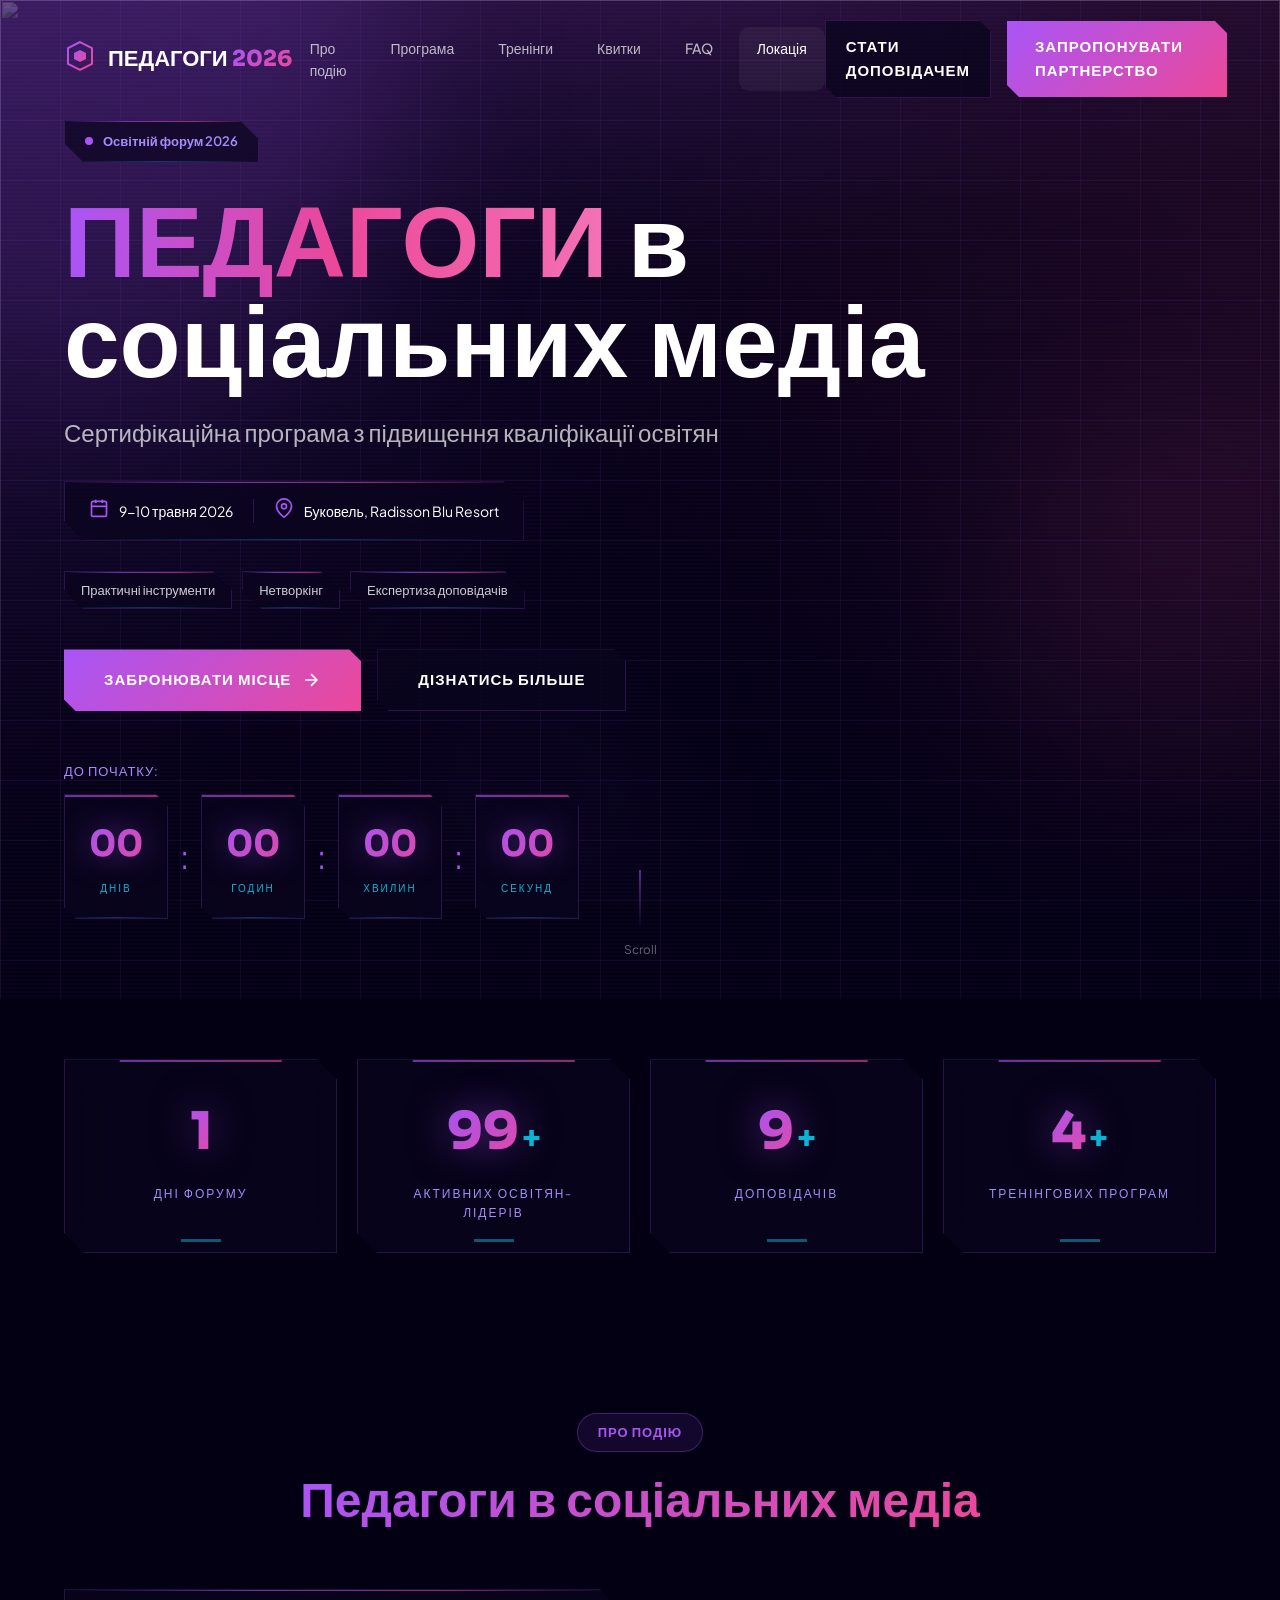
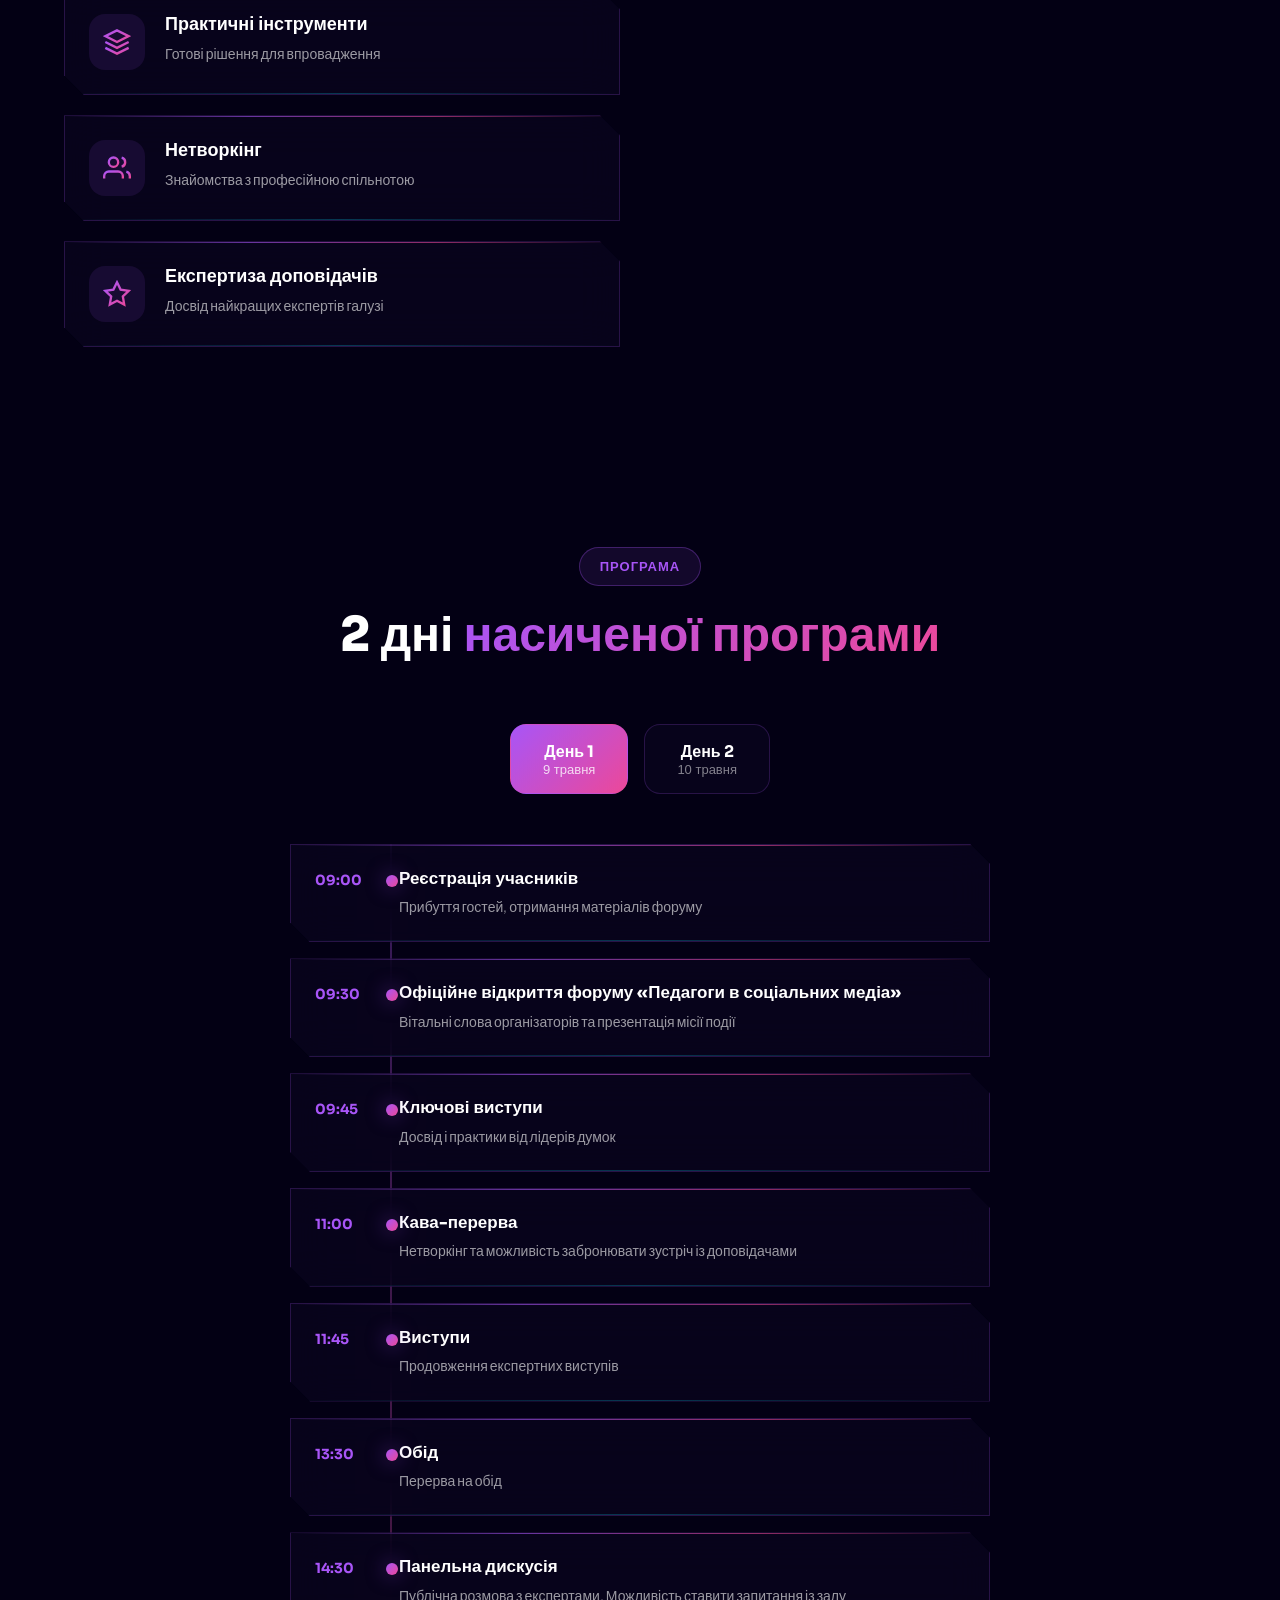
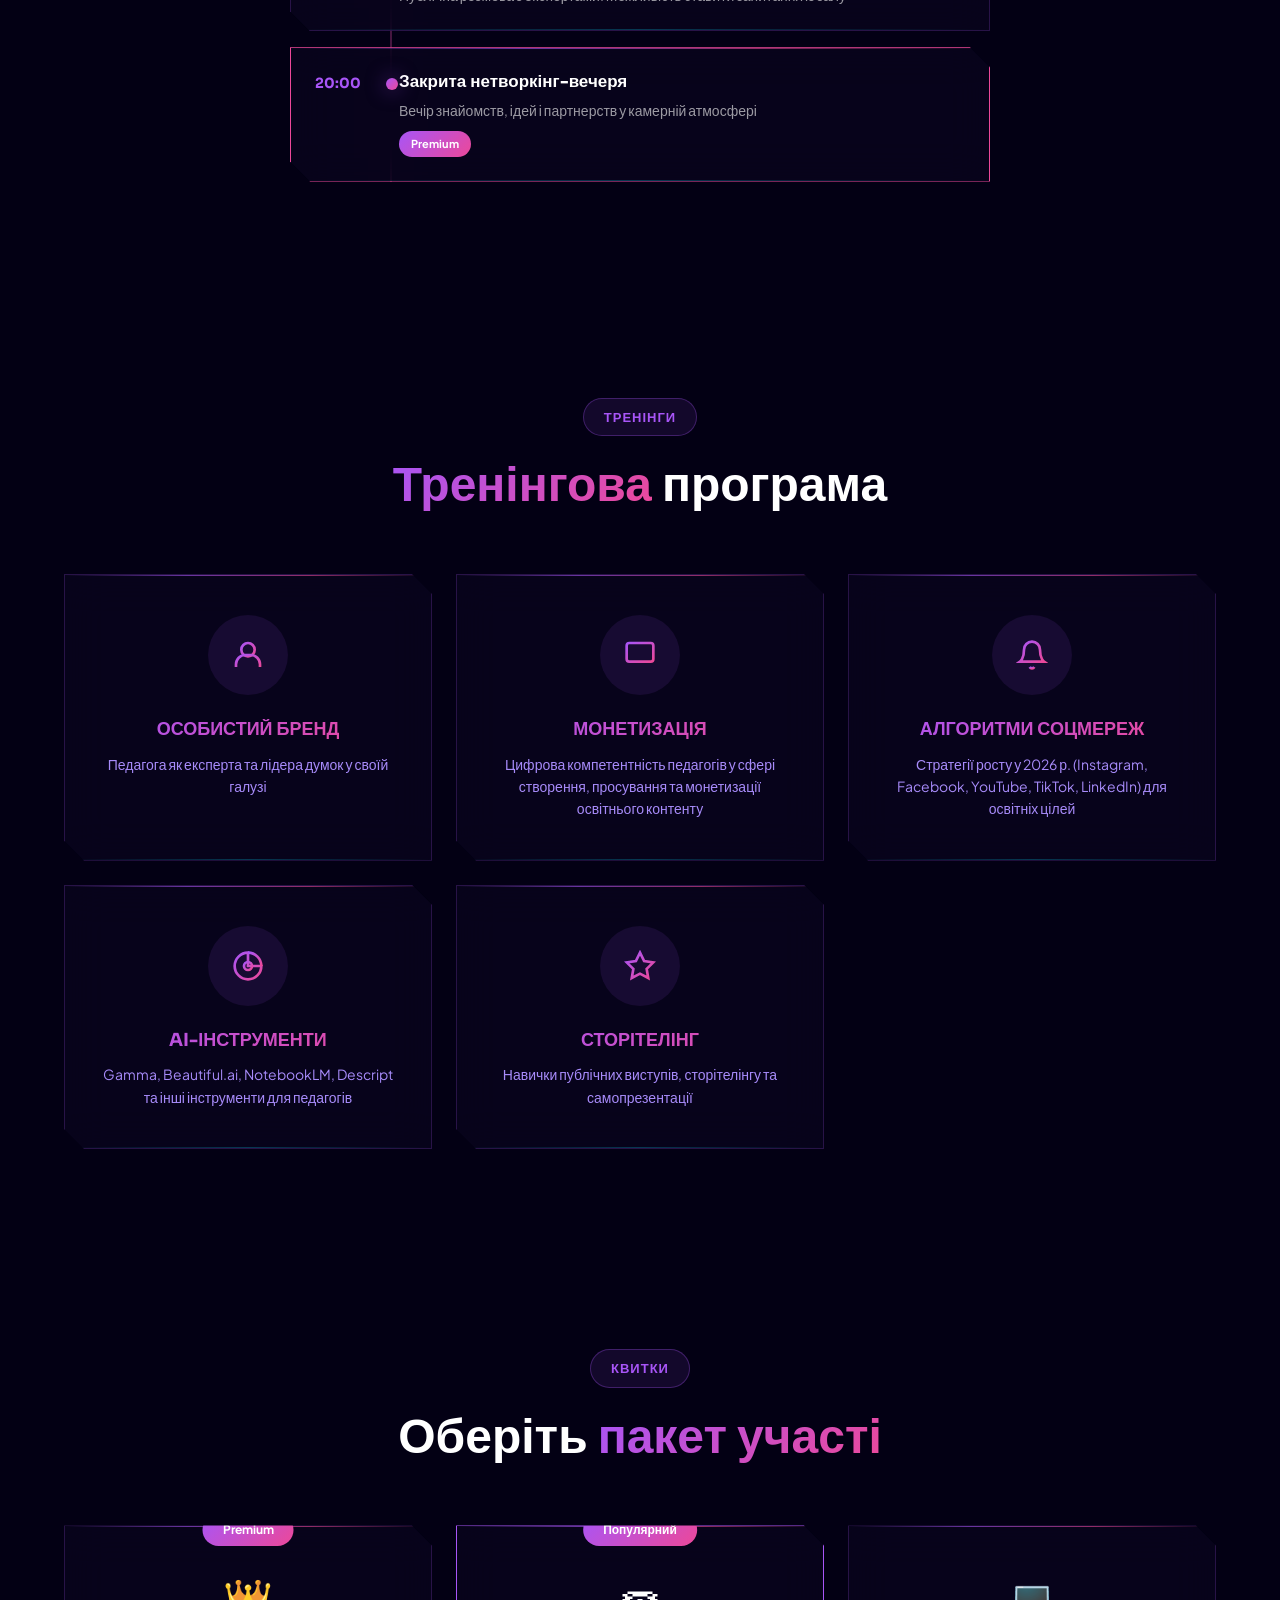
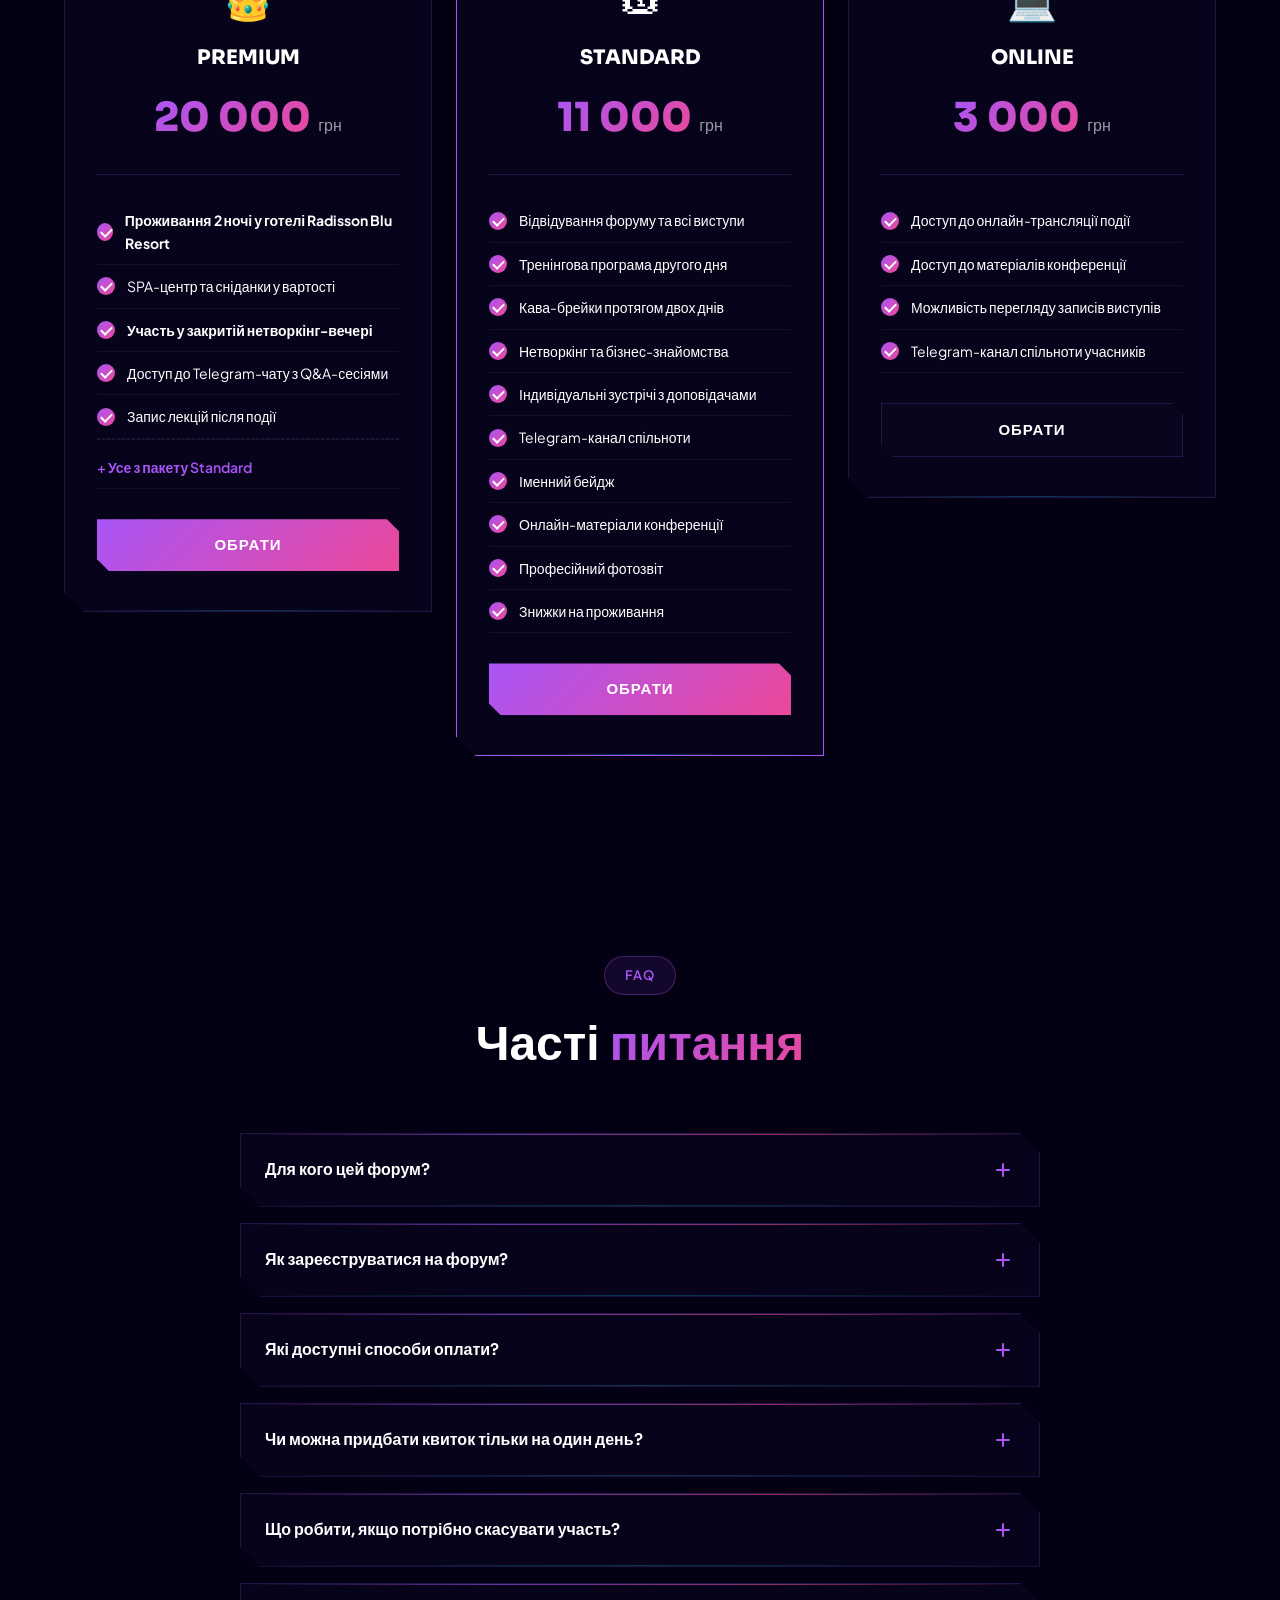
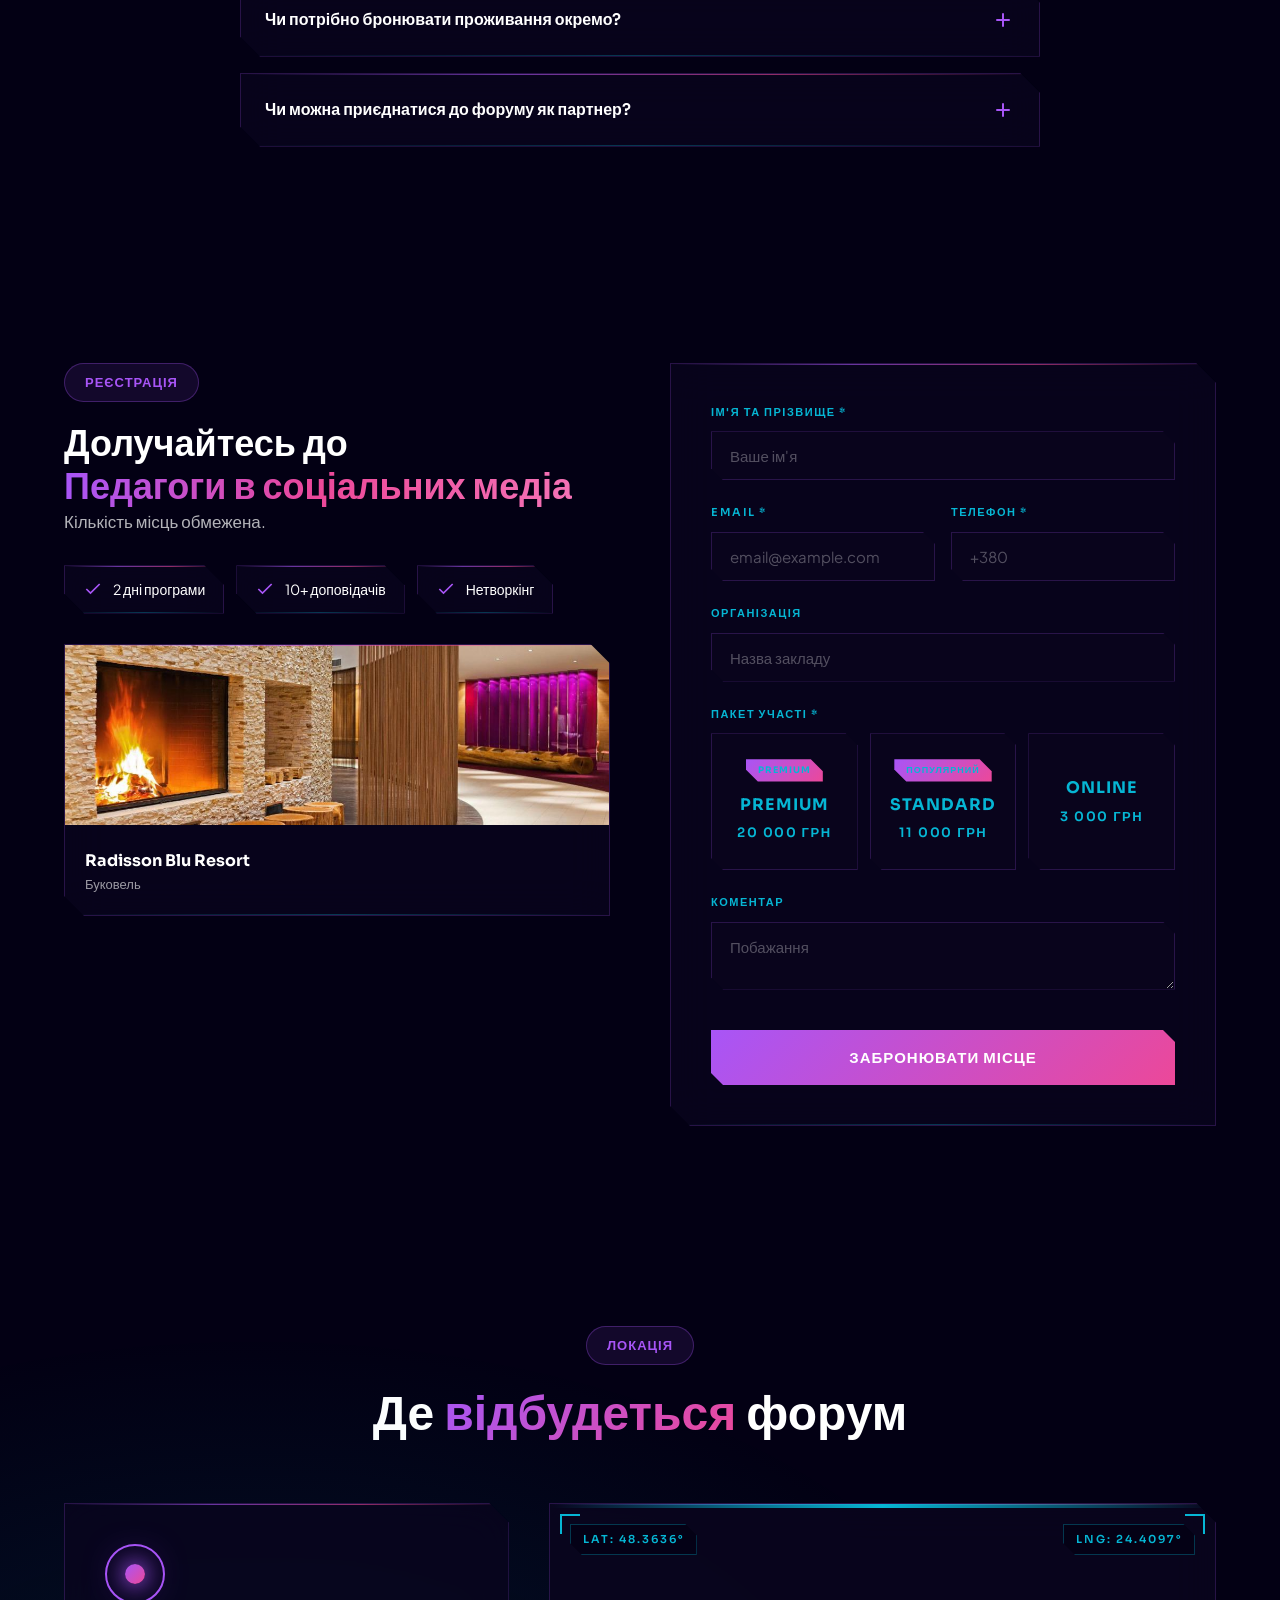
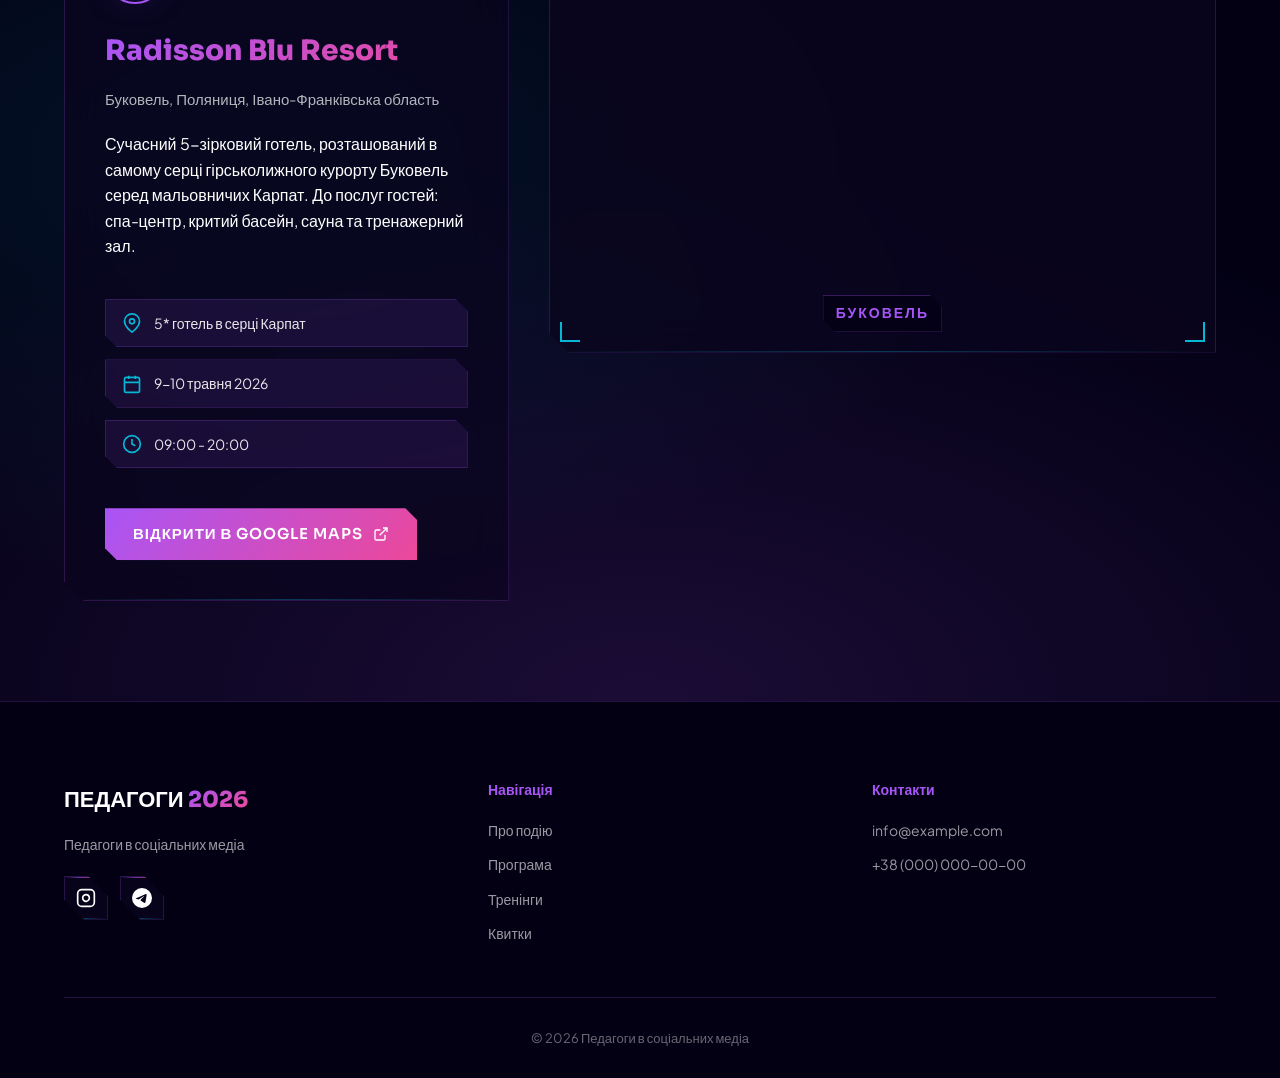
==== index.html @ 2697a66f "Замінено зображення готелю на локальне фото Co-Authored-By: Claude Opus 4.5 <noreply@anthropic.com>" ====
<!DOCTYPE html>
<html lang="uk">
<head>
    <meta charset="UTF-8">
    <meta name="viewport" content="width=device-width, initial-scale=1.0">
    <title>Педагоги в соціальних медіа | Освітній форум 2026</title>
    <meta name="description" content="Сертифікаційна програма з підвищення кваліфікації освітян. Буковель, Radisson Blu Resort. 9-10 травня 2026.">
    <link rel="preconnect" href="https://fonts.googleapis.com">
    <link rel="preconnect" href="https://fonts.gstatic.com" crossorigin>
    <link href="https://fonts.googleapis.com/css2?family=Plus+Jakarta+Sans:wght@400;500;600;700;800&family=Sora:wght@400;500;600;700;800&display=swap" rel="stylesheet">
    <link rel="stylesheet" href="styles.css">
</head>
<body>
    <!-- Animated Background -->
    <div class="bg-animation">
        <div class="bg-gradient"></div>
        <div class="bg-orbs">
            <div class="orb orb--1"></div>
            <div class="orb orb--2"></div>
            <div class="orb orb--3"></div>
        </div>
    </div>

    <!-- Header -->
    <header class="header" id="header">
        <div class="container">
            <a href="#" class="logo">
                <span class="logo__icon">
                    <svg width="32" height="32" viewBox="0 0 32 32" fill="none">
                        <path d="M16 2L4 8v16l12 6 12-6V8L16 2z" stroke="url(#logoGrad)" stroke-width="2" fill="none"/>
                        <path d="M16 10l-6 3v6l6 3 6-3v-6l-6-3z" fill="url(#logoGrad)"/>
                        <defs>
                            <linearGradient id="logoGrad" x1="0%" y1="0%" x2="100%" y2="100%">
                                <stop offset="0%" stop-color="#A855F7"/>
                                <stop offset="100%" stop-color="#EC4899"/>
                            </linearGradient>
                        </defs>
                    </svg>
                </span>
                <span class="logo__text">ПЕДАГОГИ<span>2026</span></span>
            </a>
            <nav class="nav" id="nav">
                <a href="#about" class="nav__link">Про подію</a>
                <a href="#program" class="nav__link">Програма</a>
                <a href="#training" class="nav__link">Тренінги</a>
                <a href="#tickets" class="nav__link">Квитки</a>
                <a href="#faq" class="nav__link">FAQ</a>
                <a href="#location" class="nav__link">Локація</a>
            </nav>
            <div class="header__actions">
                <a href="#speaker-form" class="btn btn--glass">
                    <span>Стати доповідачем</span>
                </a>
                <a href="#partner-form" class="btn btn--primary btn--glow">
                    <span>Запропонувати партнерство</span>
                </a>
                <button class="burger" id="burger" aria-label="Меню">
                    <span></span>
                    <span></span>
                    <span></span>
                </button>
            </div>
        </div>
    </header>

    <!-- Hero Section -->
    <section class="hero">
        <div class="hero__bg">
            <img src="https://images.unsplash.com/photo-1540575467063-178a50c2df87?w=1920&h=1080&fit=crop" alt="" class="hero__bg-image">
            <div class="hero__bg-overlay"></div>
            <div class="hero__bg-grid"></div>
            <div class="hero__bg-scanlines"></div>
        </div>
        <div class="hero__content">
            <div class="container">
                <div class="hero__badge glass">
                    <span class="pulse"></span>
                    <span>Освітній форум 2026</span>
                </div>

                <h1 class="hero__title">
                    <span class="hero__title-line">
                        <span class="text-gradient-animated">ПЕДАГОГИ</span>
                    </span>
                    <span class="hero__title-line">
                        <span class="hero__subtitle-text">в соціальних медіа</span>
                    </span>
                </h1>

                <p class="hero__subtitle">Сертифікаційна програма з підвищення кваліфікації освітян</p>

                <div class="hero__meta glass">
                    <div class="hero__meta-item">
                        <div class="hero__meta-icon">
                            <svg width="20" height="20" viewBox="0 0 24 24" fill="none" stroke="currentColor" stroke-width="2">
                                <rect x="3" y="4" width="18" height="18" rx="2" ry="2"></rect>
                                <line x1="16" y1="2" x2="16" y2="6"></line>
                                <line x1="8" y1="2" x2="8" y2="6"></line>
                                <line x1="3" y1="10" x2="21" y2="10"></line>
                            </svg>
                        </div>
                        <span>9-10 травня 2026</span>
                    </div>
                    <div class="hero__meta-divider"></div>
                    <div class="hero__meta-item">
                        <div class="hero__meta-icon">
                            <svg width="20" height="20" viewBox="0 0 24 24" fill="none" stroke="currentColor" stroke-width="2">
                                <path d="M21 10c0 7-9 13-9 13s-9-6-9-13a9 9 0 0 1 18 0z"></path>
                                <circle cx="12" cy="10" r="3"></circle>
                            </svg>
                        </div>
                        <span>Буковель, Radisson Blu Resort</span>
                    </div>
                </div>

                <div class="hero__tags">
                    <span class="tag glass">Практичні інструменти</span>
                    <span class="tag glass">Нетворкінг</span>
                    <span class="tag glass">Експертиза доповідачів</span>
                </div>

                <div class="hero__buttons">
                    <a href="#form" class="btn btn--primary btn--large btn--glow">
                        <span>Забронювати місце</span>
                        <svg width="20" height="20" viewBox="0 0 24 24" fill="none" stroke="currentColor" stroke-width="2">
                            <line x1="5" y1="12" x2="19" y2="12"></line>
                            <polyline points="12 5 19 12 12 19"></polyline>
                        </svg>
                    </a>
                    <a href="#about" class="btn btn--glass btn--large">
                        <span>Дізнатись більше</span>
                    </a>
                </div>

                <div class="hero__countdown">
                    <p class="hero__countdown-label">До початку:</p>
                    <div class="countdown">
                        <div class="countdown__item glass">
                            <span class="countdown__number" id="days">00</span>
                            <span class="countdown__label">днів</span>
                        </div>
                        <div class="countdown__separator">:</div>
                        <div class="countdown__item glass">
                            <span class="countdown__number" id="hours">00</span>
                            <span class="countdown__label">годин</span>
                        </div>
                        <div class="countdown__separator">:</div>
                        <div class="countdown__item glass">
                            <span class="countdown__number" id="minutes">00</span>
                            <span class="countdown__label">хвилин</span>
                        </div>
                        <div class="countdown__separator">:</div>
                        <div class="countdown__item glass">
                            <span class="countdown__number" id="seconds">00</span>
                            <span class="countdown__label">секунд</span>
                        </div>
                    </div>
                    <script>
                    var countdownEnd = new Date("May 9, 2026 09:00:00").getTime();
                    function updateCountdown(){
                        var now = new Date().getTime();
                        var t = countdownEnd - now;
                        if(t < 0) t = 0;
                        var d = Math.floor(t / 86400000);
                        var h = Math.floor((t % 86400000) / 3600000);
                        var m = Math.floor((t % 3600000) / 60000);
                        var s = Math.floor((t % 60000) / 1000);
                        document.getElementById("days").innerHTML = (d < 10 ? "0" : "") + d;
                        document.getElementById("hours").innerHTML = (h < 10 ? "0" : "") + h;
                        document.getElementById("minutes").innerHTML = (m < 10 ? "0" : "") + m;
                        document.getElementById("seconds").innerHTML = (s < 10 ? "0" : "") + s;
                    }
                    updateCountdown();
                    setInterval(updateCountdown, 1000);
                    </script>
                </div>
            </div>
        </div>

        <div class="hero__visual">
            <div class="hero__card hero__card--1 glass">
                <img src="https://images.unsplash.com/photo-1540575467063-178a50c2df87?w=400&h=300&fit=crop" alt="">
            </div>
            <div class="hero__card hero__card--2 glass">
                <img src="https://images.unsplash.com/photo-1591115765373-5207764f72e7?w=400&h=300&fit=crop" alt="">
            </div>
            <div class="hero__card hero__card--3 glass">
                <img src="https://images.unsplash.com/photo-1475721027785-f74eccf877e2?w=400&h=300&fit=crop" alt="">
            </div>
        </div>

        <div class="hero__scroll">
            <div class="hero__scroll-line"></div>
            <span>Scroll</span>
        </div>
    </section>

    <!-- Stats Section -->
    <section class="stats">
        <div class="container">
            <div class="stats__grid">
                <div class="stats__item glass">
                    <span class="stats__number" data-count="2">0</span>
                    <span class="stats__label">дні форуму</span>
                </div>
                <div class="stats__item glass">
                    <span class="stats__number" data-count="100">0</span>
                    <span class="stats__suffix">+</span>
                    <span class="stats__label">активних освітян-лідерів</span>
                </div>
                <div class="stats__item glass">
                    <span class="stats__number" data-count="10">0</span>
                    <span class="stats__suffix">+</span>
                    <span class="stats__label">доповідачів</span>
                </div>
                <div class="stats__item glass">
                    <span class="stats__number" data-count="5">0</span>
                    <span class="stats__suffix">+</span>
                    <span class="stats__label">тренінгових програм</span>
                </div>
            </div>
        </div>
    </section>

    <!-- About Section -->
    <section class="about" id="about">
        <div class="container">
            <div class="section-header">
                <span class="section-tag">Про подію</span>
                <h2 class="section-title"><span class="text-gradient">Педагоги в соціальних медіа</span></h2>
            </div>
            <div class="about__grid about__grid--centered">
                <div class="about__features">
                    <div class="feature glass">
                        <div class="feature__icon">
                            <svg width="28" height="28" viewBox="0 0 24 24" fill="none" stroke="url(#grad1)" stroke-width="2">
                                <defs><linearGradient id="grad1" x1="0%" y1="0%" x2="100%" y2="100%"><stop offset="0%" stop-color="#A855F7"/><stop offset="100%" stop-color="#EC4899"/></linearGradient></defs>
                                <path d="M12 2L2 7l10 5 10-5-10-5z"></path>
                                <path d="M2 17l10 5 10-5"></path>
                                <path d="M2 12l10 5 10-5"></path>
                            </svg>
                        </div>
                        <div class="feature__content">
                            <h3>Практичні інструменти</h3>
                            <p>Готові рішення для впровадження</p>
                        </div>
                    </div>
                    <div class="feature glass">
                        <div class="feature__icon">
                            <svg width="28" height="28" viewBox="0 0 24 24" fill="none" stroke="url(#grad2)" stroke-width="2">
                                <defs><linearGradient id="grad2" x1="0%" y1="0%" x2="100%" y2="100%"><stop offset="0%" stop-color="#A855F7"/><stop offset="100%" stop-color="#EC4899"/></linearGradient></defs>
                                <path d="M17 21v-2a4 4 0 0 0-4-4H5a4 4 0 0 0-4 4v2"></path>
                                <circle cx="9" cy="7" r="4"></circle>
                                <path d="M23 21v-2a4 4 0 0 0-3-3.87"></path>
                                <path d="M16 3.13a4 4 0 0 1 0 7.75"></path>
                            </svg>
                        </div>
                        <div class="feature__content">
                            <h3>Нетворкінг</h3>
                            <p>Знайомства з професійною спільнотою</p>
                        </div>
                    </div>
                    <div class="feature glass">
                        <div class="feature__icon">
                            <svg width="28" height="28" viewBox="0 0 24 24" fill="none" stroke="url(#grad3)" stroke-width="2">
                                <defs><linearGradient id="grad3" x1="0%" y1="0%" x2="100%" y2="100%"><stop offset="0%" stop-color="#A855F7"/><stop offset="100%" stop-color="#EC4899"/></linearGradient></defs>
                                <polygon points="12 2 15.09 8.26 22 9.27 17 14.14 18.18 21.02 12 17.77 5.82 21.02 7 14.14 2 9.27 8.91 8.26 12 2"></polygon>
                            </svg>
                        </div>
                        <div class="feature__content">
                            <h3>Експертиза доповідачів</h3>
                            <p>Досвід найкращих експертів галузі</p>
                        </div>
                    </div>
                </div>
            </div>
        </div>
    </section>

    <!-- Program Section -->
    <section class="program" id="program">
        <div class="container">
            <div class="section-header">
                <span class="section-tag">Програма</span>
                <h2 class="section-title">2 дні <span class="text-gradient">насиченої програми</span></h2>
            </div>
            <div class="program__tabs">
                <button class="program__tab active" data-day="1">
                    <span class="program__tab-day">День 1</span>
                    <span class="program__tab-date">9 травня</span>
                </button>
                <button class="program__tab" data-day="2">
                    <span class="program__tab-day">День 2</span>
                    <span class="program__tab-date">10 травня</span>
                </button>
            </div>
            <div class="program__content">
                <div class="program__day active" data-day="1">
                    <div class="program__timeline">
                        <div class="program__item glass">
                            <div class="program__time">09:00</div>
                            <div class="program__dot"></div>
                            <div class="program__info">
                                <h3>Реєстрація учасників</h3>
                                <p>Прибуття гостей, отримання матеріалів форуму</p>
                            </div>
                        </div>
                        <div class="program__item glass">
                            <div class="program__time">09:30</div>
                            <div class="program__dot"></div>
                            <div class="program__info">
                                <h3>Офіційне відкриття форуму «Педагоги в соціальних медіа»</h3>
                                <p>Вітальні слова організаторів та презентація місії події</p>
                            </div>
                        </div>
                        <div class="program__item glass">
                            <div class="program__time">09:45</div>
                            <div class="program__dot"></div>
                            <div class="program__info">
                                <h3>Ключові виступи</h3>
                                <p>Досвід і практики від лідерів думок</p>
                            </div>
                        </div>
                        <div class="program__item glass">
                            <div class="program__time">11:00</div>
                            <div class="program__dot"></div>
                            <div class="program__info">
                                <h3>Кава-перерва</h3>
                                <p>Нетворкінг та можливість забронювати зустріч із доповідачами</p>
                            </div>
                        </div>
                        <div class="program__item glass">
                            <div class="program__time">11:45</div>
                            <div class="program__dot"></div>
                            <div class="program__info">
                                <h3>Виступи</h3>
                                <p>Продовження експертних виступів</p>
                            </div>
                        </div>
                        <div class="program__item glass">
                            <div class="program__time">13:30</div>
                            <div class="program__dot"></div>
                            <div class="program__info">
                                <h3>Обід</h3>
                                <p>Перерва на обід</p>
                            </div>
                        </div>
                        <div class="program__item glass">
                            <div class="program__time">14:30</div>
                            <div class="program__dot"></div>
                            <div class="program__info">
                                <h3>Панельна дискусія</h3>
                                <p>Публічна розмова з експертами. Можливість ставити запитання із залу</p>
                            </div>
                        </div>
                        <div class="program__item program__item--vip glass">
                            <div class="program__time">20:00</div>
                            <div class="program__dot"></div>
                            <div class="program__info">
                                <h3>Закрита нетворкінг-вечеря</h3>
                                <p>Вечір знайомств, ідей і партнерств у камерній атмосфері</p>
                                <span class="program__badge">Premium</span>
                            </div>
                        </div>
                    </div>
                </div>
                <div class="program__day" data-day="2">
                    <div class="program__timeline">
                        <div class="program__item glass">
                            <div class="program__time">09:00</div>
                            <div class="program__dot"></div>
                            <div class="program__info">
                                <h3>Тренінгова програма</h3>
                                <p>Практичні тренінги та майстер-класи</p>
                            </div>
                        </div>
                        <div class="program__item glass">
                            <div class="program__time">11:00</div>
                            <div class="program__dot"></div>
                            <div class="program__info">
                                <h3>Кава-перерва</h3>
                                <p>Нетворкінг та можливість забронювати зустріч із доповідачами</p>
                            </div>
                        </div>
                        <div class="program__item glass">
                            <div class="program__time">11:45</div>
                            <div class="program__dot"></div>
                            <div class="program__info">
                                <h3>Тренінгова програма</h3>
                                <p>Продовження практичних тренінгів і майстер-класів</p>
                            </div>
                        </div>
                        <div class="program__item glass">
                            <div class="program__time">15:00</div>
                            <div class="program__dot"></div>
                            <div class="program__info">
                                <h3>Закриття форуму</h3>
                                <p>Підбиття підсумків та нагородження учасників</p>
                            </div>
                        </div>
                    </div>
                </div>
            </div>
        </div>
    </section>

    <!-- Training Program Section -->
    <section class="training" id="training">
        <div class="container">
            <div class="section-header">
                <span class="section-tag">Тренінги</span>
                <h2 class="section-title"><span class="text-gradient">Тренінгова</span> програма</h2>
            </div>
            <div class="training__grid">
                <div class="training__item glass">
                    <div class="training__icon">
                        <svg width="32" height="32" viewBox="0 0 24 24" fill="none" stroke="url(#trainGrad1)" stroke-width="2">
                            <defs><linearGradient id="trainGrad1" x1="0%" y1="0%" x2="100%" y2="100%"><stop offset="0%" stop-color="#A855F7"/><stop offset="100%" stop-color="#EC4899"/></linearGradient></defs>
                            <circle cx="12" cy="8" r="5"></circle>
                            <path d="M3 21v-2a7 7 0 0 1 7-7h4a7 7 0 0 1 7 7v2"></path>
                        </svg>
                    </div>
                    <h3>ОСОБИСТИЙ БРЕНД</h3>
                    <p>Педагога як експерта та лідера думок у своїй галузі</p>
                </div>
                <div class="training__item glass">
                    <div class="training__icon">
                        <svg width="32" height="32" viewBox="0 0 24 24" fill="none" stroke="url(#trainGrad2)" stroke-width="2">
                            <defs><linearGradient id="trainGrad2" x1="0%" y1="0%" x2="100%" y2="100%"><stop offset="0%" stop-color="#A855F7"/><stop offset="100%" stop-color="#EC4899"/></linearGradient></defs>
                            <rect x="2" y="3" width="20" height="14" rx="2" ry="2"></rect>
                            <line x1="8" y1="21" x2="16" y2="21"></line>
                            <line x1="12" y1="17" x2="12" y2="21"></line>
                        </svg>
                    </div>
                    <h3>МОНЕТИЗАЦІЯ</h3>
                    <p>Цифрова компетентність педагогів у сфері створення, просування та монетизації освітнього контенту</p>
                </div>
                <div class="training__item glass">
                    <div class="training__icon">
                        <svg width="32" height="32" viewBox="0 0 24 24" fill="none" stroke="url(#trainGrad3)" stroke-width="2">
                            <defs><linearGradient id="trainGrad3" x1="0%" y1="0%" x2="100%" y2="100%"><stop offset="0%" stop-color="#A855F7"/><stop offset="100%" stop-color="#EC4899"/></linearGradient></defs>
                            <path d="M18 8A6 6 0 0 0 6 8c0 7-3 9-3 9h18s-3-2-3-9"></path>
                            <path d="M13.73 21a2 2 0 0 1-3.46 0"></path>
                        </svg>
                    </div>
                    <h3>АЛГОРИТМИ СОЦМЕРЕЖ</h3>
                    <p>Стратегії росту у 2026 р. (Instagram, Facebook, YouTube, TikTok, LinkedIn) для освітніх цілей</p>
                </div>
                <div class="training__item glass">
                    <div class="training__icon">
                        <svg width="32" height="32" viewBox="0 0 24 24" fill="none" stroke="url(#trainGrad4)" stroke-width="2">
                            <defs><linearGradient id="trainGrad4" x1="0%" y1="0%" x2="100%" y2="100%"><stop offset="0%" stop-color="#A855F7"/><stop offset="100%" stop-color="#EC4899"/></linearGradient></defs>
                            <path d="M12 2a10 10 0 1 0 10 10H12V2z"></path>
                            <path d="M12 2a10 10 0 0 1 10 10"></path>
                            <circle cx="12" cy="12" r="3"></circle>
                        </svg>
                    </div>
                    <h3>AI-ІНСТРУМЕНТИ</h3>
                    <p>Gamma, Beautiful.ai, NotebookLM, Descript та інші інструменти для педагогів</p>
                </div>
                <div class="training__item glass">
                    <div class="training__icon">
                        <svg width="32" height="32" viewBox="0 0 24 24" fill="none" stroke="url(#trainGrad5)" stroke-width="2">
                            <defs><linearGradient id="trainGrad5" x1="0%" y1="0%" x2="100%" y2="100%"><stop offset="0%" stop-color="#A855F7"/><stop offset="100%" stop-color="#EC4899"/></linearGradient></defs>
                            <polygon points="12 2 15.09 8.26 22 9.27 17 14.14 18.18 21.02 12 17.77 5.82 21.02 7 14.14 2 9.27 8.91 8.26 12 2"></polygon>
                        </svg>
                    </div>
                    <h3>СТОРІТЕЛІНГ</h3>
                    <p>Навички публічних виступів, сторітелінгу та самопрезентації</p>
                </div>
            </div>
        </div>
    </section>

    <!-- Tickets Section -->
    <section class="tickets" id="tickets">
        <div class="container">
            <div class="section-header">
                <span class="section-tag">Квитки</span>
                <h2 class="section-title">Оберіть <span class="text-gradient">пакет участі</span></h2>
            </div>
            <div class="tickets__grid">
                <div class="ticket ticket--premium glass">
                    <div class="ticket__badge ticket__badge--premium">Premium</div>
                    <div class="ticket__header">
                        <span class="ticket__icon">👑</span>
                        <h3 class="ticket__name">PREMIUM</h3>
                        <div class="ticket__price">
                            <span class="ticket__amount">20 000</span>
                            <span class="ticket__currency">грн</span>
                        </div>
                    </div>
                    <ul class="ticket__features">
                        <li><span class="check"></span><strong>Проживання 2 ночі у готелі Radisson Blu Resort</strong></li>
                        <li><span class="check"></span>SPA-центр та сніданки у вартості</li>
                        <li><span class="check"></span><strong>Участь у закритій нетворкінг-вечері</strong></li>
                        <li><span class="check"></span>Доступ до Telegram-чату з Q&A-сесіями</li>
                        <li><span class="check"></span>Запис лекцій після події</li>
                        <li class="ticket__divider">+ Усе з пакету Standard</li>
                    </ul>
                    <a href="#form" class="btn btn--primary btn--block btn--glow select-package-btn" data-package="premium">Обрати</a>
                </div>

                <div class="ticket ticket--popular glass">
                    <div class="ticket__badge">Популярний</div>
                    <div class="ticket__header">
                        <span class="ticket__icon">🎟</span>
                        <h3 class="ticket__name">STANDARD</h3>
                        <div class="ticket__price">
                            <span class="ticket__amount">11 000</span>
                            <span class="ticket__currency">грн</span>
                        </div>
                    </div>
                    <ul class="ticket__features">
                        <li><span class="check"></span>Відвідування форуму та всі виступи</li>
                        <li><span class="check"></span>Тренінгова програма другого дня</li>
                        <li><span class="check"></span>Кава-брейки протягом двох днів</li>
                        <li><span class="check"></span>Нетворкінг та бізнес-знайомства</li>
                        <li><span class="check"></span>Індивідуальні зустрічі з доповідачами</li>
                        <li><span class="check"></span>Telegram-канал спільноти</li>
                        <li><span class="check"></span>Іменний бейдж</li>
                        <li><span class="check"></span>Онлайн-матеріали конференції</li>
                        <li><span class="check"></span>Професійний фотозвіт</li>
                        <li><span class="check"></span>Знижки на проживання</li>
                    </ul>
                    <a href="#form" class="btn btn--primary btn--block btn--glow select-package-btn" data-package="standard">Обрати</a>
                </div>

                <div class="ticket glass">
                    <div class="ticket__header">
                        <span class="ticket__icon">💻</span>
                        <h3 class="ticket__name">ONLINE</h3>
                        <div class="ticket__price">
                            <span class="ticket__amount">3 000</span>
                            <span class="ticket__currency">грн</span>
                        </div>
                    </div>
                    <ul class="ticket__features">
                        <li><span class="check"></span>Доступ до онлайн-трансляції події</li>
                        <li><span class="check"></span>Доступ до матеріалів конференції</li>
                        <li><span class="check"></span>Можливість перегляду записів виступів</li>
                        <li><span class="check"></span>Telegram-канал спільноти учасників</li>
                    </ul>
                    <a href="#form" class="btn btn--glass btn--block select-package-btn" data-package="online">Обрати</a>
                </div>
            </div>
        </div>
    </section>

    <!-- FAQ Section -->
    <section class="faq" id="faq">
        <div class="container">
            <div class="section-header">
                <span class="section-tag">FAQ</span>
                <h2 class="section-title">Часті <span class="text-gradient">питання</span></h2>
            </div>
            <div class="faq__list">
                <div class="faq__item glass">
                    <button class="faq__question">
                        <span>Для кого цей форум?</span>
                        <div class="faq__icon"><span></span><span></span></div>
                    </button>
                    <div class="faq__answer">
                        <p>Подія створена для педагогів, освітян, керівників навчальних закладів, освітніх блогерів та тих, хто хоче розвивати свій бренд у сфері освіти.</p>
                    </div>
                </div>
                <div class="faq__item glass">
                    <button class="faq__question">
                        <span>Як зареєструватися на форум?</span>
                        <div class="faq__icon"><span></span><span></span></div>
                    </button>
                    <div class="faq__answer">
                        <p>Щоб взяти участь, потрібно заповнити форму реєстрації на сайті та обрати відповідний пакет участі.</p>
                    </div>
                </div>
                <div class="faq__item glass">
                    <button class="faq__question">
                        <span>Які доступні способи оплати?</span>
                        <div class="faq__icon"><span></span><span></span></div>
                    </button>
                    <div class="faq__answer">
                        <p>Оплатити участь у форумі можна онлайн банківською карткою під час реєстрації на сайті. Після успішної оплати учасник отримує підтвердження реєстрації на електронну пошту. За потреби можлива оплата за рахунком. Для цього достатньо вказати відповідний запит під час реєстрації або зв'язатися з організаторами.</p>
                    </div>
                </div>
                <div class="faq__item glass">
                    <button class="faq__question">
                        <span>Чи можна придбати квиток тільки на один день?</span>
                        <div class="faq__icon"><span></span><span></span></div>
                    </button>
                    <div class="faq__answer">
                        <p>Ні, участь передбачає повну програму на два дні, щоб забезпечити інтегроване навчання та доступ до тренінгів.</p>
                    </div>
                </div>
                <div class="faq__item glass">
                    <button class="faq__question">
                        <span>Що робити, якщо потрібно скасувати участь?</span>
                        <div class="faq__icon"><span></span><span></span></div>
                    </button>
                    <div class="faq__answer">
                        <p>У разі необхідності скасування або зміни даних учасника слід зв'язатися з організаторами. Умови повернення коштів залежать від обраного пакета та термінів.</p>
                    </div>
                </div>
                <div class="faq__item glass">
                    <button class="faq__question">
                        <span>Чи потрібно бронювати проживання окремо?</span>
                        <div class="faq__icon"><span></span><span></span></div>
                    </button>
                    <div class="faq__answer">
                        <p>Для учасників пакета Premium проживання вже включено. Учасники пакета Standard можуть самостійно забронювати номер у Radisson Blu Resort Bukovel або в інших готелях курорту Буковель.</p>
                    </div>
                </div>
                <div class="faq__item glass">
                    <button class="faq__question">
                        <span>Чи можна приєднатися до форуму як партнер?</span>
                        <div class="faq__icon"><span></span><span></span></div>
                    </button>
                    <div class="faq__answer">
                        <p>Так, є можливість співпраці та партнерства. Для деталей зверніться до організаторів.</p>
                    </div>
                </div>
            </div>
        </div>
    </section>

    <!-- Registration Form Section -->
    <section class="form-section" id="form">
        <div class="container">
            <div class="form-section__wrapper">
                <div class="form-section__info">
                    <span class="section-tag">Реєстрація</span>
                    <h2 class="section-title">Долучайтесь до<br><span class="text-gradient-animated">Педагоги в соціальних медіа</span></h2>
                    <p class="form-section__desc">Кількість місць обмежена.</p>

                    <div class="form-section__benefits">
                        <div class="benefit glass">
                            <svg width="20" height="20" viewBox="0 0 24 24" fill="none" stroke="currentColor" stroke-width="2"><polyline points="20 6 9 17 4 12"></polyline></svg>
                            <span>2 дні програми</span>
                        </div>
                        <div class="benefit glass">
                            <svg width="20" height="20" viewBox="0 0 24 24" fill="none" stroke="currentColor" stroke-width="2"><polyline points="20 6 9 17 4 12"></polyline></svg>
                            <span>10+ доповідачів</span>
                        </div>
                        <div class="benefit glass">
                            <svg width="20" height="20" viewBox="0 0 24 24" fill="none" stroke="currentColor" stroke-width="2"><polyline points="20 6 9 17 4 12"></polyline></svg>
                            <span>Нетворкінг</span>
                        </div>
                    </div>

                    <div class="form-section__location glass">
                        <img src="img/photo_2026-03-05_21-48-17.jpg" alt="Radisson Blu Resort Bukovel">
                        <div class="form-section__location-info">
                            <h4>Radisson Blu Resort</h4>
                            <p>Буковель</p>
                        </div>
                    </div>
                </div>

                <div class="form-section__form glass">
                    <form class="registration-form" id="registrationForm">
                        <div class="form-group">
                            <label for="name">Ім'я та прізвище *</label>
                            <input type="text" id="name" name="name" required placeholder="Ваше ім'я">
                        </div>

                        <div class="form-row">
                            <div class="form-group">
                                <label for="email">Email *</label>
                                <input type="email" id="email" name="email" required placeholder="email@example.com">
                            </div>
                            <div class="form-group">
                                <label for="phone">Телефон *</label>
                                <input type="tel" id="phone" name="phone" required placeholder="+380">
                            </div>
                        </div>

                        <div class="form-group">
                            <label for="organization">Організація</label>
                            <input type="text" id="organization" name="organization" placeholder="Назва закладу">
                        </div>

                        <div class="form-group">
                            <label>Пакет участі *</label>
                            <div class="package-selector" id="packageSelector">
                                <label class="package-option">
                                    <input type="radio" name="package" value="premium">
                                    <div class="package-option__content">
                                        <span class="package-option__badge package-option__badge--premium">Premium</span>
                                        <span class="package-option__name">PREMIUM</span>
                                        <span class="package-option__price">20 000 грн</span>
                                    </div>
                                </label>
                                <label class="package-option">
                                    <input type="radio" name="package" value="standard">
                                    <div class="package-option__content">
                                        <span class="package-option__badge">Популярний</span>
                                        <span class="package-option__name">STANDARD</span>
                                        <span class="package-option__price">11 000 грн</span>
                                    </div>
                                </label>
                                <label class="package-option">
                                    <input type="radio" name="package" value="online">
                                    <div class="package-option__content">
                                        <span class="package-option__name">ONLINE</span>
                                        <span class="package-option__price">3 000 грн</span>
                                    </div>
                                </label>
                            </div>
                            <div class="package-error" id="packageError">
                                <svg width="16" height="16" viewBox="0 0 24 24" fill="none" stroke="currentColor" stroke-width="2"><circle cx="12" cy="12" r="10"></circle><line x1="12" y1="8" x2="12" y2="12"></line><line x1="12" y1="16" x2="12.01" y2="16"></line></svg>
                                Оберіть пакет
                            </div>
                        </div>

                        <div class="form-group">
                            <label for="comment">Коментар</label>
                            <textarea id="comment" name="comment" rows="2" placeholder="Побажання"></textarea>
                        </div>

                        <button type="submit" class="btn btn--primary btn--large btn--block btn--glow btn--submit">
                            <span class="btn__text">Забронювати місце</span>
                            <span class="btn__loader"></span>
                        </button>
                    </form>

                    <div class="form-success" id="formSuccess">
                        <div class="form-success__icon">
                            <svg width="48" height="48" viewBox="0 0 24 24" fill="none" stroke="currentColor" stroke-width="2">
                                <circle cx="12" cy="12" r="10"></circle>
                                <polyline points="16 10 11 15 8 12"></polyline>
                            </svg>
                        </div>
                        <h3>Дякуємо!</h3>
                        <p>Підтвердження надіслано на пошту.</p>
                    </div>
                </div>
            </div>
        </div>
    </section>

    <!-- Map Section -->
    <section class="map-section" id="location">
        <div class="map-section__overlay"></div>
        <div class="container">
            <div class="section-header">
                <span class="section-tag">Локація</span>
                <h2 class="section-title">Де <span class="text-gradient">відбудеться</span> форум</h2>
            </div>
            <div class="map-section__content">
                <div class="map-section__info glass">
                    <div class="location-marker">
                        <div class="location-marker__pulse"></div>
                        <div class="location-marker__dot"></div>
                    </div>
                    <h3>Radisson Blu Resort</h3>
                    <p class="map-section__address">Буковель, Поляниця, Івано-Франківська область</p>
                    <p class="map-section__description">Сучасний 5-зірковий готель, розташований в самому серці гірськолижного курорту Буковель серед мальовничих Карпат. До послуг гостей: спа-центр, критий басейн, сауна та тренажерний зал.</p>
                    <div class="map-section__details">
                        <div class="map-detail">
                            <svg width="20" height="20" viewBox="0 0 24 24" fill="none" stroke="currentColor" stroke-width="2">
                                <path d="M21 10c0 7-9 13-9 13s-9-6-9-13a9 9 0 0 1 18 0z"></path>
                                <circle cx="12" cy="10" r="3"></circle>
                            </svg>
                            <span>5* готель в серці Карпат</span>
                        </div>
                        <div class="map-detail">
                            <svg width="20" height="20" viewBox="0 0 24 24" fill="none" stroke="currentColor" stroke-width="2">
                                <rect x="3" y="4" width="18" height="18" rx="2" ry="2"></rect>
                                <line x1="16" y1="2" x2="16" y2="6"></line>
                                <line x1="8" y1="2" x2="8" y2="6"></line>
                                <line x1="3" y1="10" x2="21" y2="10"></line>
                            </svg>
                            <span>9-10 травня 2026</span>
                        </div>
                        <div class="map-detail">
                            <svg width="20" height="20" viewBox="0 0 24 24" fill="none" stroke="currentColor" stroke-width="2">
                                <circle cx="12" cy="12" r="10"></circle>
                                <polyline points="12 6 12 12 16 14"></polyline>
                            </svg>
                            <span>09:00 - 20:00</span>
                        </div>
                    </div>
                    <a href="https://maps.google.com/?q=Radisson+Blu+Resort+Bukovel" target="_blank" class="btn btn--primary btn--glow">
                        <span>Відкрити в Google Maps</span>
                        <svg width="16" height="16" viewBox="0 0 24 24" fill="none" stroke="currentColor" stroke-width="2">
                            <path d="M18 13v6a2 2 0 0 1-2 2H5a2 2 0 0 1-2-2V8a2 2 0 0 1 2-2h6"></path>
                            <polyline points="15 3 21 3 21 9"></polyline>
                            <line x1="10" y1="14" x2="21" y2="3"></line>
                        </svg>
                    </a>
                </div>
                <div class="map-section__visual">
                    <div class="map-frame glass">
                        <div class="map-frame__scanline"></div>
                        <div class="map-frame__corner map-frame__corner--tl"></div>
                        <div class="map-frame__corner map-frame__corner--tr"></div>
                        <div class="map-frame__corner map-frame__corner--bl"></div>
                        <div class="map-frame__corner map-frame__corner--br"></div>
                        <iframe
                            src="https://www.google.com/maps/embed?pb=!1m18!1m12!1m3!1d2621.5!2d24.4097!3d48.3636!2m3!1f0!2f0!3f0!3m2!1i1024!2i768!4f13.1!3m3!1m2!1s0x4737079f0e6c6e6f%3A0x8b8c9f9c9c9c9c9c!2sRadisson%20Blu%20Resort%2C%20Bukovel!5e0!3m2!1sen!2sua!4v1234567890"
                            width="100%"
                            height="100%"
                            style="border:0; filter: saturate(0.3) brightness(0.7) contrast(1.2);"
                            allowfullscreen=""
                            loading="lazy">
                        </iframe>
                        <div class="map-frame__hud">
                            <div class="hud-element hud-element--1">LAT: 48.3636°</div>
                            <div class="hud-element hud-element--2">LNG: 24.4097°</div>
                            <div class="hud-element hud-element--3">БУКОВЕЛЬ</div>
                        </div>
                    </div>
                </div>
            </div>
        </div>
    </section>

    <!-- Footer -->
    <footer class="footer">
        <div class="container">
            <div class="footer__main">
                <div class="footer__brand">
                    <a href="#" class="logo">
                        <span class="logo__text">ПЕДАГОГИ<span>2026</span></span>
                    </a>
                    <p>Педагоги в соціальних медіа</p>
                    <div class="footer__social">
                        <a href="#" class="social-link glass"><svg width="20" height="20" viewBox="0 0 24 24" fill="none" stroke="currentColor" stroke-width="2"><rect x="2" y="2" width="20" height="20" rx="5" ry="5"></rect><path d="M16 11.37A4 4 0 1 1 12.63 8 4 4 0 0 1 16 11.37z"></path></svg></a>
                        <a href="#" class="social-link glass"><svg width="20" height="20" viewBox="0 0 24 24" fill="currentColor"><path d="M11.944 0A12 12 0 0 0 0 12a12 12 0 0 0 12 12 12 12 0 0 0 12-12A12 12 0 0 0 12 0a12 12 0 0 0-.056 0zm4.962 7.224c.1-.002.321.023.465.14a.506.506 0 0 1 .171.325c.016.093.036.306.02.472-.18 1.898-.962 6.502-1.36 8.627-.168.9-.499 1.201-.82 1.23-.696.065-1.225-.46-1.9-.902-1.056-.693-1.653-1.124-2.678-1.8-1.185-.78-.417-1.21.258-1.91.177-.184 3.247-2.977 3.307-3.23.007-.032.014-.15-.056-.212s-.174-.041-.249-.024c-.106.024-1.793 1.14-5.061 3.345-.48.33-.913.49-1.302.48-.428-.008-1.252-.241-1.865-.44-.752-.245-1.349-.374-1.297-.789.027-.216.325-.437.893-.663 3.498-1.524 5.83-2.529 6.998-3.014 3.332-1.386 4.025-1.627 4.476-1.635z"/></svg></a>
                    </div>
                </div>
                <div class="footer__links">
                    <div class="footer__column">
                        <h4>Навігація</h4>
                        <a href="#about">Про подію</a>
                        <a href="#program">Програма</a>
                        <a href="#training">Тренінги</a>
                        <a href="#tickets">Квитки</a>
                    </div>
                    <div class="footer__column">
                        <h4>Контакти</h4>
                        <a href="mailto:info@example.com">info@example.com</a>
                        <a href="tel:+380000000000">+38 (000) 000-00-00</a>
                    </div>
                </div>
            </div>
            <div class="footer__bottom">
                <p>&copy; 2026 Педагоги в соціальних медіа</p>
            </div>
        </div>
    </footer>

    <script src="main.js"></script>
</body>
</html>
---- styles.css ----
/* ==========================================
   CREATIVE V2 - Purple/Pink Theme
   Fonts: Sora + Plus Jakarta Sans
   ========================================== */

:root {
    --color-bg: #030014;
    --color-bg-light: #0a0520;
    --color-bg-card: rgba(255, 255, 255, 0.02);
    --color-text: #ffffff;
    --color-text-muted: #a78bfa;
    --color-primary: #a855f7;
    --color-secondary: #ec4899;
    --color-cyan: #06b6d4;
    --color-accent-gradient: linear-gradient(135deg, #a855f7 0%, #ec4899 100%);
    --color-glow: rgba(168, 85, 247, 0.5);
    --color-border: rgba(168, 85, 247, 0.3);
    --font-heading: 'Sora', sans-serif;
    --font-body: 'Plus Jakarta Sans', sans-serif;
    --glass-bg: rgba(10, 5, 30, 0.7);
    --glass-border: rgba(168, 85, 247, 0.2);
    --transition: 0.3s cubic-bezier(0.4, 0, 0.2, 1);
    --clip-corner: polygon(0 0, calc(100% - 20px) 0, 100% 20px, 100% 100%, 20px 100%, 0 calc(100% - 20px));
    --clip-corner-sm: polygon(0 0, calc(100% - 12px) 0, 100% 12px, 100% 100%, 12px 100%, 0 calc(100% - 12px));
}

* { margin: 0; padding: 0; box-sizing: border-box; }

html { scroll-behavior: smooth; }

body {
    font-family: var(--font-body);
    background: var(--color-bg);
    color: var(--color-text);
    line-height: 1.6;
    overflow-x: hidden;
}

/* ==========================================
   Animated Background
   ========================================== */
.bg-animation {
    position: fixed;
    inset: 0;
    z-index: -1;
    overflow: hidden;
}

.bg-gradient {
    position: absolute;
    inset: 0;
    background:
        radial-gradient(ellipse 80% 50% at 50% -20%, rgba(168, 85, 247, 0.3), transparent),
        radial-gradient(ellipse 60% 50% at 100% 50%, rgba(236, 72, 153, 0.15), transparent),
        radial-gradient(ellipse 60% 50% at 0% 50%, rgba(168, 85, 247, 0.15), transparent);
}

.bg-orbs .orb {
    position: absolute;
    border-radius: 50%;
    filter: blur(80px);
    animation: float 20s ease-in-out infinite;
}

.orb--1 {
    width: 600px; height: 600px;
    background: rgba(168, 85, 247, 0.3);
    top: -200px; left: -200px;
}

.orb--2 {
    width: 400px; height: 400px;
    background: rgba(236, 72, 153, 0.25);
    top: 50%; right: -100px;
    animation-delay: -7s;
}

.orb--3 {
    width: 300px; height: 300px;
    background: rgba(139, 92, 246, 0.2);
    bottom: -100px; left: 30%;
    animation-delay: -14s;
}

@keyframes float {
    0%, 100% { transform: translate(0, 0) scale(1); }
    25% { transform: translate(30px, -30px) scale(1.05); }
    50% { transform: translate(-20px, 20px) scale(0.95); }
    75% { transform: translate(20px, 10px) scale(1.02); }
}

/* ==========================================
   Glass Effect - Sci-Fi Style
   ========================================== */
.glass {
    background: var(--glass-bg);
    backdrop-filter: blur(20px);
    -webkit-backdrop-filter: blur(20px);
    border: 1px solid var(--glass-border);
    clip-path: var(--clip-corner);
    position: relative;
}

.glass::before {
    content: '';
    position: absolute;
    top: 0;
    left: 0;
    right: 0;
    height: 1px;
    background: linear-gradient(90deg, transparent, var(--color-primary), var(--color-secondary), transparent);
    opacity: 0.6;
}

.glass::after {
    content: '';
    position: absolute;
    bottom: 0;
    left: 0;
    right: 0;
    height: 1px;
    background: linear-gradient(90deg, transparent, var(--color-cyan), transparent);
    opacity: 0.3;
}

/* Sci-Fi Scan Line Effect */
.scanline {
    position: relative;
    overflow: hidden;
}

.scanline::before {
    content: '';
    position: absolute;
    top: 0;
    left: 0;
    right: 0;
    bottom: 0;
    background: repeating-linear-gradient(
        0deg,
        transparent,
        transparent 2px,
        rgba(168, 85, 247, 0.03) 2px,
        rgba(168, 85, 247, 0.03) 4px
    );
    pointer-events: none;
    z-index: 1;
}

/* Cyber Grid */
.cyber-grid {
    background-image:
        linear-gradient(rgba(168, 85, 247, 0.1) 1px, transparent 1px),
        linear-gradient(90deg, rgba(168, 85, 247, 0.1) 1px, transparent 1px);
    background-size: 50px 50px;
}

/* Glitch Effect */
@keyframes glitch {
    0%, 90%, 100% { transform: translate(0); }
    92% { transform: translate(-2px, 1px); }
    94% { transform: translate(2px, -1px); }
    96% { transform: translate(-1px, 2px); }
    98% { transform: translate(1px, -2px); }
}

/* Neon Glow */
.neon-glow {
    text-shadow:
        0 0 10px var(--color-primary),
        0 0 20px var(--color-primary),
        0 0 40px var(--color-primary);
}

/* Corner Decorations */
.corner-deco {
    position: relative;
}

.corner-deco::before,
.corner-deco::after {
    content: '';
    position: absolute;
    width: 30px;
    height: 30px;
    border: 2px solid var(--color-primary);
    opacity: 0.5;
}

.corner-deco::before {
    top: -5px;
    left: -5px;
    border-right: none;
    border-bottom: none;
}

.corner-deco::after {
    bottom: -5px;
    right: -5px;
    border-left: none;
    border-top: none;
}

/* ==========================================
   Container
   ========================================== */
.container {
    max-width: 1200px;
    margin: 0 auto;
    padding: 0 24px;
}

/* ==========================================
   Typography
   ========================================== */
h1, h2, h3, h4, h5, h6 {
    font-family: var(--font-heading);
    font-weight: 700;
    line-height: 1.2;
}

.text-gradient {
    background: var(--color-accent-gradient);
    -webkit-background-clip: text;
    -webkit-text-fill-color: transparent;
    background-clip: text;
}

.text-gradient-animated {
    background: linear-gradient(90deg, #a855f7, #ec4899, #f472b6, #ec4899, #a855f7);
    background-size: 200% auto;
    -webkit-background-clip: text;
    -webkit-text-fill-color: transparent;
    animation: gradientMove 3s linear infinite;
}

@keyframes gradientMove {
    to { background-position: 200% center; }
}

/* ==========================================
   Buttons
   ========================================== */
.btn {
    display: inline-flex;
    align-items: center;
    justify-content: center;
    gap: 10px;
    padding: 14px 28px;
    font-family: var(--font-heading);
    font-weight: 600;
    font-size: 15px;
    letter-spacing: 1px;
    text-transform: uppercase;
    border: none;
    clip-path: var(--clip-corner-sm);
    cursor: pointer;
    text-decoration: none;
    transition: var(--transition);
    position: relative;
    overflow: hidden;
}

.btn::before {
    content: '';
    position: absolute;
    top: 0;
    left: -100%;
    width: 100%;
    height: 100%;
    background: linear-gradient(90deg, transparent, rgba(255, 255, 255, 0.2), transparent);
    transition: 0.5s;
}

.btn:hover::before {
    left: 100%;
}

.btn--primary {
    background: var(--color-accent-gradient);
    color: #fff;
    box-shadow: 0 0 20px rgba(168, 85, 247, 0.3);
}

.btn--primary:hover {
    transform: translateY(-3px);
    box-shadow:
        0 0 30px rgba(168, 85, 247, 0.5),
        0 0 60px rgba(168, 85, 247, 0.3),
        inset 0 0 20px rgba(255, 255, 255, 0.1);
}

.btn--glass {
    background: rgba(10, 5, 30, 0.8);
    border: 1px solid var(--glass-border);
    color: #fff;
}

.btn--glass:hover {
    background: rgba(168, 85, 247, 0.2);
    border-color: var(--color-primary);
    box-shadow: 0 0 20px rgba(168, 85, 247, 0.3);
}

.btn--large {
    padding: 18px 40px;
    font-size: 15px;
}

.btn--block { width: 100%; }

.btn--glow {
    animation: btnPulse 2s ease-in-out infinite;
}

@keyframes btnPulse {
    0%, 100% { box-shadow: 0 0 20px rgba(168, 85, 247, 0.3); }
    50% { box-shadow: 0 0 40px rgba(168, 85, 247, 0.5), 0 0 60px rgba(236, 72, 153, 0.3); }
}

/* ==========================================
   Header
   ========================================== */
.header {
    position: fixed;
    top: 0;
    left: 0;
    right: 0;
    z-index: 1000;
    padding: 20px 0;
    transition: var(--transition);
}

.header.scrolled {
    background: rgba(10, 1, 24, 0.9);
    backdrop-filter: blur(20px);
    padding: 12px 0;
    border-bottom: 1px solid var(--glass-border);
}

.header .container {
    display: flex;
    align-items: center;
    justify-content: space-between;
}

.logo {
    display: flex;
    align-items: center;
    gap: 12px;
    text-decoration: none;
}

.logo__text {
    font-family: var(--font-heading);
    font-size: 22px;
    font-weight: 800;
    color: #fff;
}

.logo__text span {
    background: var(--color-accent-gradient);
    -webkit-background-clip: text;
    -webkit-text-fill-color: transparent;
    margin-left: 4px;
}

.nav {
    display: flex;
    gap: 8px;
}

.nav__link {
    padding: 10px 18px;
    color: rgba(255, 255, 255, 0.7);
    text-decoration: none;
    font-weight: 500;
    font-size: 14px;
    border-radius: 10px;
    transition: var(--transition);
}

.nav__link:hover,
.nav__link.active {
    color: #fff;
    background: rgba(255, 255, 255, 0.05);
}

.header__actions { display: flex; align-items: center; gap: 16px; }

.burger {
    display: none;
    flex-direction: column;
    gap: 6px;
    background: none;
    border: none;
    cursor: pointer;
    padding: 8px;
}

.burger span {
    width: 24px;
    height: 2px;
    background: #fff;
    border-radius: 2px;
    transition: var(--transition);
}

/* ==========================================
   Hero Section
   ========================================== */
.hero {
    min-height: 100vh;
    display: flex;
    align-items: center;
    padding: 120px 0 80px;
    position: relative;
}

.hero__content {
    flex: 1;
}

.hero__badge {
    display: inline-flex;
    align-items: center;
    gap: 10px;
    padding: 10px 20px;
    font-size: 13px;
    font-weight: 600;
    color: var(--color-text-muted);
    margin-bottom: 30px;
}

.pulse {
    width: 8px;
    height: 8px;
    background: var(--color-primary);
    border-radius: 50%;
    animation: pulse 2s ease-in-out infinite;
}

@keyframes pulse {
    0%, 100% { opacity: 1; transform: scale(1); }
    50% { opacity: 0.5; transform: scale(1.5); }
}

.hero__title {
    font-size: clamp(48px, 10vw, 100px);
    font-weight: 800;
    line-height: 1;
    margin-bottom: 20px;
    animation: glitch 5s infinite;
}

.hero__title:hover {
    animation: glitch 0.3s infinite;
}

.hero__year {
    font-size: clamp(60px, 12vw, 140px);
    font-weight: 800;
    -webkit-text-stroke: 2px var(--color-primary);
    color: transparent;
    display: block;
    text-shadow:
        0 0 40px rgba(168, 85, 247, 0.5),
        0 0 80px rgba(168, 85, 247, 0.3);
    animation: yearGlow 3s ease-in-out infinite;
}

@keyframes yearGlow {
    0%, 100% {
        text-shadow: 0 0 40px rgba(168, 85, 247, 0.5), 0 0 80px rgba(168, 85, 247, 0.3);
        -webkit-text-stroke-color: var(--color-primary);
    }
    50% {
        text-shadow: 0 0 60px rgba(236, 72, 153, 0.6), 0 0 100px rgba(236, 72, 153, 0.4);
        -webkit-text-stroke-color: var(--color-secondary);
    }
}

.hero__subtitle {
    font-size: clamp(18px, 3vw, 24px);
    color: rgba(255, 255, 255, 0.7);
    margin-bottom: 30px;
}

.hero__meta {
    display: inline-flex;
    align-items: center;
    gap: 20px;
    padding: 16px 24px;
    margin-bottom: 30px;
}

.hero__meta-item {
    display: flex;
    align-items: center;
    gap: 10px;
    font-size: 14px;
}

.hero__meta-icon {
    color: var(--color-primary);
}

.hero__meta-divider {
    width: 1px;
    height: 24px;
    background: var(--glass-border);
}

.hero__tags {
    display: flex;
    flex-wrap: wrap;
    gap: 10px;
    margin-bottom: 40px;
}

.tag {
    padding: 8px 16px;
    font-size: 13px;
    font-weight: 500;
    color: rgba(255, 255, 255, 0.8);
}

.hero__buttons {
    display: flex;
    gap: 16px;
    margin-bottom: 50px;
}

.hero__countdown {
    text-align: left;
}

.hero__countdown-label {
    font-size: 13px;
    color: var(--color-text-muted);
    margin-bottom: 12px;
    text-transform: uppercase;
    letter-spacing: 1px;
}

.countdown {
    display: flex;
    gap: 12px;
}

.countdown__item {
    padding: 20px 24px;
    text-align: center;
    min-width: 90px;
    position: relative;
    background: rgba(10, 5, 30, 0.8);
    border: 1px solid var(--glass-border);
    clip-path: var(--clip-corner-sm);
}

.countdown__item::before {
    content: '';
    position: absolute;
    top: 0;
    left: 0;
    right: 0;
    height: 2px;
    background: var(--color-accent-gradient);
}

.countdown__number {
    display: block;
    font-family: var(--font-heading);
    font-size: 36px;
    font-weight: 700;
    background: var(--color-accent-gradient);
    -webkit-background-clip: text;
    -webkit-text-fill-color: transparent;
    text-shadow: 0 0 30px rgba(168, 85, 247, 0.5);
    animation: countGlow 2s ease-in-out infinite;
}

@keyframes countGlow {
    0%, 100% { filter: brightness(1); }
    50% { filter: brightness(1.2); }
}

.countdown__label {
    font-size: 10px;
    color: var(--color-cyan);
    text-transform: uppercase;
    letter-spacing: 2px;
    margin-top: 4px;
}

.countdown__separator {
    font-size: 32px;
    color: var(--color-primary);
    display: flex;
    align-items: center;
    animation: blink 1s step-end infinite;
}

@keyframes blink {
    0%, 100% { opacity: 1; }
    50% { opacity: 0.3; }
}

.hero__visual {
    position: absolute;
    right: 5%;
    top: 50%;
    transform: translateY(-50%);
    width: 400px;
    height: 500px;
    display: none;
}

.hero__card {
    position: absolute;
    border-radius: 20px;
    overflow: hidden;
    box-shadow: 0 25px 50px rgba(0, 0, 0, 0.3);
    transition: var(--transition);
}

.hero__card img {
    width: 100%;
    height: 100%;
    object-fit: cover;
}

.hero__card--1 { width: 250px; top: 0; right: 0; transform: rotate(6deg); }
.hero__card--2 { width: 200px; top: 50%; left: 0; transform: rotate(-4deg); }
.hero__card--3 { width: 180px; bottom: 0; right: 40px; transform: rotate(3deg); }

.hero__scroll {
    position: absolute;
    bottom: 40px;
    left: 50%;
    transform: translateX(-50%);
    display: flex;
    flex-direction: column;
    align-items: center;
    gap: 10px;
    color: rgba(255, 255, 255, 0.4);
    font-size: 12px;
}

.hero__scroll-line {
    width: 1px;
    height: 60px;
    background: linear-gradient(to bottom, var(--color-primary), transparent);
    animation: scrollLine 2s ease-in-out infinite;
}

@keyframes scrollLine {
    0%, 100% { opacity: 0.3; transform: scaleY(1); }
    50% { opacity: 1; transform: scaleY(1.2); }
}

/* ==========================================
   Stats Section
   ========================================== */
.stats {
    padding: 60px 0;
}

.stats__grid {
    display: grid;
    grid-template-columns: repeat(4, 1fr);
    gap: 20px;
}

.stats__item {
    padding: 30px;
    text-align: center;
    transition: var(--transition);
    position: relative;
    background: rgba(10, 5, 30, 0.6);
    border: 1px solid var(--glass-border);
    clip-path: var(--clip-corner);
}

.stats__item::before {
    content: '';
    position: absolute;
    top: 0;
    left: 50%;
    transform: translateX(-50%);
    width: 60%;
    height: 2px;
    background: var(--color-accent-gradient);
}

.stats__item::after {
    content: '';
    position: absolute;
    bottom: 10px;
    left: 50%;
    transform: translateX(-50%);
    width: 40px;
    height: 3px;
    background: var(--color-cyan);
    opacity: 0.5;
}

.stats__item:hover {
    transform: translateY(-8px);
    border-color: var(--color-primary);
    box-shadow: 0 20px 40px rgba(168, 85, 247, 0.2);
}

.stats__number {
    font-family: var(--font-heading);
    font-size: 52px;
    font-weight: 800;
    background: var(--color-accent-gradient);
    -webkit-background-clip: text;
    -webkit-text-fill-color: transparent;
    text-shadow: 0 0 40px rgba(168, 85, 247, 0.5);
}

.stats__suffix {
    font-family: var(--font-heading);
    font-size: 32px;
    font-weight: 700;
    color: var(--color-cyan);
}

.stats__label {
    display: block;
    font-size: 12px;
    color: var(--color-text-muted);
    margin-top: 10px;
    text-transform: uppercase;
    letter-spacing: 2px;
}

/* ==========================================
   Section Header
   ========================================== */
.section-header {
    text-align: center;
    margin-bottom: 60px;
}

.section-tag {
    display: inline-block;
    padding: 8px 20px;
    background: rgba(168, 85, 247, 0.1);
    border: 1px solid rgba(168, 85, 247, 0.3);
    border-radius: 30px;
    font-size: 13px;
    font-weight: 600;
    color: var(--color-primary);
    text-transform: uppercase;
    letter-spacing: 1px;
    margin-bottom: 20px;
}

.section-title {
    font-size: clamp(32px, 5vw, 48px);
    font-weight: 800;
    line-height: 1.2;
}

/* ==========================================
   About Section
   ========================================== */
.about {
    padding: 100px 0;
}

.about__grid {
    display: grid;
    grid-template-columns: 1fr 1fr;
    gap: 40px;
}

.about__text {
    padding: 40px;
    font-size: 17px;
    line-height: 1.8;
}

.about__text p { margin-bottom: 20px; }
.about__text strong { color: var(--color-primary); }

.about__features {
    display: flex;
    flex-direction: column;
    gap: 20px;
}

.feature {
    display: flex;
    gap: 20px;
    padding: 24px;
    transition: var(--transition);
}

.feature:hover {
    transform: translateX(10px);
    border-color: var(--color-primary);
}

.feature__icon {
    flex-shrink: 0;
    width: 56px;
    height: 56px;
    display: flex;
    align-items: center;
    justify-content: center;
    background: rgba(168, 85, 247, 0.1);
    border-radius: 16px;
}

.feature__content h3 {
    font-size: 18px;
    margin-bottom: 6px;
}

.feature__content p {
    font-size: 14px;
    color: rgba(255, 255, 255, 0.6);
}

/* ==========================================
   Program Section
   ========================================== */
.program {
    padding: 100px 0;
}

.program__tabs {
    display: flex;
    justify-content: center;
    gap: 16px;
    margin-bottom: 50px;
}

.program__tab {
    padding: 16px 32px;
    background: var(--glass-bg);
    border: 1px solid var(--glass-border);
    border-radius: 16px;
    cursor: pointer;
    transition: var(--transition);
    text-align: center;
}

.program__tab-day {
    display: block;
    font-family: var(--font-heading);
    font-size: 16px;
    font-weight: 700;
    color: #fff;
}

.program__tab-date {
    font-size: 13px;
    color: rgba(255, 255, 255, 0.5);
}

.program__tab.active,
.program__tab:hover {
    background: var(--color-accent-gradient);
    border-color: transparent;
}

.program__tab.active .program__tab-date {
    color: rgba(255, 255, 255, 0.8);
}

.program__day { display: none; }
.program__day.active { display: block; }

.program__timeline {
    max-width: 700px;
    margin: 0 auto;
    position: relative;
}

.program__timeline::before {
    content: '';
    position: absolute;
    left: 100px;
    top: 0;
    bottom: 0;
    width: 2px;
    background: linear-gradient(to bottom, var(--color-primary), var(--color-secondary));
    opacity: 0.3;
}

.program__item {
    display: flex;
    gap: 24px;
    padding: 24px;
    margin-bottom: 16px;
    position: relative;
}

.program__time {
    flex-shrink: 0;
    width: 60px;
    font-family: var(--font-heading);
    font-size: 14px;
    font-weight: 700;
    color: var(--color-primary);
}

.program__dot {
    position: absolute;
    left: 95px;
    top: 30px;
    width: 12px;
    height: 12px;
    background: var(--color-accent-gradient);
    border-radius: 50%;
    box-shadow: 0 0 20px var(--color-glow);
}

.program__info h3 {
    font-size: 17px;
    margin-bottom: 6px;
}

.program__info p {
    font-size: 14px;
    color: rgba(255, 255, 255, 0.6);
}

.program__badge {
    display: inline-block;
    padding: 4px 12px;
    background: var(--color-accent-gradient);
    border-radius: 20px;
    font-size: 11px;
    font-weight: 700;
    margin-top: 10px;
}

.program__item--vip {
    border-color: var(--color-secondary);
}

/* ==========================================
   Speakers Section
   ========================================== */
.speakers {
    padding: 100px 0;
}

.speakers__grid {
    display: grid;
    grid-template-columns: repeat(6, 1fr);
    gap: 24px;
}

.speaker {
    padding: 24px;
    text-align: center;
    transition: var(--transition);
}

.speaker:hover {
    transform: translateY(-10px);
    border-color: var(--color-primary);
}

.speaker__photo {
    width: 120px;
    height: 120px;
    margin: 0 auto 20px;
    border-radius: 50%;
    overflow: hidden;
    border: 3px solid transparent;
    background: var(--color-accent-gradient);
    padding: 3px;
}

.speaker__photo img {
    width: 100%;
    height: 100%;
    object-fit: cover;
    border-radius: 50%;
}

.speaker__name {
    font-size: 15px;
    font-weight: 700;
    margin-bottom: 6px;
}

.speaker__role {
    font-size: 12px;
    color: var(--color-text-muted);
}

.speakers__more {
    text-align: center;
    margin-top: 40px;
    font-size: 16px;
    color: var(--color-primary);
    font-weight: 600;
}

/* ==========================================
   Training Program Section
   ========================================== */
.training {
    padding: 100px 0;
}

.training__grid {
    display: grid;
    grid-template-columns: repeat(3, 1fr);
    gap: 24px;
}

.training__item {
    padding: 40px 32px;
    text-align: center;
    transition: all var(--transition);
}

.training__item:hover {
    transform: translateY(-8px);
    border-color: var(--color-primary);
}

.training__icon {
    width: 80px;
    height: 80px;
    background: rgba(168, 85, 247, 0.1);
    border-radius: 50%;
    display: flex;
    align-items: center;
    justify-content: center;
    margin: 0 auto 24px;
}

.training__item h3 {
    font-family: var(--font-heading);
    font-size: 18px;
    font-weight: 700;
    margin-bottom: 12px;
    background: var(--color-accent-gradient);
    -webkit-background-clip: text;
    -webkit-text-fill-color: transparent;
    background-clip: text;
}

.training__item p {
    font-size: 14px;
    color: var(--color-text-muted);
    line-height: 1.6;
}

@media (max-width: 1024px) {
    .training__grid {
        grid-template-columns: repeat(2, 1fr);
    }
}

@media (max-width: 768px) {
    .training__grid {
        grid-template-columns: 1fr;
    }
}

/* ==========================================
   Tickets Section
   ========================================== */
.tickets {
    padding: 100px 0;
}

.tickets__grid {
    display: grid;
    grid-template-columns: repeat(3, 1fr);
    gap: 24px;
    align-items: start;
}

.ticket {
    padding: 40px 32px;
    position: relative;
    transition: var(--transition);
}

.ticket:hover {
    transform: translateY(-10px);
}

.ticket--popular {
    border-color: var(--color-primary);
    transform: scale(1.05);
}

.ticket--popular:hover {
    transform: scale(1.05) translateY(-10px);
}

.ticket--vip {
    border-color: var(--color-secondary);
}

.ticket__badge {
    position: absolute;
    top: -12px;
    left: 50%;
    transform: translateX(-50%);
    padding: 6px 20px;
    background: var(--color-accent-gradient);
    border-radius: 20px;
    font-size: 12px;
    font-weight: 700;
    white-space: nowrap;
}

.ticket__badge--vip {
    background: linear-gradient(135deg, #fbbf24, #f59e0b);
}

.ticket__header {
    text-align: center;
    padding-bottom: 24px;
    border-bottom: 1px solid var(--glass-border);
    margin-bottom: 24px;
}

.ticket__icon {
    font-size: 40px;
    display: block;
    margin-bottom: 16px;
}

.ticket__name {
    font-size: 20px;
    font-weight: 800;
    margin-bottom: 16px;
}

.ticket__amount {
    font-family: var(--font-heading);
    font-size: 40px;
    font-weight: 800;
    background: var(--color-accent-gradient);
    -webkit-background-clip: text;
    -webkit-text-fill-color: transparent;
}

.ticket__currency {
    font-size: 16px;
    color: rgba(255, 255, 255, 0.6);
    margin-left: 4px;
}

.ticket__features {
    list-style: none;
    margin-bottom: 30px;
}

.ticket__features li {
    display: flex;
    align-items: center;
    gap: 12px;
    padding: 10px 0;
    font-size: 14px;
    border-bottom: 1px solid rgba(255, 255, 255, 0.05);
}

.ticket__features .check {
    width: 18px;
    height: 18px;
    background: var(--color-accent-gradient);
    border-radius: 50%;
    position: relative;
}

.ticket__features .check::after {
    content: '';
    position: absolute;
    left: 6px;
    top: 3px;
    width: 5px;
    height: 9px;
    border: solid #fff;
    border-width: 0 2px 2px 0;
    transform: rotate(45deg);
}

.ticket__divider {
    color: var(--color-primary);
    font-weight: 600;
    font-size: 13px;
    padding-top: 16px !important;
    border-top: 1px dashed var(--glass-border) !important;
}

/* ==========================================
   FAQ Section
   ========================================== */
.faq {
    padding: 100px 0;
}

.faq__list {
    max-width: 800px;
    margin: 0 auto;
}

.faq__item {
    margin-bottom: 16px;
    overflow: hidden;
}

.faq__question {
    width: 100%;
    display: flex;
    justify-content: space-between;
    align-items: center;
    padding: 24px;
    background: transparent;
    border: none;
    color: #fff;
    font-family: var(--font-heading);
    font-size: 16px;
    font-weight: 600;
    text-align: left;
    cursor: pointer;
}

.faq__icon {
    width: 24px;
    height: 24px;
    position: relative;
}

.faq__icon span {
    position: absolute;
    background: var(--color-primary);
    border-radius: 2px;
    transition: var(--transition);
}

.faq__icon span:first-child {
    width: 14px;
    height: 2px;
    top: 50%;
    left: 50%;
    transform: translate(-50%, -50%);
}

.faq__icon span:last-child {
    width: 2px;
    height: 14px;
    top: 50%;
    left: 50%;
    transform: translate(-50%, -50%);
}

.faq__item.active .faq__icon span:last-child {
    transform: translate(-50%, -50%) rotate(90deg);
    opacity: 0;
}

.faq__answer {
    max-height: 0;
    overflow: hidden;
    transition: max-height 0.3s ease;
}

.faq__item.active .faq__answer {
    max-height: 200px;
}

.faq__answer p {
    padding: 0 24px 24px;
    font-size: 15px;
    color: rgba(255, 255, 255, 0.7);
    line-height: 1.7;
}

/* ==========================================
   Form Section
   ========================================== */
.form-section {
    padding: 100px 0;
}

.form-section__wrapper {
    display: grid;
    grid-template-columns: 1fr 1fr;
    gap: 60px;
    align-items: start;
}

.form-section__info .section-title {
    text-align: left;
    font-size: 36px;
}

.form-section__desc {
    font-size: 17px;
    color: rgba(255, 255, 255, 0.7);
    margin-bottom: 30px;
}

.form-section__benefits {
    display: flex;
    flex-wrap: wrap;
    gap: 12px;
    margin-bottom: 30px;
}

.benefit {
    display: flex;
    align-items: center;
    gap: 10px;
    padding: 12px 18px;
    font-size: 14px;
}

.benefit svg {
    color: var(--color-primary);
}

.form-section__location {
    overflow: hidden;
    padding: 0;
}

.form-section__location img {
    width: 100%;
    height: 180px;
    object-fit: cover;
}

.form-section__location-info {
    padding: 20px;
}

.form-section__location-info h4 {
    font-size: 16px;
    margin-bottom: 4px;
}

.form-section__location-info p {
    font-size: 13px;
    color: rgba(255, 255, 255, 0.6);
}

.form-section__form {
    padding: 40px;
}

.form-group {
    margin-bottom: 24px;
}

.form-group label {
    display: block;
    font-family: var(--font-heading);
    font-size: 11px;
    font-weight: 600;
    color: var(--color-cyan);
    text-transform: uppercase;
    letter-spacing: 1.5px;
    margin-bottom: 10px;
}

.form-group input,
.form-group textarea {
    width: 100%;
    padding: 14px 18px;
    background: rgba(10, 5, 30, 0.6);
    border: 1px solid var(--glass-border);
    clip-path: var(--clip-corner-sm);
    color: #fff;
    font-family: var(--font-body);
    font-size: 15px;
    transition: var(--transition);
    position: relative;
}

.form-group input:focus,
.form-group textarea:focus {
    outline: none;
    border-color: var(--color-primary);
    background: rgba(168, 85, 247, 0.1);
    box-shadow: 0 0 20px rgba(168, 85, 247, 0.2), inset 0 0 20px rgba(168, 85, 247, 0.05);
}

.form-group input::placeholder,
.form-group textarea::placeholder {
    color: rgba(255, 255, 255, 0.3);
}

/* Sci-fi input wrapper for glow effect */
.form-group {
    position: relative;
}

.form-group input:focus::before,
.form-group textarea:focus::before {
    content: '';
    position: absolute;
    top: 0;
    left: 0;
    right: 0;
    height: 2px;
    background: var(--color-accent-gradient);
}

.form-row {
    display: grid;
    grid-template-columns: 1fr 1fr;
    gap: 16px;
}

.package-selector {
    display: grid;
    grid-template-columns: repeat(3, 1fr);
    gap: 12px;
}

.package-option {
    cursor: pointer;
    display: block;
    height: 100%;
}

.package-option input { display: none; }

.package-option__content {
    padding: 20px 16px;
    height: 100%;
    min-height: 120px;
    display: flex;
    flex-direction: column;
    justify-content: center;
    align-items: center;
    background: rgba(10, 5, 30, 0.6);
    border: 1px solid var(--glass-border);
    clip-path: var(--clip-corner-sm);
    text-align: center;
    transition: var(--transition);
    position: relative;
}

.package-option__content::before {
    content: '';
    position: absolute;
    top: 0;
    left: 0;
    right: 0;
    height: 2px;
    background: transparent;
    transition: var(--transition);
}

.package-option:hover .package-option__content {
    border-color: var(--color-primary);
    background: rgba(168, 85, 247, 0.1);
}

.package-option input:checked + .package-option__content {
    border-color: var(--color-primary);
    background: rgba(168, 85, 247, 0.15);
    box-shadow:
        0 0 30px rgba(168, 85, 247, 0.3),
        inset 0 0 30px rgba(168, 85, 247, 0.1);
}

.package-option input:checked + .package-option__content::before {
    background: var(--color-accent-gradient);
    box-shadow: 0 0 20px var(--color-primary);
}

.package-option__badge {
    display: inline-block;
    padding: 4px 12px;
    background: var(--color-accent-gradient);
    clip-path: var(--clip-corner-sm);
    font-size: 9px;
    font-weight: 700;
    text-transform: uppercase;
    letter-spacing: 1px;
    margin-bottom: 10px;
}

.package-option__badge--vip {
    background: linear-gradient(135deg, #fbbf24, #f59e0b);
}

.package-option__name {
    display: block;
    font-family: var(--font-heading);
    font-size: 16px;
    font-weight: 700;
    margin-bottom: 6px;
    letter-spacing: 1px;
}

.package-option__price {
    font-size: 13px;
    color: var(--color-cyan);
    font-weight: 600;
}

.package-error {
    display: none;
    align-items: center;
    gap: 8px;
    margin-top: 12px;
    padding: 12px 16px;
    background: rgba(239, 68, 68, 0.1);
    border: 1px solid rgba(239, 68, 68, 0.3);
    clip-path: var(--clip-corner-sm);
    color: #f87171;
    font-size: 13px;
}

.btn--submit {
    margin-top: 10px;
    position: relative;
}

.btn--submit.loading .btn__text { opacity: 0; }
.btn--submit.loading .btn__loader { opacity: 1; }

.btn__loader {
    position: absolute;
    width: 24px;
    height: 24px;
    border: 3px solid rgba(255, 255, 255, 0.3);
    border-top-color: #fff;
    border-radius: 50%;
    opacity: 0;
    animation: spin 1s linear infinite;
}

@keyframes spin { to { transform: rotate(360deg); } }

.form-success {
    display: none;
    text-align: center;
    padding: 40px;
}

.form-success.active {
    display: block;
    animation: successAppear 0.5s ease-out;
}

@keyframes successAppear {
    0% { opacity: 0; transform: scale(0.9); }
    100% { opacity: 1; transform: scale(1); }
}

.form-success__icon {
    width: 80px;
    height: 80px;
    margin: 0 auto 20px;
    background: var(--color-accent-gradient);
    clip-path: polygon(50% 0%, 100% 25%, 100% 75%, 50% 100%, 0% 75%, 0% 25%);
    display: flex;
    align-items: center;
    justify-content: center;
    animation: iconPulse 2s ease-in-out infinite;
}

@keyframes iconPulse {
    0%, 100% { box-shadow: 0 0 20px var(--color-primary); }
    50% { box-shadow: 0 0 40px var(--color-primary), 0 0 60px var(--color-secondary); }
}

.form-success__icon svg {
    stroke: #fff;
}

.form-success h3 {
    font-size: 24px;
    margin-bottom: 10px;
}

.form-success p {
    color: rgba(255, 255, 255, 0.7);
}

/* ==========================================
   Hero Background - Sci-Fi Style
   ========================================== */
.hero__bg {
    position: absolute;
    inset: 0;
    z-index: -1;
    overflow: hidden;
}

.hero__bg-image {
    position: absolute;
    inset: 0;
    width: 100%;
    height: 100%;
    object-fit: cover;
    opacity: 0.4;
}

.hero__bg-overlay {
    position: absolute;
    inset: 0;
    background:
        linear-gradient(180deg, rgba(3, 0, 20, 0.3) 0%, rgba(3, 0, 20, 0.6) 50%, rgba(3, 0, 20, 0.95) 100%),
        linear-gradient(135deg, rgba(168, 85, 247, 0.2) 0%, transparent 50%),
        linear-gradient(225deg, rgba(236, 72, 153, 0.15) 0%, transparent 50%);
}

.hero__bg-grid {
    position: absolute;
    inset: 0;
    background-image:
        linear-gradient(rgba(168, 85, 247, 0.08) 1px, transparent 1px),
        linear-gradient(90deg, rgba(168, 85, 247, 0.08) 1px, transparent 1px);
    background-size: 60px 60px;
    animation: gridMove 20s linear infinite;
}

@keyframes gridMove {
    0% { background-position: 0 0; }
    100% { background-position: 60px 60px; }
}

.hero__bg-scanlines {
    position: absolute;
    inset: 0;
    background: repeating-linear-gradient(
        0deg,
        transparent,
        transparent 2px,
        rgba(168, 85, 247, 0.03) 2px,
        rgba(168, 85, 247, 0.03) 4px
    );
    pointer-events: none;
    animation: scanlineMove 8s linear infinite;
}

@keyframes scanlineMove {
    0% { background-position: 0 0; }
    100% { background-position: 0 100px; }
}

/* ==========================================
   Map Section - Sci-Fi Style
   ========================================== */
.map-section {
    padding: 100px 0;
    position: relative;
    overflow: hidden;
}

.map-section__overlay {
    position: absolute;
    inset: 0;
    background:
        radial-gradient(ellipse 80% 50% at 50% 100%, rgba(168, 85, 247, 0.15), transparent),
        radial-gradient(ellipse 60% 40% at 20% 50%, rgba(6, 182, 212, 0.1), transparent);
    pointer-events: none;
}

.map-section__content {
    display: grid;
    grid-template-columns: 1fr 1.5fr;
    gap: 40px;
    align-items: stretch;
}

.map-section__info {
    padding: 40px;
    display: flex;
    flex-direction: column;
    gap: 20px;
}

.map-section__info h3 {
    font-size: 28px;
    font-weight: 800;
    background: var(--color-accent-gradient);
    -webkit-background-clip: text;
    -webkit-text-fill-color: transparent;
}

.map-section__address {
    color: rgba(255, 255, 255, 0.7);
    font-size: 15px;
}

/* Location Marker Animation */
.location-marker {
    position: relative;
    width: 60px;
    height: 60px;
    margin-bottom: 10px;
}

.location-marker__dot {
    position: absolute;
    top: 50%;
    left: 50%;
    transform: translate(-50%, -50%);
    width: 20px;
    height: 20px;
    background: var(--color-accent-gradient);
    border-radius: 50%;
    box-shadow: 0 0 20px var(--color-primary), 0 0 40px var(--color-primary);
}

.location-marker__pulse {
    position: absolute;
    top: 50%;
    left: 50%;
    transform: translate(-50%, -50%);
    width: 60px;
    height: 60px;
    border: 2px solid var(--color-primary);
    border-radius: 50%;
    animation: markerPulse 2s ease-out infinite;
}

@keyframes markerPulse {
    0% {
        transform: translate(-50%, -50%) scale(0.3);
        opacity: 1;
    }
    100% {
        transform: translate(-50%, -50%) scale(1);
        opacity: 0;
    }
}

.map-section__details {
    display: flex;
    flex-direction: column;
    gap: 12px;
    margin: 20px 0;
}

.map-detail {
    display: flex;
    align-items: center;
    gap: 12px;
    padding: 12px 16px;
    background: rgba(168, 85, 247, 0.1);
    border: 1px solid rgba(168, 85, 247, 0.2);
    clip-path: var(--clip-corner-sm);
    font-size: 14px;
    color: rgba(255, 255, 255, 0.9);
}

.map-detail svg {
    color: var(--color-cyan);
    flex-shrink: 0;
}

.map-section__info .btn {
    margin-top: auto;
    align-self: flex-start;
}

/* Map Frame - Sci-Fi HUD Style */
.map-section__visual {
    position: relative;
}

.map-frame {
    position: relative;
    height: 450px;
    overflow: hidden;
    background: rgba(10, 5, 30, 0.8);
}

.map-frame iframe {
    position: relative;
    z-index: 1;
}

.map-frame__scanline {
    position: absolute;
    top: 0;
    left: 0;
    right: 0;
    height: 4px;
    background: linear-gradient(90deg, transparent, var(--color-cyan), transparent);
    z-index: 10;
    animation: scannerMove 3s ease-in-out infinite;
}

@keyframes scannerMove {
    0%, 100% { top: 0; opacity: 0; }
    10% { opacity: 1; }
    90% { opacity: 1; }
    100% { top: calc(100% - 4px); opacity: 0; }
}

.map-frame__corner {
    position: absolute;
    width: 30px;
    height: 30px;
    z-index: 10;
    pointer-events: none;
}

.map-frame__corner::before,
.map-frame__corner::after {
    content: '';
    position: absolute;
    background: var(--color-cyan);
}

.map-frame__corner--tl {
    top: 10px;
    left: 10px;
}
.map-frame__corner--tl::before {
    top: 0;
    left: 0;
    width: 20px;
    height: 2px;
}
.map-frame__corner--tl::after {
    top: 0;
    left: 0;
    width: 2px;
    height: 20px;
}

.map-frame__corner--tr {
    top: 10px;
    right: 10px;
}
.map-frame__corner--tr::before {
    top: 0;
    right: 0;
    width: 20px;
    height: 2px;
}
.map-frame__corner--tr::after {
    top: 0;
    right: 0;
    width: 2px;
    height: 20px;
}

.map-frame__corner--bl {
    bottom: 10px;
    left: 10px;
}
.map-frame__corner--bl::before {
    bottom: 0;
    left: 0;
    width: 20px;
    height: 2px;
}
.map-frame__corner--bl::after {
    bottom: 0;
    left: 0;
    width: 2px;
    height: 20px;
}

.map-frame__corner--br {
    bottom: 10px;
    right: 10px;
}
.map-frame__corner--br::before {
    bottom: 0;
    right: 0;
    width: 20px;
    height: 2px;
}
.map-frame__corner--br::after {
    bottom: 0;
    right: 0;
    width: 2px;
    height: 20px;
}

/* HUD Elements */
.map-frame__hud {
    position: absolute;
    inset: 0;
    z-index: 5;
    pointer-events: none;
}

.hud-element {
    position: absolute;
    font-family: var(--font-heading);
    font-size: 11px;
    font-weight: 600;
    letter-spacing: 2px;
    text-transform: uppercase;
    color: var(--color-cyan);
    padding: 6px 12px;
    background: rgba(3, 0, 20, 0.8);
    border: 1px solid rgba(6, 182, 212, 0.3);
    clip-path: var(--clip-corner-sm);
    animation: hudBlink 4s ease-in-out infinite;
}

.hud-element--1 {
    top: 20px;
    left: 20px;
}

.hud-element--2 {
    top: 20px;
    right: 20px;
    animation-delay: -1s;
}

.hud-element--3 {
    bottom: 20px;
    left: 50%;
    transform: translateX(-50%);
    font-size: 14px;
    color: var(--color-primary);
    border-color: rgba(168, 85, 247, 0.3);
    animation-delay: -2s;
}

@keyframes hudBlink {
    0%, 90%, 100% { opacity: 1; }
    95% { opacity: 0.5; }
}

/* ==========================================
   Footer
   ========================================== */
.footer {
    padding: 80px 0 30px;
    border-top: 1px solid var(--glass-border);
}

.footer__main {
    display: grid;
    grid-template-columns: 1fr 2fr;
    gap: 60px;
    margin-bottom: 40px;
}

.footer__brand p {
    margin-top: 16px;
    font-size: 14px;
    color: rgba(255, 255, 255, 0.6);
}

.footer__social {
    display: flex;
    gap: 12px;
    margin-top: 20px;
}

.social-link {
    width: 44px;
    height: 44px;
    display: flex;
    align-items: center;
    justify-content: center;
    color: #fff;
    transition: var(--transition);
}

.social-link:hover {
    border-color: var(--color-primary);
    color: var(--color-primary);
}

.footer__links {
    display: grid;
    grid-template-columns: repeat(2, 1fr);
    gap: 40px;
}

.footer__column h4 {
    font-size: 14px;
    font-weight: 700;
    margin-bottom: 20px;
    color: var(--color-primary);
}

.footer__column a {
    display: block;
    color: rgba(255, 255, 255, 0.6);
    text-decoration: none;
    font-size: 14px;
    margin-bottom: 12px;
    transition: var(--transition);
}

.footer__column a:hover {
    color: #fff;
}

.footer__bottom {
    padding-top: 30px;
    border-top: 1px solid var(--glass-border);
    text-align: center;
    font-size: 13px;
    color: rgba(255, 255, 255, 0.4);
}

/* ==========================================
   Responsive
   ========================================== */
@media (max-width: 1024px) {
    .hero__visual { display: none; }
    .speakers__grid { grid-template-columns: repeat(3, 1fr); }
    .tickets__grid { grid-template-columns: 1fr; max-width: 400px; margin: 0 auto; }
    .ticket--popular { transform: none; }
    .form-section__wrapper { grid-template-columns: 1fr; }
    .map-section__content { grid-template-columns: 1fr; }
    .map-frame { height: 350px; }
}

@media (max-width: 768px) {
    .nav { display: none; }
    .burger { display: flex; }

    .nav.active {
        display: flex;
        flex-direction: column;
        position: fixed;
        top: 70px;
        left: 0;
        right: 0;
        background: rgba(10, 1, 24, 0.98);
        padding: 20px;
        border-bottom: 1px solid var(--glass-border);
    }

    .stats__grid { grid-template-columns: repeat(2, 1fr); }
    .about__grid { grid-template-columns: 1fr; }
    .speakers__grid { grid-template-columns: repeat(2, 1fr); }
    .form-row { grid-template-columns: 1fr; }
    .package-selector { grid-template-columns: 1fr; }
    .footer__main { grid-template-columns: 1fr; }
    .footer__links { grid-template-columns: 1fr; }

    .hero__buttons { flex-direction: column; }
    .countdown { flex-wrap: wrap; justify-content: center; }
    .map-section__info { padding: 30px; }
    .map-frame { height: 300px; }
    .hud-element--3 { display: none; }
}

@media (max-width: 480px) {
    .hero__title { font-size: 40px; }
    .hero__year { font-size: 60px; }
    .stats__grid { grid-template-columns: 1fr; }
    .speakers__grid { grid-template-columns: 1fr; }
    .section-title { font-size: 28px; }
}
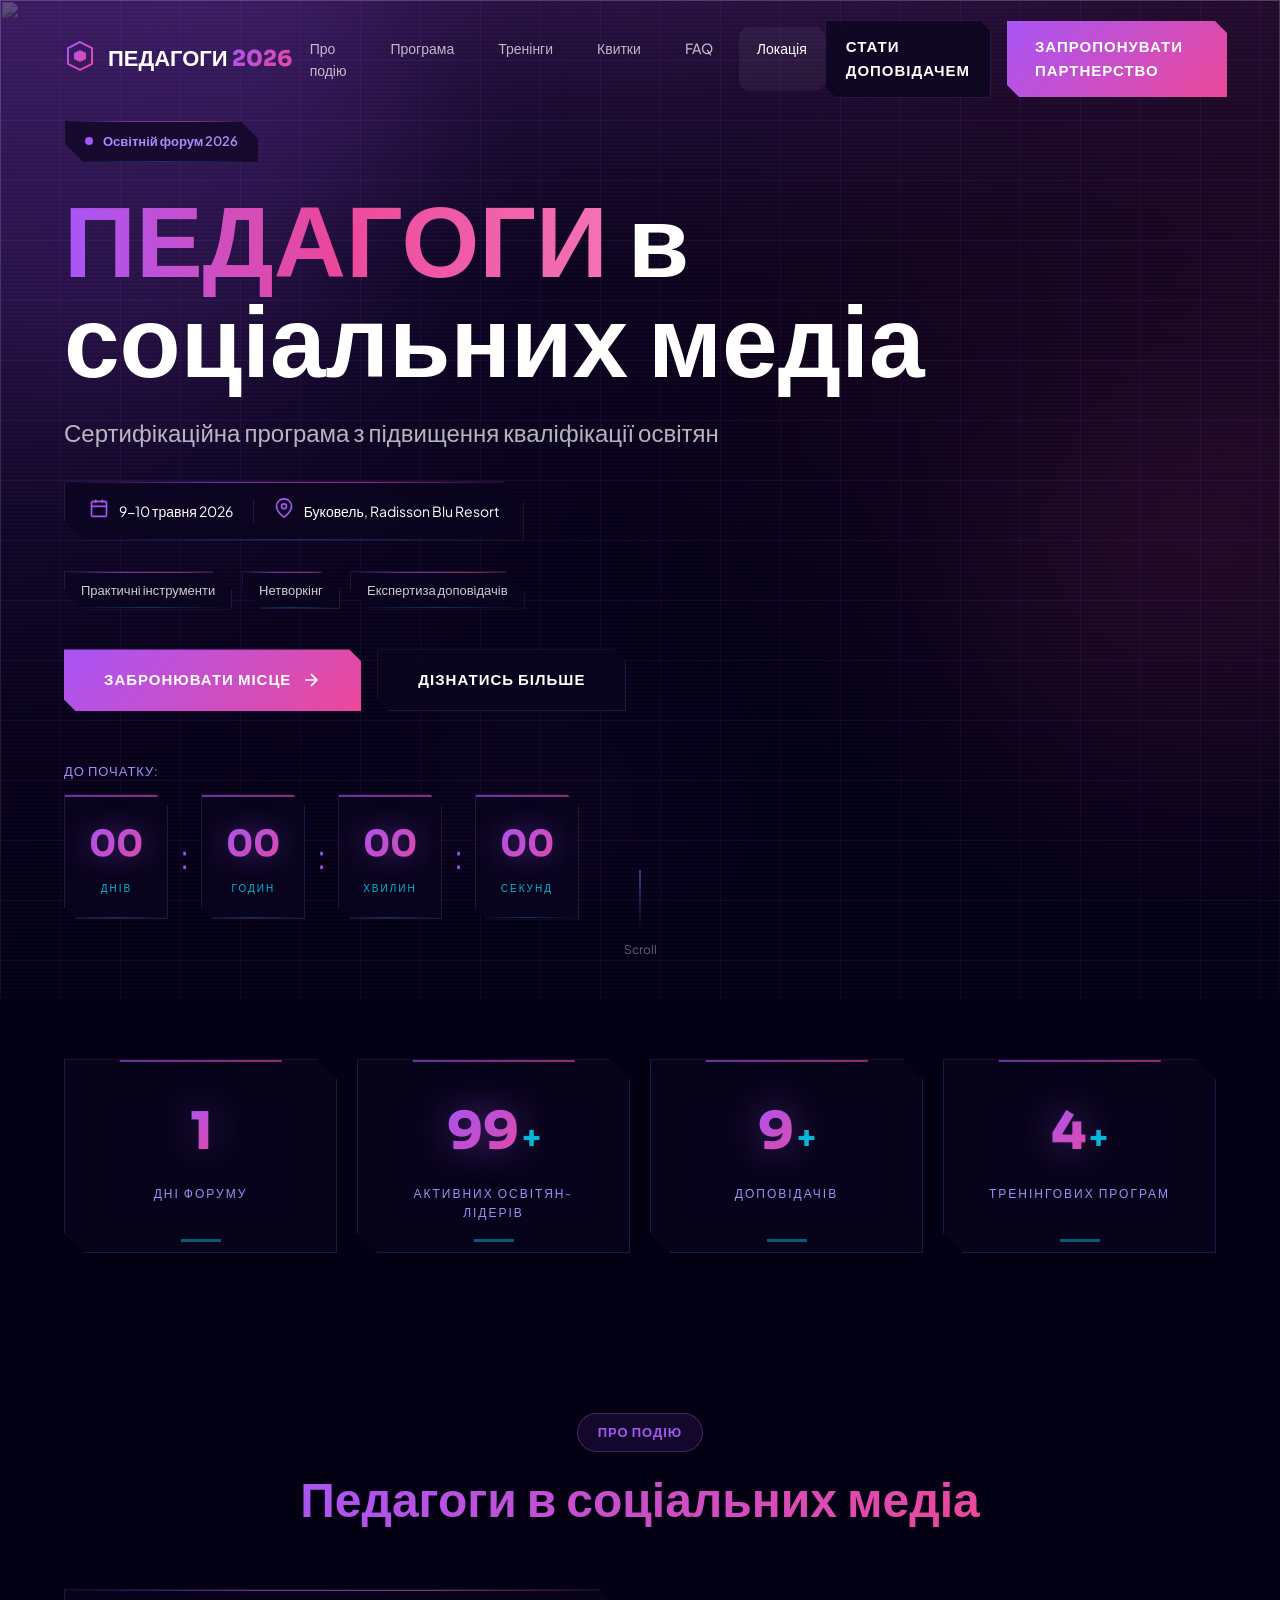
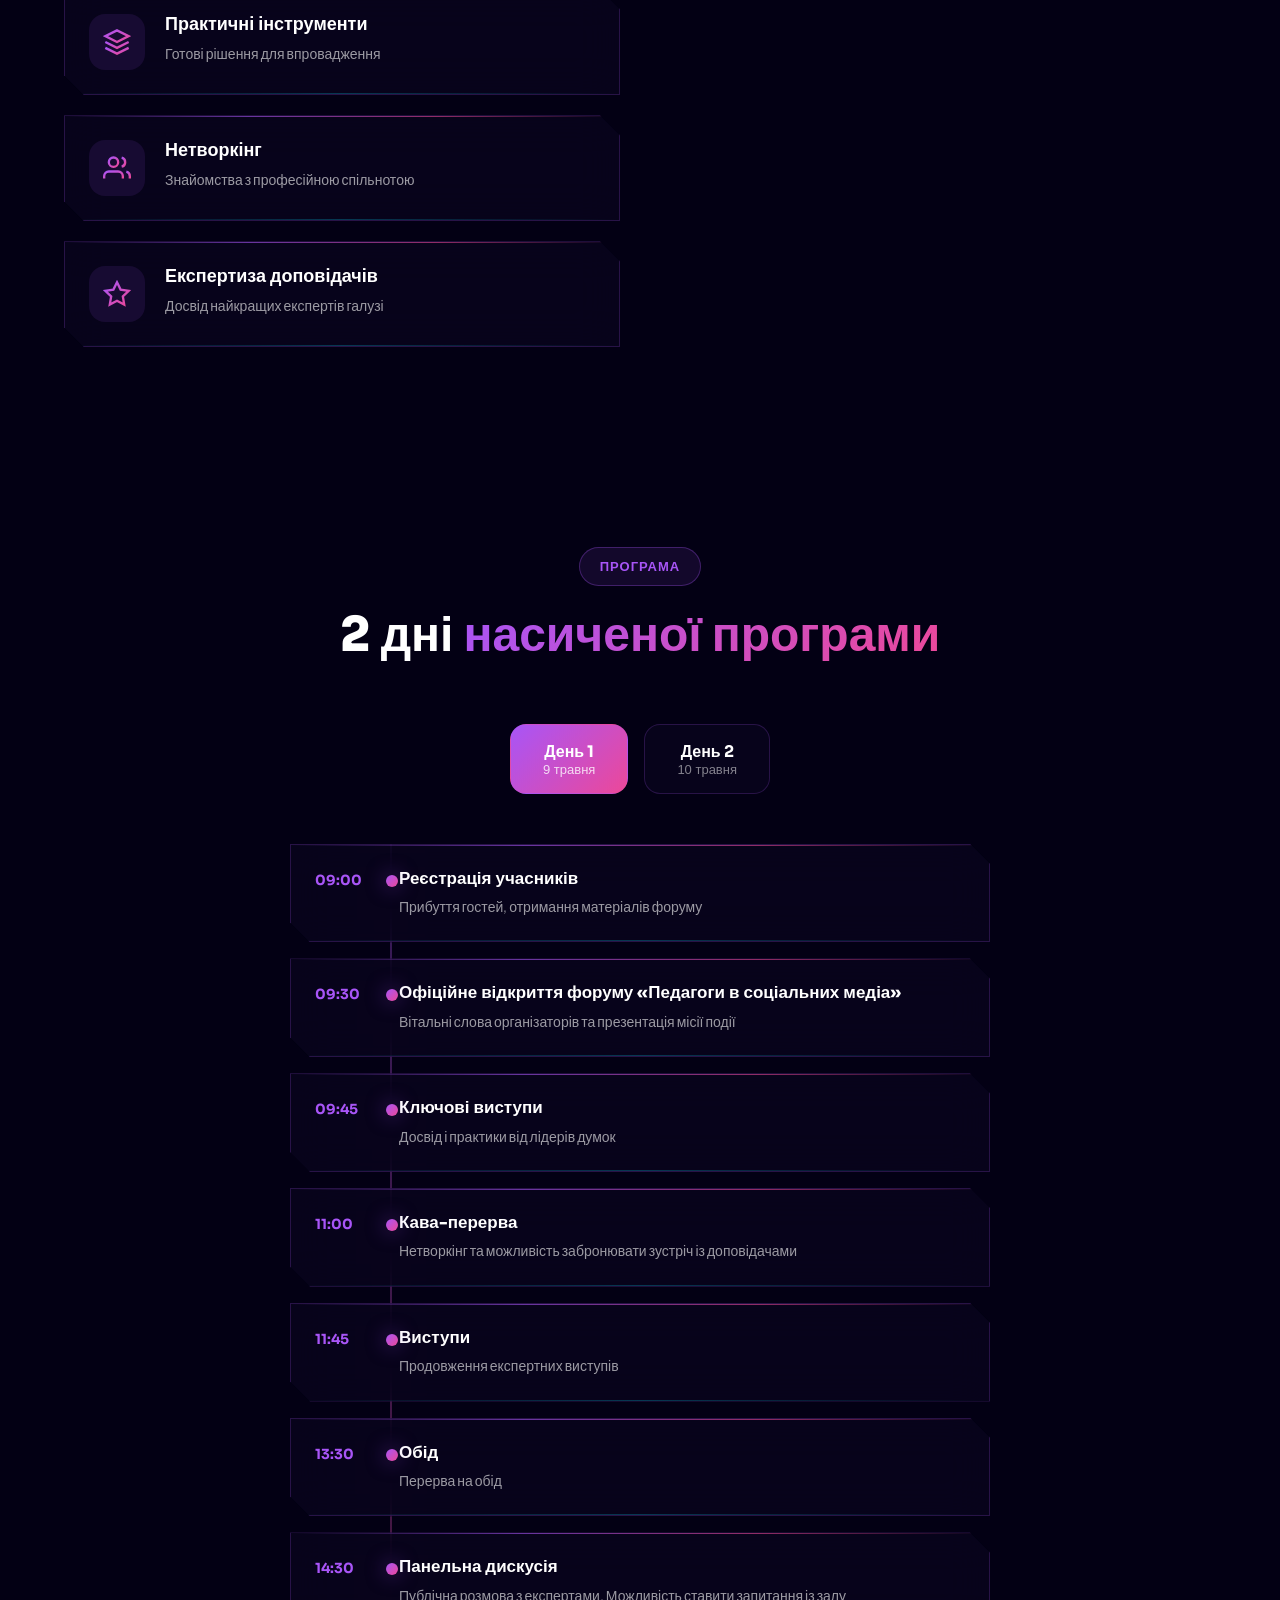
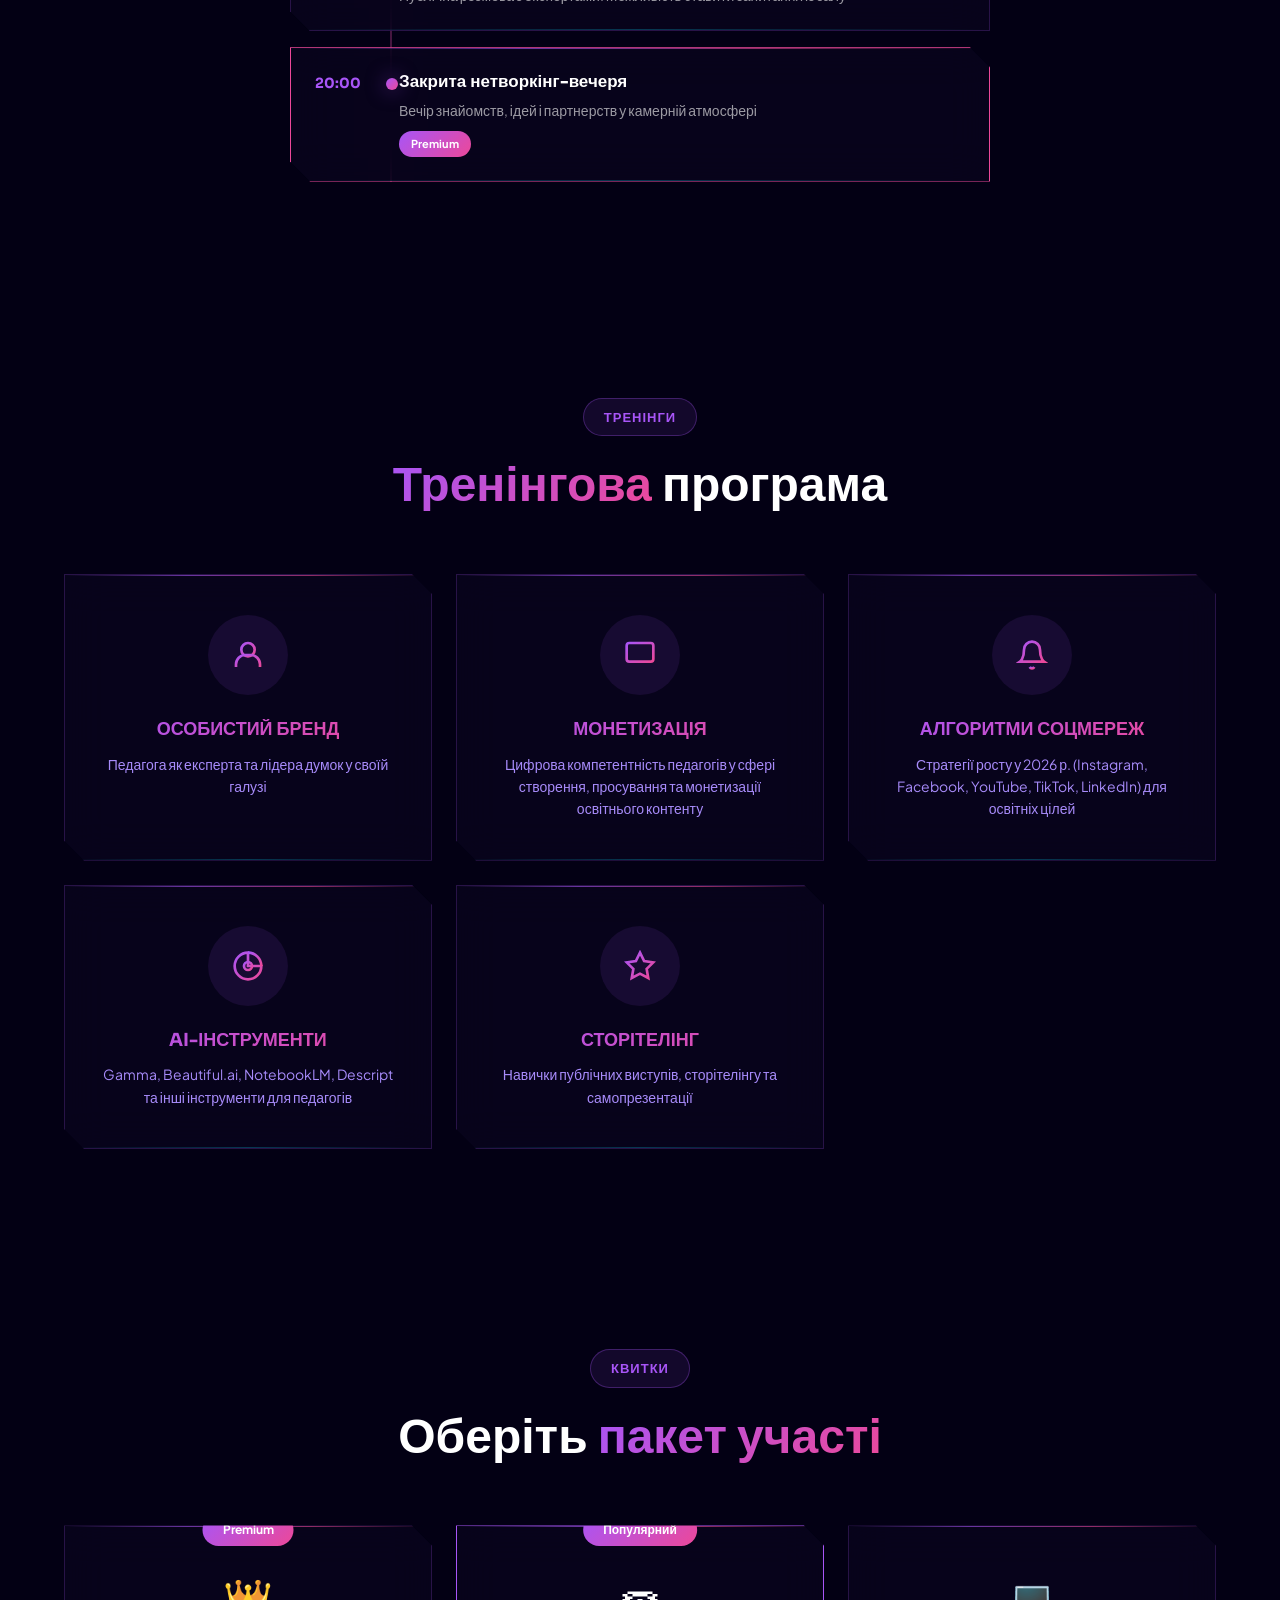
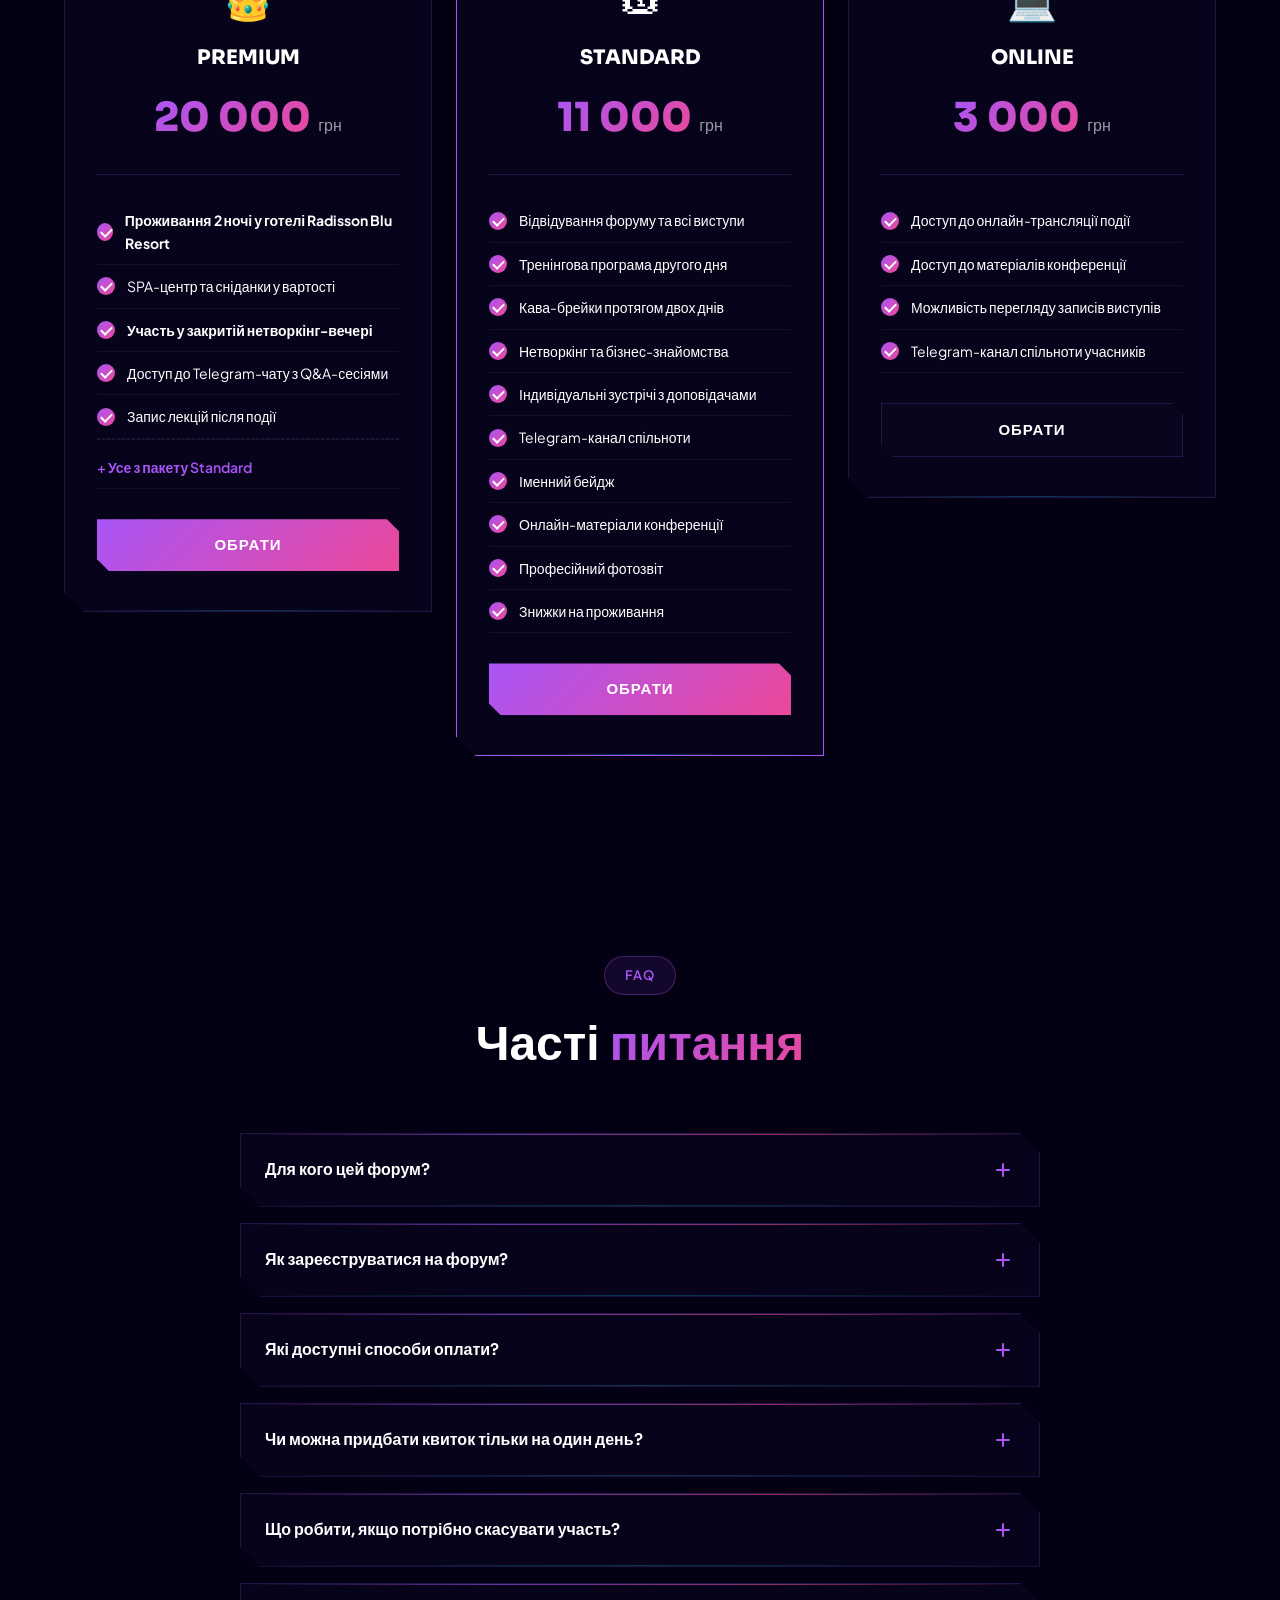
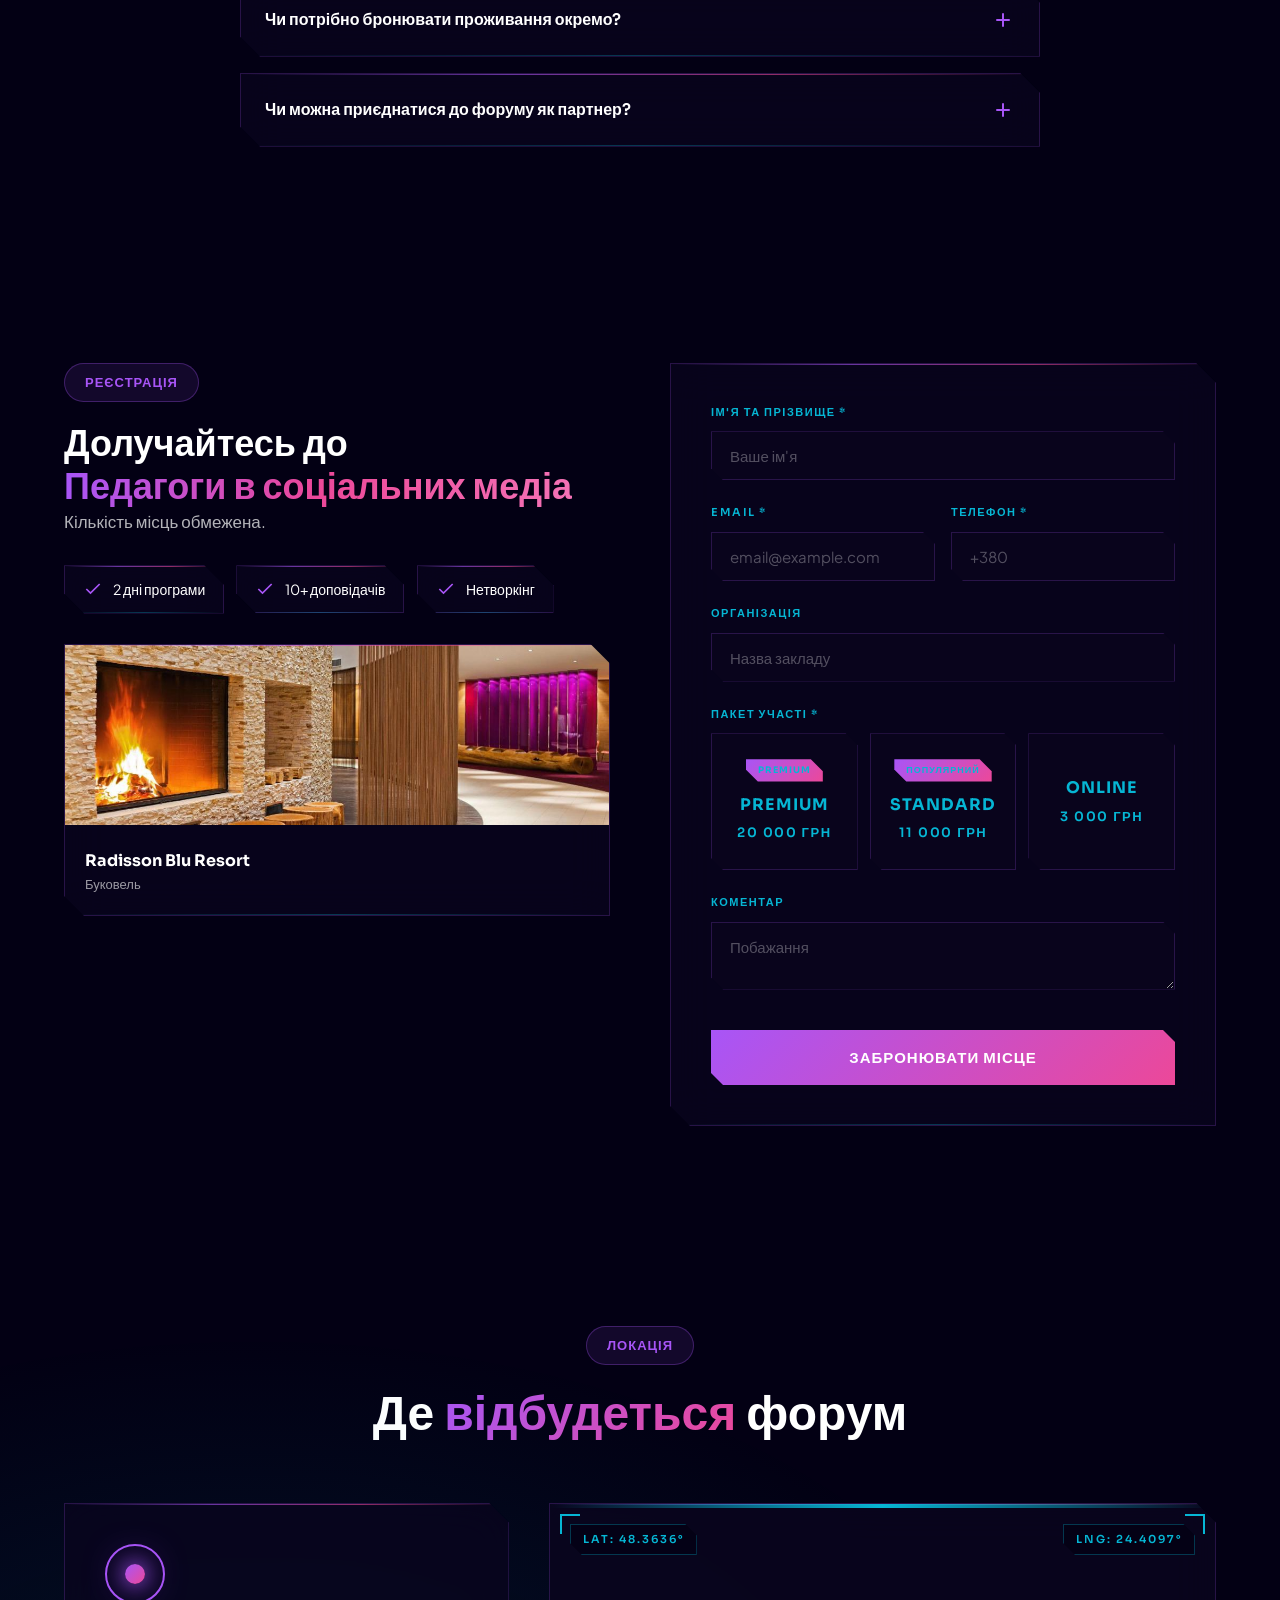
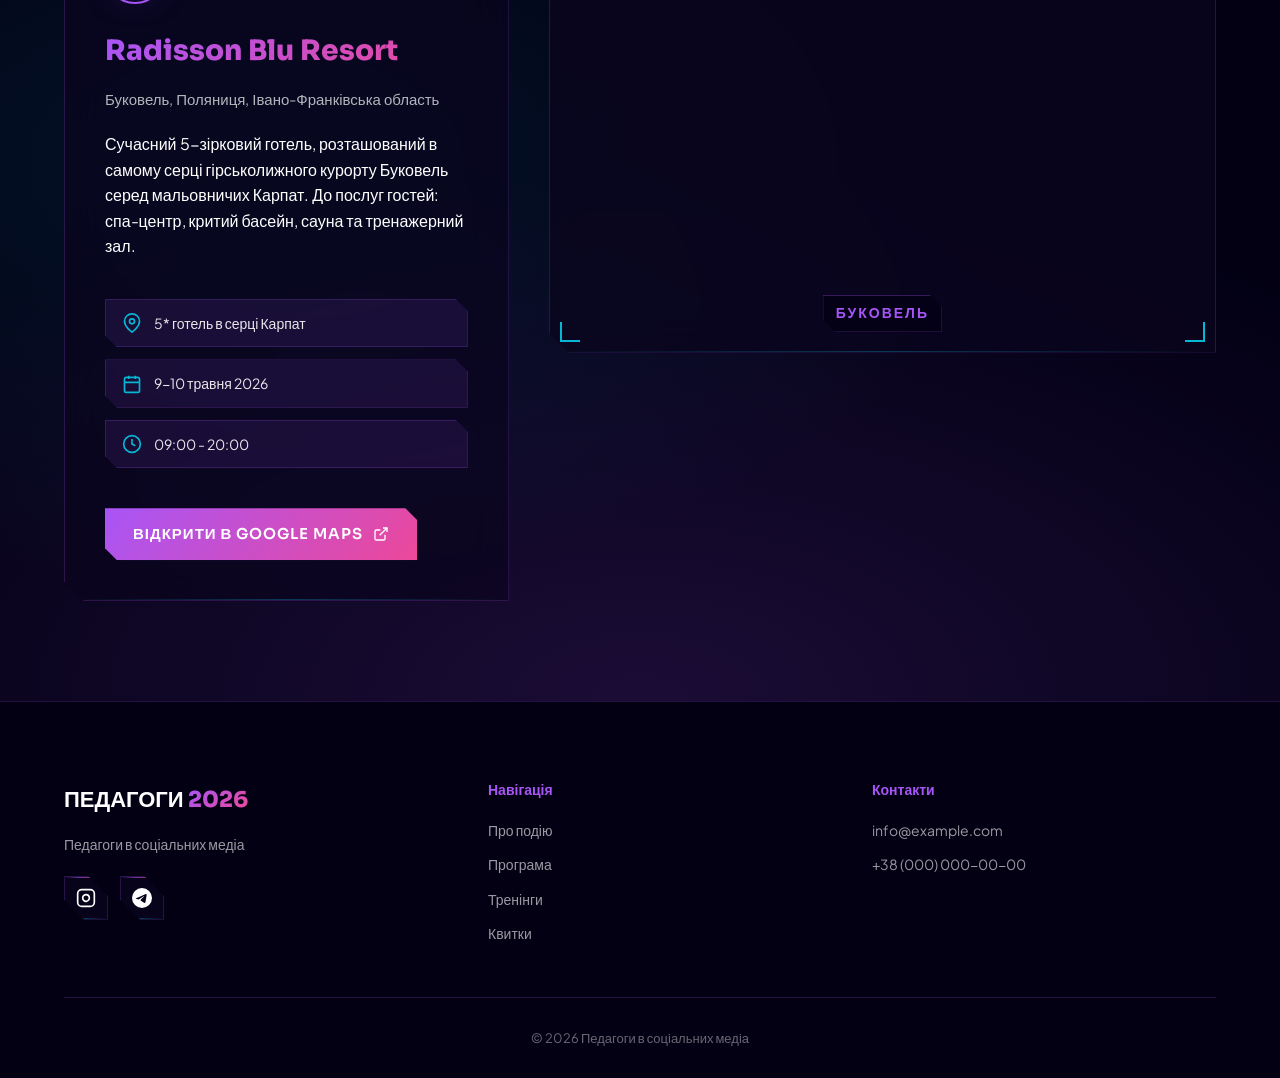
==== commit a2bba534: "Кнопки доповідач/партнер ведуть до форми без пакетів - Кнопки "Стати доповідачем" та "Запропонувати " ====
--- a/index.html
+++ b/index.html
@@ -48,10 +48,10 @@
                 <a href="#location" class="nav__link">Локація</a>
             </nav>
             <div class="header__actions">
-                <a href="#speaker-form" class="btn btn--glass">
+                <a href="#form" class="btn btn--glass" data-hide-package="true" data-form-type="speaker">
                     <span>Стати доповідачем</span>
                 </a>
-                <a href="#partner-form" class="btn btn--primary btn--glow">
+                <a href="#form" class="btn btn--primary btn--glow" data-hide-package="true" data-form-type="partner">
                     <span>Запропонувати партнерство</span>
                 </a>
                 <button class="burger" id="burger" aria-label="Меню">
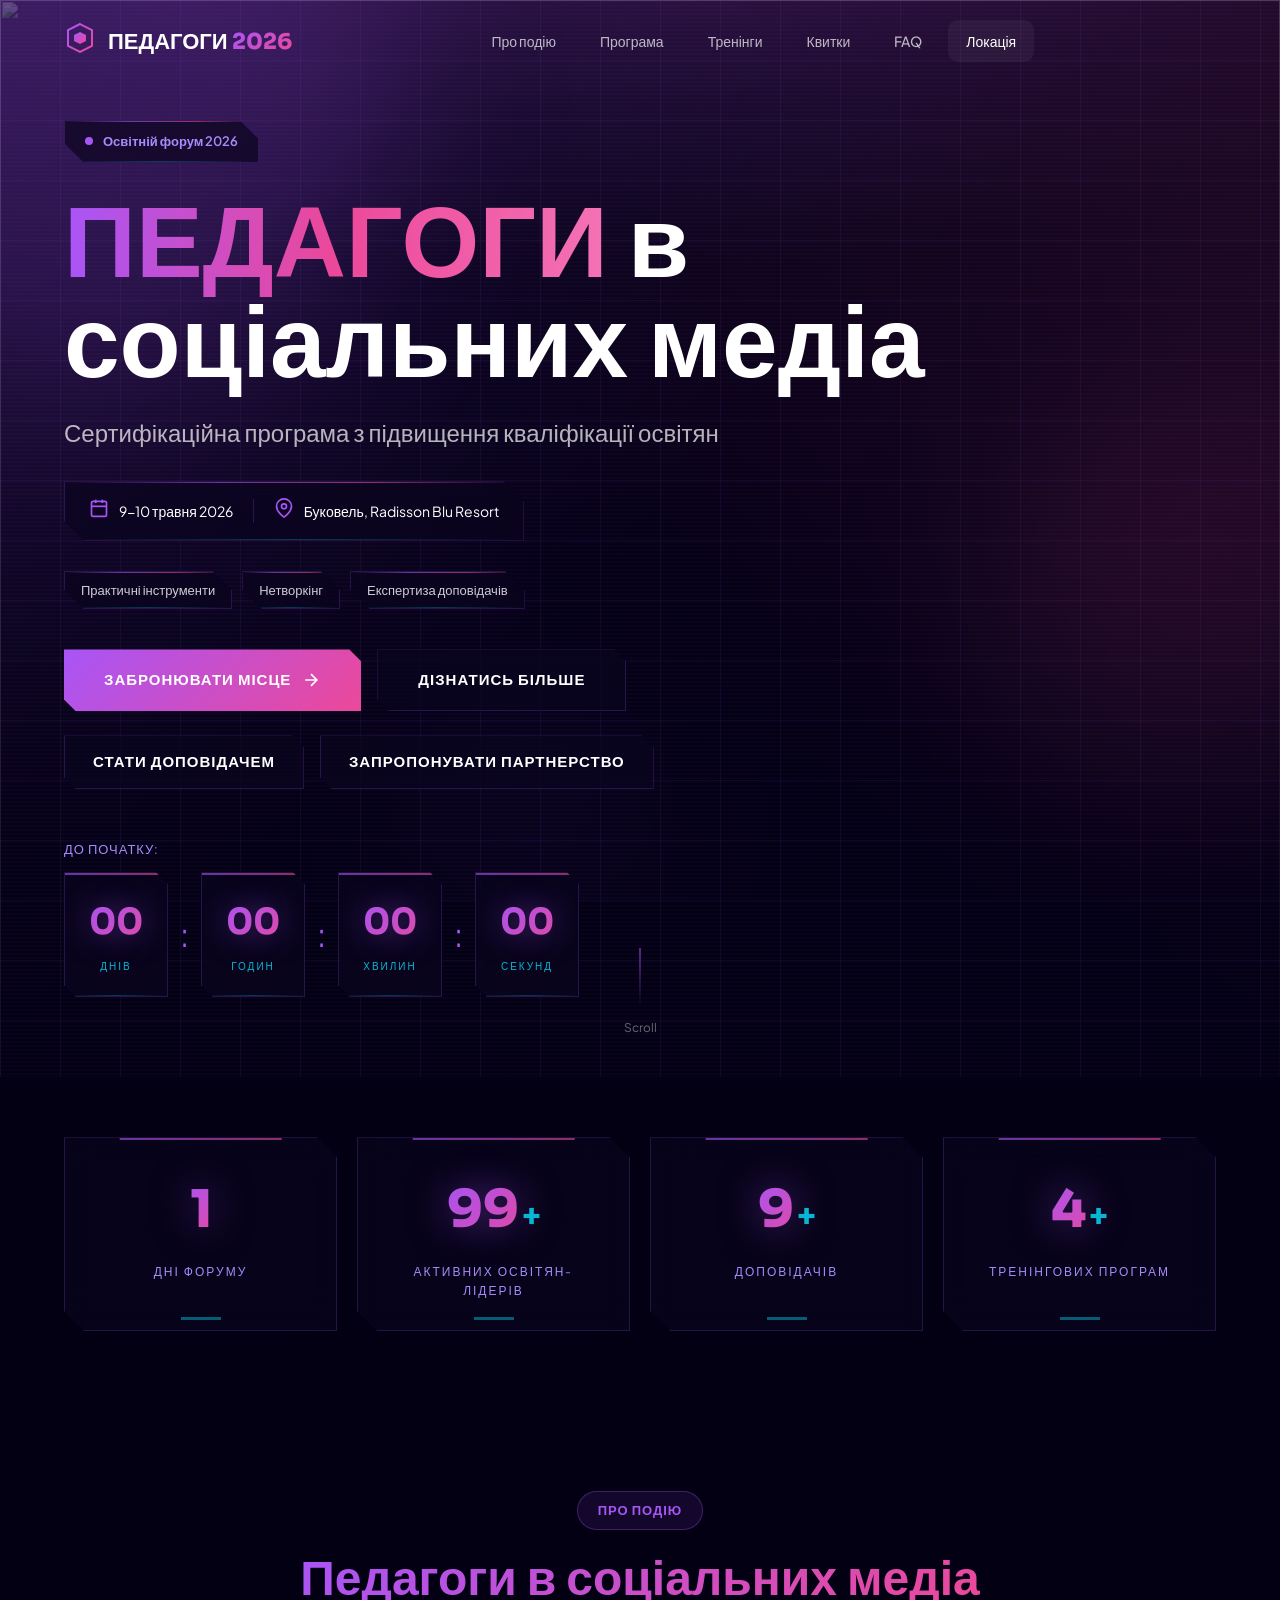
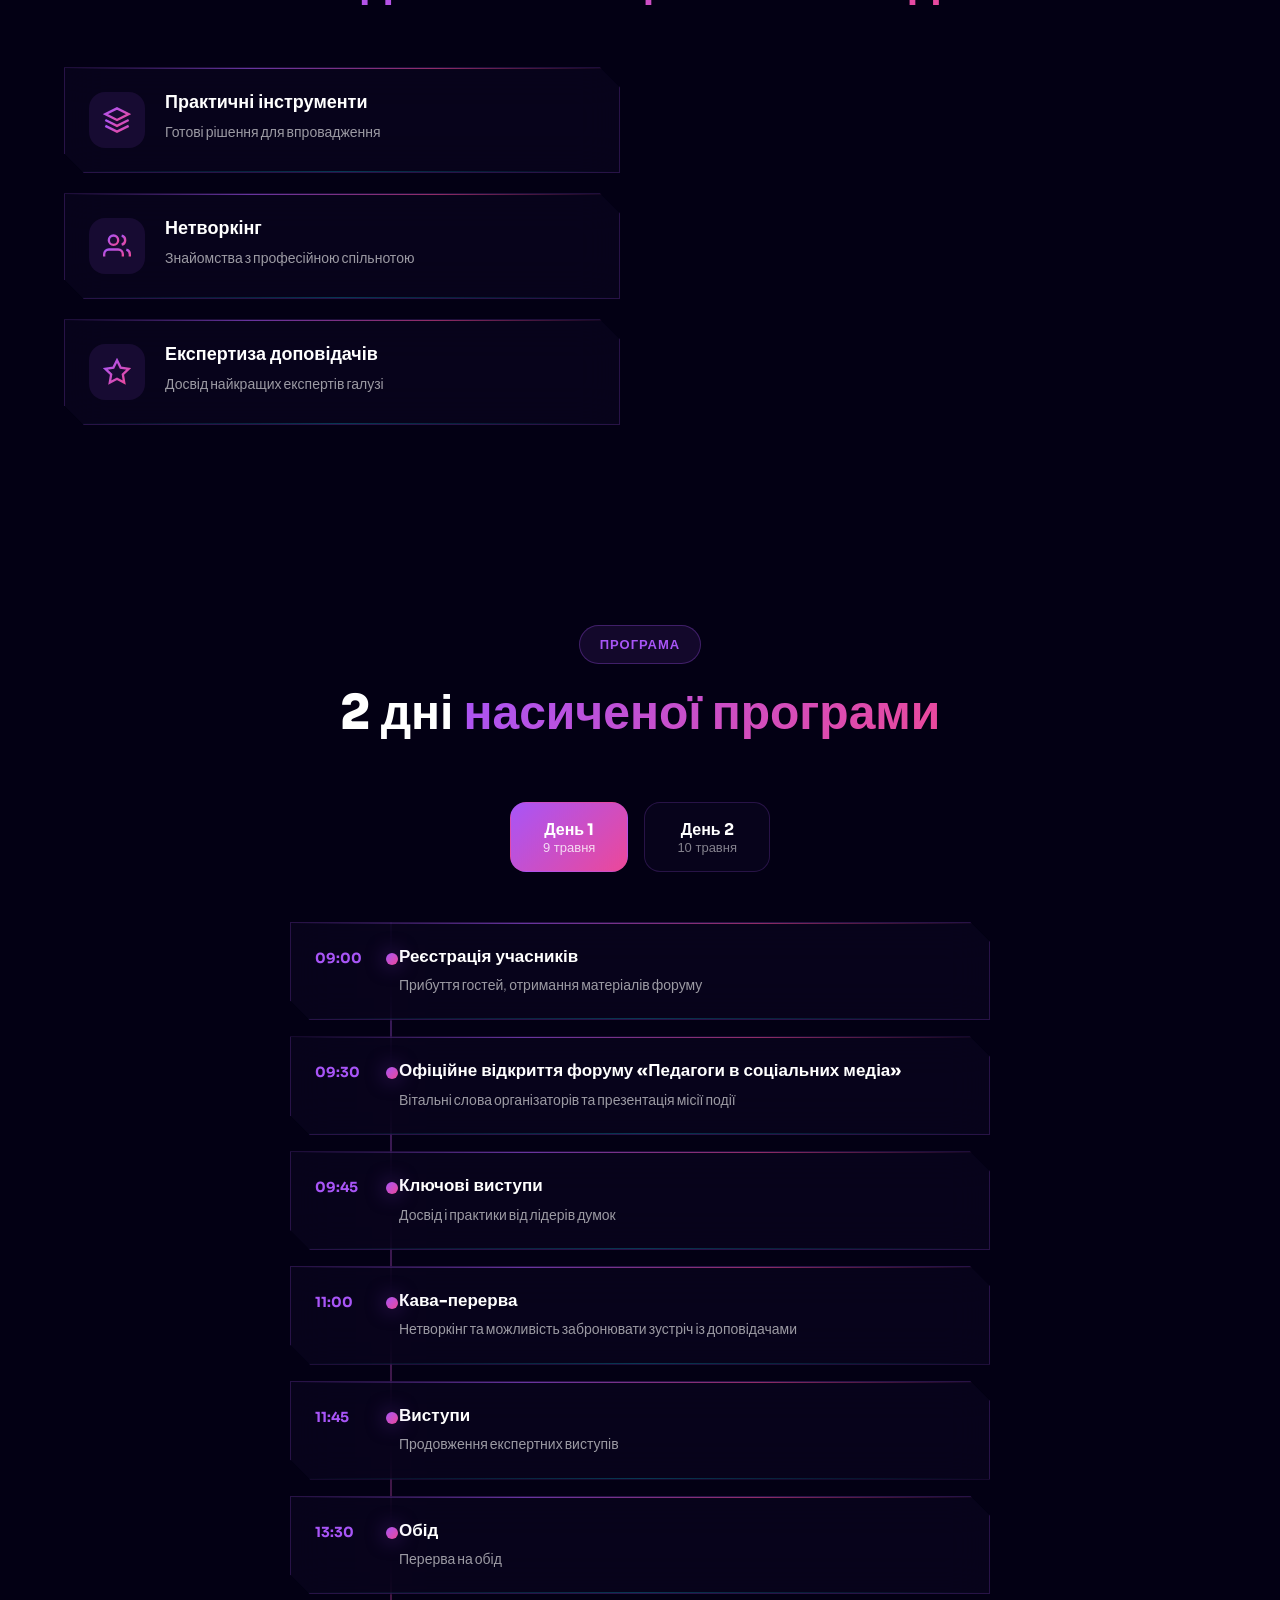
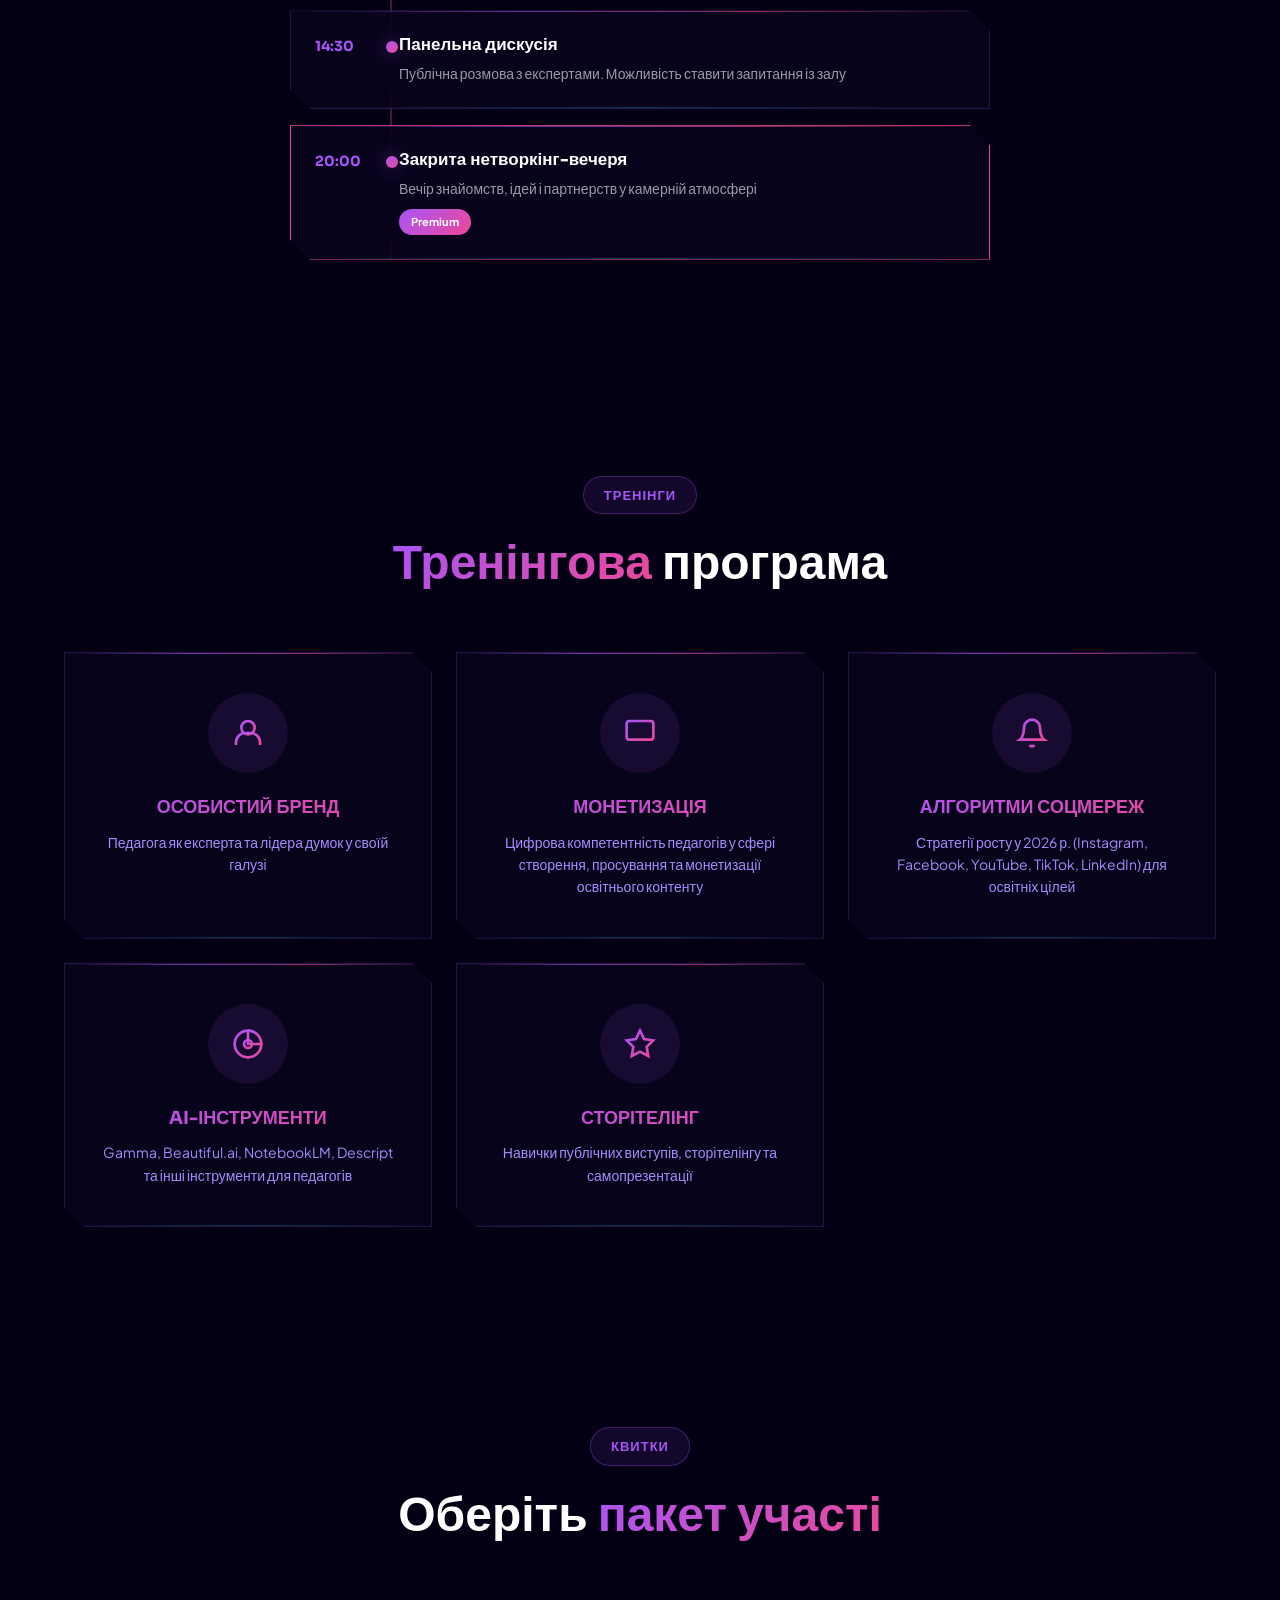
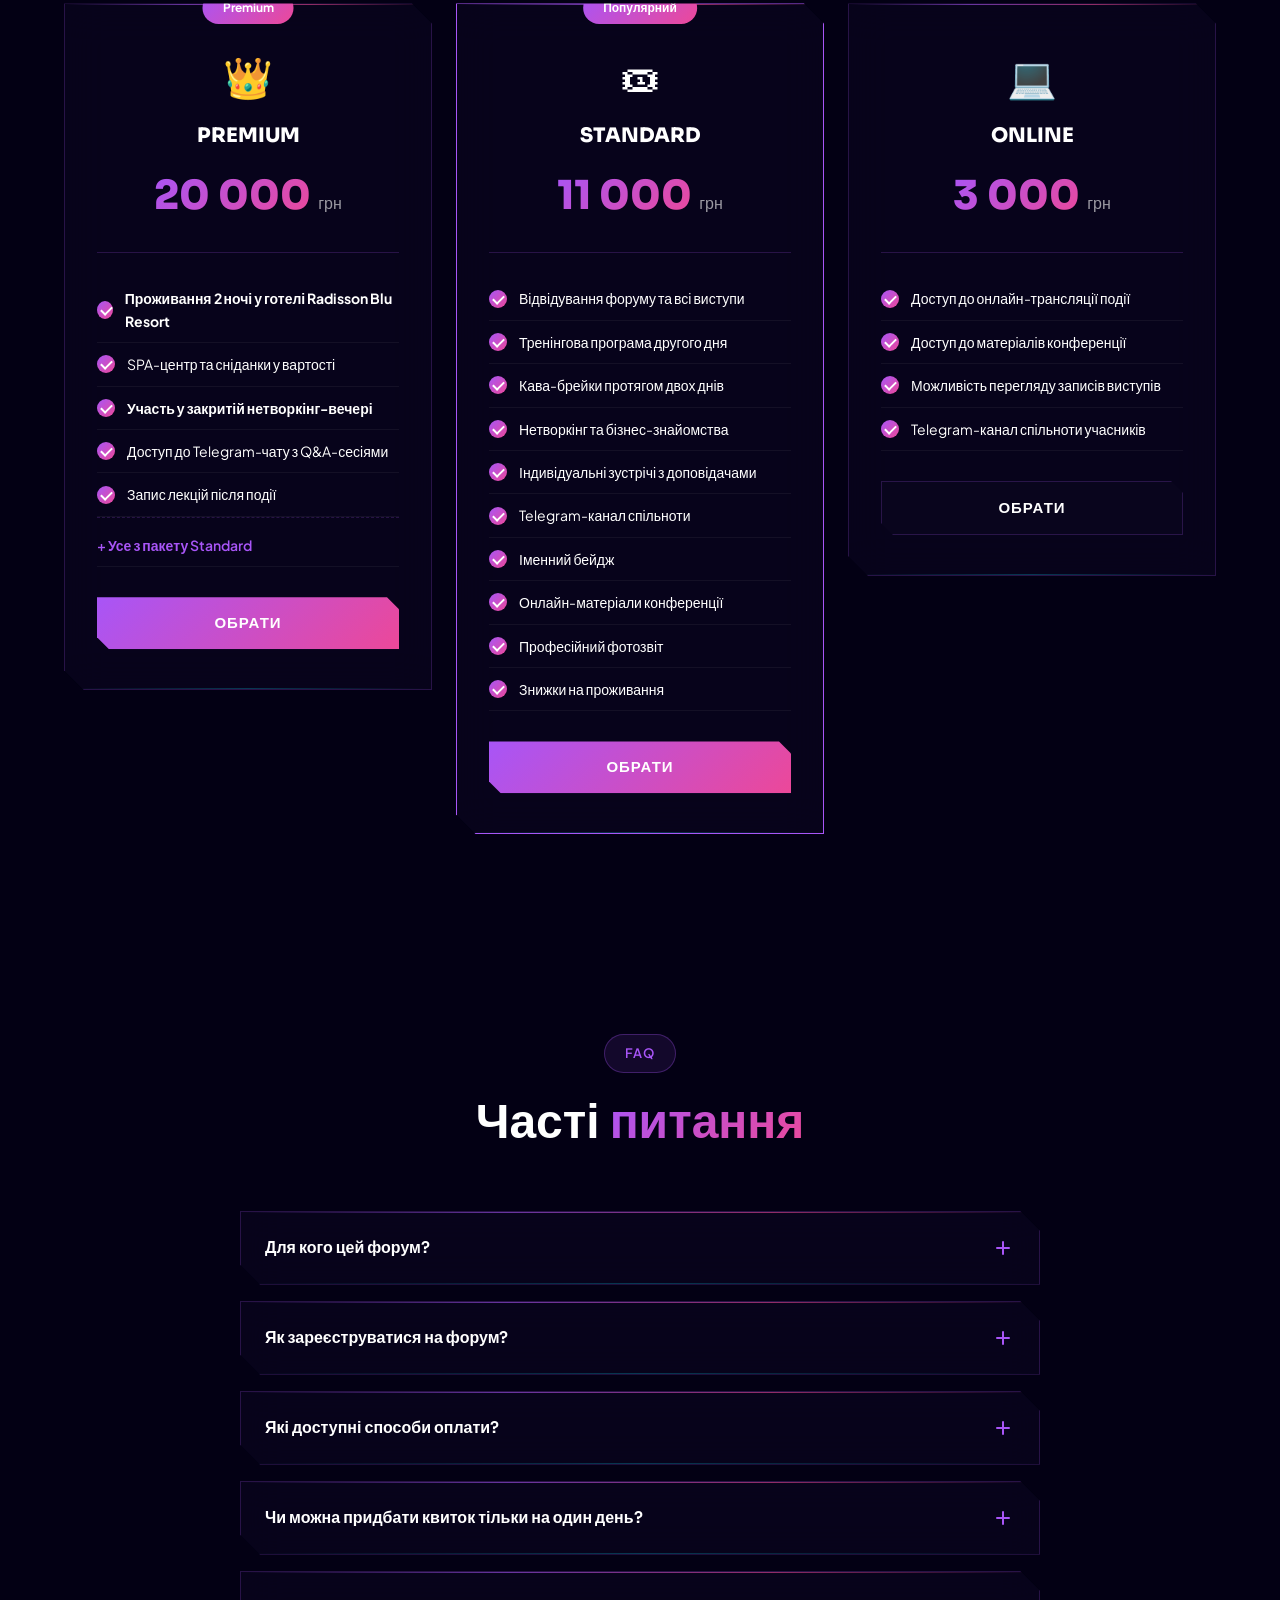
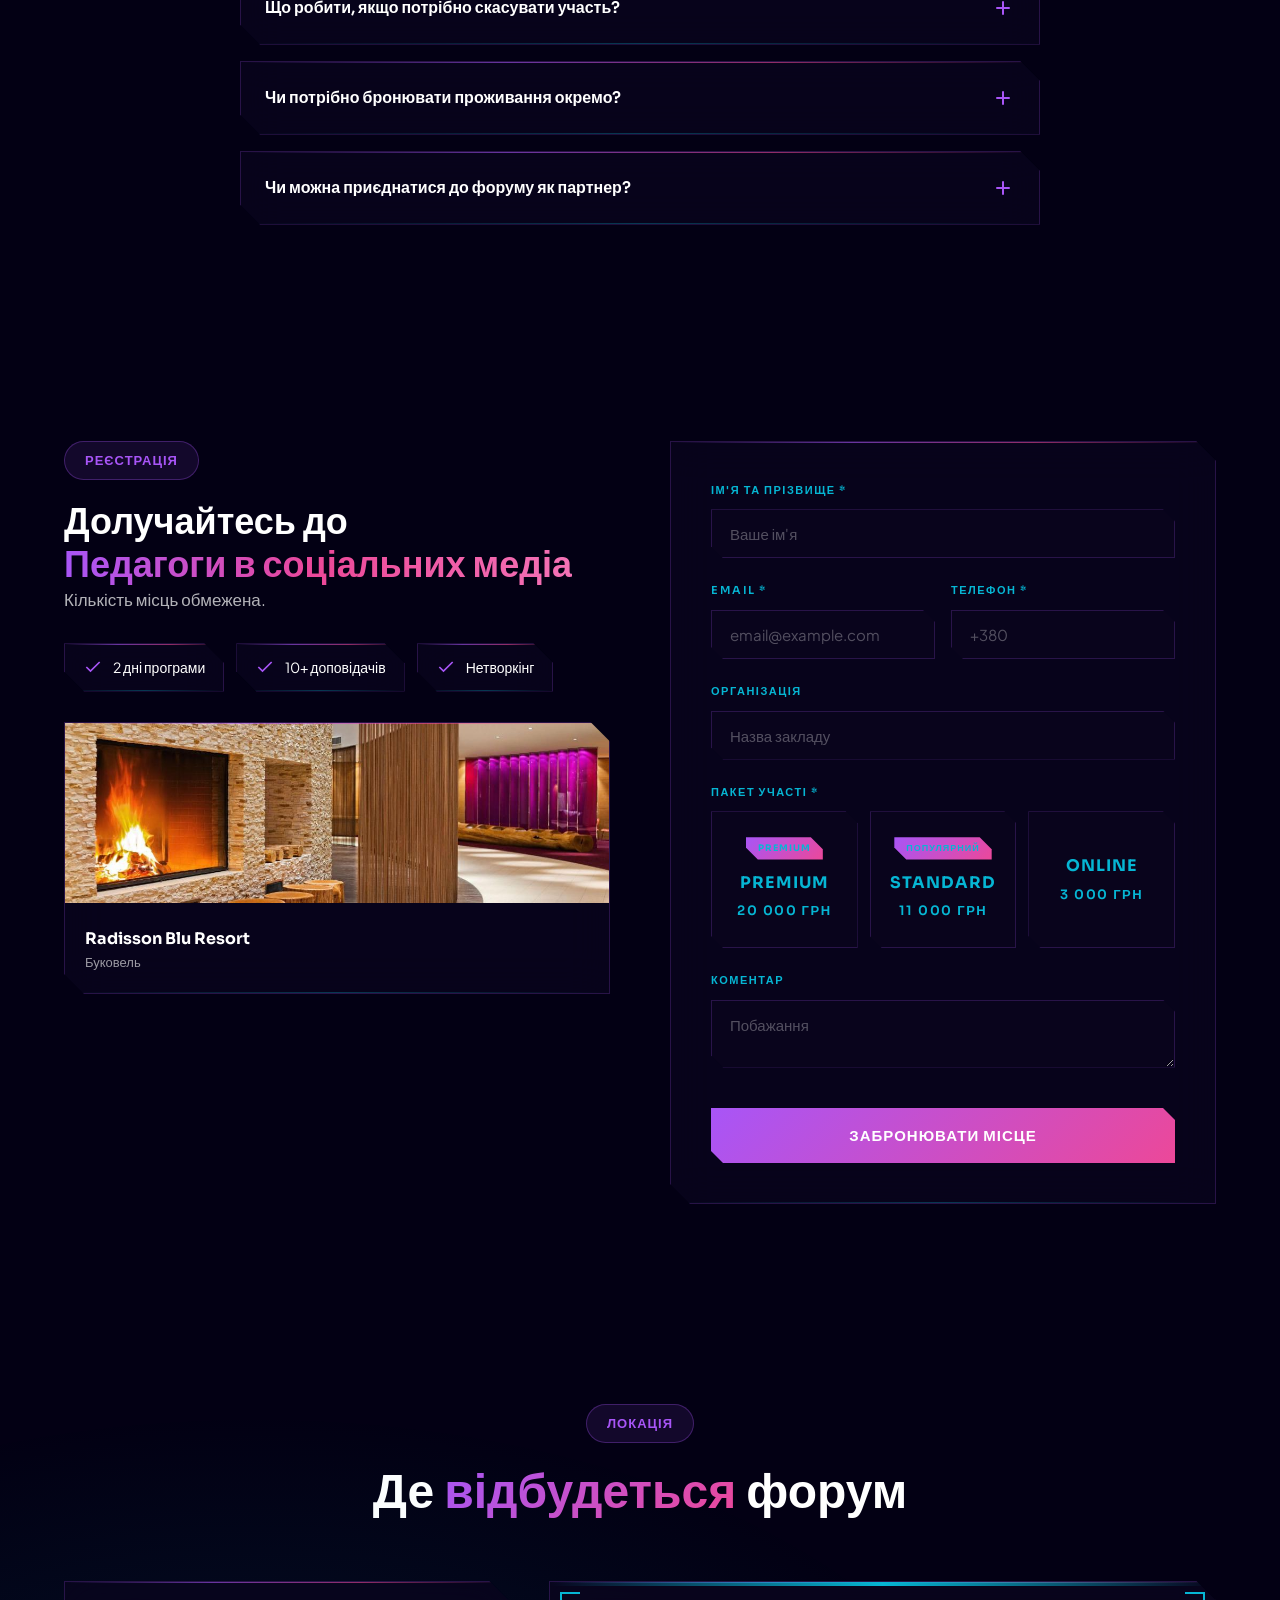
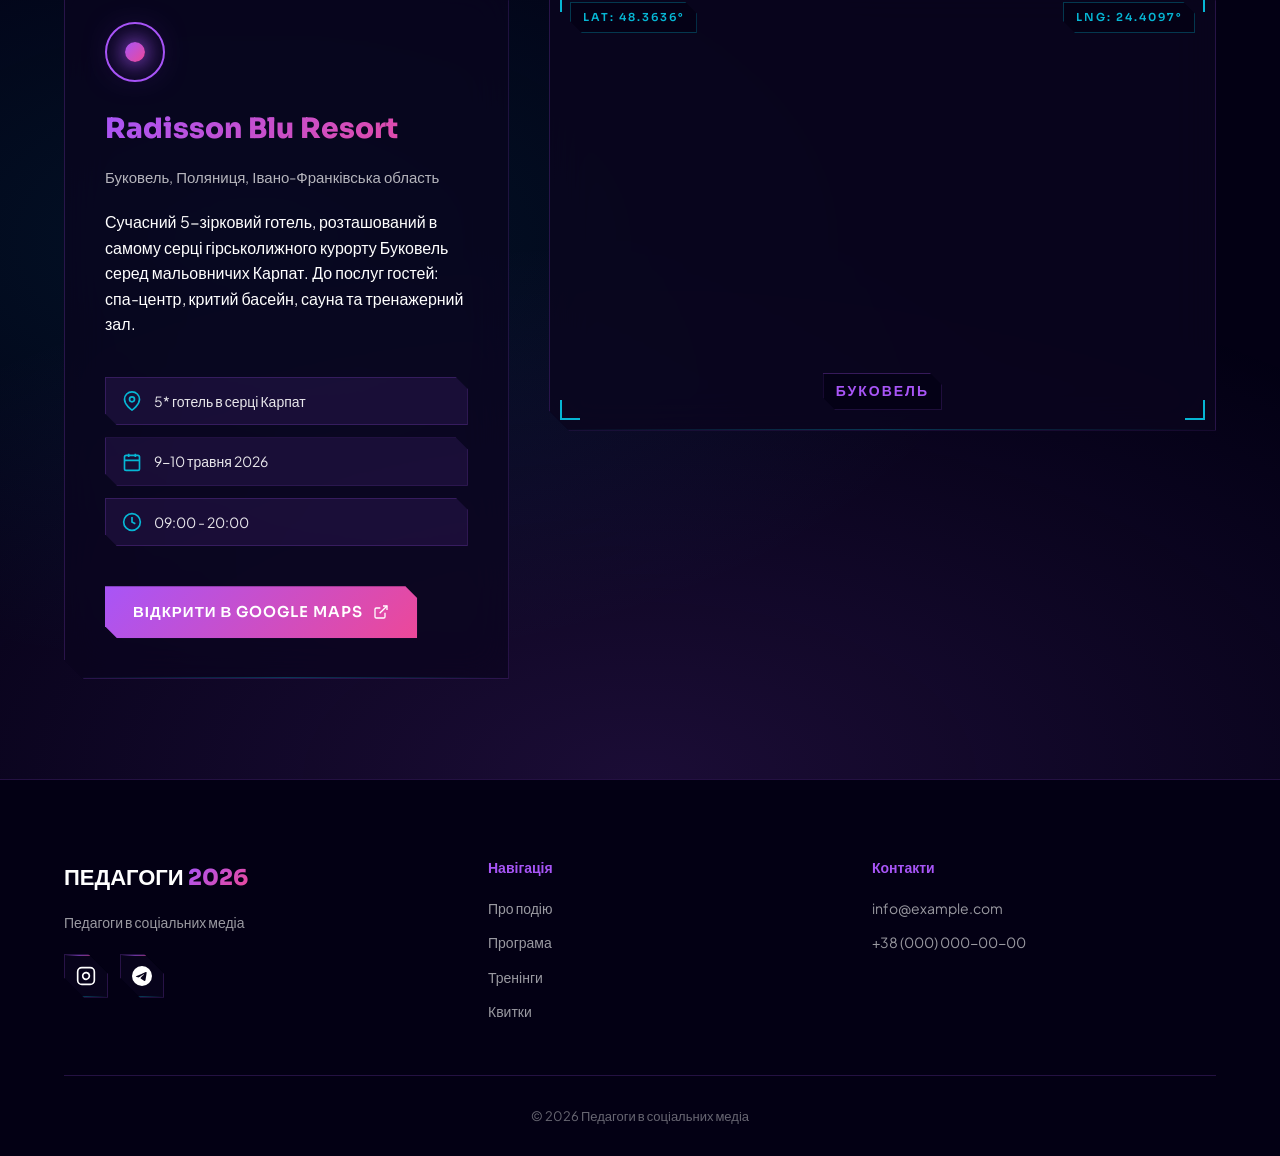
==== commit 95e844fe: "Перенесено кнопки доповідач/партнер в hero секцію - Повернуто оригінальні розміри логотипу та меню -" ====
--- a/index.html
+++ b/index.html
@@ -48,12 +48,6 @@
                 <a href="#location" class="nav__link">Локація</a>
             </nav>
             <div class="header__actions">
-                <a href="#form" class="btn btn--glass" data-hide-package="true" data-form-type="speaker">
-                    <span>Стати доповідачем</span>
-                </a>
-                <a href="#form" class="btn btn--primary btn--glow" data-hide-package="true" data-form-type="partner">
-                    <span>Запропонувати партнерство</span>
-                </a>
                 <button class="burger" id="burger" aria-label="Меню">
                     <span></span>
                     <span></span>
@@ -129,6 +123,15 @@
                     </a>
                     <a href="#about" class="btn btn--glass btn--large">
                         <span>Дізнатись більше</span>
+                    </a>
+                </div>
+
+                <div class="hero__buttons hero__buttons--secondary">
+                    <a href="#form" class="btn btn--glass" data-hide-package="true" data-form-type="speaker">
+                        <span>Стати доповідачем</span>
+                    </a>
+                    <a href="#form" class="btn btn--glass" data-hide-package="true" data-form-type="partner">
+                        <span>Запропонувати партнерство</span>
                     </a>
                 </div>
 
--- a/styles.css
+++ b/styles.css
@@ -528,6 +528,10 @@
 .hero__buttons {
     display: flex;
     gap: 16px;
+    margin-bottom: 24px;
+}
+
+.hero__buttons--secondary {
     margin-bottom: 50px;
 }
 
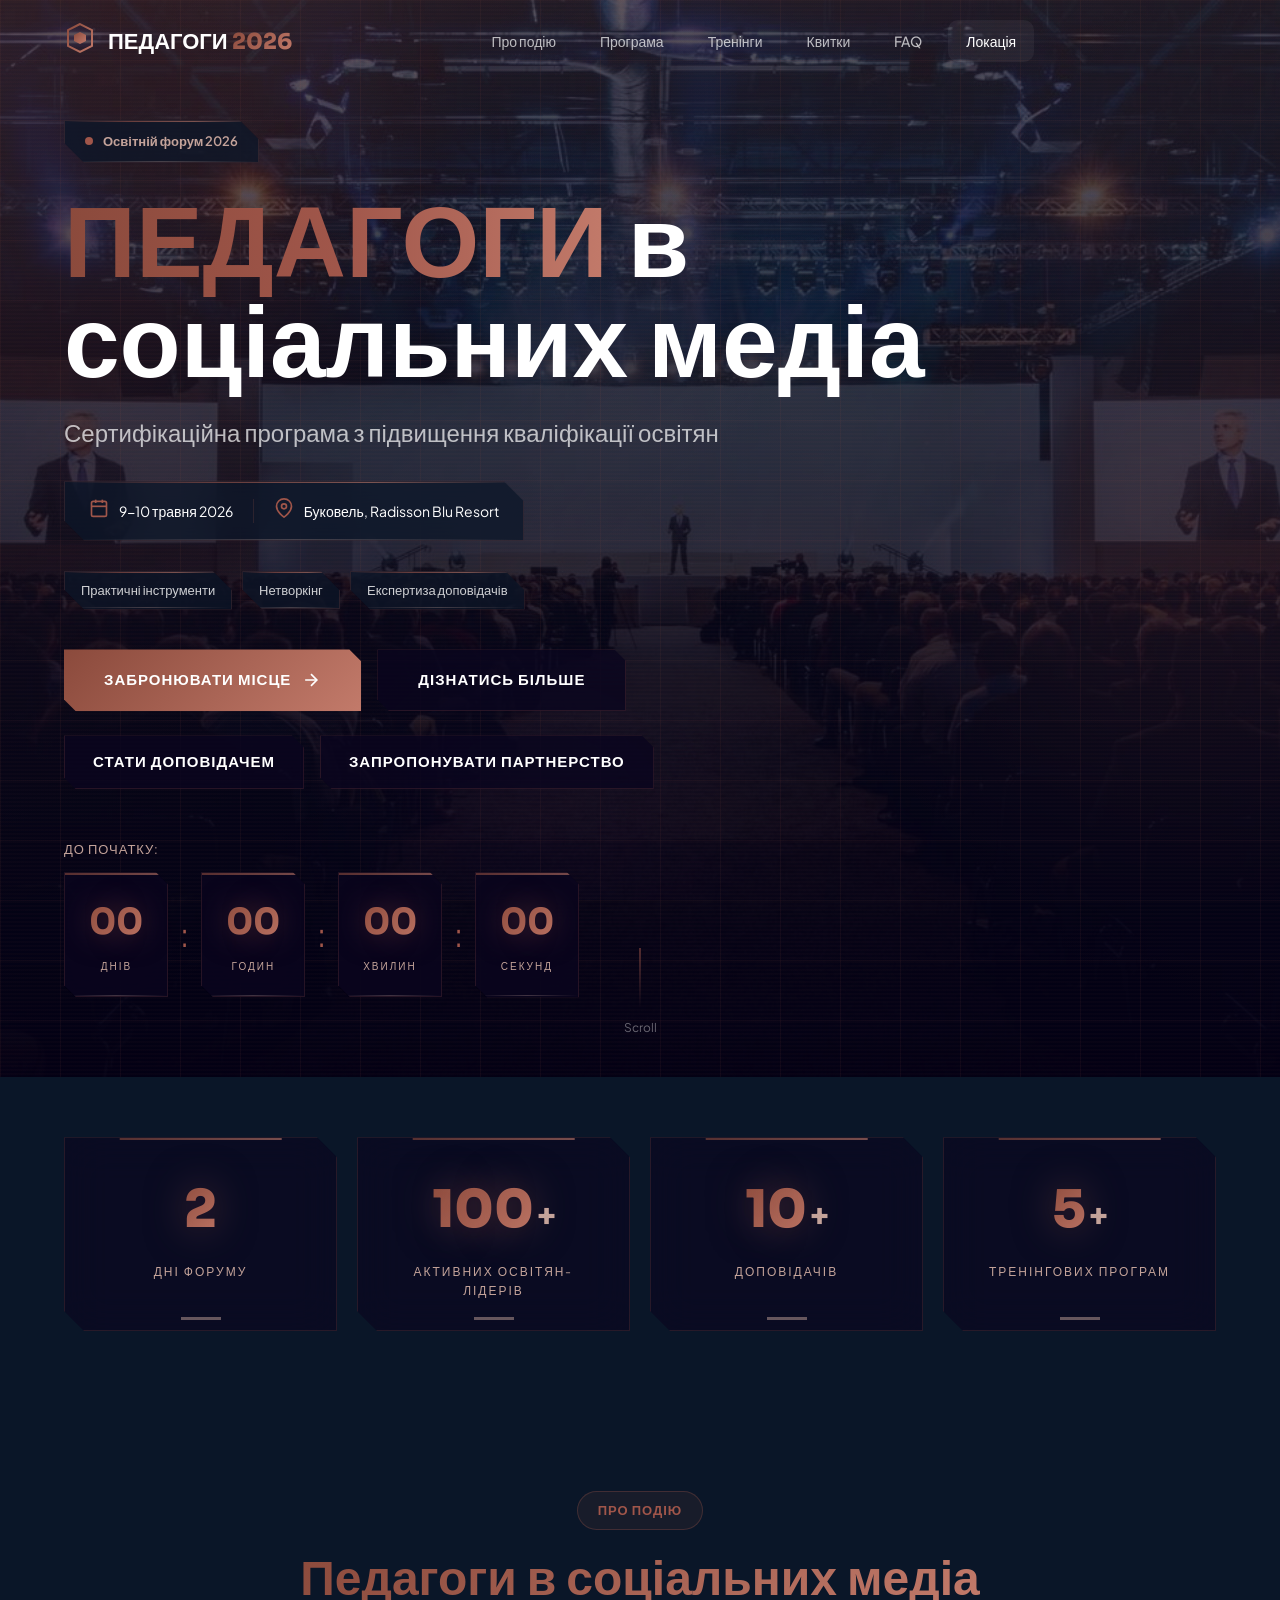
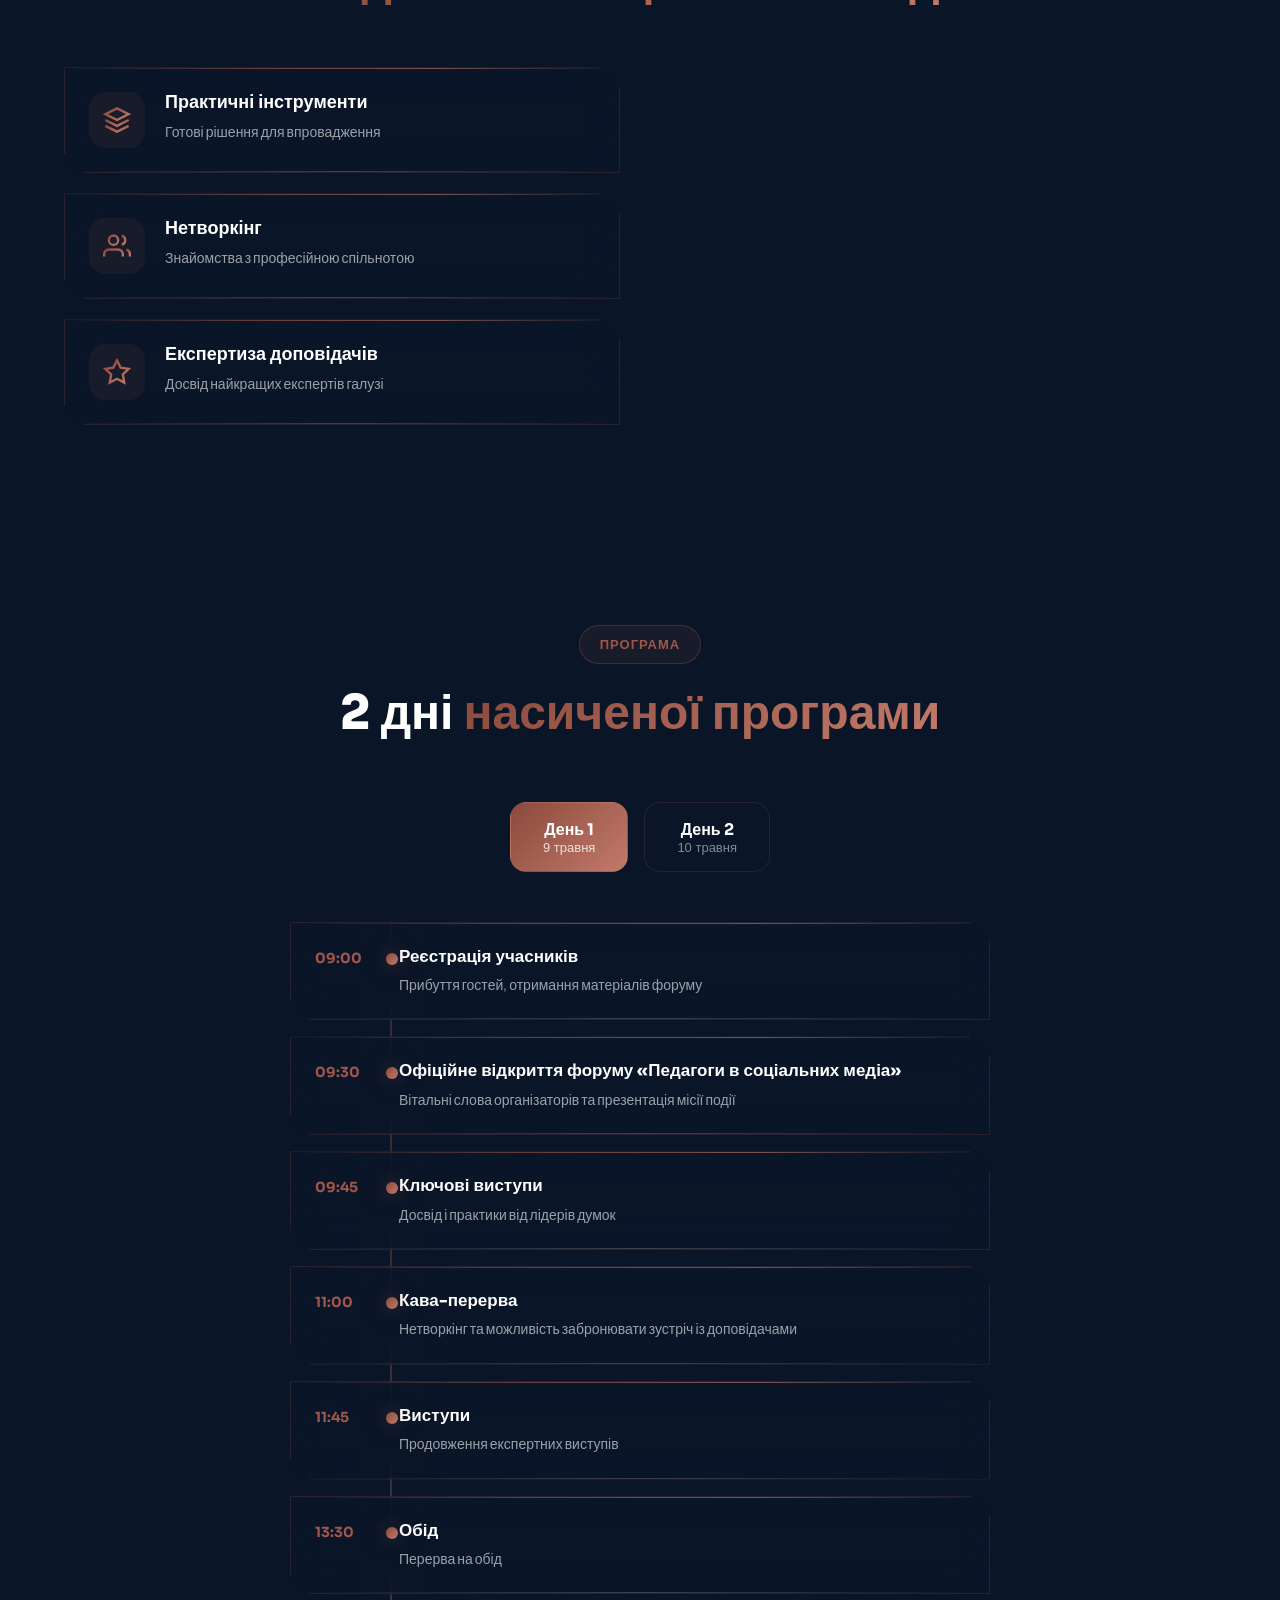
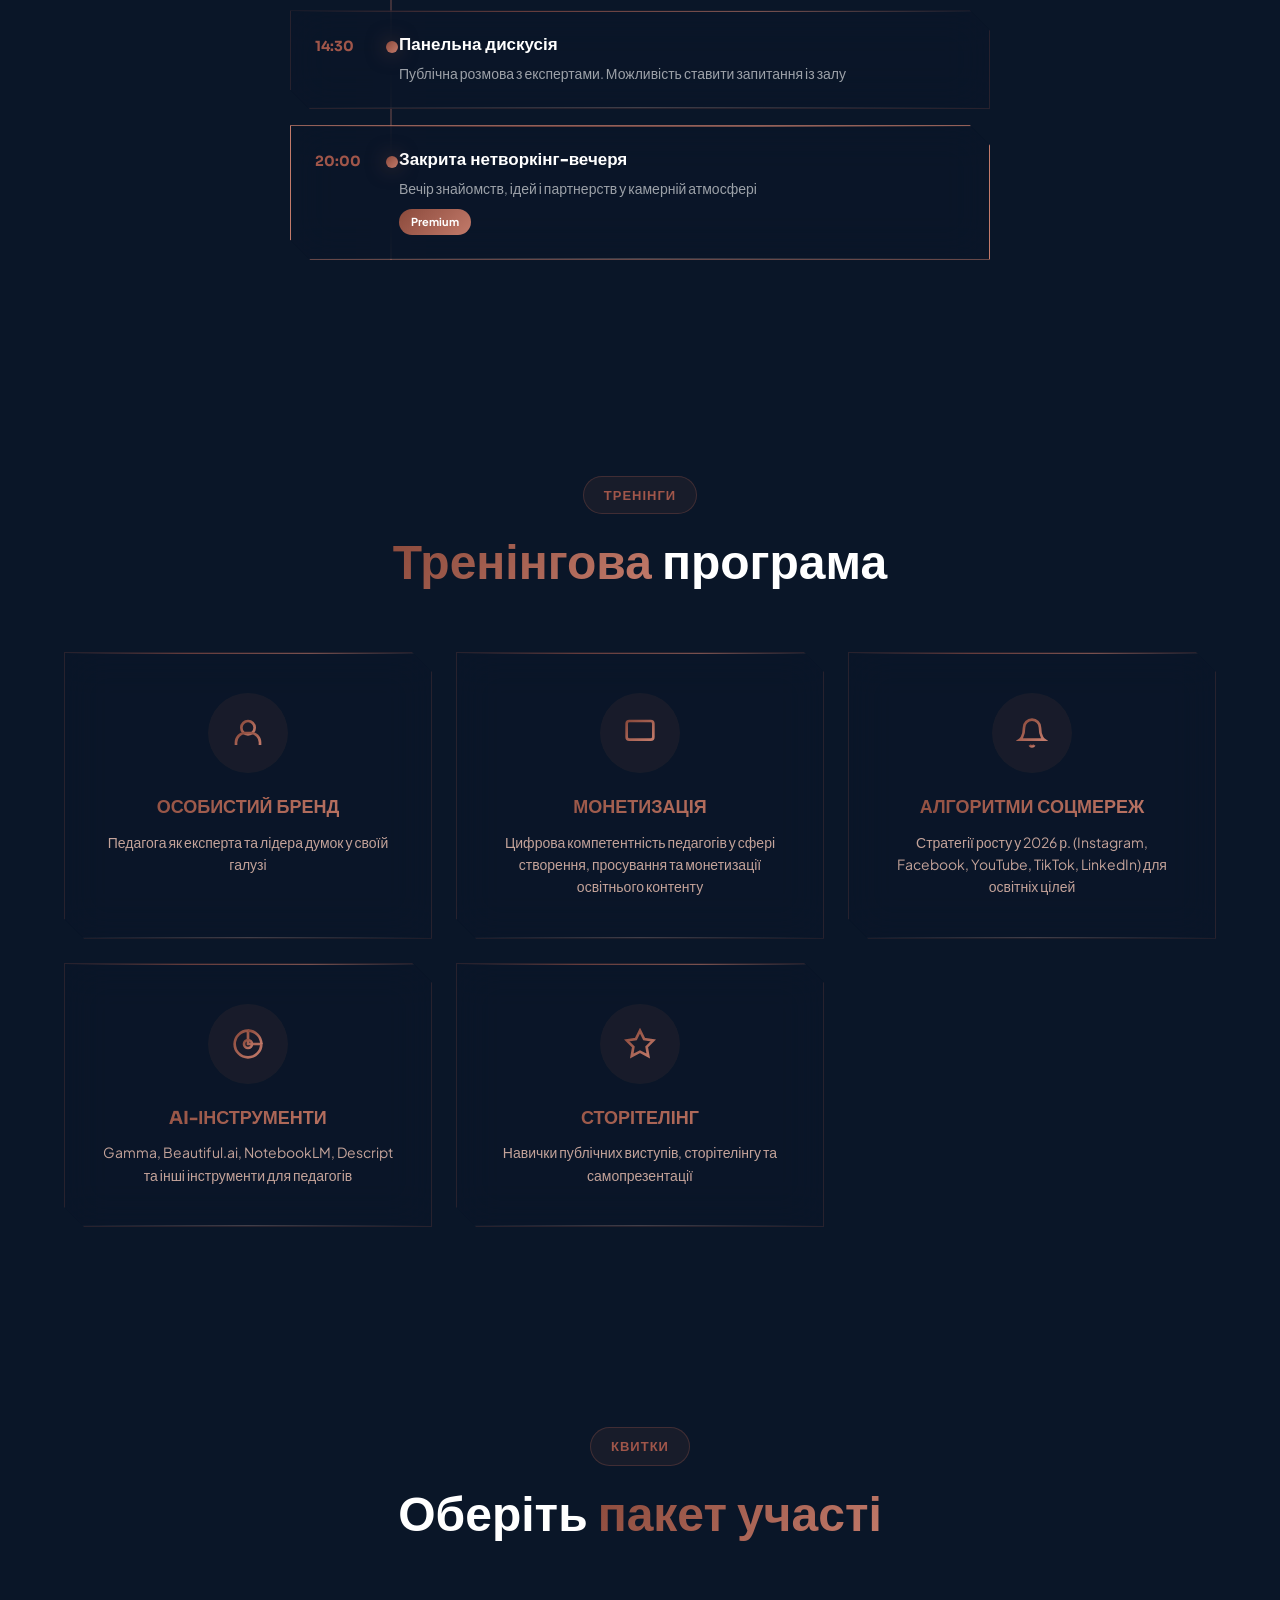
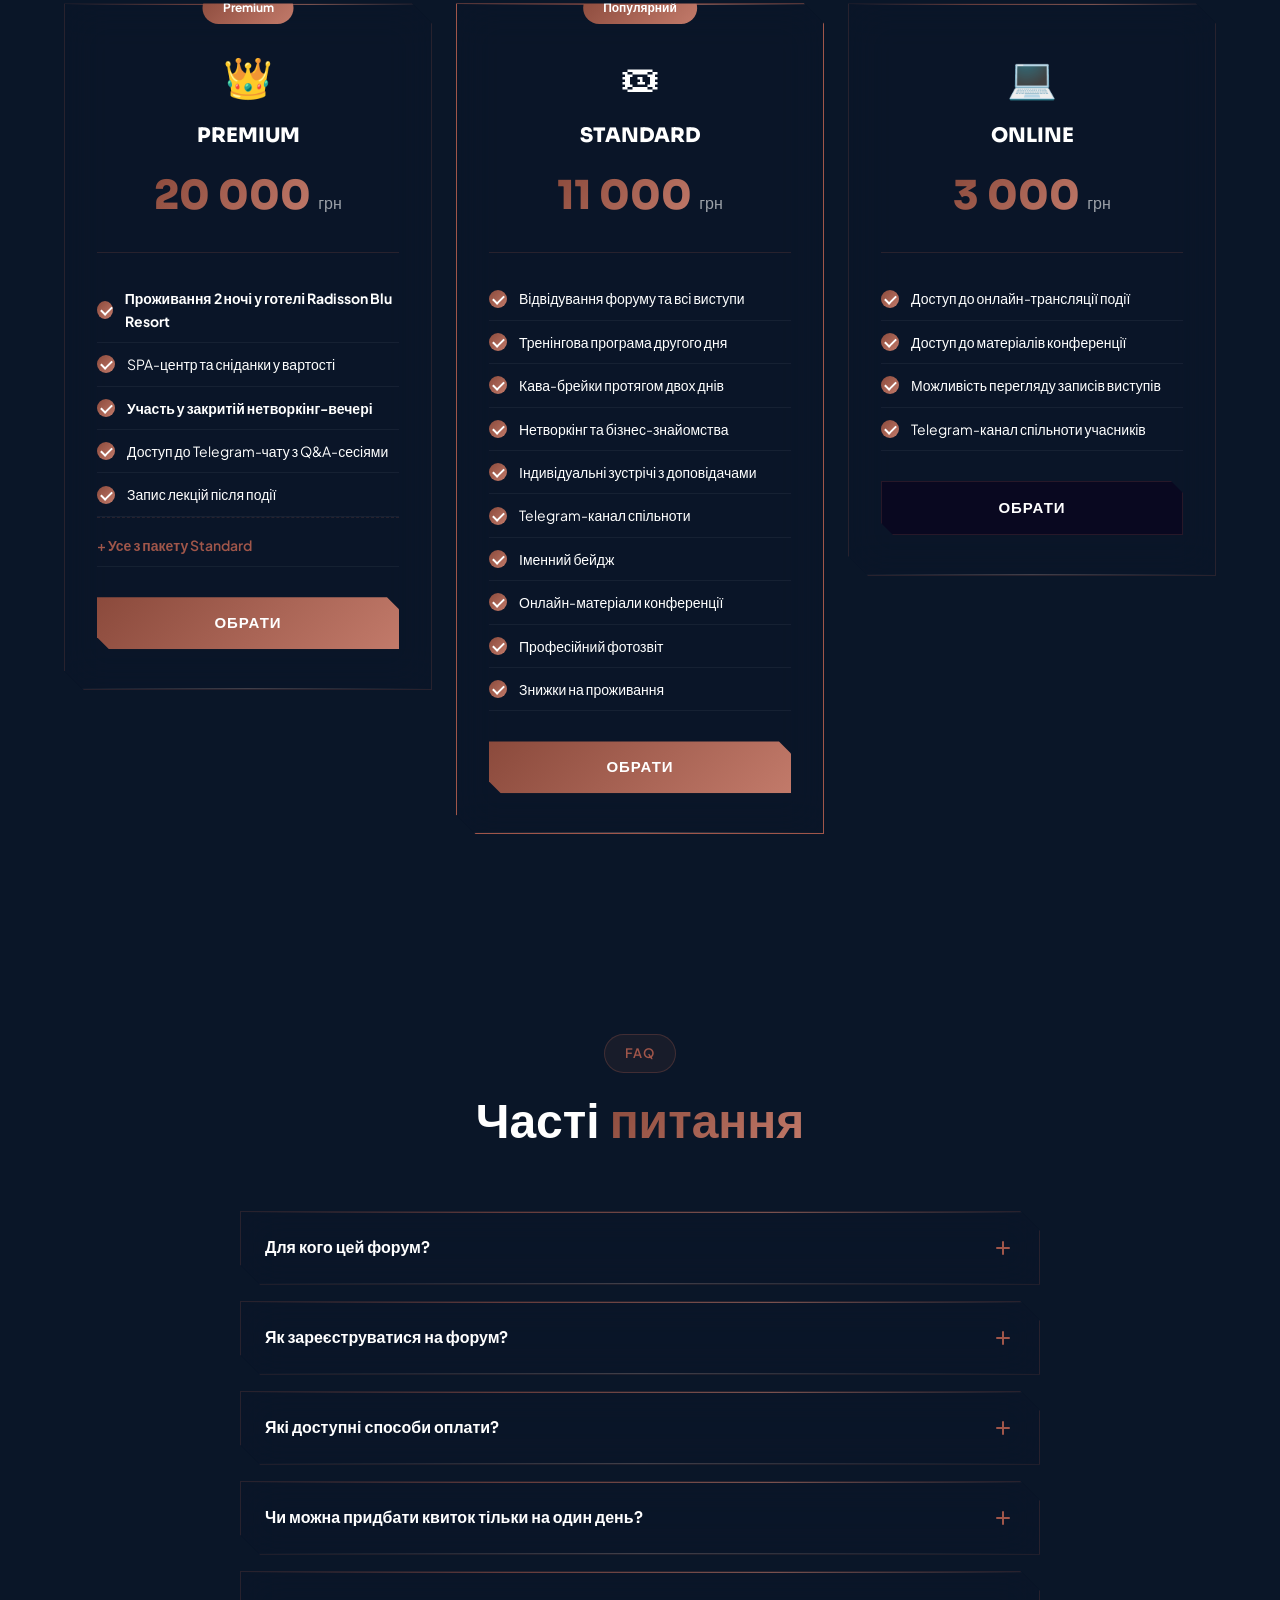
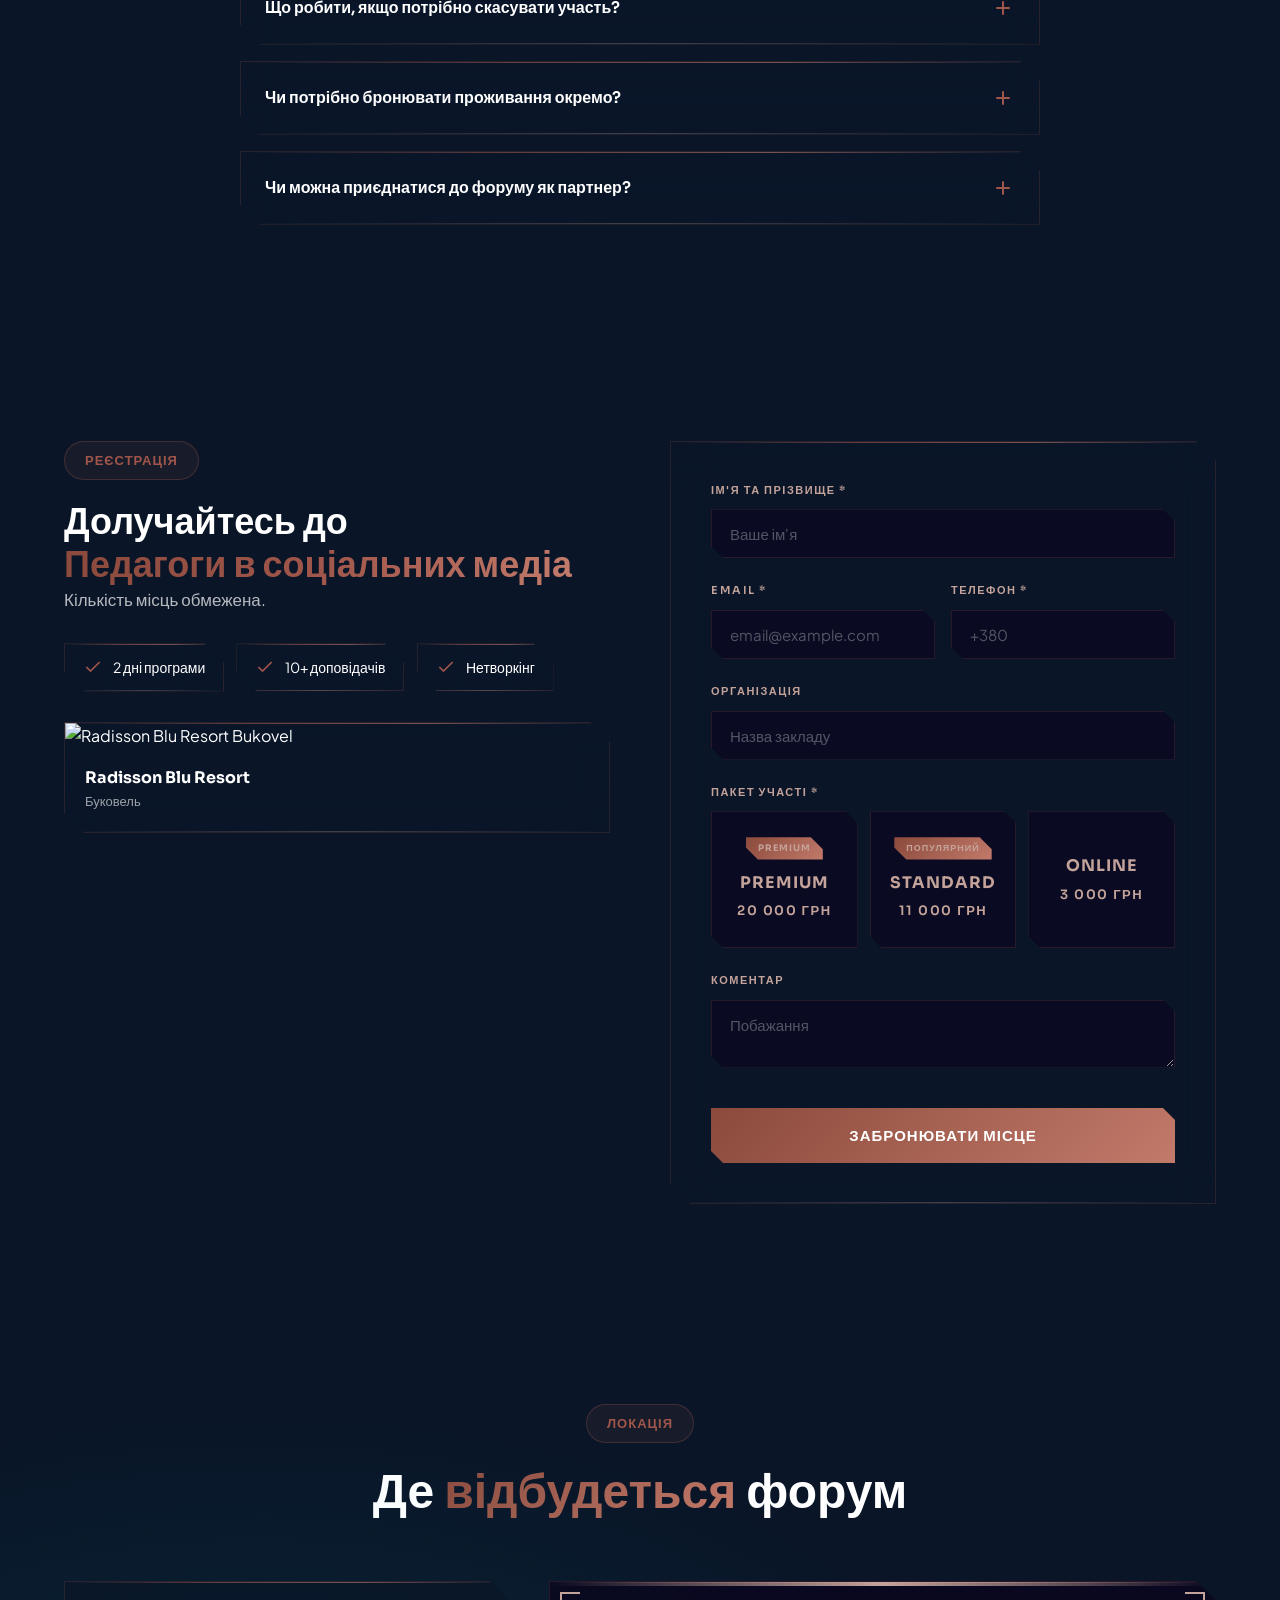
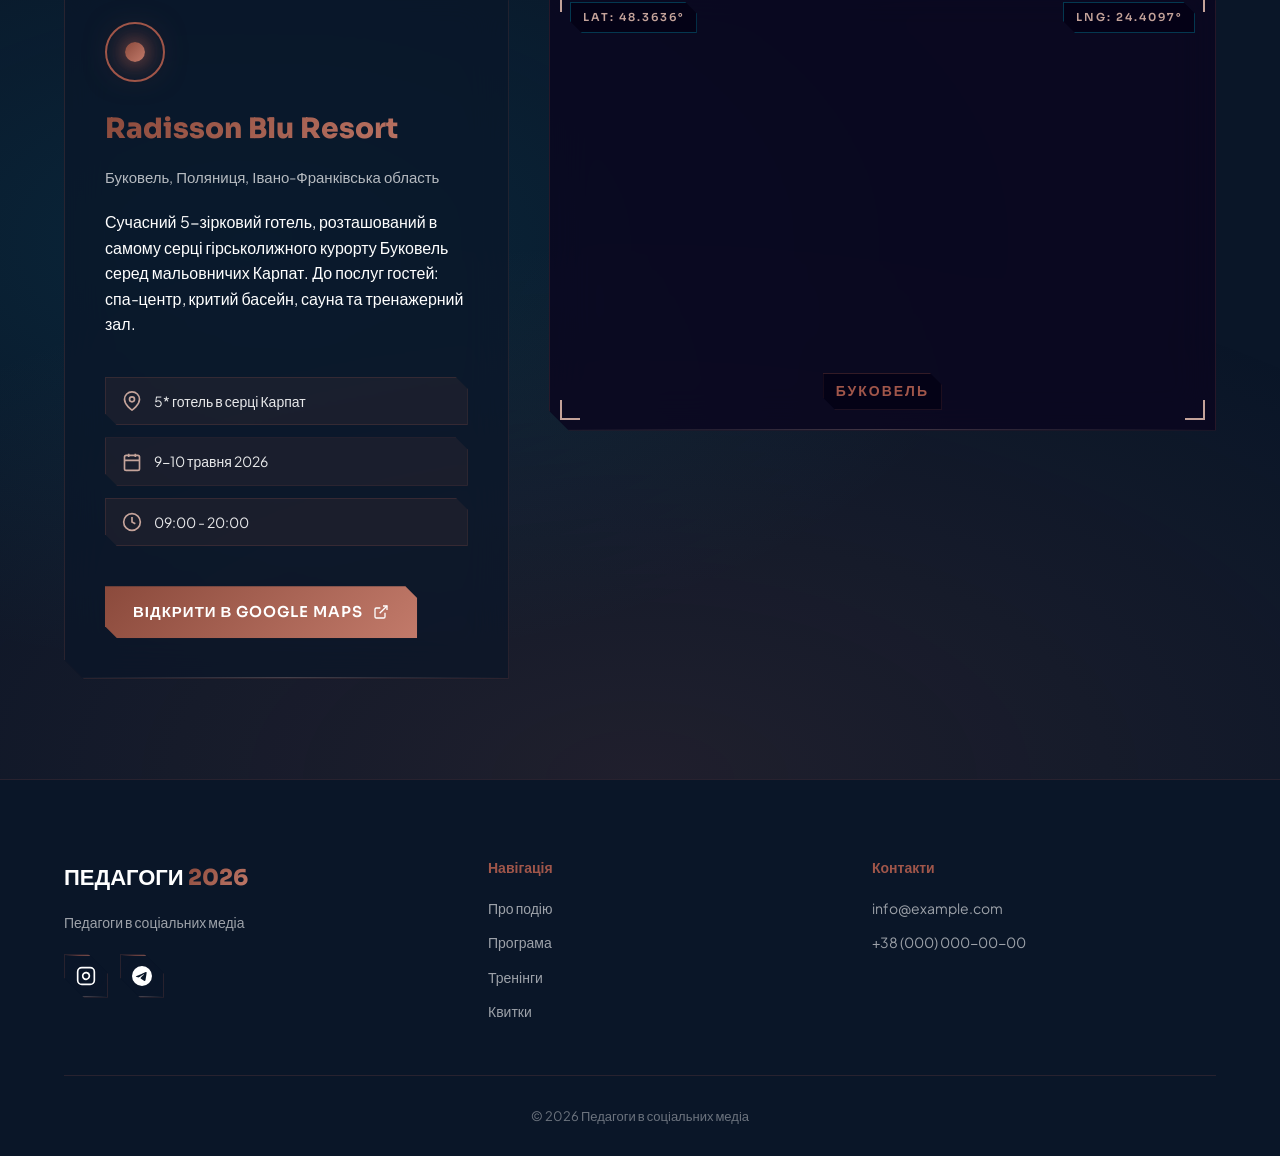
==== commit e602cdcf: "Оновлено кольорову схему: navy blue + terracotta - Замінено фіолетово-рожеву палітру на темно-синю з" ====
--- a/index.html
+++ b/index.html
@@ -31,8 +31,8 @@
                         <path d="M16 10l-6 3v6l6 3 6-3v-6l-6-3z" fill="url(#logoGrad)"/>
                         <defs>
                             <linearGradient id="logoGrad" x1="0%" y1="0%" x2="100%" y2="100%">
-                                <stop offset="0%" stop-color="#A855F7"/>
-                                <stop offset="100%" stop-color="#EC4899"/>
+                                <stop offset="0%" stop-color="#8b4a3c"/>
+                                <stop offset="100%" stop-color="#c27a6a"/>
                             </linearGradient>
                         </defs>
                     </svg>
@@ -60,7 +60,7 @@
     <!-- Hero Section -->
     <section class="hero">
         <div class="hero__bg">
-            <img src="https://images.unsplash.com/photo-1540575467063-178a50c2df87?w=1920&h=1080&fit=crop" alt="" class="hero__bg-image">
+            <img src="./img/photo_2026-03-08_16-32-30.jpg" alt="" class="hero__bg-image">
             <div class="hero__bg-overlay"></div>
             <div class="hero__bg-grid"></div>
             <div class="hero__bg-scanlines"></div>
@@ -237,7 +237,7 @@
                     <div class="feature glass">
                         <div class="feature__icon">
                             <svg width="28" height="28" viewBox="0 0 24 24" fill="none" stroke="url(#grad1)" stroke-width="2">
-                                <defs><linearGradient id="grad1" x1="0%" y1="0%" x2="100%" y2="100%"><stop offset="0%" stop-color="#A855F7"/><stop offset="100%" stop-color="#EC4899"/></linearGradient></defs>
+                                <defs><linearGradient id="grad1" x1="0%" y1="0%" x2="100%" y2="100%"><stop offset="0%" stop-color="#8b4a3c"/><stop offset="100%" stop-color="#c27a6a"/></linearGradient></defs>
                                 <path d="M12 2L2 7l10 5 10-5-10-5z"></path>
                                 <path d="M2 17l10 5 10-5"></path>
                                 <path d="M2 12l10 5 10-5"></path>
@@ -251,7 +251,7 @@
                     <div class="feature glass">
                         <div class="feature__icon">
                             <svg width="28" height="28" viewBox="0 0 24 24" fill="none" stroke="url(#grad2)" stroke-width="2">
-                                <defs><linearGradient id="grad2" x1="0%" y1="0%" x2="100%" y2="100%"><stop offset="0%" stop-color="#A855F7"/><stop offset="100%" stop-color="#EC4899"/></linearGradient></defs>
+                                <defs><linearGradient id="grad2" x1="0%" y1="0%" x2="100%" y2="100%"><stop offset="0%" stop-color="#8b4a3c"/><stop offset="100%" stop-color="#c27a6a"/></linearGradient></defs>
                                 <path d="M17 21v-2a4 4 0 0 0-4-4H5a4 4 0 0 0-4 4v2"></path>
                                 <circle cx="9" cy="7" r="4"></circle>
                                 <path d="M23 21v-2a4 4 0 0 0-3-3.87"></path>
@@ -266,7 +266,7 @@
                     <div class="feature glass">
                         <div class="feature__icon">
                             <svg width="28" height="28" viewBox="0 0 24 24" fill="none" stroke="url(#grad3)" stroke-width="2">
-                                <defs><linearGradient id="grad3" x1="0%" y1="0%" x2="100%" y2="100%"><stop offset="0%" stop-color="#A855F7"/><stop offset="100%" stop-color="#EC4899"/></linearGradient></defs>
+                                <defs><linearGradient id="grad3" x1="0%" y1="0%" x2="100%" y2="100%"><stop offset="0%" stop-color="#8b4a3c"/><stop offset="100%" stop-color="#c27a6a"/></linearGradient></defs>
                                 <polygon points="12 2 15.09 8.26 22 9.27 17 14.14 18.18 21.02 12 17.77 5.82 21.02 7 14.14 2 9.27 8.91 8.26 12 2"></polygon>
                             </svg>
                         </div>
@@ -418,7 +418,7 @@
                 <div class="training__item glass">
                     <div class="training__icon">
                         <svg width="32" height="32" viewBox="0 0 24 24" fill="none" stroke="url(#trainGrad1)" stroke-width="2">
-                            <defs><linearGradient id="trainGrad1" x1="0%" y1="0%" x2="100%" y2="100%"><stop offset="0%" stop-color="#A855F7"/><stop offset="100%" stop-color="#EC4899"/></linearGradient></defs>
+                            <defs><linearGradient id="trainGrad1" x1="0%" y1="0%" x2="100%" y2="100%"><stop offset="0%" stop-color="#8b4a3c"/><stop offset="100%" stop-color="#c27a6a"/></linearGradient></defs>
                             <circle cx="12" cy="8" r="5"></circle>
                             <path d="M3 21v-2a7 7 0 0 1 7-7h4a7 7 0 0 1 7 7v2"></path>
                         </svg>
@@ -429,7 +429,7 @@
                 <div class="training__item glass">
                     <div class="training__icon">
                         <svg width="32" height="32" viewBox="0 0 24 24" fill="none" stroke="url(#trainGrad2)" stroke-width="2">
-                            <defs><linearGradient id="trainGrad2" x1="0%" y1="0%" x2="100%" y2="100%"><stop offset="0%" stop-color="#A855F7"/><stop offset="100%" stop-color="#EC4899"/></linearGradient></defs>
+                            <defs><linearGradient id="trainGrad2" x1="0%" y1="0%" x2="100%" y2="100%"><stop offset="0%" stop-color="#8b4a3c"/><stop offset="100%" stop-color="#c27a6a"/></linearGradient></defs>
                             <rect x="2" y="3" width="20" height="14" rx="2" ry="2"></rect>
                             <line x1="8" y1="21" x2="16" y2="21"></line>
                             <line x1="12" y1="17" x2="12" y2="21"></line>
@@ -441,7 +441,7 @@
                 <div class="training__item glass">
                     <div class="training__icon">
                         <svg width="32" height="32" viewBox="0 0 24 24" fill="none" stroke="url(#trainGrad3)" stroke-width="2">
-                            <defs><linearGradient id="trainGrad3" x1="0%" y1="0%" x2="100%" y2="100%"><stop offset="0%" stop-color="#A855F7"/><stop offset="100%" stop-color="#EC4899"/></linearGradient></defs>
+                            <defs><linearGradient id="trainGrad3" x1="0%" y1="0%" x2="100%" y2="100%"><stop offset="0%" stop-color="#8b4a3c"/><stop offset="100%" stop-color="#c27a6a"/></linearGradient></defs>
                             <path d="M18 8A6 6 0 0 0 6 8c0 7-3 9-3 9h18s-3-2-3-9"></path>
                             <path d="M13.73 21a2 2 0 0 1-3.46 0"></path>
                         </svg>
@@ -452,7 +452,7 @@
                 <div class="training__item glass">
                     <div class="training__icon">
                         <svg width="32" height="32" viewBox="0 0 24 24" fill="none" stroke="url(#trainGrad4)" stroke-width="2">
-                            <defs><linearGradient id="trainGrad4" x1="0%" y1="0%" x2="100%" y2="100%"><stop offset="0%" stop-color="#A855F7"/><stop offset="100%" stop-color="#EC4899"/></linearGradient></defs>
+                            <defs><linearGradient id="trainGrad4" x1="0%" y1="0%" x2="100%" y2="100%"><stop offset="0%" stop-color="#8b4a3c"/><stop offset="100%" stop-color="#c27a6a"/></linearGradient></defs>
                             <path d="M12 2a10 10 0 1 0 10 10H12V2z"></path>
                             <path d="M12 2a10 10 0 0 1 10 10"></path>
                             <circle cx="12" cy="12" r="3"></circle>
@@ -464,7 +464,7 @@
                 <div class="training__item glass">
                     <div class="training__icon">
                         <svg width="32" height="32" viewBox="0 0 24 24" fill="none" stroke="url(#trainGrad5)" stroke-width="2">
-                            <defs><linearGradient id="trainGrad5" x1="0%" y1="0%" x2="100%" y2="100%"><stop offset="0%" stop-color="#A855F7"/><stop offset="100%" stop-color="#EC4899"/></linearGradient></defs>
+                            <defs><linearGradient id="trainGrad5" x1="0%" y1="0%" x2="100%" y2="100%"><stop offset="0%" stop-color="#8b4a3c"/><stop offset="100%" stop-color="#c27a6a"/></linearGradient></defs>
                             <polygon points="12 2 15.09 8.26 22 9.27 17 14.14 18.18 21.02 12 17.77 5.82 21.02 7 14.14 2 9.27 8.91 8.26 12 2"></polygon>
                         </svg>
                     </div>
@@ -650,7 +650,7 @@
                     </div>
 
                     <div class="form-section__location glass">
-                        <img src="img/photo_2026-03-05_21-48-17.jpg" alt="Radisson Blu Resort Bukovel">
+                        <img src="img/hotel.jpg" alt="Radisson Blu Resort Bukovel">
                         <div class="form-section__location-info">
                             <h4>Radisson Blu Resort</h4>
                             <p>Буковель</p>
--- a/styles.css
+++ b/styles.css
@@ -1,24 +1,24 @@
 /* ==========================================
-   CREATIVE V2 - Purple/Pink Theme
+   CREATIVE V2 - Navy Blue / Terracotta Theme
    Fonts: Sora + Plus Jakarta Sans
    ========================================== */
 
 :root {
-    --color-bg: #030014;
-    --color-bg-light: #0a0520;
+    --color-bg: #0a1628;
+    --color-bg-light: #0d1b2a;
     --color-bg-card: rgba(255, 255, 255, 0.02);
     --color-text: #ffffff;
-    --color-text-muted: #a78bfa;
-    --color-primary: #a855f7;
-    --color-secondary: #ec4899;
-    --color-cyan: #06b6d4;
-    --color-accent-gradient: linear-gradient(135deg, #a855f7 0%, #ec4899 100%);
-    --color-glow: rgba(168, 85, 247, 0.5);
-    --color-border: rgba(168, 85, 247, 0.3);
+    --color-text-muted: #c4a39a;
+    --color-primary: #a0564a;
+    --color-secondary: #c27a6a;
+    --color-cyan: #c4a39a;
+    --color-accent-gradient: linear-gradient(135deg, #8b4a3c 0%, #c27a6a 100%);
+    --color-glow: rgba(160, 86, 74, 0.5);
+    --color-border: rgba(160, 86, 74, 0.3);
     --font-heading: 'Sora', sans-serif;
     --font-body: 'Plus Jakarta Sans', sans-serif;
-    --glass-bg: rgba(10, 5, 30, 0.7);
-    --glass-border: rgba(168, 85, 247, 0.2);
+    --glass-bg: rgba(10, 22, 40, 0.7);
+    --glass-border: rgba(160, 86, 74, 0.2);
     --transition: 0.3s cubic-bezier(0.4, 0, 0.2, 1);
     --clip-corner: polygon(0 0, calc(100% - 20px) 0, 100% 20px, 100% 100%, 20px 100%, 0 calc(100% - 20px));
     --clip-corner-sm: polygon(0 0, calc(100% - 12px) 0, 100% 12px, 100% 100%, 12px 100%, 0 calc(100% - 12px));
@@ -50,9 +50,9 @@
     position: absolute;
     inset: 0;
     background:
-        radial-gradient(ellipse 80% 50% at 50% -20%, rgba(168, 85, 247, 0.3), transparent),
-        radial-gradient(ellipse 60% 50% at 100% 50%, rgba(236, 72, 153, 0.15), transparent),
-        radial-gradient(ellipse 60% 50% at 0% 50%, rgba(168, 85, 247, 0.15), transparent);
+        radial-gradient(ellipse 80% 50% at 50% -20%, rgba(160, 86, 74, 0.3), transparent),
+        radial-gradient(ellipse 60% 50% at 100% 50%, rgba(194, 122, 106, 0.15), transparent),
+        radial-gradient(ellipse 60% 50% at 0% 50%, rgba(160, 86, 74, 0.15), transparent);
 }
 
 .bg-orbs .orb {
@@ -64,13 +64,13 @@
 
 .orb--1 {
     width: 600px; height: 600px;
-    background: rgba(168, 85, 247, 0.3);
+    background: rgba(160, 86, 74, 0.3);
     top: -200px; left: -200px;
 }
 
 .orb--2 {
     width: 400px; height: 400px;
-    background: rgba(236, 72, 153, 0.25);
+    background: rgba(194, 122, 106, 0.25);
     top: 50%; right: -100px;
     animation-delay: -7s;
 }
@@ -140,8 +140,8 @@
         0deg,
         transparent,
         transparent 2px,
-        rgba(168, 85, 247, 0.03) 2px,
-        rgba(168, 85, 247, 0.03) 4px
+        rgba(160, 86, 74, 0.03) 2px,
+        rgba(160, 86, 74, 0.03) 4px
     );
     pointer-events: none;
     z-index: 1;
@@ -150,8 +150,8 @@
 /* Cyber Grid */
 .cyber-grid {
     background-image:
-        linear-gradient(rgba(168, 85, 247, 0.1) 1px, transparent 1px),
-        linear-gradient(90deg, rgba(168, 85, 247, 0.1) 1px, transparent 1px);
+        linear-gradient(rgba(160, 86, 74, 0.1) 1px, transparent 1px),
+        linear-gradient(90deg, rgba(160, 86, 74, 0.1) 1px, transparent 1px);
     background-size: 50px 50px;
 }
 
@@ -227,7 +227,7 @@
 }
 
 .text-gradient-animated {
-    background: linear-gradient(90deg, #a855f7, #ec4899, #f472b6, #ec4899, #a855f7);
+    background: linear-gradient(90deg, #8b4a3c, #a0564a, #c27a6a, #a0564a, #8b4a3c);
     background-size: 200% auto;
     -webkit-background-clip: text;
     -webkit-text-fill-color: transparent;
@@ -279,14 +279,14 @@
 .btn--primary {
     background: var(--color-accent-gradient);
     color: #fff;
-    box-shadow: 0 0 20px rgba(168, 85, 247, 0.3);
+    box-shadow: 0 0 20px rgba(160, 86, 74, 0.3);
 }
 
 .btn--primary:hover {
     transform: translateY(-3px);
     box-shadow:
-        0 0 30px rgba(168, 85, 247, 0.5),
-        0 0 60px rgba(168, 85, 247, 0.3),
+        0 0 30px rgba(160, 86, 74, 0.5),
+        0 0 60px rgba(160, 86, 74, 0.3),
         inset 0 0 20px rgba(255, 255, 255, 0.1);
 }
 
@@ -297,9 +297,9 @@
 }
 
 .btn--glass:hover {
-    background: rgba(168, 85, 247, 0.2);
+    background: rgba(160, 86, 74, 0.2);
     border-color: var(--color-primary);
-    box-shadow: 0 0 20px rgba(168, 85, 247, 0.3);
+    box-shadow: 0 0 20px rgba(160, 86, 74, 0.3);
 }
 
 .btn--large {
@@ -314,8 +314,8 @@
 }
 
 @keyframes btnPulse {
-    0%, 100% { box-shadow: 0 0 20px rgba(168, 85, 247, 0.3); }
-    50% { box-shadow: 0 0 40px rgba(168, 85, 247, 0.5), 0 0 60px rgba(236, 72, 153, 0.3); }
+    0%, 100% { box-shadow: 0 0 20px rgba(160, 86, 74, 0.3); }
+    50% { box-shadow: 0 0 40px rgba(160, 86, 74, 0.5), 0 0 60px rgba(194, 122, 106, 0.3); }
 }
 
 /* ==========================================
@@ -464,18 +464,18 @@
     color: transparent;
     display: block;
     text-shadow:
-        0 0 40px rgba(168, 85, 247, 0.5),
-        0 0 80px rgba(168, 85, 247, 0.3);
+        0 0 40px rgba(160, 86, 74, 0.5),
+        0 0 80px rgba(160, 86, 74, 0.3);
     animation: yearGlow 3s ease-in-out infinite;
 }
 
 @keyframes yearGlow {
     0%, 100% {
-        text-shadow: 0 0 40px rgba(168, 85, 247, 0.5), 0 0 80px rgba(168, 85, 247, 0.3);
+        text-shadow: 0 0 40px rgba(160, 86, 74, 0.5), 0 0 80px rgba(160, 86, 74, 0.3);
         -webkit-text-stroke-color: var(--color-primary);
     }
     50% {
-        text-shadow: 0 0 60px rgba(236, 72, 153, 0.6), 0 0 100px rgba(236, 72, 153, 0.4);
+        text-shadow: 0 0 60px rgba(194, 122, 106, 0.6), 0 0 100px rgba(194, 122, 106, 0.4);
         -webkit-text-stroke-color: var(--color-secondary);
     }
 }
@@ -580,7 +580,7 @@
     background: var(--color-accent-gradient);
     -webkit-background-clip: text;
     -webkit-text-fill-color: transparent;
-    text-shadow: 0 0 30px rgba(168, 85, 247, 0.5);
+    text-shadow: 0 0 30px rgba(160, 86, 74, 0.5);
     animation: countGlow 2s ease-in-out infinite;
 }
 
@@ -712,7 +712,7 @@
 .stats__item:hover {
     transform: translateY(-8px);
     border-color: var(--color-primary);
-    box-shadow: 0 20px 40px rgba(168, 85, 247, 0.2);
+    box-shadow: 0 20px 40px rgba(160, 86, 74, 0.2);
 }
 
 .stats__number {
@@ -722,7 +722,7 @@
     background: var(--color-accent-gradient);
     -webkit-background-clip: text;
     -webkit-text-fill-color: transparent;
-    text-shadow: 0 0 40px rgba(168, 85, 247, 0.5);
+    text-shadow: 0 0 40px rgba(160, 86, 74, 0.5);
 }
 
 .stats__suffix {
@@ -752,8 +752,8 @@
 .section-tag {
     display: inline-block;
     padding: 8px 20px;
-    background: rgba(168, 85, 247, 0.1);
-    border: 1px solid rgba(168, 85, 247, 0.3);
+    background: rgba(160, 86, 74, 0.1);
+    border: 1px solid rgba(160, 86, 74, 0.3);
     border-radius: 30px;
     font-size: 13px;
     font-weight: 600;
@@ -816,7 +816,7 @@
     display: flex;
     align-items: center;
     justify-content: center;
-    background: rgba(168, 85, 247, 0.1);
+    background: rgba(160, 86, 74, 0.1);
     border-radius: 16px;
 }
 
@@ -1037,7 +1037,7 @@
 .training__icon {
     width: 80px;
     height: 80px;
-    background: rgba(168, 85, 247, 0.1);
+    background: rgba(160, 86, 74, 0.1);
     border-radius: 50%;
     display: flex;
     align-items: center;
@@ -1339,8 +1339,9 @@
 
 .form-section__location img {
     width: 100%;
-    height: 180px;
+    height: 320px;
     object-fit: cover;
+    object-position: bottom;
 }
 
 .form-section__location-info {
@@ -1394,8 +1395,8 @@
 .form-group textarea:focus {
     outline: none;
     border-color: var(--color-primary);
-    background: rgba(168, 85, 247, 0.1);
-    box-shadow: 0 0 20px rgba(168, 85, 247, 0.2), inset 0 0 20px rgba(168, 85, 247, 0.05);
+    background: rgba(160, 86, 74, 0.1);
+    box-shadow: 0 0 20px rgba(160, 86, 74, 0.2), inset 0 0 20px rgba(160, 86, 74, 0.05);
 }
 
 .form-group input::placeholder,
@@ -1468,15 +1469,15 @@
 
 .package-option:hover .package-option__content {
     border-color: var(--color-primary);
-    background: rgba(168, 85, 247, 0.1);
+    background: rgba(160, 86, 74, 0.1);
 }
 
 .package-option input:checked + .package-option__content {
     border-color: var(--color-primary);
-    background: rgba(168, 85, 247, 0.15);
+    background: rgba(160, 86, 74, 0.15);
     box-shadow:
-        0 0 30px rgba(168, 85, 247, 0.3),
-        inset 0 0 30px rgba(168, 85, 247, 0.1);
+        0 0 30px rgba(160, 86, 74, 0.3),
+        inset 0 0 30px rgba(160, 86, 74, 0.1);
 }
 
 .package-option input:checked + .package-option__content::before {
@@ -1619,16 +1620,16 @@
     inset: 0;
     background:
         linear-gradient(180deg, rgba(3, 0, 20, 0.3) 0%, rgba(3, 0, 20, 0.6) 50%, rgba(3, 0, 20, 0.95) 100%),
-        linear-gradient(135deg, rgba(168, 85, 247, 0.2) 0%, transparent 50%),
-        linear-gradient(225deg, rgba(236, 72, 153, 0.15) 0%, transparent 50%);
+        linear-gradient(135deg, rgba(160, 86, 74, 0.2) 0%, transparent 50%),
+        linear-gradient(225deg, rgba(194, 122, 106, 0.15) 0%, transparent 50%);
 }
 
 .hero__bg-grid {
     position: absolute;
     inset: 0;
     background-image:
-        linear-gradient(rgba(168, 85, 247, 0.08) 1px, transparent 1px),
-        linear-gradient(90deg, rgba(168, 85, 247, 0.08) 1px, transparent 1px);
+        linear-gradient(rgba(160, 86, 74, 0.08) 1px, transparent 1px),
+        linear-gradient(90deg, rgba(160, 86, 74, 0.08) 1px, transparent 1px);
     background-size: 60px 60px;
     animation: gridMove 20s linear infinite;
 }
@@ -1645,8 +1646,8 @@
         0deg,
         transparent,
         transparent 2px,
-        rgba(168, 85, 247, 0.03) 2px,
-        rgba(168, 85, 247, 0.03) 4px
+        rgba(160, 86, 74, 0.03) 2px,
+        rgba(160, 86, 74, 0.03) 4px
     );
     pointer-events: none;
     animation: scanlineMove 8s linear infinite;
@@ -1670,7 +1671,7 @@
     position: absolute;
     inset: 0;
     background:
-        radial-gradient(ellipse 80% 50% at 50% 100%, rgba(168, 85, 247, 0.15), transparent),
+        radial-gradient(ellipse 80% 50% at 50% 100%, rgba(160, 86, 74, 0.15), transparent),
         radial-gradient(ellipse 60% 40% at 20% 50%, rgba(6, 182, 212, 0.1), transparent);
     pointer-events: none;
 }
@@ -1757,8 +1758,8 @@
     align-items: center;
     gap: 12px;
     padding: 12px 16px;
-    background: rgba(168, 85, 247, 0.1);
-    border: 1px solid rgba(168, 85, 247, 0.2);
+    background: rgba(160, 86, 74, 0.1);
+    border: 1px solid rgba(160, 86, 74, 0.2);
     clip-path: var(--clip-corner-sm);
     font-size: 14px;
     color: rgba(255, 255, 255, 0.9);
@@ -1932,7 +1933,7 @@
     transform: translateX(-50%);
     font-size: 14px;
     color: var(--color-primary);
-    border-color: rgba(168, 85, 247, 0.3);
+    border-color: rgba(160, 86, 74, 0.3);
     animation-delay: -2s;
 }
 
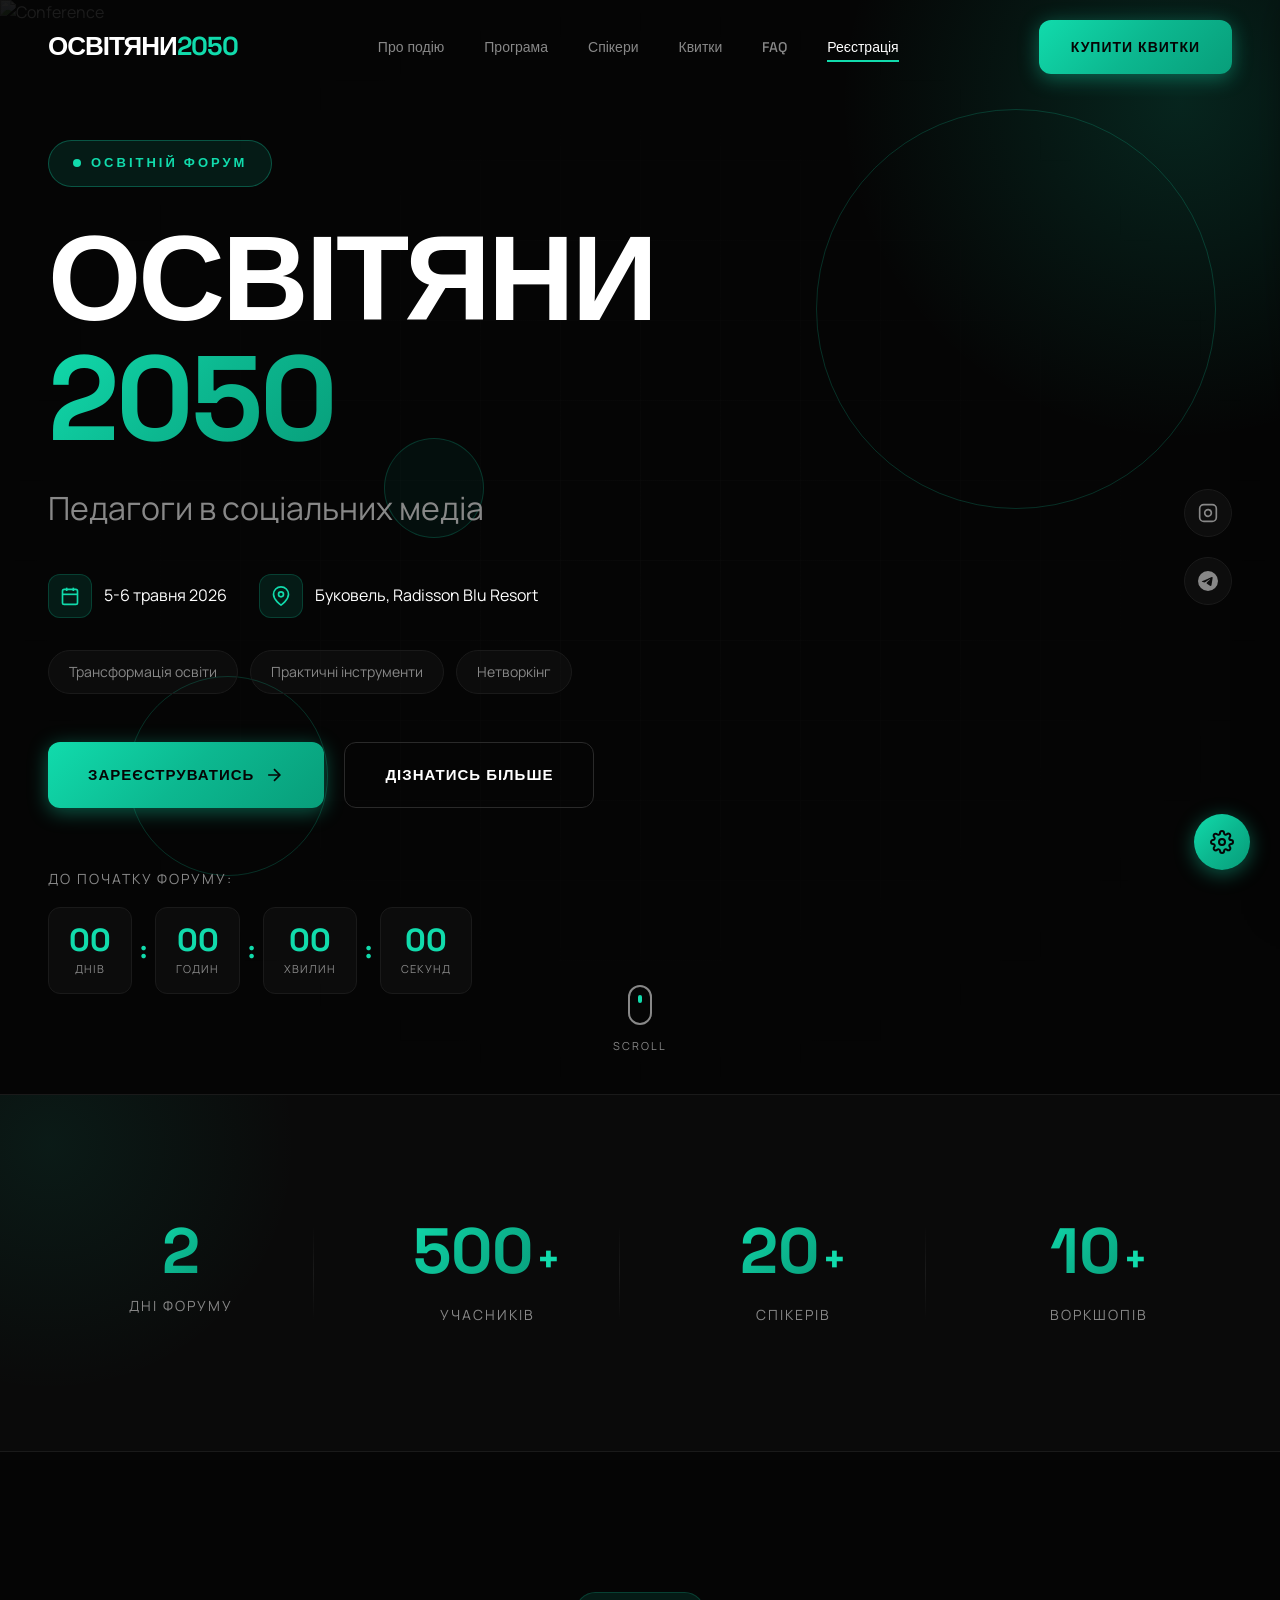
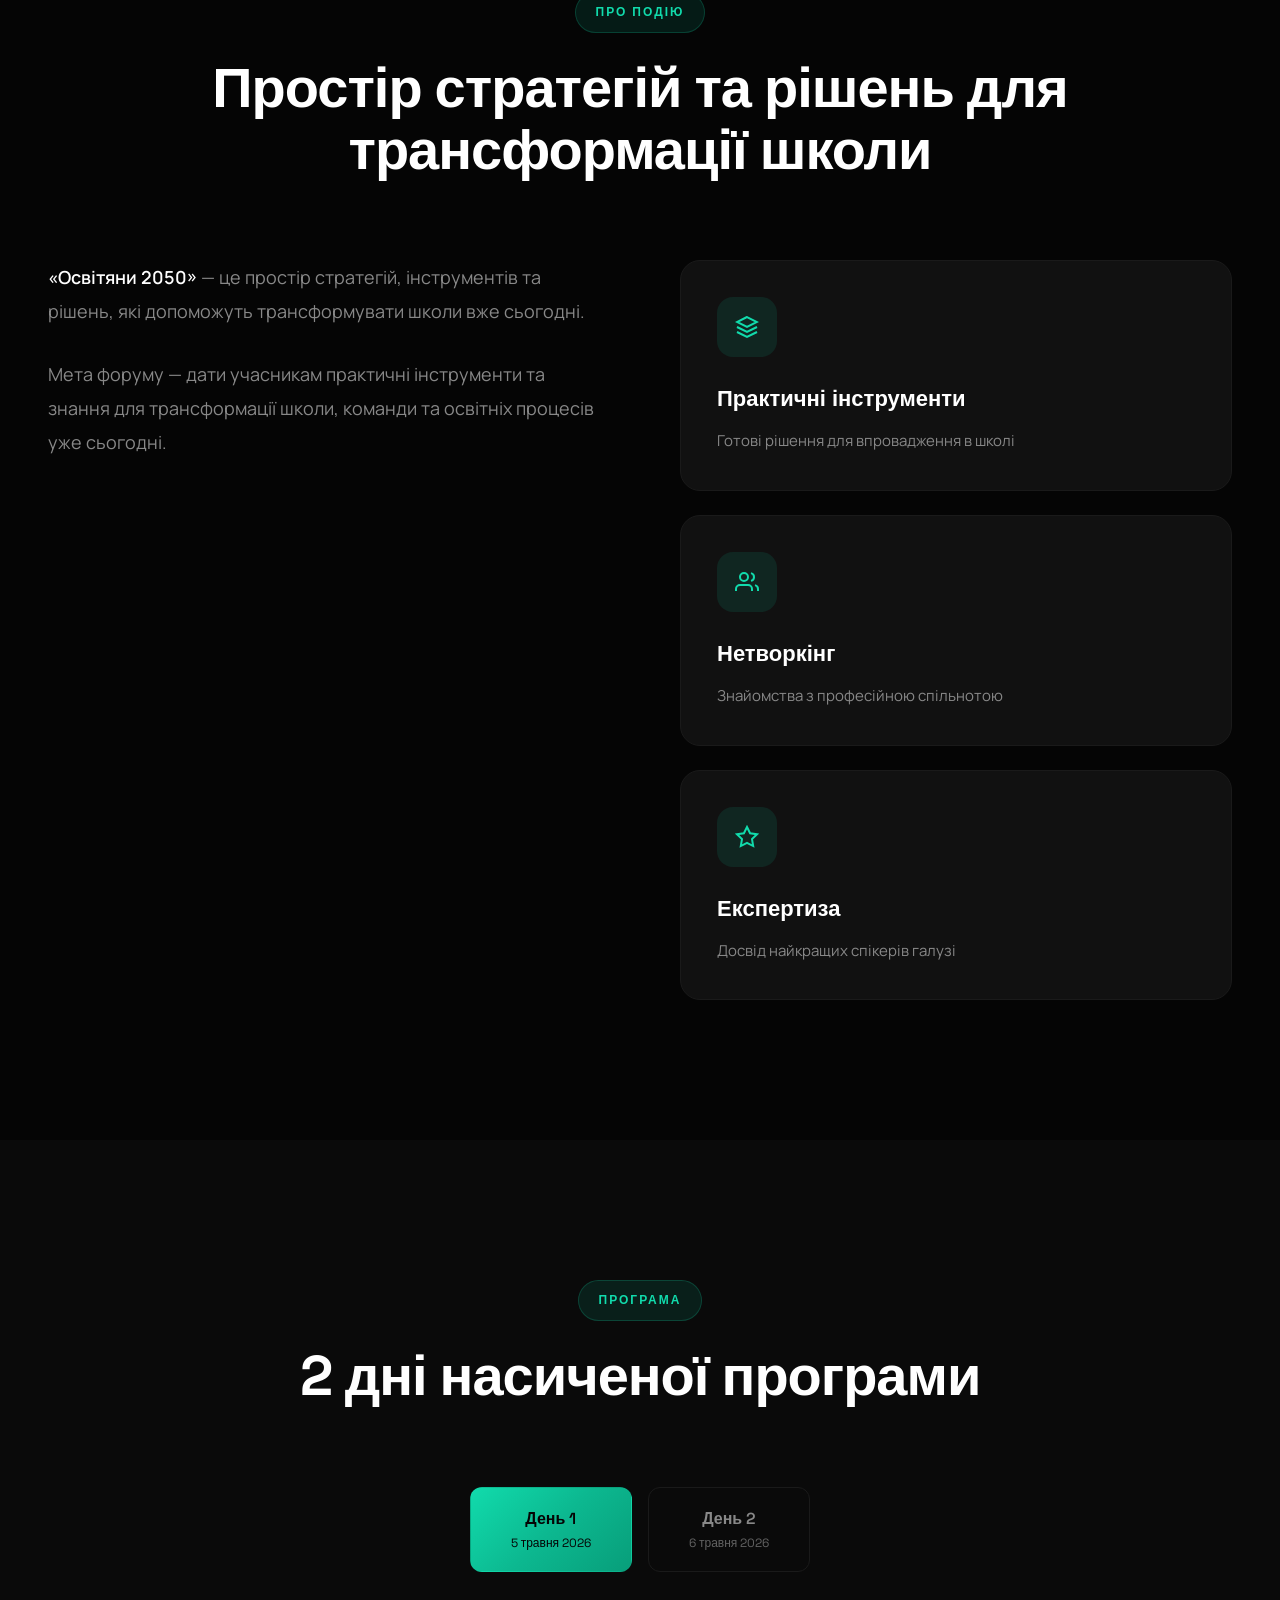
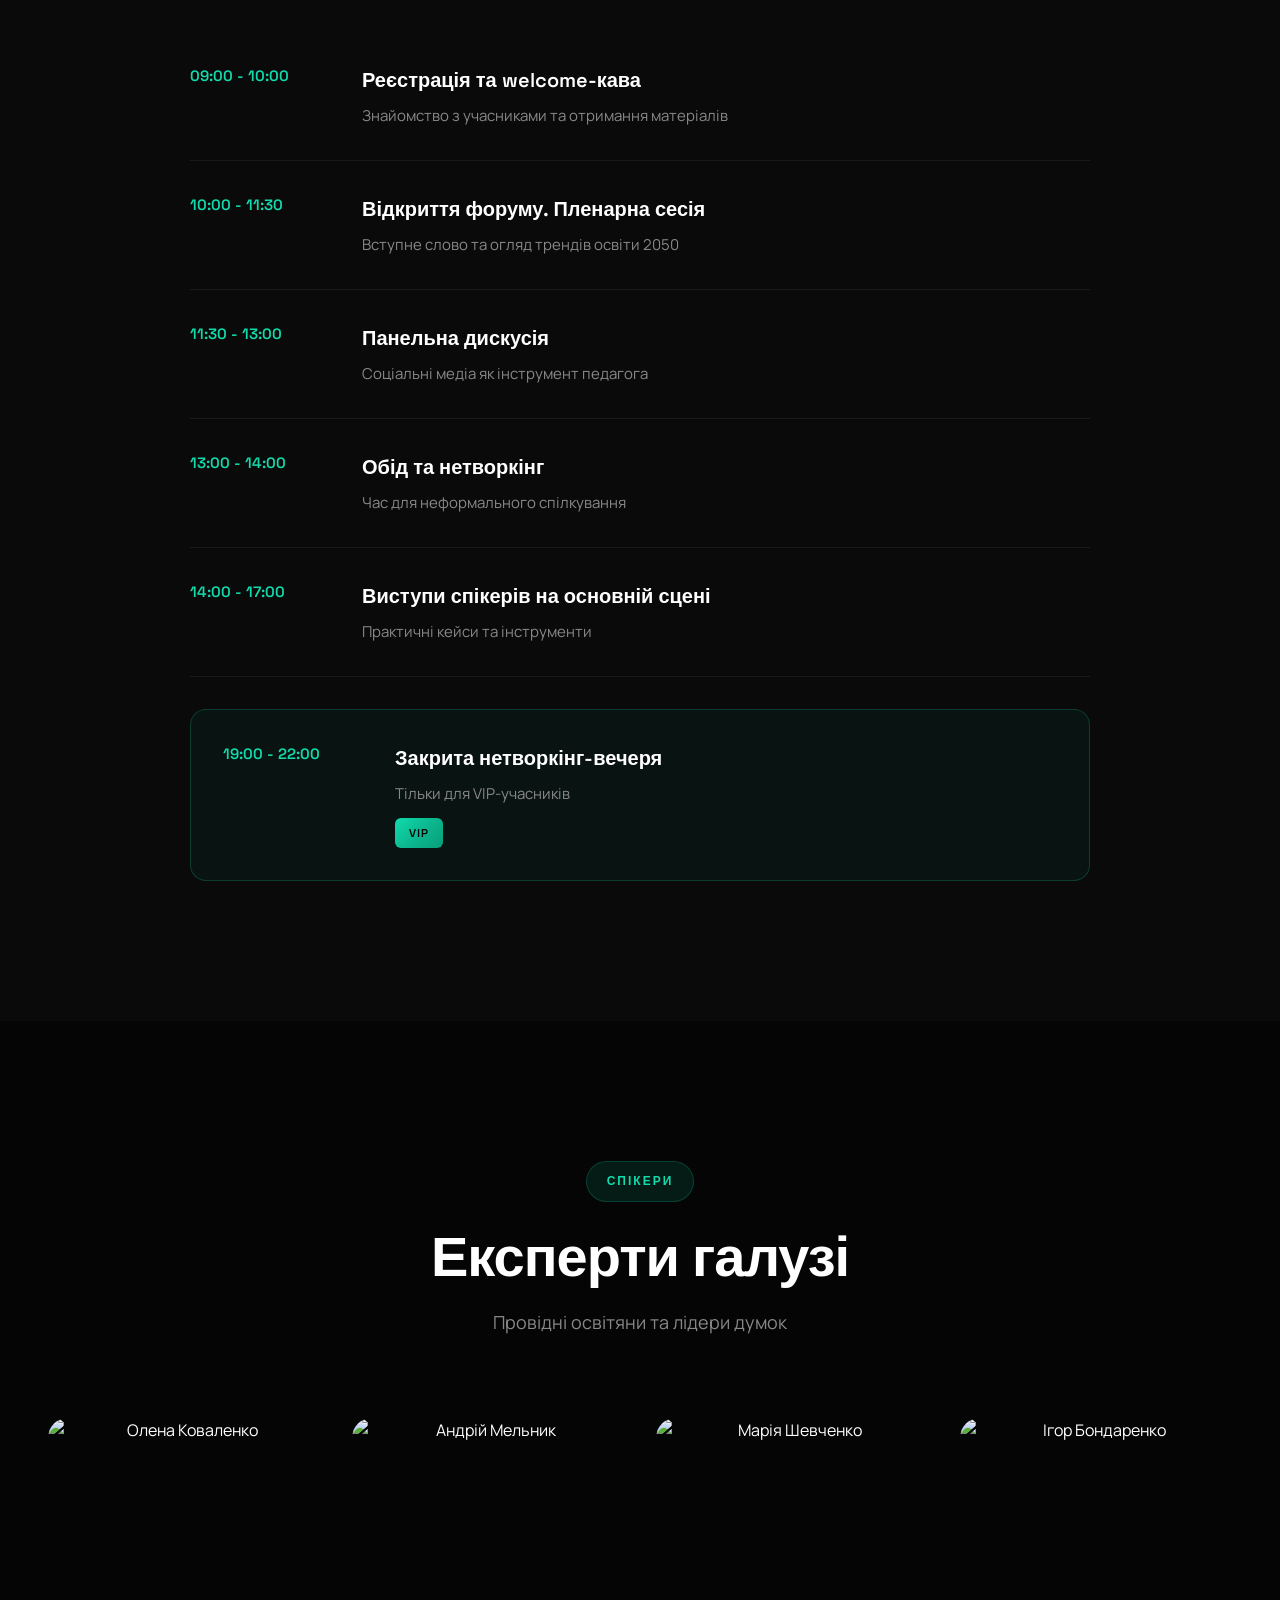
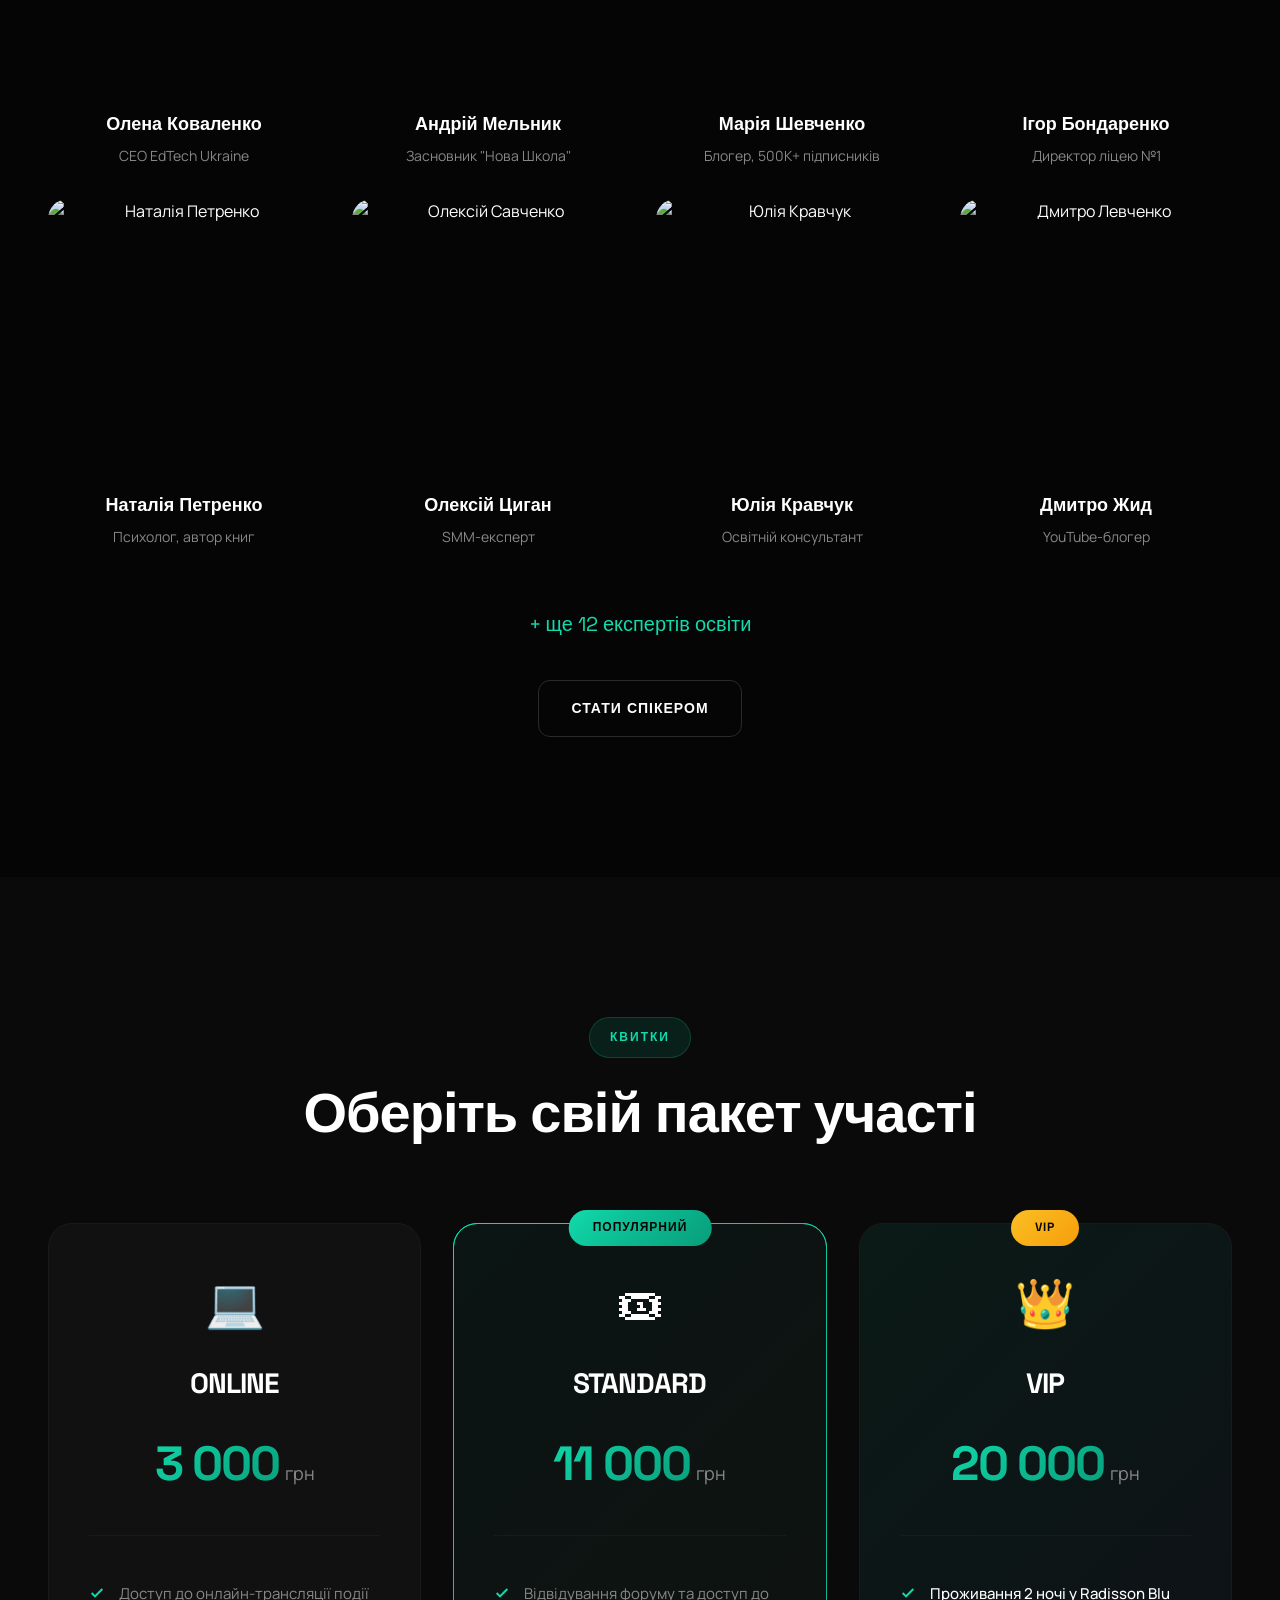
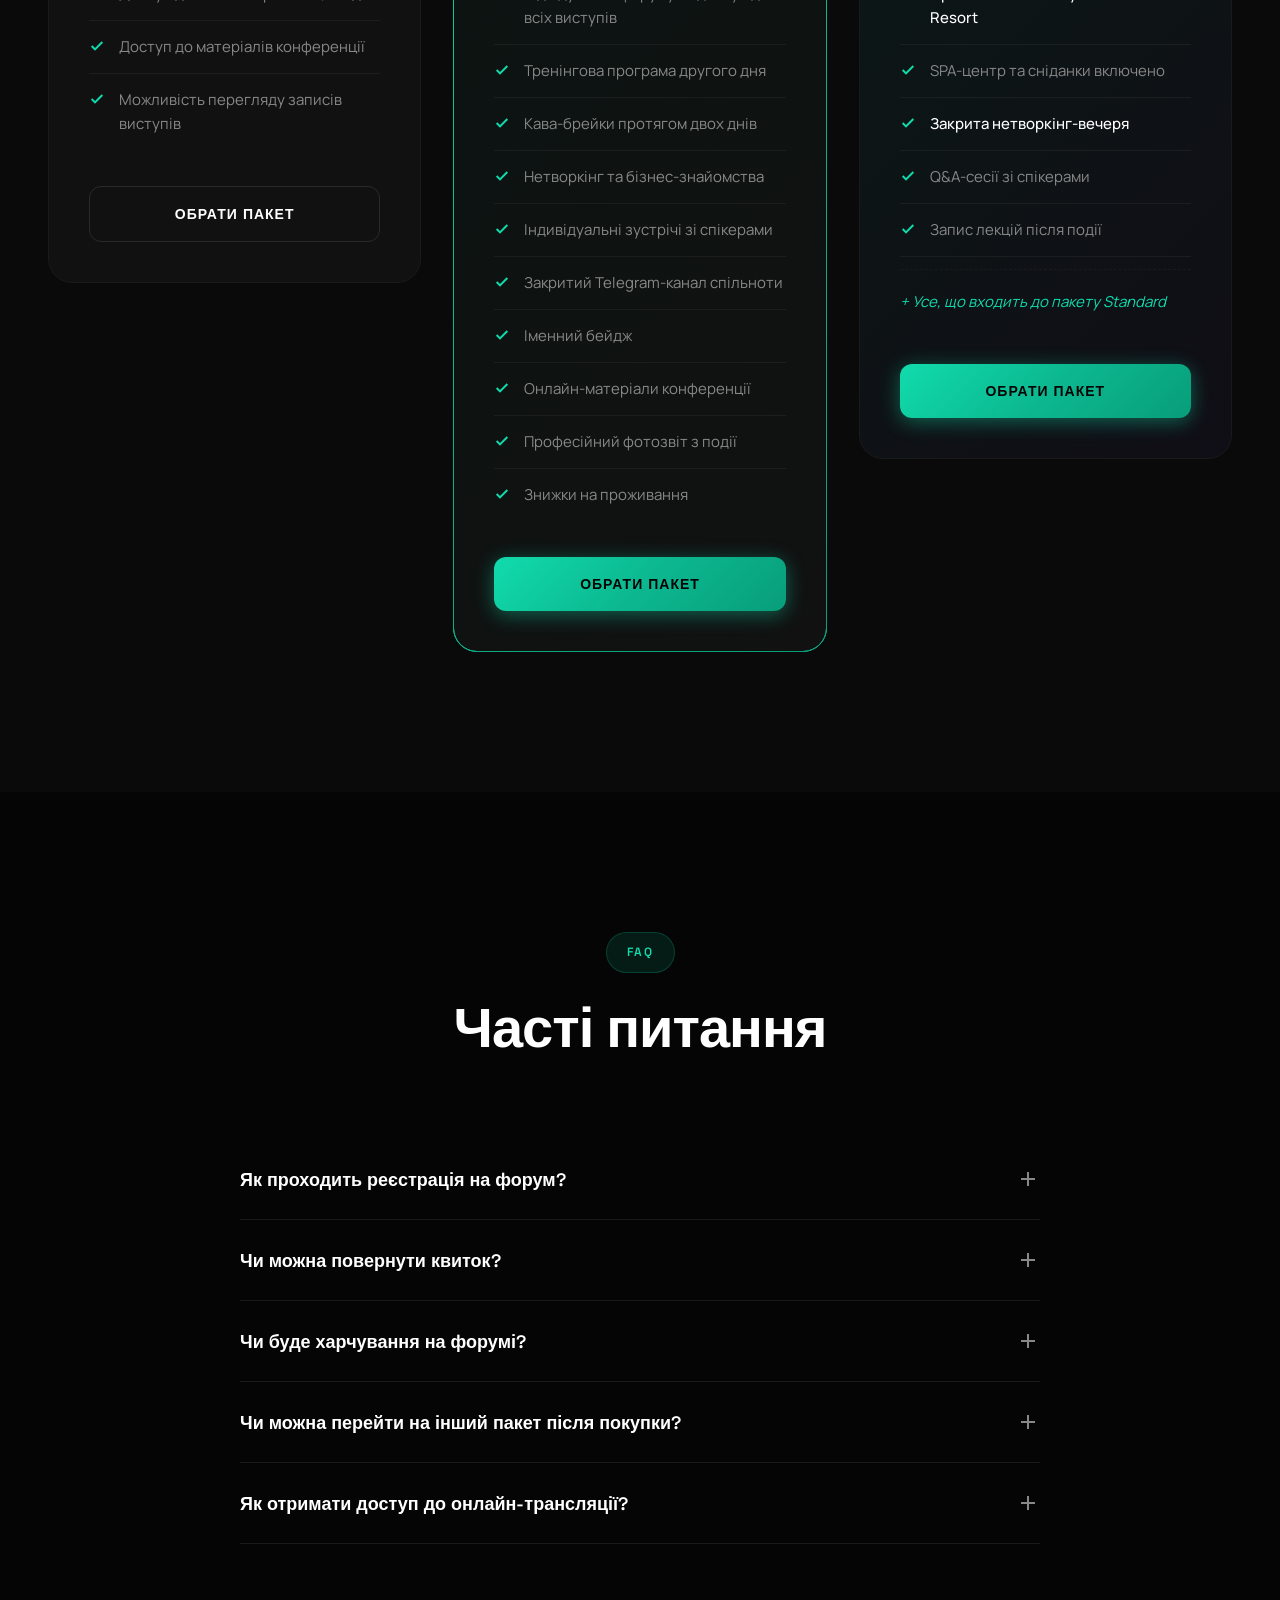
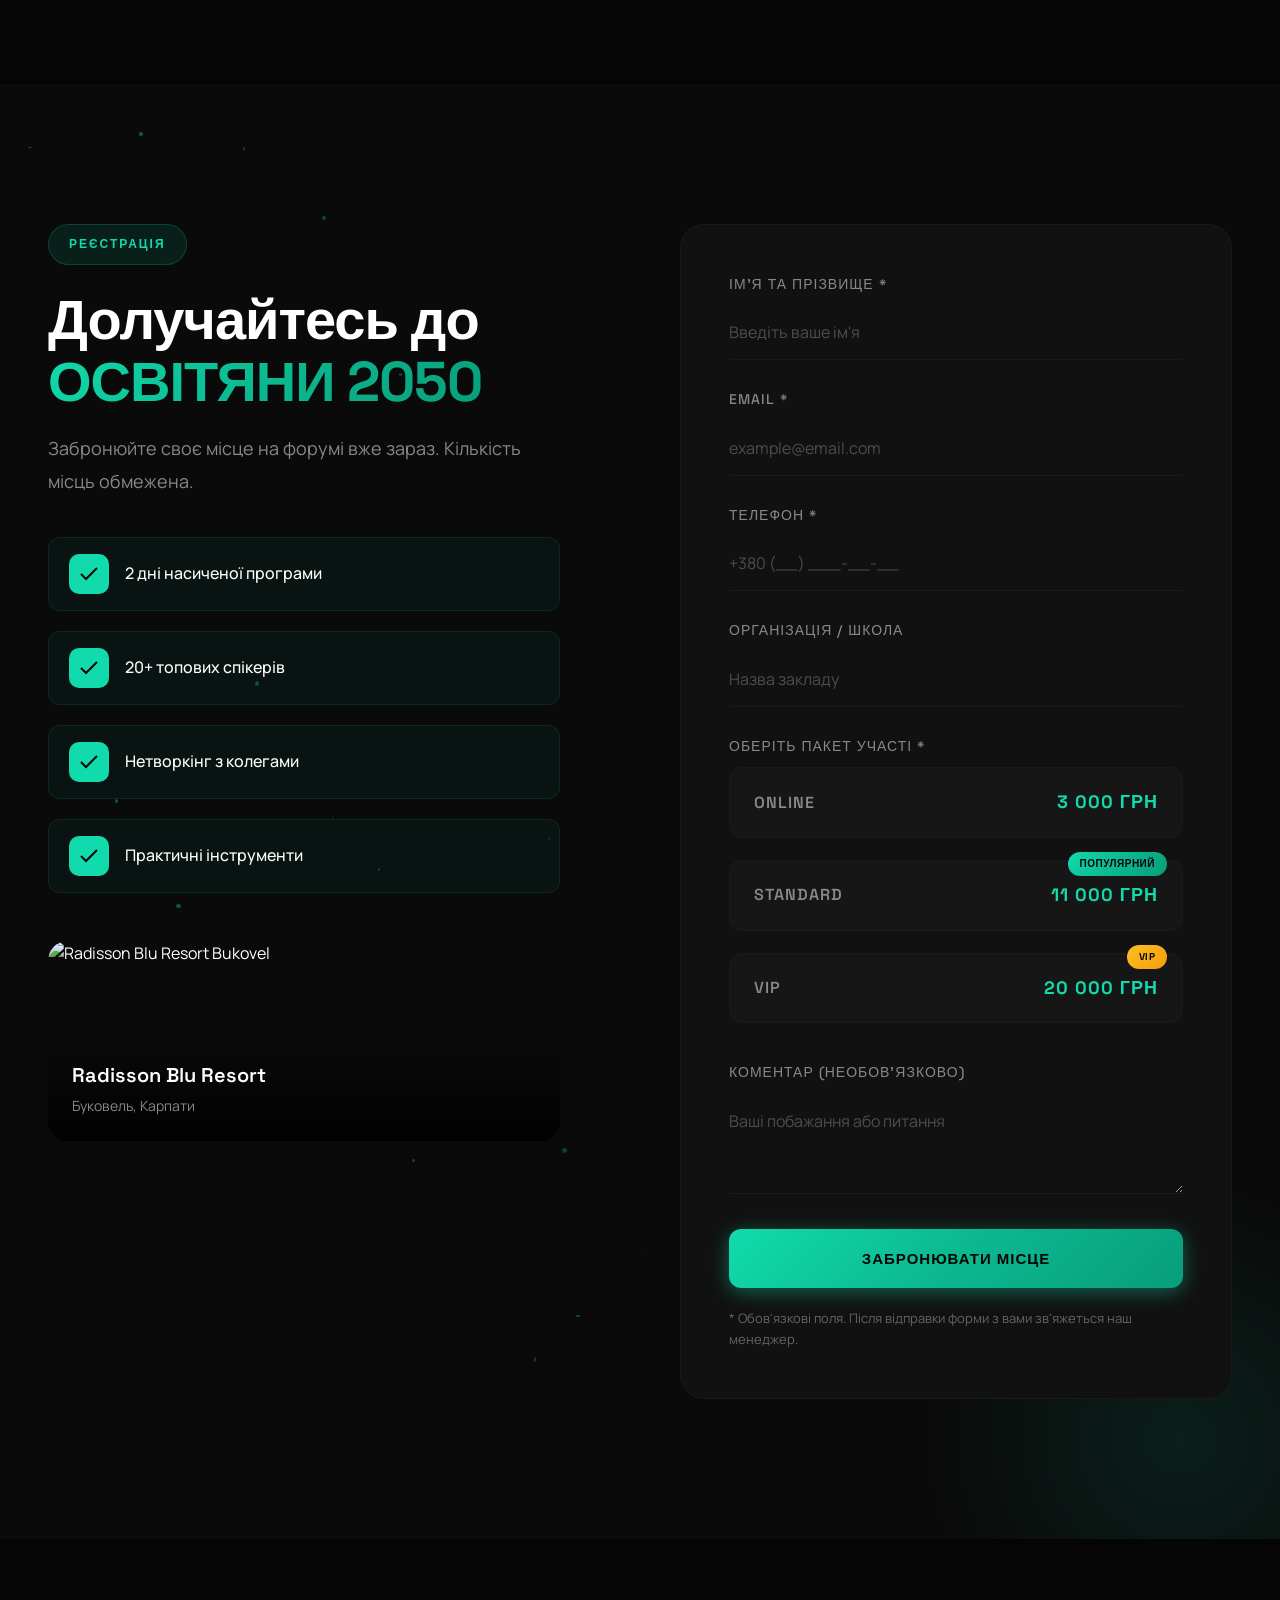
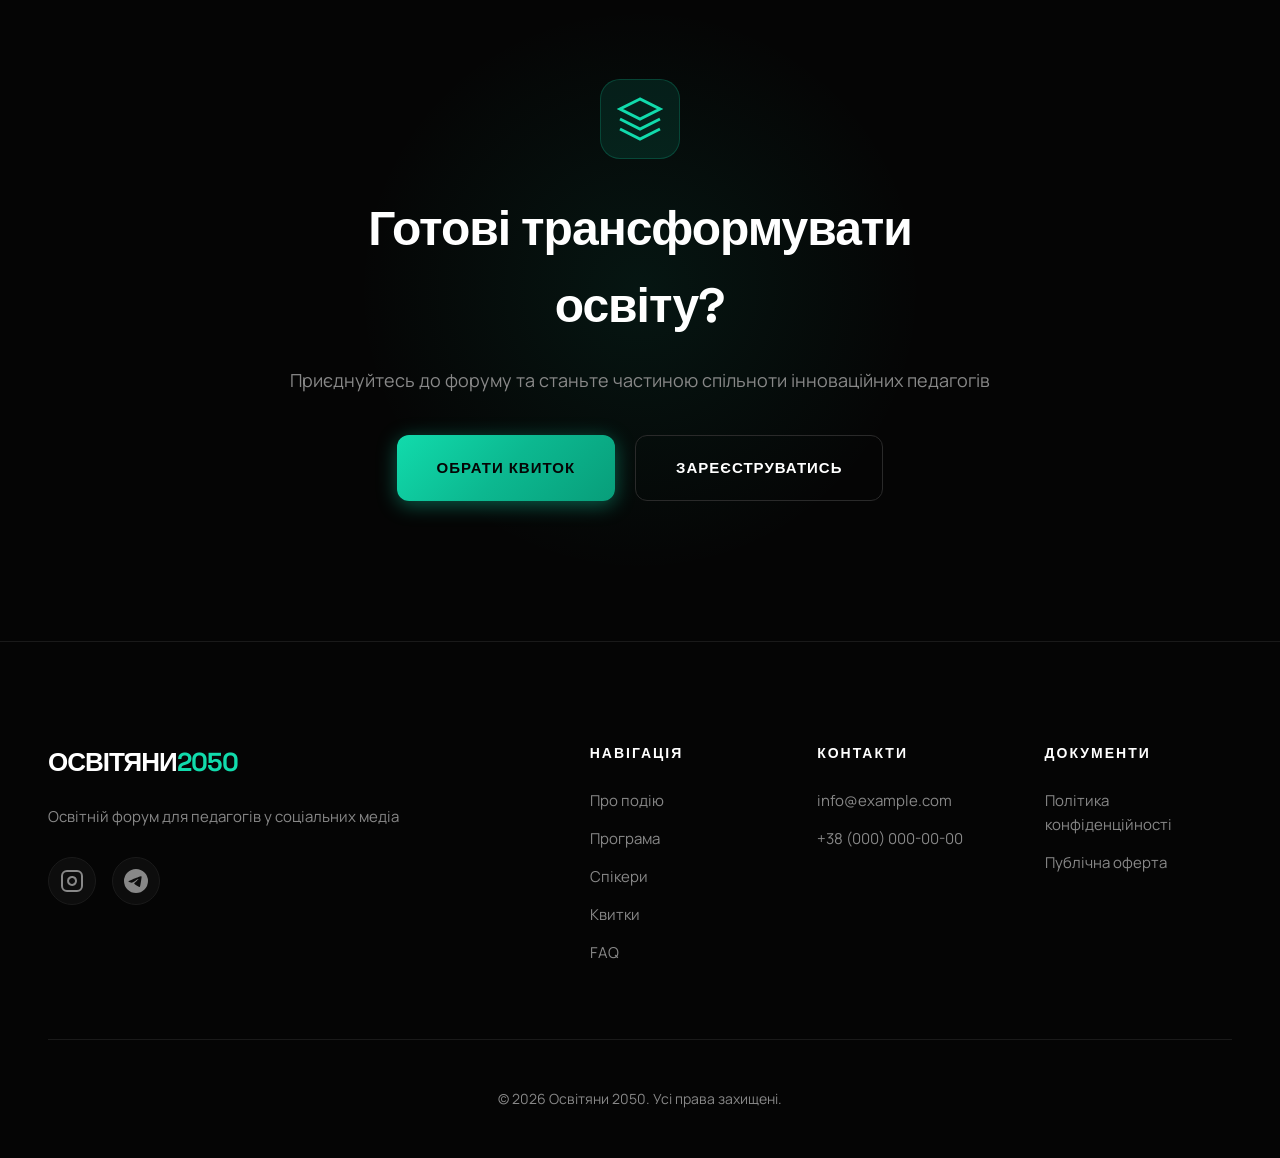
==== commit 9373d066: "Add style customizer panel with localStorage support - Added floating settings button (gear icon) in" ====
--- a/index.html
+++ b/index.html
@@ -3,51 +3,28 @@
 <head>
     <meta charset="UTF-8">
     <meta name="viewport" content="width=device-width, initial-scale=1.0">
-    <title>Педагоги в соціальних медіа | Освітній форум 2026</title>
-    <meta name="description" content="Сертифікаційна програма з підвищення кваліфікації освітян. Буковель, Radisson Blu Resort. 9-10 травня 2026.">
+    <title>Освітяни 2050 | Освітній форум</title>
+    <meta name="description" content="Освітній форум для педагогів у соціальних медіа. Буковель, Radisson Blu Resort. 5-6 травня 2026.">
     <link rel="preconnect" href="https://fonts.googleapis.com">
     <link rel="preconnect" href="https://fonts.gstatic.com" crossorigin>
-    <link href="https://fonts.googleapis.com/css2?family=Plus+Jakarta+Sans:wght@400;500;600;700;800&family=Sora:wght@400;500;600;700;800&display=swap" rel="stylesheet">
+    <link href="https://fonts.googleapis.com/css2?family=Manrope:wght@400;500;600;700;800&family=Space+Grotesk:wght@400;500;600;700&display=swap" rel="stylesheet">
     <link rel="stylesheet" href="styles.css">
 </head>
 <body>
-    <!-- Animated Background -->
-    <div class="bg-animation">
-        <div class="bg-gradient"></div>
-        <div class="bg-orbs">
-            <div class="orb orb--1"></div>
-            <div class="orb orb--2"></div>
-            <div class="orb orb--3"></div>
-        </div>
-    </div>
-
     <!-- Header -->
     <header class="header" id="header">
         <div class="container">
-            <a href="#" class="logo">
-                <span class="logo__icon">
-                    <svg width="32" height="32" viewBox="0 0 32 32" fill="none">
-                        <path d="M16 2L4 8v16l12 6 12-6V8L16 2z" stroke="url(#logoGrad)" stroke-width="2" fill="none"/>
-                        <path d="M16 10l-6 3v6l6 3 6-3v-6l-6-3z" fill="url(#logoGrad)"/>
-                        <defs>
-                            <linearGradient id="logoGrad" x1="0%" y1="0%" x2="100%" y2="100%">
-                                <stop offset="0%" stop-color="#8b4a3c"/>
-                                <stop offset="100%" stop-color="#c27a6a"/>
-                            </linearGradient>
-                        </defs>
-                    </svg>
-                </span>
-                <span class="logo__text">ПЕДАГОГИ<span>2026</span></span>
-            </a>
+            <a href="#" class="logo">ОСВІТЯНИ<span>2050</span></a>
             <nav class="nav" id="nav">
                 <a href="#about" class="nav__link">Про подію</a>
                 <a href="#program" class="nav__link">Програма</a>
-                <a href="#training" class="nav__link">Тренінги</a>
+                <a href="#speakers" class="nav__link">Спікери</a>
                 <a href="#tickets" class="nav__link">Квитки</a>
                 <a href="#faq" class="nav__link">FAQ</a>
-                <a href="#location" class="nav__link">Локація</a>
+                <a href="#form" class="nav__link">Реєстрація</a>
             </nav>
             <div class="header__actions">
+                <a href="#tickets" class="btn btn--primary">Купити квитки</a>
                 <button class="burger" id="burger" aria-label="Меню">
                     <span></span>
                     <span></span>
@@ -60,32 +37,36 @@
     <!-- Hero Section -->
     <section class="hero">
         <div class="hero__bg">
-            <img src="./img/photo_2026-03-08_16-32-30.jpg" alt="" class="hero__bg-image">
-            <div class="hero__bg-overlay"></div>
-            <div class="hero__bg-grid"></div>
-            <div class="hero__bg-scanlines"></div>
-        </div>
-        <div class="hero__content">
-            <div class="container">
-                <div class="hero__badge glass">
-                    <span class="pulse"></span>
-                    <span>Освітній форум 2026</span>
-                </div>
-
+            <div class="hero__image">
+                <img src="https://images.unsplash.com/photo-1540575467063-178a50c2df87?w=1920&h=1080&fit=crop" alt="Conference">
+            </div>
+            <div class="hero__overlay"></div>
+            <div class="hero__gradient"></div>
+            <div class="hero__lines"></div>
+            <div class="hero__shapes">
+                <div class="shape shape--1"></div>
+                <div class="shape shape--2"></div>
+                <div class="shape shape--3"></div>
+            </div>
+        </div>
+        <div class="container">
+            <div class="hero__content" data-aos="fade-up">
+                <div class="hero__badge">
+                    <span class="hero__badge-dot"></span>
+                    Освітній форум
+                </div>
                 <h1 class="hero__title">
                     <span class="hero__title-line">
-                        <span class="text-gradient-animated">ПЕДАГОГИ</span>
+                        <span class="hero__title-accent" data-text="ОСВІТЯНИ">ОСВІТЯНИ</span>
                     </span>
                     <span class="hero__title-line">
-                        <span class="hero__subtitle-text">в соціальних медіа</span>
+                        <span class="hero__title-year">2050</span>
                     </span>
                 </h1>
-
-                <p class="hero__subtitle">Сертифікаційна програма з підвищення кваліфікації освітян</p>
-
-                <div class="hero__meta glass">
-                    <div class="hero__meta-item">
-                        <div class="hero__meta-icon">
+                <p class="hero__subtitle">Педагоги в соціальних медіа</p>
+                <div class="hero__info">
+                    <div class="hero__info-item">
+                        <div class="hero__info-icon">
                             <svg width="20" height="20" viewBox="0 0 24 24" fill="none" stroke="currentColor" stroke-width="2">
                                 <rect x="3" y="4" width="18" height="18" rx="2" ry="2"></rect>
                                 <line x1="16" y1="2" x2="16" y2="6"></line>
@@ -93,11 +74,10 @@
                                 <line x1="3" y1="10" x2="21" y2="10"></line>
                             </svg>
                         </div>
-                        <span>9-10 травня 2026</span>
-                    </div>
-                    <div class="hero__meta-divider"></div>
-                    <div class="hero__meta-item">
-                        <div class="hero__meta-icon">
+                        <span>5-6 травня 2026</span>
+                    </div>
+                    <div class="hero__info-item">
+                        <div class="hero__info-icon">
                             <svg width="20" height="20" viewBox="0 0 24 24" fill="none" stroke="currentColor" stroke-width="2">
                                 <path d="M21 10c0 7-9 13-9 13s-9-6-9-13a9 9 0 0 1 18 0z"></path>
                                 <circle cx="12" cy="10" r="3"></circle>
@@ -106,60 +86,46 @@
                         <span>Буковель, Radisson Blu Resort</span>
                     </div>
                 </div>
-
                 <div class="hero__tags">
-                    <span class="tag glass">Практичні інструменти</span>
-                    <span class="tag glass">Нетворкінг</span>
-                    <span class="tag glass">Експертиза доповідачів</span>
-                </div>
-
+                    <span class="tag tag--animated">Трансформація освіти</span>
+                    <span class="tag tag--animated">Практичні інструменти</span>
+                    <span class="tag tag--animated">Нетворкінг</span>
+                </div>
                 <div class="hero__buttons">
                     <a href="#form" class="btn btn--primary btn--large btn--glow">
-                        <span>Забронювати місце</span>
+                        <span>Зареєструватись</span>
                         <svg width="20" height="20" viewBox="0 0 24 24" fill="none" stroke="currentColor" stroke-width="2">
                             <line x1="5" y1="12" x2="19" y2="12"></line>
                             <polyline points="12 5 19 12 12 19"></polyline>
                         </svg>
                     </a>
-                    <a href="#about" class="btn btn--glass btn--large">
-                        <span>Дізнатись більше</span>
-                    </a>
-                </div>
-
-                <div class="hero__buttons hero__buttons--secondary">
-                    <a href="#form" class="btn btn--glass" data-hide-package="true" data-form-type="speaker">
-                        <span>Стати доповідачем</span>
-                    </a>
-                    <a href="#form" class="btn btn--glass" data-hide-package="true" data-form-type="partner">
-                        <span>Запропонувати партнерство</span>
-                    </a>
-                </div>
-
+                    <a href="#about" class="btn btn--outline btn--large">Дізнатись більше</a>
+                </div>
                 <div class="hero__countdown">
-                    <p class="hero__countdown-label">До початку:</p>
-                    <div class="countdown">
-                        <div class="countdown__item glass">
+                    <p class="hero__countdown-label">До початку форуму:</p>
+                    <div class="countdown" id="countdown">
+                        <div class="countdown__item">
                             <span class="countdown__number" id="days">00</span>
                             <span class="countdown__label">днів</span>
                         </div>
                         <div class="countdown__separator">:</div>
-                        <div class="countdown__item glass">
+                        <div class="countdown__item">
                             <span class="countdown__number" id="hours">00</span>
                             <span class="countdown__label">годин</span>
                         </div>
                         <div class="countdown__separator">:</div>
-                        <div class="countdown__item glass">
+                        <div class="countdown__item">
                             <span class="countdown__number" id="minutes">00</span>
                             <span class="countdown__label">хвилин</span>
                         </div>
                         <div class="countdown__separator">:</div>
-                        <div class="countdown__item glass">
+                        <div class="countdown__item">
                             <span class="countdown__number" id="seconds">00</span>
                             <span class="countdown__label">секунд</span>
                         </div>
                     </div>
                     <script>
-                    var countdownEnd = new Date("May 9, 2026 09:00:00").getTime();
+                    var countdownEnd = new Date("May 5, 2026 09:00:00").getTime();
                     function updateCountdown(){
                         var now = new Date().getTime();
                         var t = countdownEnd - now;
@@ -179,22 +145,25 @@
                 </div>
             </div>
         </div>
-
-        <div class="hero__visual">
-            <div class="hero__card hero__card--1 glass">
-                <img src="https://images.unsplash.com/photo-1540575467063-178a50c2df87?w=400&h=300&fit=crop" alt="">
-            </div>
-            <div class="hero__card hero__card--2 glass">
-                <img src="https://images.unsplash.com/photo-1591115765373-5207764f72e7?w=400&h=300&fit=crop" alt="">
-            </div>
-            <div class="hero__card hero__card--3 glass">
-                <img src="https://images.unsplash.com/photo-1475721027785-f74eccf877e2?w=400&h=300&fit=crop" alt="">
-            </div>
-        </div>
-
         <div class="hero__scroll">
-            <div class="hero__scroll-line"></div>
+            <div class="hero__scroll-mouse">
+                <div class="hero__scroll-wheel"></div>
+            </div>
             <span>Scroll</span>
+        </div>
+        <div class="hero__social">
+            <a href="#" class="hero__social-link" aria-label="Instagram">
+                <svg width="20" height="20" viewBox="0 0 24 24" fill="none" stroke="currentColor" stroke-width="2">
+                    <rect x="2" y="2" width="20" height="20" rx="5" ry="5"></rect>
+                    <path d="M16 11.37A4 4 0 1 1 12.63 8 4 4 0 0 1 16 11.37z"></path>
+                    <line x1="17.5" y1="6.5" x2="17.51" y2="6.5"></line>
+                </svg>
+            </a>
+            <a href="#" class="hero__social-link" aria-label="Telegram">
+                <svg width="20" height="20" viewBox="0 0 24 24" fill="currentColor">
+                    <path d="M11.944 0A12 12 0 0 0 0 12a12 12 0 0 0 12 12 12 12 0 0 0 12-12A12 12 0 0 0 12 0a12 12 0 0 0-.056 0zm4.962 7.224c.1-.002.321.023.465.14a.506.506 0 0 1 .171.325c.016.093.036.306.02.472-.18 1.898-.962 6.502-1.36 8.627-.168.9-.499 1.201-.82 1.23-.696.065-1.225-.46-1.9-.902-1.056-.693-1.653-1.124-2.678-1.8-1.185-.78-.417-1.21.258-1.91.177-.184 3.247-2.977 3.307-3.23.007-.032.014-.15-.056-.212s-.174-.041-.249-.024c-.106.024-1.793 1.14-5.061 3.345-.48.33-.913.49-1.302.48-.428-.008-1.252-.241-1.865-.44-.752-.245-1.349-.374-1.297-.789.027-.216.325-.437.893-.663 3.498-1.524 5.83-2.529 6.998-3.014 3.332-1.386 4.025-1.627 4.476-1.635z"/>
+                </svg>
+            </a>
         </div>
     </section>
 
@@ -202,24 +171,24 @@
     <section class="stats">
         <div class="container">
             <div class="stats__grid">
-                <div class="stats__item glass">
+                <div class="stats__item">
                     <span class="stats__number" data-count="2">0</span>
                     <span class="stats__label">дні форуму</span>
                 </div>
-                <div class="stats__item glass">
-                    <span class="stats__number" data-count="100">0</span>
+                <div class="stats__item">
+                    <span class="stats__number" data-count="500">0</span>
                     <span class="stats__suffix">+</span>
-                    <span class="stats__label">активних освітян-лідерів</span>
-                </div>
-                <div class="stats__item glass">
+                    <span class="stats__label">учасників</span>
+                </div>
+                <div class="stats__item">
+                    <span class="stats__number" data-count="20">0</span>
+                    <span class="stats__suffix">+</span>
+                    <span class="stats__label">спікерів</span>
+                </div>
+                <div class="stats__item">
                     <span class="stats__number" data-count="10">0</span>
                     <span class="stats__suffix">+</span>
-                    <span class="stats__label">доповідачів</span>
-                </div>
-                <div class="stats__item glass">
-                    <span class="stats__number" data-count="5">0</span>
-                    <span class="stats__suffix">+</span>
-                    <span class="stats__label">тренінгових програм</span>
+                    <span class="stats__label">воркшопів</span>
                 </div>
             </div>
         </div>
@@ -230,50 +199,45 @@
         <div class="container">
             <div class="section-header">
                 <span class="section-tag">Про подію</span>
-                <h2 class="section-title"><span class="text-gradient">Педагоги в соціальних медіа</span></h2>
-            </div>
-            <div class="about__grid about__grid--centered">
+                <h2 class="section-title">Простір стратегій та рішень для трансформації школи</h2>
+            </div>
+            <div class="about__content">
+                <div class="about__text">
+                    <p><strong>«Освітяни 2050»</strong> — це простір стратегій, інструментів та рішень, які допоможуть трансформувати школи вже сьогодні.</p>
+                    <p>Мета форуму — дати учасникам практичні інструменти та знання для трансформації школи, команди та освітніх процесів уже сьогодні.</p>
+                </div>
                 <div class="about__features">
-                    <div class="feature glass">
+                    <div class="feature">
                         <div class="feature__icon">
-                            <svg width="28" height="28" viewBox="0 0 24 24" fill="none" stroke="url(#grad1)" stroke-width="2">
-                                <defs><linearGradient id="grad1" x1="0%" y1="0%" x2="100%" y2="100%"><stop offset="0%" stop-color="#8b4a3c"/><stop offset="100%" stop-color="#c27a6a"/></linearGradient></defs>
+                            <svg width="24" height="24" viewBox="0 0 24 24" fill="none" stroke="currentColor" stroke-width="2">
                                 <path d="M12 2L2 7l10 5 10-5-10-5z"></path>
                                 <path d="M2 17l10 5 10-5"></path>
                                 <path d="M2 12l10 5 10-5"></path>
                             </svg>
                         </div>
-                        <div class="feature__content">
-                            <h3>Практичні інструменти</h3>
-                            <p>Готові рішення для впровадження</p>
-                        </div>
-                    </div>
-                    <div class="feature glass">
+                        <h3>Практичні інструменти</h3>
+                        <p>Готові рішення для впровадження в школі</p>
+                    </div>
+                    <div class="feature">
                         <div class="feature__icon">
-                            <svg width="28" height="28" viewBox="0 0 24 24" fill="none" stroke="url(#grad2)" stroke-width="2">
-                                <defs><linearGradient id="grad2" x1="0%" y1="0%" x2="100%" y2="100%"><stop offset="0%" stop-color="#8b4a3c"/><stop offset="100%" stop-color="#c27a6a"/></linearGradient></defs>
+                            <svg width="24" height="24" viewBox="0 0 24 24" fill="none" stroke="currentColor" stroke-width="2">
                                 <path d="M17 21v-2a4 4 0 0 0-4-4H5a4 4 0 0 0-4 4v2"></path>
                                 <circle cx="9" cy="7" r="4"></circle>
                                 <path d="M23 21v-2a4 4 0 0 0-3-3.87"></path>
                                 <path d="M16 3.13a4 4 0 0 1 0 7.75"></path>
                             </svg>
                         </div>
-                        <div class="feature__content">
-                            <h3>Нетворкінг</h3>
-                            <p>Знайомства з професійною спільнотою</p>
-                        </div>
-                    </div>
-                    <div class="feature glass">
+                        <h3>Нетворкінг</h3>
+                        <p>Знайомства з професійною спільнотою</p>
+                    </div>
+                    <div class="feature">
                         <div class="feature__icon">
-                            <svg width="28" height="28" viewBox="0 0 24 24" fill="none" stroke="url(#grad3)" stroke-width="2">
-                                <defs><linearGradient id="grad3" x1="0%" y1="0%" x2="100%" y2="100%"><stop offset="0%" stop-color="#8b4a3c"/><stop offset="100%" stop-color="#c27a6a"/></linearGradient></defs>
+                            <svg width="24" height="24" viewBox="0 0 24 24" fill="none" stroke="currentColor" stroke-width="2">
                                 <polygon points="12 2 15.09 8.26 22 9.27 17 14.14 18.18 21.02 12 17.77 5.82 21.02 7 14.14 2 9.27 8.91 8.26 12 2"></polygon>
                             </svg>
                         </div>
-                        <div class="feature__content">
-                            <h3>Експертиза доповідачів</h3>
-                            <p>Досвід найкращих експертів галузі</p>
-                        </div>
+                        <h3>Експертиза</h3>
+                        <p>Досвід найкращих спікерів галузі</p>
                     </div>
                 </div>
             </div>
@@ -285,121 +249,92 @@
         <div class="container">
             <div class="section-header">
                 <span class="section-tag">Програма</span>
-                <h2 class="section-title">2 дні <span class="text-gradient">насиченої програми</span></h2>
+                <h2 class="section-title">2 дні насиченої програми</h2>
             </div>
             <div class="program__tabs">
-                <button class="program__tab active" data-day="1">
-                    <span class="program__tab-day">День 1</span>
-                    <span class="program__tab-date">9 травня</span>
-                </button>
-                <button class="program__tab" data-day="2">
-                    <span class="program__tab-day">День 2</span>
-                    <span class="program__tab-date">10 травня</span>
-                </button>
+                <button class="program__tab active" data-day="1">День 1 <span>5 травня 2026</span></button>
+                <button class="program__tab" data-day="2">День 2 <span>6 травня 2026</span></button>
             </div>
             <div class="program__content">
                 <div class="program__day active" data-day="1">
-                    <div class="program__timeline">
-                        <div class="program__item glass">
-                            <div class="program__time">09:00</div>
-                            <div class="program__dot"></div>
-                            <div class="program__info">
-                                <h3>Реєстрація учасників</h3>
-                                <p>Прибуття гостей, отримання матеріалів форуму</p>
-                            </div>
-                        </div>
-                        <div class="program__item glass">
-                            <div class="program__time">09:30</div>
-                            <div class="program__dot"></div>
-                            <div class="program__info">
-                                <h3>Офіційне відкриття форуму «Педагоги в соціальних медіа»</h3>
-                                <p>Вітальні слова організаторів та презентація місії події</p>
-                            </div>
-                        </div>
-                        <div class="program__item glass">
-                            <div class="program__time">09:45</div>
-                            <div class="program__dot"></div>
-                            <div class="program__info">
-                                <h3>Ключові виступи</h3>
-                                <p>Досвід і практики від лідерів думок</p>
-                            </div>
-                        </div>
-                        <div class="program__item glass">
-                            <div class="program__time">11:00</div>
-                            <div class="program__dot"></div>
-                            <div class="program__info">
-                                <h3>Кава-перерва</h3>
-                                <p>Нетворкінг та можливість забронювати зустріч із доповідачами</p>
-                            </div>
-                        </div>
-                        <div class="program__item glass">
-                            <div class="program__time">11:45</div>
-                            <div class="program__dot"></div>
-                            <div class="program__info">
-                                <h3>Виступи</h3>
-                                <p>Продовження експертних виступів</p>
-                            </div>
-                        </div>
-                        <div class="program__item glass">
-                            <div class="program__time">13:30</div>
-                            <div class="program__dot"></div>
-                            <div class="program__info">
-                                <h3>Обід</h3>
-                                <p>Перерва на обід</p>
-                            </div>
-                        </div>
-                        <div class="program__item glass">
-                            <div class="program__time">14:30</div>
-                            <div class="program__dot"></div>
-                            <div class="program__info">
-                                <h3>Панельна дискусія</h3>
-                                <p>Публічна розмова з експертами. Можливість ставити запитання із залу</p>
-                            </div>
-                        </div>
-                        <div class="program__item program__item--vip glass">
-                            <div class="program__time">20:00</div>
-                            <div class="program__dot"></div>
-                            <div class="program__info">
-                                <h3>Закрита нетворкінг-вечеря</h3>
-                                <p>Вечір знайомств, ідей і партнерств у камерній атмосфері</p>
-                                <span class="program__badge">Premium</span>
-                            </div>
+                    <div class="program__item">
+                        <div class="program__time">09:00 - 10:00</div>
+                        <div class="program__info">
+                            <h3>Реєстрація та welcome-кава</h3>
+                            <p>Знайомство з учасниками та отримання матеріалів</p>
+                        </div>
+                    </div>
+                    <div class="program__item">
+                        <div class="program__time">10:00 - 11:30</div>
+                        <div class="program__info">
+                            <h3>Відкриття форуму. Пленарна сесія</h3>
+                            <p>Вступне слово та огляд трендів освіти 2050</p>
+                        </div>
+                    </div>
+                    <div class="program__item">
+                        <div class="program__time">11:30 - 13:00</div>
+                        <div class="program__info">
+                            <h3>Панельна дискусія</h3>
+                            <p>Соціальні медіа як інструмент педагога</p>
+                        </div>
+                    </div>
+                    <div class="program__item">
+                        <div class="program__time">13:00 - 14:00</div>
+                        <div class="program__info">
+                            <h3>Обід та нетворкінг</h3>
+                            <p>Час для неформального спілкування</p>
+                        </div>
+                    </div>
+                    <div class="program__item">
+                        <div class="program__time">14:00 - 17:00</div>
+                        <div class="program__info">
+                            <h3>Виступи спікерів на основній сцені</h3>
+                            <p>Практичні кейси та інструменти</p>
+                        </div>
+                    </div>
+                    <div class="program__item program__item--highlight">
+                        <div class="program__time">19:00 - 22:00</div>
+                        <div class="program__info">
+                            <h3>Закрита нетворкінг-вечеря</h3>
+                            <p>Тільки для VIP-учасників</p>
+                            <span class="program__badge">VIP</span>
                         </div>
                     </div>
                 </div>
                 <div class="program__day" data-day="2">
-                    <div class="program__timeline">
-                        <div class="program__item glass">
-                            <div class="program__time">09:00</div>
-                            <div class="program__dot"></div>
-                            <div class="program__info">
-                                <h3>Тренінгова програма</h3>
-                                <p>Практичні тренінги та майстер-класи</p>
-                            </div>
-                        </div>
-                        <div class="program__item glass">
-                            <div class="program__time">11:00</div>
-                            <div class="program__dot"></div>
-                            <div class="program__info">
-                                <h3>Кава-перерва</h3>
-                                <p>Нетворкінг та можливість забронювати зустріч із доповідачами</p>
-                            </div>
-                        </div>
-                        <div class="program__item glass">
-                            <div class="program__time">11:45</div>
-                            <div class="program__dot"></div>
-                            <div class="program__info">
-                                <h3>Тренінгова програма</h3>
-                                <p>Продовження практичних тренінгів і майстер-класів</p>
-                            </div>
-                        </div>
-                        <div class="program__item glass">
-                            <div class="program__time">15:00</div>
-                            <div class="program__dot"></div>
-                            <div class="program__info">
-                                <h3>Закриття форуму</h3>
-                                <p>Підбиття підсумків та нагородження учасників</p>
-                            </div>
+                    <div class="program__item">
+                        <div class="program__time">09:00 - 10:00</div>
+                        <div class="program__info">
+                            <h3>Ранкова кава</h3>
+                            <p>Початок другого дня</p>
+                        </div>
+                    </div>
+                    <div class="program__item">
+                        <div class="program__time">10:00 - 13:00</div>
+                        <div class="program__info">
+                            <h3>Тренінгова програма</h3>
+                            <p>Практичні воркшопи та майстер-класи</p>
+                        </div>
+                    </div>
+                    <div class="program__item">
+                        <div class="program__time">13:00 - 14:00</div>
+                        <div class="program__info">
+                            <h3>Обід</h3>
+                            <p>Перерва та нетворкінг</p>
+                        </div>
+                    </div>
+                    <div class="program__item">
+                        <div class="program__time">14:00 - 16:00</div>
+                        <div class="program__info">
+                            <h3>Q&A-сесії зі спікерами</h3>
+                            <p>Можливість поставити питання експертам</p>
+                        </div>
+                    </div>
+                    <div class="program__item">
+                        <div class="program__time">16:00 - 17:00</div>
+                        <div class="program__info">
+                            <h3>Закриття форуму</h3>
+                            <p>Підведення підсумків та нагородження</p>
                         </div>
                     </div>
                 </div>
@@ -407,70 +342,125 @@
         </div>
     </section>
 
-    <!-- Training Program Section -->
-    <section class="training" id="training">
+    <!-- Speakers Section -->
+    <section class="speakers" id="speakers">
         <div class="container">
             <div class="section-header">
-                <span class="section-tag">Тренінги</span>
-                <h2 class="section-title"><span class="text-gradient">Тренінгова</span> програма</h2>
-            </div>
-            <div class="training__grid">
-                <div class="training__item glass">
-                    <div class="training__icon">
-                        <svg width="32" height="32" viewBox="0 0 24 24" fill="none" stroke="url(#trainGrad1)" stroke-width="2">
-                            <defs><linearGradient id="trainGrad1" x1="0%" y1="0%" x2="100%" y2="100%"><stop offset="0%" stop-color="#8b4a3c"/><stop offset="100%" stop-color="#c27a6a"/></linearGradient></defs>
-                            <circle cx="12" cy="8" r="5"></circle>
-                            <path d="M3 21v-2a7 7 0 0 1 7-7h4a7 7 0 0 1 7 7v2"></path>
-                        </svg>
-                    </div>
-                    <h3>ОСОБИСТИЙ БРЕНД</h3>
-                    <p>Педагога як експерта та лідера думок у своїй галузі</p>
-                </div>
-                <div class="training__item glass">
-                    <div class="training__icon">
-                        <svg width="32" height="32" viewBox="0 0 24 24" fill="none" stroke="url(#trainGrad2)" stroke-width="2">
-                            <defs><linearGradient id="trainGrad2" x1="0%" y1="0%" x2="100%" y2="100%"><stop offset="0%" stop-color="#8b4a3c"/><stop offset="100%" stop-color="#c27a6a"/></linearGradient></defs>
-                            <rect x="2" y="3" width="20" height="14" rx="2" ry="2"></rect>
-                            <line x1="8" y1="21" x2="16" y2="21"></line>
-                            <line x1="12" y1="17" x2="12" y2="21"></line>
-                        </svg>
-                    </div>
-                    <h3>МОНЕТИЗАЦІЯ</h3>
-                    <p>Цифрова компетентність педагогів у сфері створення, просування та монетизації освітнього контенту</p>
-                </div>
-                <div class="training__item glass">
-                    <div class="training__icon">
-                        <svg width="32" height="32" viewBox="0 0 24 24" fill="none" stroke="url(#trainGrad3)" stroke-width="2">
-                            <defs><linearGradient id="trainGrad3" x1="0%" y1="0%" x2="100%" y2="100%"><stop offset="0%" stop-color="#8b4a3c"/><stop offset="100%" stop-color="#c27a6a"/></linearGradient></defs>
-                            <path d="M18 8A6 6 0 0 0 6 8c0 7-3 9-3 9h18s-3-2-3-9"></path>
-                            <path d="M13.73 21a2 2 0 0 1-3.46 0"></path>
-                        </svg>
-                    </div>
-                    <h3>АЛГОРИТМИ СОЦМЕРЕЖ</h3>
-                    <p>Стратегії росту у 2026 р. (Instagram, Facebook, YouTube, TikTok, LinkedIn) для освітніх цілей</p>
-                </div>
-                <div class="training__item glass">
-                    <div class="training__icon">
-                        <svg width="32" height="32" viewBox="0 0 24 24" fill="none" stroke="url(#trainGrad4)" stroke-width="2">
-                            <defs><linearGradient id="trainGrad4" x1="0%" y1="0%" x2="100%" y2="100%"><stop offset="0%" stop-color="#8b4a3c"/><stop offset="100%" stop-color="#c27a6a"/></linearGradient></defs>
-                            <path d="M12 2a10 10 0 1 0 10 10H12V2z"></path>
-                            <path d="M12 2a10 10 0 0 1 10 10"></path>
-                            <circle cx="12" cy="12" r="3"></circle>
-                        </svg>
-                    </div>
-                    <h3>AI-ІНСТРУМЕНТИ</h3>
-                    <p>Gamma, Beautiful.ai, NotebookLM, Descript та інші інструменти для педагогів</p>
-                </div>
-                <div class="training__item glass">
-                    <div class="training__icon">
-                        <svg width="32" height="32" viewBox="0 0 24 24" fill="none" stroke="url(#trainGrad5)" stroke-width="2">
-                            <defs><linearGradient id="trainGrad5" x1="0%" y1="0%" x2="100%" y2="100%"><stop offset="0%" stop-color="#8b4a3c"/><stop offset="100%" stop-color="#c27a6a"/></linearGradient></defs>
-                            <polygon points="12 2 15.09 8.26 22 9.27 17 14.14 18.18 21.02 12 17.77 5.82 21.02 7 14.14 2 9.27 8.91 8.26 12 2"></polygon>
-                        </svg>
-                    </div>
-                    <h3>СТОРІТЕЛІНГ</h3>
-                    <p>Навички публічних виступів, сторітелінгу та самопрезентації</p>
-                </div>
+                <span class="section-tag" data-aos="fade-up">Спікери</span>
+                <h2 class="section-title" data-aos="fade-up" data-aos-delay="100">Експерти галузі</h2>
+                <p class="section-desc" data-aos="fade-up" data-aos-delay="200">Провідні освітяни та лідери думок</p>
+            </div>
+            <div class="speakers__grid">
+                <div class="speaker" data-aos="fade-up" data-aos-delay="0">
+                    <div class="speaker__photo">
+                        <img src="https://images.unsplash.com/photo-1573496359142-b8d87734a5a2?w=400&h=400&fit=crop&crop=face" alt="Олена Коваленко">
+                        <div class="speaker__overlay">
+                            <div class="speaker__social">
+                                <a href="#" aria-label="Instagram"><svg width="20" height="20" viewBox="0 0 24 24" fill="currentColor"><rect x="2" y="2" width="20" height="20" rx="5" ry="5" fill="none" stroke="currentColor" stroke-width="2"></rect><path d="M16 11.37A4 4 0 1 1 12.63 8 4 4 0 0 1 16 11.37z" fill="none" stroke="currentColor" stroke-width="2"></path></svg></a>
+                                <a href="#" aria-label="LinkedIn"><svg width="20" height="20" viewBox="0 0 24 24" fill="currentColor"><path d="M16 8a6 6 0 0 1 6 6v7h-4v-7a2 2 0 0 0-2-2 2 2 0 0 0-2 2v7h-4v-7a6 6 0 0 1 6-6z" fill="none" stroke="currentColor" stroke-width="2"></path><rect x="2" y="9" width="4" height="12" fill="none" stroke="currentColor" stroke-width="2"></rect><circle cx="4" cy="4" r="2" fill="none" stroke="currentColor" stroke-width="2"></circle></svg></a>
+                            </div>
+                        </div>
+                    </div>
+                    <h3 class="speaker__name">Олена Коваленко</h3>
+                    <p class="speaker__role">CEO EdTech Ukraine</p>
+                </div>
+                <div class="speaker" data-aos="fade-up" data-aos-delay="100">
+                    <div class="speaker__photo">
+                        <img src="https://images.unsplash.com/photo-1560250097-0b93528c311a?w=400&h=400&fit=crop&crop=face" alt="Андрій Мельник">
+                        <div class="speaker__overlay">
+                            <div class="speaker__social">
+                                <a href="#" aria-label="Instagram"><svg width="20" height="20" viewBox="0 0 24 24" fill="currentColor"><rect x="2" y="2" width="20" height="20" rx="5" ry="5" fill="none" stroke="currentColor" stroke-width="2"></rect><path d="M16 11.37A4 4 0 1 1 12.63 8 4 4 0 0 1 16 11.37z" fill="none" stroke="currentColor" stroke-width="2"></path></svg></a>
+                                <a href="#" aria-label="LinkedIn"><svg width="20" height="20" viewBox="0 0 24 24" fill="currentColor"><path d="M16 8a6 6 0 0 1 6 6v7h-4v-7a2 2 0 0 0-2-2 2 2 0 0 0-2 2v7h-4v-7a6 6 0 0 1 6-6z" fill="none" stroke="currentColor" stroke-width="2"></path><rect x="2" y="9" width="4" height="12" fill="none" stroke="currentColor" stroke-width="2"></rect><circle cx="4" cy="4" r="2" fill="none" stroke="currentColor" stroke-width="2"></circle></svg></a>
+                            </div>
+                        </div>
+                    </div>
+                    <h3 class="speaker__name">Андрій Мельник</h3>
+                    <p class="speaker__role">Засновник "Нова Школа"</p>
+                </div>
+                <div class="speaker" data-aos="fade-up" data-aos-delay="200">
+                    <div class="speaker__photo">
+                        <img src="https://images.unsplash.com/photo-1580489944761-15a19d654956?w=400&h=400&fit=crop&crop=face" alt="Марія Шевченко">
+                        <div class="speaker__overlay">
+                            <div class="speaker__social">
+                                <a href="#" aria-label="Instagram"><svg width="20" height="20" viewBox="0 0 24 24" fill="currentColor"><rect x="2" y="2" width="20" height="20" rx="5" ry="5" fill="none" stroke="currentColor" stroke-width="2"></rect><path d="M16 11.37A4 4 0 1 1 12.63 8 4 4 0 0 1 16 11.37z" fill="none" stroke="currentColor" stroke-width="2"></path></svg></a>
+                                <a href="#" aria-label="LinkedIn"><svg width="20" height="20" viewBox="0 0 24 24" fill="currentColor"><path d="M16 8a6 6 0 0 1 6 6v7h-4v-7a2 2 0 0 0-2-2 2 2 0 0 0-2 2v7h-4v-7a6 6 0 0 1 6-6z" fill="none" stroke="currentColor" stroke-width="2"></path><rect x="2" y="9" width="4" height="12" fill="none" stroke="currentColor" stroke-width="2"></rect><circle cx="4" cy="4" r="2" fill="none" stroke="currentColor" stroke-width="2"></circle></svg></a>
+                            </div>
+                        </div>
+                    </div>
+                    <h3 class="speaker__name">Марія Шевченко</h3>
+                    <p class="speaker__role">Блогер, 500K+ підписників</p>
+                </div>
+                <div class="speaker" data-aos="fade-up" data-aos-delay="300">
+                    <div class="speaker__photo">
+                        <img src="https://images.unsplash.com/photo-1472099645785-5658abf4ff4e?w=400&h=400&fit=crop&crop=face" alt="Ігор Бондаренко">
+                        <div class="speaker__overlay">
+                            <div class="speaker__social">
+                                <a href="#" aria-label="Instagram"><svg width="20" height="20" viewBox="0 0 24 24" fill="currentColor"><rect x="2" y="2" width="20" height="20" rx="5" ry="5" fill="none" stroke="currentColor" stroke-width="2"></rect><path d="M16 11.37A4 4 0 1 1 12.63 8 4 4 0 0 1 16 11.37z" fill="none" stroke="currentColor" stroke-width="2"></path></svg></a>
+                                <a href="#" aria-label="LinkedIn"><svg width="20" height="20" viewBox="0 0 24 24" fill="currentColor"><path d="M16 8a6 6 0 0 1 6 6v7h-4v-7a2 2 0 0 0-2-2 2 2 0 0 0-2 2v7h-4v-7a6 6 0 0 1 6-6z" fill="none" stroke="currentColor" stroke-width="2"></path><rect x="2" y="9" width="4" height="12" fill="none" stroke="currentColor" stroke-width="2"></rect><circle cx="4" cy="4" r="2" fill="none" stroke="currentColor" stroke-width="2"></circle></svg></a>
+                            </div>
+                        </div>
+                    </div>
+                    <h3 class="speaker__name">Ігор Бондаренко</h3>
+                    <p class="speaker__role">Директор ліцею №1</p>
+                </div>
+                <div class="speaker" data-aos="fade-up" data-aos-delay="400">
+                    <div class="speaker__photo">
+                        <img src="https://images.unsplash.com/photo-1594744803329-e58b31de8bf5?w=400&h=400&fit=crop&crop=face" alt="Наталія Петренко">
+                        <div class="speaker__overlay">
+                            <div class="speaker__social">
+                                <a href="#" aria-label="Instagram"><svg width="20" height="20" viewBox="0 0 24 24" fill="currentColor"><rect x="2" y="2" width="20" height="20" rx="5" ry="5" fill="none" stroke="currentColor" stroke-width="2"></rect><path d="M16 11.37A4 4 0 1 1 12.63 8 4 4 0 0 1 16 11.37z" fill="none" stroke="currentColor" stroke-width="2"></path></svg></a>
+                                <a href="#" aria-label="LinkedIn"><svg width="20" height="20" viewBox="0 0 24 24" fill="currentColor"><path d="M16 8a6 6 0 0 1 6 6v7h-4v-7a2 2 0 0 0-2-2 2 2 0 0 0-2 2v7h-4v-7a6 6 0 0 1 6-6z" fill="none" stroke="currentColor" stroke-width="2"></path><rect x="2" y="9" width="4" height="12" fill="none" stroke="currentColor" stroke-width="2"></rect><circle cx="4" cy="4" r="2" fill="none" stroke="currentColor" stroke-width="2"></circle></svg></a>
+                            </div>
+                        </div>
+                    </div>
+                    <h3 class="speaker__name">Наталія Петренко</h3>
+                    <p class="speaker__role">Психолог, автор книг</p>
+                </div>
+                <div class="speaker" data-aos="fade-up" data-aos-delay="500">
+                    <div class="speaker__photo">
+                        <img src="https://images.unsplash.com/photo-1507003211169-0a1dd7228f2d?w=400&h=400&fit=crop&crop=face" alt="Олексій Савченко">
+                        <div class="speaker__overlay">
+                            <div class="speaker__social">
+                                <a href="#" aria-label="Instagram"><svg width="20" height="20" viewBox="0 0 24 24" fill="currentColor"><rect x="2" y="2" width="20" height="20" rx="5" ry="5" fill="none" stroke="currentColor" stroke-width="2"></rect><path d="M16 11.37A4 4 0 1 1 12.63 8 4 4 0 0 1 16 11.37z" fill="none" stroke="currentColor" stroke-width="2"></path></svg></a>
+                                <a href="#" aria-label="LinkedIn"><svg width="20" height="20" viewBox="0 0 24 24" fill="currentColor"><path d="M16 8a6 6 0 0 1 6 6v7h-4v-7a2 2 0 0 0-2-2 2 2 0 0 0-2 2v7h-4v-7a6 6 0 0 1 6-6z" fill="none" stroke="currentColor" stroke-width="2"></path><rect x="2" y="9" width="4" height="12" fill="none" stroke="currentColor" stroke-width="2"></rect><circle cx="4" cy="4" r="2" fill="none" stroke="currentColor" stroke-width="2"></circle></svg></a>
+                            </div>
+                        </div>
+                    </div>
+                    <h3 class="speaker__name">Олексій Циган</h3>
+                    <p class="speaker__role">SMM-експерт</p>
+                </div>
+                <div class="speaker" data-aos="fade-up" data-aos-delay="600">
+                    <div class="speaker__photo">
+                        <img src="https://images.unsplash.com/photo-1438761681033-6461ffad8d80?w=400&h=400&fit=crop&crop=face" alt="Юлія Кравчук">
+                        <div class="speaker__overlay">
+                            <div class="speaker__social">
+                                <a href="#" aria-label="Instagram"><svg width="20" height="20" viewBox="0 0 24 24" fill="currentColor"><rect x="2" y="2" width="20" height="20" rx="5" ry="5" fill="none" stroke="currentColor" stroke-width="2"></rect><path d="M16 11.37A4 4 0 1 1 12.63 8 4 4 0 0 1 16 11.37z" fill="none" stroke="currentColor" stroke-width="2"></path></svg></a>
+                                <a href="#" aria-label="LinkedIn"><svg width="20" height="20" viewBox="0 0 24 24" fill="currentColor"><path d="M16 8a6 6 0 0 1 6 6v7h-4v-7a2 2 0 0 0-2-2 2 2 0 0 0-2 2v7h-4v-7a6 6 0 0 1 6-6z" fill="none" stroke="currentColor" stroke-width="2"></path><rect x="2" y="9" width="4" height="12" fill="none" stroke="currentColor" stroke-width="2"></rect><circle cx="4" cy="4" r="2" fill="none" stroke="currentColor" stroke-width="2"></circle></svg></a>
+                            </div>
+                        </div>
+                    </div>
+                    <h3 class="speaker__name">Юлія Кравчук</h3>
+                    <p class="speaker__role">Освітній консультант</p>
+                </div>
+                <div class="speaker" data-aos="fade-up" data-aos-delay="700">
+                    <div class="speaker__photo">
+                        <img src="https://images.unsplash.com/photo-1500648767791-00dcc994a43e?w=400&h=400&fit=crop&crop=face" alt="Дмитро Левченко">
+                        <div class="speaker__overlay">
+                            <div class="speaker__social">
+                                <a href="#" aria-label="Instagram"><svg width="20" height="20" viewBox="0 0 24 24" fill="currentColor"><rect x="2" y="2" width="20" height="20" rx="5" ry="5" fill="none" stroke="currentColor" stroke-width="2"></rect><path d="M16 11.37A4 4 0 1 1 12.63 8 4 4 0 0 1 16 11.37z" fill="none" stroke="currentColor" stroke-width="2"></path></svg></a>
+                                <a href="#" aria-label="LinkedIn"><svg width="20" height="20" viewBox="0 0 24 24" fill="currentColor"><path d="M16 8a6 6 0 0 1 6 6v7h-4v-7a2 2 0 0 0-2-2 2 2 0 0 0-2 2v7h-4v-7a6 6 0 0 1 6-6z" fill="none" stroke="currentColor" stroke-width="2"></path><rect x="2" y="9" width="4" height="12" fill="none" stroke="currentColor" stroke-width="2"></rect><circle cx="4" cy="4" r="2" fill="none" stroke="currentColor" stroke-width="2"></circle></svg></a>
+                            </div>
+                        </div>
+                    </div>
+                    <h3 class="speaker__name">Дмитро Жид</h3>
+                    <p class="speaker__role">YouTube-блогер</p>
+                </div>
+            </div>
+            <div class="speakers__more" data-aos="fade-up">
+                <p>+ ще 12 експертів освіти</p>
+            </div>
+            <div class="speakers__cta" data-aos="fade-up">
+                <a href="#form" class="btn btn--outline btn--glow">Стати спікером</a>
             </div>
         </div>
     </section>
@@ -480,31 +470,44 @@
         <div class="container">
             <div class="section-header">
                 <span class="section-tag">Квитки</span>
-                <h2 class="section-title">Оберіть <span class="text-gradient">пакет участі</span></h2>
+                <h2 class="section-title">Оберіть свій пакет участі</h2>
             </div>
             <div class="tickets__grid">
-                <div class="ticket ticket--premium glass">
-                    <div class="ticket__badge ticket__badge--premium">Premium</div>
+                <!-- Online Package -->
+                <div class="ticket">
                     <div class="ticket__header">
-                        <span class="ticket__icon">👑</span>
-                        <h3 class="ticket__name">PREMIUM</h3>
+                        <span class="ticket__icon">💻</span>
+                        <h3 class="ticket__name">ONLINE</h3>
                         <div class="ticket__price">
-                            <span class="ticket__amount">20 000</span>
+                            <span class="ticket__amount">3 000</span>
                             <span class="ticket__currency">грн</span>
                         </div>
                     </div>
                     <ul class="ticket__features">
-                        <li><span class="check"></span><strong>Проживання 2 ночі у готелі Radisson Blu Resort</strong></li>
-                        <li><span class="check"></span>SPA-центр та сніданки у вартості</li>
-                        <li><span class="check"></span><strong>Участь у закритій нетворкінг-вечері</strong></li>
-                        <li><span class="check"></span>Доступ до Telegram-чату з Q&A-сесіями</li>
-                        <li><span class="check"></span>Запис лекцій після події</li>
-                        <li class="ticket__divider">+ Усе з пакету Standard</li>
+                        <li>
+                            <svg width="16" height="16" viewBox="0 0 24 24" fill="none" stroke="currentColor" stroke-width="3">
+                                <polyline points="20 6 9 17 4 12"></polyline>
+                            </svg>
+                            Доступ до онлайн-трансляції події
+                        </li>
+                        <li>
+                            <svg width="16" height="16" viewBox="0 0 24 24" fill="none" stroke="currentColor" stroke-width="3">
+                                <polyline points="20 6 9 17 4 12"></polyline>
+                            </svg>
+                            Доступ до матеріалів конференції
+                        </li>
+                        <li>
+                            <svg width="16" height="16" viewBox="0 0 24 24" fill="none" stroke="currentColor" stroke-width="3">
+                                <polyline points="20 6 9 17 4 12"></polyline>
+                            </svg>
+                            Можливість перегляду записів виступів
+                        </li>
                     </ul>
-                    <a href="#form" class="btn btn--primary btn--block btn--glow select-package-btn" data-package="premium">Обрати</a>
-                </div>
-
-                <div class="ticket ticket--popular glass">
+                    <a href="#form" class="btn btn--outline btn--block select-package-btn" data-package="online">Обрати пакет</a>
+                </div>
+
+                <!-- Package B -->
+                <div class="ticket ticket--popular">
                     <div class="ticket__badge">Популярний</div>
                     <div class="ticket__header">
                         <span class="ticket__icon">🎟</span>
@@ -515,36 +518,117 @@
                         </div>
                     </div>
                     <ul class="ticket__features">
-                        <li><span class="check"></span>Відвідування форуму та всі виступи</li>
-                        <li><span class="check"></span>Тренінгова програма другого дня</li>
-                        <li><span class="check"></span>Кава-брейки протягом двох днів</li>
-                        <li><span class="check"></span>Нетворкінг та бізнес-знайомства</li>
-                        <li><span class="check"></span>Індивідуальні зустрічі з доповідачами</li>
-                        <li><span class="check"></span>Telegram-канал спільноти</li>
-                        <li><span class="check"></span>Іменний бейдж</li>
-                        <li><span class="check"></span>Онлайн-матеріали конференції</li>
-                        <li><span class="check"></span>Професійний фотозвіт</li>
-                        <li><span class="check"></span>Знижки на проживання</li>
+                        <li>
+                            <svg width="16" height="16" viewBox="0 0 24 24" fill="none" stroke="currentColor" stroke-width="3">
+                                <polyline points="20 6 9 17 4 12"></polyline>
+                            </svg>
+                            Відвідування форуму та доступ до всіх виступів
+                        </li>
+                        <li>
+                            <svg width="16" height="16" viewBox="0 0 24 24" fill="none" stroke="currentColor" stroke-width="3">
+                                <polyline points="20 6 9 17 4 12"></polyline>
+                            </svg>
+                            Тренінгова програма другого дня
+                        </li>
+                        <li>
+                            <svg width="16" height="16" viewBox="0 0 24 24" fill="none" stroke="currentColor" stroke-width="3">
+                                <polyline points="20 6 9 17 4 12"></polyline>
+                            </svg>
+                            Кава-брейки протягом двох днів
+                        </li>
+                        <li>
+                            <svg width="16" height="16" viewBox="0 0 24 24" fill="none" stroke="currentColor" stroke-width="3">
+                                <polyline points="20 6 9 17 4 12"></polyline>
+                            </svg>
+                            Нетворкінг та бізнес-знайомства
+                        </li>
+                        <li>
+                            <svg width="16" height="16" viewBox="0 0 24 24" fill="none" stroke="currentColor" stroke-width="3">
+                                <polyline points="20 6 9 17 4 12"></polyline>
+                            </svg>
+                            Індивідуальні зустрічі зі спікерами
+                        </li>
+                        <li>
+                            <svg width="16" height="16" viewBox="0 0 24 24" fill="none" stroke="currentColor" stroke-width="3">
+                                <polyline points="20 6 9 17 4 12"></polyline>
+                            </svg>
+                            Закритий Telegram-канал спільноти
+                        </li>
+                        <li>
+                            <svg width="16" height="16" viewBox="0 0 24 24" fill="none" stroke="currentColor" stroke-width="3">
+                                <polyline points="20 6 9 17 4 12"></polyline>
+                            </svg>
+                            Іменний бейдж
+                        </li>
+                        <li>
+                            <svg width="16" height="16" viewBox="0 0 24 24" fill="none" stroke="currentColor" stroke-width="3">
+                                <polyline points="20 6 9 17 4 12"></polyline>
+                            </svg>
+                            Онлайн-матеріали конференції
+                        </li>
+                        <li>
+                            <svg width="16" height="16" viewBox="0 0 24 24" fill="none" stroke="currentColor" stroke-width="3">
+                                <polyline points="20 6 9 17 4 12"></polyline>
+                            </svg>
+                            Професійний фотозвіт з події
+                        </li>
+                        <li>
+                            <svg width="16" height="16" viewBox="0 0 24 24" fill="none" stroke="currentColor" stroke-width="3">
+                                <polyline points="20 6 9 17 4 12"></polyline>
+                            </svg>
+                            Знижки на проживання
+                        </li>
                     </ul>
-                    <a href="#form" class="btn btn--primary btn--block btn--glow select-package-btn" data-package="standard">Обрати</a>
-                </div>
-
-                <div class="ticket glass">
+                    <a href="#form" class="btn btn--primary btn--block select-package-btn" data-package="standard">Обрати пакет</a>
+                </div>
+
+                <!-- VIP Package -->
+                <div class="ticket ticket--vip">
+                    <div class="ticket__badge ticket__badge--vip">VIP</div>
                     <div class="ticket__header">
-                        <span class="ticket__icon">💻</span>
-                        <h3 class="ticket__name">ONLINE</h3>
+                        <span class="ticket__icon">👑</span>
+                        <h3 class="ticket__name">VIP</h3>
                         <div class="ticket__price">
-                            <span class="ticket__amount">3 000</span>
+                            <span class="ticket__amount">20 000</span>
                             <span class="ticket__currency">грн</span>
                         </div>
                     </div>
                     <ul class="ticket__features">
-                        <li><span class="check"></span>Доступ до онлайн-трансляції події</li>
-                        <li><span class="check"></span>Доступ до матеріалів конференції</li>
-                        <li><span class="check"></span>Можливість перегляду записів виступів</li>
-                        <li><span class="check"></span>Telegram-канал спільноти учасників</li>
+                        <li>
+                            <svg width="16" height="16" viewBox="0 0 24 24" fill="none" stroke="currentColor" stroke-width="3">
+                                <polyline points="20 6 9 17 4 12"></polyline>
+                            </svg>
+                            <strong>Проживання 2 ночі у Radisson Blu Resort</strong>
+                        </li>
+                        <li>
+                            <svg width="16" height="16" viewBox="0 0 24 24" fill="none" stroke="currentColor" stroke-width="3">
+                                <polyline points="20 6 9 17 4 12"></polyline>
+                            </svg>
+                            SPA-центр та сніданки включено
+                        </li>
+                        <li>
+                            <svg width="16" height="16" viewBox="0 0 24 24" fill="none" stroke="currentColor" stroke-width="3">
+                                <polyline points="20 6 9 17 4 12"></polyline>
+                            </svg>
+                            <strong>Закрита нетворкінг-вечеря</strong>
+                        </li>
+                        <li>
+                            <svg width="16" height="16" viewBox="0 0 24 24" fill="none" stroke="currentColor" stroke-width="3">
+                                <polyline points="20 6 9 17 4 12"></polyline>
+                            </svg>
+                            Q&A-сесії зі спікерами
+                        </li>
+                        <li>
+                            <svg width="16" height="16" viewBox="0 0 24 24" fill="none" stroke="currentColor" stroke-width="3">
+                                <polyline points="20 6 9 17 4 12"></polyline>
+                            </svg>
+                            Запис лекцій після події
+                        </li>
+                        <li class="ticket__features-divider">
+                            + Усе, що входить до пакету Standard
+                        </li>
                     </ul>
-                    <a href="#form" class="btn btn--glass btn--block select-package-btn" data-package="online">Обрати</a>
+                    <a href="#form" class="btn btn--primary btn--block select-package-btn" data-package="vip">Обрати пакет</a>
                 </div>
             </div>
         </div>
@@ -555,70 +639,67 @@
         <div class="container">
             <div class="section-header">
                 <span class="section-tag">FAQ</span>
-                <h2 class="section-title">Часті <span class="text-gradient">питання</span></h2>
+                <h2 class="section-title">Часті питання</h2>
             </div>
             <div class="faq__list">
-                <div class="faq__item glass">
+                <div class="faq__item">
                     <button class="faq__question">
-                        <span>Для кого цей форум?</span>
-                        <div class="faq__icon"><span></span><span></span></div>
+                        <span>Як проходить реєстрація на форум?</span>
+                        <svg width="24" height="24" viewBox="0 0 24 24" fill="none" stroke="currentColor" stroke-width="2">
+                            <line x1="12" y1="5" x2="12" y2="19"></line>
+                            <line x1="5" y1="12" x2="19" y2="12"></line>
+                        </svg>
                     </button>
                     <div class="faq__answer">
-                        <p>Подія створена для педагогів, освітян, керівників навчальних закладів, освітніх блогерів та тих, хто хоче розвивати свій бренд у сфері освіти.</p>
-                    </div>
-                </div>
-                <div class="faq__item glass">
+                        <p>Після оплати квитка ви отримаєте підтвердження на email. У день форуму пройдіть реєстрацію на ресепшені та отримайте іменний бейдж.</p>
+                    </div>
+                </div>
+                <div class="faq__item">
                     <button class="faq__question">
-                        <span>Як зареєструватися на форум?</span>
-                        <div class="faq__icon"><span></span><span></span></div>
+                        <span>Чи можна повернути квиток?</span>
+                        <svg width="24" height="24" viewBox="0 0 24 24" fill="none" stroke="currentColor" stroke-width="2">
+                            <line x1="12" y1="5" x2="12" y2="19"></line>
+                            <line x1="5" y1="12" x2="19" y2="12"></line>
+                        </svg>
                     </button>
                     <div class="faq__answer">
-                        <p>Щоб взяти участь, потрібно заповнити форму реєстрації на сайті та обрати відповідний пакет участі.</p>
-                    </div>
-                </div>
-                <div class="faq__item glass">
+                        <p>Так, повернення можливе за 14 днів до початку форуму. Детальніше — у Публічній оферті.</p>
+                    </div>
+                </div>
+                <div class="faq__item">
                     <button class="faq__question">
-                        <span>Які доступні способи оплати?</span>
-                        <div class="faq__icon"><span></span><span></span></div>
+                        <span>Чи буде харчування на форумі?</span>
+                        <svg width="24" height="24" viewBox="0 0 24 24" fill="none" stroke="currentColor" stroke-width="2">
+                            <line x1="12" y1="5" x2="12" y2="19"></line>
+                            <line x1="5" y1="12" x2="19" y2="12"></line>
+                        </svg>
                     </button>
                     <div class="faq__answer">
-                        <p>Оплатити участь у форумі можна онлайн банківською карткою під час реєстрації на сайті. Після успішної оплати учасник отримує підтвердження реєстрації на електронну пошту. За потреби можлива оплата за рахунком. Для цього достатньо вказати відповідний запит під час реєстрації або зв'язатися з організаторами.</p>
-                    </div>
-                </div>
-                <div class="faq__item glass">
+                        <p>Так, для всіх офлайн-учасників передбачені кава-брейки. VIP-пакет включає сніданки в готелі.</p>
+                    </div>
+                </div>
+                <div class="faq__item">
                     <button class="faq__question">
-                        <span>Чи можна придбати квиток тільки на один день?</span>
-                        <div class="faq__icon"><span></span><span></span></div>
+                        <span>Чи можна перейти на інший пакет після покупки?</span>
+                        <svg width="24" height="24" viewBox="0 0 24 24" fill="none" stroke="currentColor" stroke-width="2">
+                            <line x1="12" y1="5" x2="12" y2="19"></line>
+                            <line x1="5" y1="12" x2="19" y2="12"></line>
+                        </svg>
                     </button>
                     <div class="faq__answer">
-                        <p>Ні, участь передбачає повну програму на два дні, щоб забезпечити інтегроване навчання та доступ до тренінгів.</p>
-                    </div>
-                </div>
-                <div class="faq__item glass">
+                        <p>Так, ви можете апгрейднути свій пакет, доплативши різницю. Зверніться до нашого менеджера.</p>
+                    </div>
+                </div>
+                <div class="faq__item">
                     <button class="faq__question">
-                        <span>Що робити, якщо потрібно скасувати участь?</span>
-                        <div class="faq__icon"><span></span><span></span></div>
+                        <span>Як отримати доступ до онлайн-трансляції?</span>
+                        <svg width="24" height="24" viewBox="0 0 24 24" fill="none" stroke="currentColor" stroke-width="2">
+                            <line x1="12" y1="5" x2="12" y2="19"></line>
+                            <line x1="5" y1="12" x2="19" y2="12"></line>
+                        </svg>
                     </button>
                     <div class="faq__answer">
-                        <p>У разі необхідності скасування або зміни даних учасника слід зв'язатися з організаторами. Умови повернення коштів залежать від обраного пакета та термінів.</p>
-                    </div>
-                </div>
-                <div class="faq__item glass">
-                    <button class="faq__question">
-                        <span>Чи потрібно бронювати проживання окремо?</span>
-                        <div class="faq__icon"><span></span><span></span></div>
-                    </button>
-                    <div class="faq__answer">
-                        <p>Для учасників пакета Premium проживання вже включено. Учасники пакета Standard можуть самостійно забронювати номер у Radisson Blu Resort Bukovel або в інших готелях курорту Буковель.</p>
-                    </div>
-                </div>
-                <div class="faq__item glass">
-                    <button class="faq__question">
-                        <span>Чи можна приєднатися до форуму як партнер?</span>
-                        <div class="faq__icon"><span></span><span></span></div>
-                    </button>
-                    <div class="faq__answer">
-                        <p>Так, є можливість співпраці та партнерства. Для деталей зверніться до організаторів.</p>
+                        <p>Посилання на трансляцію буде надіслано на вашу електронну пошту за день до початку форуму.</p>
                     </div>
                 </div>
             </div>
@@ -627,72 +708,100 @@
 
     <!-- Registration Form Section -->
     <section class="form-section" id="form">
+        <div class="form-section__bg">
+            <div class="form-section__gradient"></div>
+            <div class="form-section__particles" id="particles"></div>
+        </div>
         <div class="container">
             <div class="form-section__wrapper">
-                <div class="form-section__info">
+                <div class="form-section__info" data-aos="fade-right">
                     <span class="section-tag">Реєстрація</span>
-                    <h2 class="section-title">Долучайтесь до<br><span class="text-gradient-animated">Педагоги в соціальних медіа</span></h2>
-                    <p class="form-section__desc">Кількість місць обмежена.</p>
+                    <h2 class="section-title">Долучайтесь до<br><span class="text-gradient">ОСВІТЯНИ 2050</span></h2>
+                    <p class="form-section__desc">Забронюйте своє місце на форумі вже зараз. Кількість місць обмежена.</p>
 
                     <div class="form-section__benefits">
-                        <div class="benefit glass">
-                            <svg width="20" height="20" viewBox="0 0 24 24" fill="none" stroke="currentColor" stroke-width="2"><polyline points="20 6 9 17 4 12"></polyline></svg>
-                            <span>2 дні програми</span>
-                        </div>
-                        <div class="benefit glass">
-                            <svg width="20" height="20" viewBox="0 0 24 24" fill="none" stroke="currentColor" stroke-width="2"><polyline points="20 6 9 17 4 12"></polyline></svg>
-                            <span>10+ доповідачів</span>
-                        </div>
-                        <div class="benefit glass">
-                            <svg width="20" height="20" viewBox="0 0 24 24" fill="none" stroke="currentColor" stroke-width="2"><polyline points="20 6 9 17 4 12"></polyline></svg>
-                            <span>Нетворкінг</span>
-                        </div>
-                    </div>
-
-                    <div class="form-section__location glass">
-                        <img src="img/hotel.jpg" alt="Radisson Blu Resort Bukovel">
-                        <div class="form-section__location-info">
-                            <h4>Radisson Blu Resort</h4>
-                            <p>Буковель</p>
-                        </div>
-                    </div>
-                </div>
-
-                <div class="form-section__form glass">
+                        <div class="benefit-item">
+                            <div class="benefit-item__icon">
+                                <svg width="24" height="24" viewBox="0 0 24 24" fill="none" stroke="currentColor" stroke-width="2">
+                                    <polyline points="20 6 9 17 4 12"></polyline>
+                                </svg>
+                            </div>
+                            <span>2 дні насиченої програми</span>
+                        </div>
+                        <div class="benefit-item">
+                            <div class="benefit-item__icon">
+                                <svg width="24" height="24" viewBox="0 0 24 24" fill="none" stroke="currentColor" stroke-width="2">
+                                    <polyline points="20 6 9 17 4 12"></polyline>
+                                </svg>
+                            </div>
+                            <span>20+ топових спікерів</span>
+                        </div>
+                        <div class="benefit-item">
+                            <div class="benefit-item__icon">
+                                <svg width="24" height="24" viewBox="0 0 24 24" fill="none" stroke="currentColor" stroke-width="2">
+                                    <polyline points="20 6 9 17 4 12"></polyline>
+                                </svg>
+                            </div>
+                            <span>Нетворкінг з колегами</span>
+                        </div>
+                        <div class="benefit-item">
+                            <div class="benefit-item__icon">
+                                <svg width="24" height="24" viewBox="0 0 24 24" fill="none" stroke="currentColor" stroke-width="2">
+                                    <polyline points="20 6 9 17 4 12"></polyline>
+                                </svg>
+                            </div>
+                            <span>Практичні інструменти</span>
+                        </div>
+                    </div>
+
+                    <div class="form-section__location">
+                        <div class="location-card">
+                            <img src="https://images.unsplash.com/photo-1566073771259-6a8506099945?w=600&h=400&fit=crop" alt="Radisson Blu Resort Bukovel">
+                            <div class="location-card__content">
+                                <h4>Radisson Blu Resort</h4>
+                                <p>Буковель, Карпати</p>
+                            </div>
+                        </div>
+                    </div>
+                </div>
+
+                <div class="form-section__form" data-aos="fade-left">
                     <form class="registration-form" id="registrationForm">
                         <div class="form-group">
                             <label for="name">Ім'я та прізвище *</label>
-                            <input type="text" id="name" name="name" required placeholder="Ваше ім'я">
-                        </div>
-
-                        <div class="form-row">
-                            <div class="form-group">
-                                <label for="email">Email *</label>
-                                <input type="email" id="email" name="email" required placeholder="email@example.com">
-                            </div>
-                            <div class="form-group">
-                                <label for="phone">Телефон *</label>
-                                <input type="tel" id="phone" name="phone" required placeholder="+380">
-                            </div>
+                            <input type="text" id="name" name="name" required placeholder="Введіть ваше ім'я">
+                            <div class="input-line"></div>
                         </div>
 
                         <div class="form-group">
-                            <label for="organization">Організація</label>
+                            <label for="email">Email *</label>
+                            <input type="email" id="email" name="email" required placeholder="example@email.com">
+                            <div class="input-line"></div>
+                        </div>
+
+                        <div class="form-group">
+                            <label for="phone">Телефон *</label>
+                            <input type="tel" id="phone" name="phone" required placeholder="+380 (__) ___-__-__">
+                            <div class="input-line"></div>
+                        </div>
+
+                        <div class="form-group">
+                            <label for="organization">Організація / Школа</label>
                             <input type="text" id="organization" name="organization" placeholder="Назва закладу">
+                            <div class="input-line"></div>
                         </div>
 
                         <div class="form-group">
-                            <label>Пакет участі *</label>
+                            <label>Оберіть пакет участі *</label>
                             <div class="package-selector" id="packageSelector">
                                 <label class="package-option">
-                                    <input type="radio" name="package" value="premium">
+                                    <input type="radio" name="package" value="online">
                                     <div class="package-option__content">
-                                        <span class="package-option__badge package-option__badge--premium">Premium</span>
-                                        <span class="package-option__name">PREMIUM</span>
-                                        <span class="package-option__price">20 000 грн</span>
+                                        <span class="package-option__name">ONLINE</span>
+                                        <span class="package-option__price">3 000 грн</span>
                                     </div>
                                 </label>
-                                <label class="package-option">
+                                <label class="package-option package-option--popular">
                                     <input type="radio" name="package" value="standard">
                                     <div class="package-option__content">
                                         <span class="package-option__badge">Популярний</span>
@@ -700,118 +809,74 @@
                                         <span class="package-option__price">11 000 грн</span>
                                     </div>
                                 </label>
-                                <label class="package-option">
-                                    <input type="radio" name="package" value="online">
+                                <label class="package-option package-option--vip">
+                                    <input type="radio" name="package" value="vip">
                                     <div class="package-option__content">
-                                        <span class="package-option__name">ONLINE</span>
-                                        <span class="package-option__price">3 000 грн</span>
+                                        <span class="package-option__badge">VIP</span>
+                                        <span class="package-option__name">VIP</span>
+                                        <span class="package-option__price">20 000 грн</span>
                                     </div>
                                 </label>
                             </div>
-                            <div class="package-error" id="packageError">
-                                <svg width="16" height="16" viewBox="0 0 24 24" fill="none" stroke="currentColor" stroke-width="2"><circle cx="12" cy="12" r="10"></circle><line x1="12" y1="8" x2="12" y2="12"></line><line x1="12" y1="16" x2="12.01" y2="16"></line></svg>
-                                Оберіть пакет
+                            <div class="package-error-message" id="packageError">
+                                <svg width="20" height="20" viewBox="0 0 24 24" fill="none" stroke="currentColor" stroke-width="2">
+                                    <circle cx="12" cy="12" r="10"></circle>
+                                    <line x1="12" y1="8" x2="12" y2="12"></line>
+                                    <line x1="12" y1="16" x2="12.01" y2="16"></line>
+                                </svg>
+                                Обов'язково оберіть пакет участі!
                             </div>
                         </div>
 
                         <div class="form-group">
-                            <label for="comment">Коментар</label>
-                            <textarea id="comment" name="comment" rows="2" placeholder="Побажання"></textarea>
-                        </div>
-
-                        <button type="submit" class="btn btn--primary btn--large btn--block btn--glow btn--submit">
+                            <label for="comment">Коментар (необов'язково)</label>
+                            <textarea id="comment" name="comment" rows="3" placeholder="Ваші побажання або питання"></textarea>
+                            <div class="input-line"></div>
+                        </div>
+
+                        <button type="submit" class="btn btn--primary btn--large btn--block btn--submit">
                             <span class="btn__text">Забронювати місце</span>
-                            <span class="btn__loader"></span>
+                            <span class="btn__loader">
+                                <svg width="24" height="24" viewBox="0 0 24 24" fill="none" stroke="currentColor" stroke-width="2">
+                                    <circle cx="12" cy="12" r="10" stroke-dasharray="60" stroke-dashoffset="20"></circle>
+                                </svg>
+                            </span>
                         </button>
+
+                        <p class="form-note">* Обов'язкові поля. Після відправки форми з вами зв'яжеться наш менеджер.</p>
                     </form>
 
                     <div class="form-success" id="formSuccess">
                         <div class="form-success__icon">
-                            <svg width="48" height="48" viewBox="0 0 24 24" fill="none" stroke="currentColor" stroke-width="2">
+                            <svg width="64" height="64" viewBox="0 0 24 24" fill="none" stroke="currentColor" stroke-width="2">
                                 <circle cx="12" cy="12" r="10"></circle>
                                 <polyline points="16 10 11 15 8 12"></polyline>
                             </svg>
                         </div>
-                        <h3>Дякуємо!</h3>
-                        <p>Підтвердження надіслано на пошту.</p>
+                        <h3>Дякуємо за реєстрацію!</h3>
+                        <p>Ми надіслали підтвердження на вашу електронну пошту. Наш менеджер зв'яжеться з вами найближчим часом.</p>
                     </div>
                 </div>
             </div>
         </div>
     </section>
 
-    <!-- Map Section -->
-    <section class="map-section" id="location">
-        <div class="map-section__overlay"></div>
+    <!-- CTA Section -->
+    <section class="cta">
         <div class="container">
-            <div class="section-header">
-                <span class="section-tag">Локація</span>
-                <h2 class="section-title">Де <span class="text-gradient">відбудеться</span> форум</h2>
-            </div>
-            <div class="map-section__content">
-                <div class="map-section__info glass">
-                    <div class="location-marker">
-                        <div class="location-marker__pulse"></div>
-                        <div class="location-marker__dot"></div>
-                    </div>
-                    <h3>Radisson Blu Resort</h3>
-                    <p class="map-section__address">Буковель, Поляниця, Івано-Франківська область</p>
-                    <p class="map-section__description">Сучасний 5-зірковий готель, розташований в самому серці гірськолижного курорту Буковель серед мальовничих Карпат. До послуг гостей: спа-центр, критий басейн, сауна та тренажерний зал.</p>
-                    <div class="map-section__details">
-                        <div class="map-detail">
-                            <svg width="20" height="20" viewBox="0 0 24 24" fill="none" stroke="currentColor" stroke-width="2">
-                                <path d="M21 10c0 7-9 13-9 13s-9-6-9-13a9 9 0 0 1 18 0z"></path>
-                                <circle cx="12" cy="10" r="3"></circle>
-                            </svg>
-                            <span>5* готель в серці Карпат</span>
-                        </div>
-                        <div class="map-detail">
-                            <svg width="20" height="20" viewBox="0 0 24 24" fill="none" stroke="currentColor" stroke-width="2">
-                                <rect x="3" y="4" width="18" height="18" rx="2" ry="2"></rect>
-                                <line x1="16" y1="2" x2="16" y2="6"></line>
-                                <line x1="8" y1="2" x2="8" y2="6"></line>
-                                <line x1="3" y1="10" x2="21" y2="10"></line>
-                            </svg>
-                            <span>9-10 травня 2026</span>
-                        </div>
-                        <div class="map-detail">
-                            <svg width="20" height="20" viewBox="0 0 24 24" fill="none" stroke="currentColor" stroke-width="2">
-                                <circle cx="12" cy="12" r="10"></circle>
-                                <polyline points="12 6 12 12 16 14"></polyline>
-                            </svg>
-                            <span>09:00 - 20:00</span>
-                        </div>
-                    </div>
-                    <a href="https://maps.google.com/?q=Radisson+Blu+Resort+Bukovel" target="_blank" class="btn btn--primary btn--glow">
-                        <span>Відкрити в Google Maps</span>
-                        <svg width="16" height="16" viewBox="0 0 24 24" fill="none" stroke="currentColor" stroke-width="2">
-                            <path d="M18 13v6a2 2 0 0 1-2 2H5a2 2 0 0 1-2-2V8a2 2 0 0 1 2-2h6"></path>
-                            <polyline points="15 3 21 3 21 9"></polyline>
-                            <line x1="10" y1="14" x2="21" y2="3"></line>
-                        </svg>
-                    </a>
-                </div>
-                <div class="map-section__visual">
-                    <div class="map-frame glass">
-                        <div class="map-frame__scanline"></div>
-                        <div class="map-frame__corner map-frame__corner--tl"></div>
-                        <div class="map-frame__corner map-frame__corner--tr"></div>
-                        <div class="map-frame__corner map-frame__corner--bl"></div>
-                        <div class="map-frame__corner map-frame__corner--br"></div>
-                        <iframe
-                            src="https://www.google.com/maps/embed?pb=!1m18!1m12!1m3!1d2621.5!2d24.4097!3d48.3636!2m3!1f0!2f0!3f0!3m2!1i1024!2i768!4f13.1!3m3!1m2!1s0x4737079f0e6c6e6f%3A0x8b8c9f9c9c9c9c9c!2sRadisson%20Blu%20Resort%2C%20Bukovel!5e0!3m2!1sen!2sua!4v1234567890"
-                            width="100%"
-                            height="100%"
-                            style="border:0; filter: saturate(0.3) brightness(0.7) contrast(1.2);"
-                            allowfullscreen=""
-                            loading="lazy">
-                        </iframe>
-                        <div class="map-frame__hud">
-                            <div class="hud-element hud-element--1">LAT: 48.3636°</div>
-                            <div class="hud-element hud-element--2">LNG: 24.4097°</div>
-                            <div class="hud-element hud-element--3">БУКОВЕЛЬ</div>
-                        </div>
-                    </div>
+            <div class="cta__content" data-aos="zoom-in">
+                <div class="cta__icon">
+                    <svg width="48" height="48" viewBox="0 0 24 24" fill="none" stroke="currentColor" stroke-width="1.5">
+                        <path d="M12 2L2 7l10 5 10-5-10-5z"></path>
+                        <path d="M2 17l10 5 10-5"></path>
+                        <path d="M2 12l10 5 10-5"></path>
+                    </svg>
+                </div>
+                <h2>Готові трансформувати освіту?</h2>
+                <p>Приєднуйтесь до форуму та станьте частиною спільноти інноваційних педагогів</p>
+                <div class="cta__buttons">
+                    <a href="#tickets" class="btn btn--primary btn--large btn--glow">Обрати квиток</a>
+                    <a href="#form" class="btn btn--outline btn--large">Зареєструватись</a>
                 </div>
             </div>
         </div>
@@ -822,13 +887,21 @@
         <div class="container">
             <div class="footer__main">
                 <div class="footer__brand">
-                    <a href="#" class="logo">
-                        <span class="logo__text">ПЕДАГОГИ<span>2026</span></span>
-                    </a>
-                    <p>Педагоги в соціальних медіа</p>
+                    <a href="#" class="logo">ОСВІТЯНИ<span>2050</span></a>
+                    <p>Освітній форум для педагогів у соціальних медіа</p>
                     <div class="footer__social">
-                        <a href="#" class="social-link glass"><svg width="20" height="20" viewBox="0 0 24 24" fill="none" stroke="currentColor" stroke-width="2"><rect x="2" y="2" width="20" height="20" rx="5" ry="5"></rect><path d="M16 11.37A4 4 0 1 1 12.63 8 4 4 0 0 1 16 11.37z"></path></svg></a>
-                        <a href="#" class="social-link glass"><svg width="20" height="20" viewBox="0 0 24 24" fill="currentColor"><path d="M11.944 0A12 12 0 0 0 0 12a12 12 0 0 0 12 12 12 12 0 0 0 12-12A12 12 0 0 0 12 0a12 12 0 0 0-.056 0zm4.962 7.224c.1-.002.321.023.465.14a.506.506 0 0 1 .171.325c.016.093.036.306.02.472-.18 1.898-.962 6.502-1.36 8.627-.168.9-.499 1.201-.82 1.23-.696.065-1.225-.46-1.9-.902-1.056-.693-1.653-1.124-2.678-1.8-1.185-.78-.417-1.21.258-1.91.177-.184 3.247-2.977 3.307-3.23.007-.032.014-.15-.056-.212s-.174-.041-.249-.024c-.106.024-1.793 1.14-5.061 3.345-.48.33-.913.49-1.302.48-.428-.008-1.252-.241-1.865-.44-.752-.245-1.349-.374-1.297-.789.027-.216.325-.437.893-.663 3.498-1.524 5.83-2.529 6.998-3.014 3.332-1.386 4.025-1.627 4.476-1.635z"/></svg></a>
+                        <a href="#" class="social-link" aria-label="Instagram">
+                            <svg width="24" height="24" viewBox="0 0 24 24" fill="none" stroke="currentColor" stroke-width="2">
+                                <rect x="2" y="2" width="20" height="20" rx="5" ry="5"></rect>
+                                <path d="M16 11.37A4 4 0 1 1 12.63 8 4 4 0 0 1 16 11.37z"></path>
+                                <line x1="17.5" y1="6.5" x2="17.51" y2="6.5"></line>
+                            </svg>
+                        </a>
+                        <a href="#" class="social-link" aria-label="Telegram">
+                            <svg width="24" height="24" viewBox="0 0 24 24" fill="currentColor">
+                                <path d="M11.944 0A12 12 0 0 0 0 12a12 12 0 0 0 12 12 12 12 0 0 0 12-12A12 12 0 0 0 12 0a12 12 0 0 0-.056 0zm4.962 7.224c.1-.002.321.023.465.14a.506.506 0 0 1 .171.325c.016.093.036.306.02.472-.18 1.898-.962 6.502-1.36 8.627-.168.9-.499 1.201-.82 1.23-.696.065-1.225-.46-1.9-.902-1.056-.693-1.653-1.124-2.678-1.8-1.185-.78-.417-1.21.258-1.91.177-.184 3.247-2.977 3.307-3.23.007-.032.014-.15-.056-.212s-.174-.041-.249-.024c-.106.024-1.793 1.14-5.061 3.345-.48.33-.913.49-1.302.48-.428-.008-1.252-.241-1.865-.44-.752-.245-1.349-.374-1.297-.789.027-.216.325-.437.893-.663 3.498-1.524 5.83-2.529 6.998-3.014 3.332-1.386 4.025-1.627 4.476-1.635z"/>
+                            </svg>
+                        </a>
                     </div>
                 </div>
                 <div class="footer__links">
@@ -836,21 +909,229 @@
                         <h4>Навігація</h4>
                         <a href="#about">Про подію</a>
                         <a href="#program">Програма</a>
-                        <a href="#training">Тренінги</a>
+                        <a href="#speakers">Спікери</a>
                         <a href="#tickets">Квитки</a>
+                        <a href="#faq">FAQ</a>
                     </div>
                     <div class="footer__column">
                         <h4>Контакти</h4>
                         <a href="mailto:info@example.com">info@example.com</a>
                         <a href="tel:+380000000000">+38 (000) 000-00-00</a>
                     </div>
+                    <div class="footer__column">
+                        <h4>Документи</h4>
+                        <a href="#">Політика конфіденційності</a>
+                        <a href="#">Публічна оферта</a>
+                    </div>
                 </div>
             </div>
             <div class="footer__bottom">
-                <p>&copy; 2026 Педагоги в соціальних медіа</p>
+                <p>&copy; 2026 Освітяни 2050. Усі права захищені.</p>
             </div>
         </div>
     </footer>
+
+    <!-- Style Customizer Panel -->
+    <button class="style-customizer-toggle" id="styleCustomizerToggle" aria-label="Налаштування стилю">
+        <svg viewBox="0 0 24 24" fill="none" stroke="currentColor" stroke-width="2">
+            <circle cx="12" cy="12" r="3"></circle>
+            <path d="M19.4 15a1.65 1.65 0 0 0 .33 1.82l.06.06a2 2 0 0 1 0 2.83 2 2 0 0 1-2.83 0l-.06-.06a1.65 1.65 0 0 0-1.82-.33 1.65 1.65 0 0 0-1 1.51V21a2 2 0 0 1-2 2 2 2 0 0 1-2-2v-.09A1.65 1.65 0 0 0 9 19.4a1.65 1.65 0 0 0-1.82.33l-.06.06a2 2 0 0 1-2.83 0 2 2 0 0 1 0-2.83l.06-.06a1.65 1.65 0 0 0 .33-1.82 1.65 1.65 0 0 0-1.51-1H3a2 2 0 0 1-2-2 2 2 0 0 1 2-2h.09A1.65 1.65 0 0 0 4.6 9a1.65 1.65 0 0 0-.33-1.82l-.06-.06a2 2 0 0 1 0-2.83 2 2 0 0 1 2.83 0l.06.06a1.65 1.65 0 0 0 1.82.33H9a1.65 1.65 0 0 0 1-1.51V3a2 2 0 0 1 2-2 2 2 0 0 1 2 2v.09a1.65 1.65 0 0 0 1 1.51 1.65 1.65 0 0 0 1.82-.33l.06-.06a2 2 0 0 1 2.83 0 2 2 0 0 1 0 2.83l-.06.06a1.65 1.65 0 0 0-.33 1.82V9a1.65 1.65 0 0 0 1.51 1H21a2 2 0 0 1 2 2 2 2 0 0 1-2 2h-.09a1.65 1.65 0 0 0-1.51 1z"></path>
+        </svg>
+    </button>
+
+    <div class="style-customizer-overlay" id="styleCustomizerOverlay"></div>
+
+    <aside class="style-customizer" id="styleCustomizer">
+        <div class="style-customizer__header">
+            <h3 class="style-customizer__title">
+                <svg width="24" height="24" viewBox="0 0 24 24" fill="none" stroke="currentColor" stroke-width="2">
+                    <path d="M12 2.69l5.66 5.66a8 8 0 1 1-11.31 0z"></path>
+                </svg>
+                Стиль сторінки
+            </h3>
+            <button class="style-customizer__close" id="styleCustomizerClose" aria-label="Закрити">
+                <svg width="20" height="20" viewBox="0 0 24 24" fill="none" stroke="currentColor" stroke-width="2">
+                    <line x1="18" y1="6" x2="6" y2="18"></line>
+                    <line x1="6" y1="6" x2="18" y2="18"></line>
+                </svg>
+            </button>
+        </div>
+        <div class="style-customizer__content">
+            <div class="style-customizer__section">
+                <h4 class="style-customizer__section-title">Готові теми</h4>
+                <div class="style-customizer__presets" id="themePresets">
+                    <button class="preset-btn active" data-preset="default">
+                        <div class="preset-btn__colors">
+                            <span class="preset-btn__color" style="background: #050505;"></span>
+                            <span class="preset-btn__color" style="background: #11DBAC;"></span>
+                            <span class="preset-btn__color" style="background: #ffffff;"></span>
+                        </div>
+                        <span class="preset-btn__name">За замовчуванням</span>
+                    </button>
+                    <button class="preset-btn" data-preset="ocean">
+                        <div class="preset-btn__colors">
+                            <span class="preset-btn__color" style="background: #0a192f;"></span>
+                            <span class="preset-btn__color" style="background: #64ffda;"></span>
+                            <span class="preset-btn__color" style="background: #e6f1ff;"></span>
+                        </div>
+                        <span class="preset-btn__name">Океан</span>
+                    </button>
+                    <button class="preset-btn" data-preset="sunset">
+                        <div class="preset-btn__colors">
+                            <span class="preset-btn__color" style="background: #1a1a2e;"></span>
+                            <span class="preset-btn__color" style="background: #ff6b6b;"></span>
+                            <span class="preset-btn__color" style="background: #ffeaa7;"></span>
+                        </div>
+                        <span class="preset-btn__name">Захід сонця</span>
+                    </button>
+                    <button class="preset-btn" data-preset="forest">
+                        <div class="preset-btn__colors">
+                            <span class="preset-btn__color" style="background: #0d1f0d;"></span>
+                            <span class="preset-btn__color" style="background: #2ecc71;"></span>
+                            <span class="preset-btn__color" style="background: #ecf0f1;"></span>
+                        </div>
+                        <span class="preset-btn__name">Ліс</span>
+                    </button>
+                    <button class="preset-btn" data-preset="purple">
+                        <div class="preset-btn__colors">
+                            <span class="preset-btn__color" style="background: #0f0f1a;"></span>
+                            <span class="preset-btn__color" style="background: #a855f7;"></span>
+                            <span class="preset-btn__color" style="background: #f3e8ff;"></span>
+                        </div>
+                        <span class="preset-btn__name">Фіолетовий</span>
+                    </button>
+                    <button class="preset-btn" data-preset="light">
+                        <div class="preset-btn__colors">
+                            <span class="preset-btn__color" style="background: #ffffff;"></span>
+                            <span class="preset-btn__color" style="background: #0ea5e9;"></span>
+                            <span class="preset-btn__color" style="background: #1e293b;"></span>
+                        </div>
+                        <span class="preset-btn__name">Світла</span>
+                    </button>
+                </div>
+            </div>
+
+            <div class="style-customizer__section">
+                <h4 class="style-customizer__section-title">Кольори фону</h4>
+                <div class="color-picker-group">
+                    <div class="color-picker-item">
+                        <span class="color-picker-item__label">Основний фон</span>
+                        <div class="color-picker-item__input-wrapper">
+                            <div class="color-picker-item__preview" style="background: var(--color-bg);">
+                                <input type="color" class="color-picker-item__input" data-var="--color-bg" value="#050505">
+                            </div>
+                            <input type="text" class="color-picker-item__hex" data-var="--color-bg" value="#050505" maxlength="7">
+                        </div>
+                    </div>
+                    <div class="color-picker-item">
+                        <span class="color-picker-item__label">Фон секцій</span>
+                        <div class="color-picker-item__input-wrapper">
+                            <div class="color-picker-item__preview" style="background: var(--color-bg-light);">
+                                <input type="color" class="color-picker-item__input" data-var="--color-bg-light" value="#0a0a0a">
+                            </div>
+                            <input type="text" class="color-picker-item__hex" data-var="--color-bg-light" value="#0a0a0a" maxlength="7">
+                        </div>
+                    </div>
+                    <div class="color-picker-item">
+                        <span class="color-picker-item__label">Фон карток</span>
+                        <div class="color-picker-item__input-wrapper">
+                            <div class="color-picker-item__preview" style="background: var(--color-bg-card);">
+                                <input type="color" class="color-picker-item__input" data-var="--color-bg-card" value="#111111">
+                            </div>
+                            <input type="text" class="color-picker-item__hex" data-var="--color-bg-card" value="#111111" maxlength="7">
+                        </div>
+                    </div>
+                </div>
+            </div>
+
+            <div class="style-customizer__section">
+                <h4 class="style-customizer__section-title">Кольори тексту</h4>
+                <div class="color-picker-group">
+                    <div class="color-picker-item">
+                        <span class="color-picker-item__label">Основний текст</span>
+                        <div class="color-picker-item__input-wrapper">
+                            <div class="color-picker-item__preview" style="background: var(--color-text);">
+                                <input type="color" class="color-picker-item__input" data-var="--color-text" value="#ffffff">
+                            </div>
+                            <input type="text" class="color-picker-item__hex" data-var="--color-text" value="#ffffff" maxlength="7">
+                        </div>
+                    </div>
+                    <div class="color-picker-item">
+                        <span class="color-picker-item__label">Приглушений текст</span>
+                        <div class="color-picker-item__input-wrapper">
+                            <div class="color-picker-item__preview" style="background: var(--color-text-muted);">
+                                <input type="color" class="color-picker-item__input" data-var="--color-text-muted" value="#888888">
+                            </div>
+                            <input type="text" class="color-picker-item__hex" data-var="--color-text-muted" value="#888888" maxlength="7">
+                        </div>
+                    </div>
+                </div>
+            </div>
+
+            <div class="style-customizer__section">
+                <h4 class="style-customizer__section-title">Акцентний колір</h4>
+                <div class="color-picker-group">
+                    <div class="color-picker-item">
+                        <span class="color-picker-item__label">Головний акцент</span>
+                        <div class="color-picker-item__input-wrapper">
+                            <div class="color-picker-item__preview" style="background: var(--color-accent);">
+                                <input type="color" class="color-picker-item__input" data-var="--color-accent" value="#11DBAC">
+                            </div>
+                            <input type="text" class="color-picker-item__hex" data-var="--color-accent" value="#11DBAC" maxlength="7">
+                        </div>
+                    </div>
+                </div>
+            </div>
+
+            <div class="style-customizer__section">
+                <h4 class="style-customizer__section-title">Кольори рамок</h4>
+                <div class="color-picker-group">
+                    <div class="color-picker-item">
+                        <span class="color-picker-item__label">Основна рамка</span>
+                        <div class="color-picker-item__input-wrapper">
+                            <div class="color-picker-item__preview" style="background: var(--color-border);">
+                                <input type="color" class="color-picker-item__input" data-var="--color-border" value="#1a1a1a">
+                            </div>
+                            <input type="text" class="color-picker-item__hex" data-var="--color-border" value="#1a1a1a" maxlength="7">
+                        </div>
+                    </div>
+                    <div class="color-picker-item">
+                        <span class="color-picker-item__label">Світла рамка</span>
+                        <div class="color-picker-item__input-wrapper">
+                            <div class="color-picker-item__preview" style="background: var(--color-border-light);">
+                                <input type="color" class="color-picker-item__input" data-var="--color-border-light" value="#2a2a2a">
+                            </div>
+                            <input type="text" class="color-picker-item__hex" data-var="--color-border-light" value="#2a2a2a" maxlength="7">
+                        </div>
+                    </div>
+                </div>
+            </div>
+
+            <div class="style-customizer__actions">
+                <div class="style-customizer__saved-indicator" id="savedIndicator">
+                    <svg width="16" height="16" viewBox="0 0 24 24" fill="none" stroke="currentColor" stroke-width="2">
+                        <polyline points="20 6 9 17 4 12"></polyline>
+                    </svg>
+                    Збережено автоматично
+                </div>
+                <button class="style-customizer__btn style-customizer__btn--reset" id="resetStyles">
+                    <svg width="18" height="18" viewBox="0 0 24 24" fill="none" stroke="currentColor" stroke-width="2">
+                        <path d="M3 12a9 9 0 1 0 9-9 9.75 9.75 0 0 0-6.74 2.74L3 8"></path>
+                        <path d="M3 3v5h5"></path>
+                    </svg>
+                    Скинути до стандартних
+                </button>
+                <button class="style-customizer__btn style-customizer__btn--export" id="exportStyles">
+                    <svg width="18" height="18" viewBox="0 0 24 24" fill="none" stroke="currentColor" stroke-width="2">
+                        <path d="M21 15v4a2 2 0 0 1-2 2H5a2 2 0 0 1-2-2v-4"></path>
+                        <polyline points="7 10 12 15 17 10"></polyline>
+                        <line x1="12" y1="15" x2="12" y2="3"></line>
+                    </svg>
+                    Експортувати CSS
+                </button>
+            </div>
+        </div>
+    </aside>
 
     <script src="main.js"></script>
 </body>
--- a/styles.css
+++ b/styles.css
@@ -1,224 +1,82 @@
-/* ==========================================
-   CREATIVE V2 - Navy Blue / Terracotta Theme
-   Fonts: Sora + Plus Jakarta Sans
-   ========================================== */
-
+/* Variables as CSS custom properties */
 :root {
-    --color-bg: #0a1628;
-    --color-bg-light: #0d1b2a;
-    --color-bg-card: rgba(255, 255, 255, 0.02);
+    --color-bg: #050505;
+    --color-bg-light: #0a0a0a;
+    --color-bg-card: #111111;
     --color-text: #ffffff;
-    --color-text-muted: #c4a39a;
-    --color-primary: #a0564a;
-    --color-secondary: #c27a6a;
-    --color-cyan: #c4a39a;
-    --color-accent-gradient: linear-gradient(135deg, #8b4a3c 0%, #c27a6a 100%);
-    --color-glow: rgba(160, 86, 74, 0.5);
-    --color-border: rgba(160, 86, 74, 0.3);
-    --font-heading: 'Sora', sans-serif;
-    --font-body: 'Plus Jakarta Sans', sans-serif;
-    --glass-bg: rgba(10, 22, 40, 0.7);
-    --glass-border: rgba(160, 86, 74, 0.2);
-    --transition: 0.3s cubic-bezier(0.4, 0, 0.2, 1);
-    --clip-corner: polygon(0 0, calc(100% - 20px) 0, 100% 20px, 100% 100%, 20px 100%, 0 calc(100% - 20px));
-    --clip-corner-sm: polygon(0 0, calc(100% - 12px) 0, 100% 12px, 100% 100%, 12px 100%, 0 calc(100% - 12px));
-}
-
-* { margin: 0; padding: 0; box-sizing: border-box; }
-
-html { scroll-behavior: smooth; }
+    --color-text-muted: #888888;
+    --color-accent: #11DBAC;
+    --color-accent-light: #3de8c0;
+    --color-accent-dark: #0cb890;
+    --color-accent-gradient: linear-gradient(135deg, #11DBAC 0%, #0cb890 50%, #089e7a 100%);
+    --color-accent-glow: rgba(17, 219, 172, 0.4);
+    --color-border: #1a1a1a;
+    --color-border-light: #2a2a2a;
+    --font-primary: 'Space Grotesk', -apple-system, BlinkMacSystemFont, sans-serif;
+    --font-secondary: 'Manrope', -apple-system, BlinkMacSystemFont, sans-serif;
+    --transition-fast: 0.2s ease;
+    --transition-normal: 0.3s ease;
+    --transition-slow: 0.5s ease;
+}
+
+/* Reset & Base */
+*, *::before, *::after {
+    margin: 0;
+    padding: 0;
+    box-sizing: border-box;
+}
+
+html {
+    scroll-behavior: smooth;
+    font-size: 16px;
+}
 
 body {
-    font-family: var(--font-body);
-    background: var(--color-bg);
+    font-family: var(--font-secondary);
+    background-color: var(--color-bg);
     color: var(--color-text);
     line-height: 1.6;
     overflow-x: hidden;
-}
-
-/* ==========================================
-   Animated Background
-   ========================================== */
-.bg-animation {
-    position: fixed;
-    inset: 0;
-    z-index: -1;
-    overflow: hidden;
-}
-
-.bg-gradient {
-    position: absolute;
-    inset: 0;
-    background:
-        radial-gradient(ellipse 80% 50% at 50% -20%, rgba(160, 86, 74, 0.3), transparent),
-        radial-gradient(ellipse 60% 50% at 100% 50%, rgba(194, 122, 106, 0.15), transparent),
-        radial-gradient(ellipse 60% 50% at 0% 50%, rgba(160, 86, 74, 0.15), transparent);
-}
-
-.bg-orbs .orb {
-    position: absolute;
-    border-radius: 50%;
-    filter: blur(80px);
-    animation: float 20s ease-in-out infinite;
-}
-
-.orb--1 {
-    width: 600px; height: 600px;
-    background: rgba(160, 86, 74, 0.3);
-    top: -200px; left: -200px;
-}
-
-.orb--2 {
-    width: 400px; height: 400px;
-    background: rgba(194, 122, 106, 0.25);
-    top: 50%; right: -100px;
-    animation-delay: -7s;
-}
-
-.orb--3 {
-    width: 300px; height: 300px;
-    background: rgba(139, 92, 246, 0.2);
-    bottom: -100px; left: 30%;
-    animation-delay: -14s;
-}
-
-@keyframes float {
-    0%, 100% { transform: translate(0, 0) scale(1); }
-    25% { transform: translate(30px, -30px) scale(1.05); }
-    50% { transform: translate(-20px, 20px) scale(0.95); }
-    75% { transform: translate(20px, 10px) scale(1.02); }
-}
-
-/* ==========================================
-   Glass Effect - Sci-Fi Style
-   ========================================== */
-.glass {
-    background: var(--glass-bg);
-    backdrop-filter: blur(20px);
-    -webkit-backdrop-filter: blur(20px);
-    border: 1px solid var(--glass-border);
-    clip-path: var(--clip-corner);
-    position: relative;
-}
-
-.glass::before {
-    content: '';
-    position: absolute;
-    top: 0;
-    left: 0;
-    right: 0;
-    height: 1px;
-    background: linear-gradient(90deg, transparent, var(--color-primary), var(--color-secondary), transparent);
-    opacity: 0.6;
-}
-
-.glass::after {
-    content: '';
-    position: absolute;
-    bottom: 0;
-    left: 0;
-    right: 0;
-    height: 1px;
-    background: linear-gradient(90deg, transparent, var(--color-cyan), transparent);
-    opacity: 0.3;
-}
-
-/* Sci-Fi Scan Line Effect */
-.scanline {
-    position: relative;
-    overflow: hidden;
-}
-
-.scanline::before {
-    content: '';
-    position: absolute;
-    top: 0;
-    left: 0;
-    right: 0;
-    bottom: 0;
-    background: repeating-linear-gradient(
-        0deg,
-        transparent,
-        transparent 2px,
-        rgba(160, 86, 74, 0.03) 2px,
-        rgba(160, 86, 74, 0.03) 4px
-    );
-    pointer-events: none;
-    z-index: 1;
-}
-
-/* Cyber Grid */
-.cyber-grid {
-    background-image:
-        linear-gradient(rgba(160, 86, 74, 0.1) 1px, transparent 1px),
-        linear-gradient(90deg, rgba(160, 86, 74, 0.1) 1px, transparent 1px);
-    background-size: 50px 50px;
-}
-
-/* Glitch Effect */
-@keyframes glitch {
-    0%, 90%, 100% { transform: translate(0); }
-    92% { transform: translate(-2px, 1px); }
-    94% { transform: translate(2px, -1px); }
-    96% { transform: translate(-1px, 2px); }
-    98% { transform: translate(1px, -2px); }
-}
-
-/* Neon Glow */
-.neon-glow {
-    text-shadow:
-        0 0 10px var(--color-primary),
-        0 0 20px var(--color-primary),
-        0 0 40px var(--color-primary);
-}
-
-/* Corner Decorations */
-.corner-deco {
-    position: relative;
-}
-
-.corner-deco::before,
-.corner-deco::after {
-    content: '';
-    position: absolute;
-    width: 30px;
-    height: 30px;
-    border: 2px solid var(--color-primary);
-    opacity: 0.5;
-}
-
-.corner-deco::before {
-    top: -5px;
-    left: -5px;
-    border-right: none;
-    border-bottom: none;
-}
-
-.corner-deco::after {
-    bottom: -5px;
-    right: -5px;
-    border-left: none;
-    border-top: none;
-}
-
-/* ==========================================
-   Container
-   ========================================== */
+    -webkit-font-smoothing: antialiased;
+    -moz-osx-font-smoothing: grayscale;
+}
+
+::selection {
+    background: var(--color-accent);
+    color: var(--color-bg);
+}
+
+a {
+    color: inherit;
+    text-decoration: none;
+    transition: color var(--transition-normal);
+}
+
+img {
+    max-width: 100%;
+    height: auto;
+    display: block;
+}
+
+ul, ol {
+    list-style: none;
+}
+
+/* Container */
 .container {
-    max-width: 1200px;
+    width: 100%;
+    max-width: 1280px;
     margin: 0 auto;
     padding: 0 24px;
 }
 
-/* ==========================================
-   Typography
-   ========================================== */
-h1, h2, h3, h4, h5, h6 {
-    font-family: var(--font-heading);
-    font-weight: 700;
-    line-height: 1.2;
-}
-
+@media (min-width: 768px) {
+    .container {
+        padding: 0 48px;
+    }
+}
+
+/* Text gradient utility */
 .text-gradient {
     background: var(--color-accent-gradient);
     -webkit-background-clip: text;
@@ -226,37 +84,22 @@
     background-clip: text;
 }
 
-.text-gradient-animated {
-    background: linear-gradient(90deg, #8b4a3c, #a0564a, #c27a6a, #a0564a, #8b4a3c);
-    background-size: 200% auto;
-    -webkit-background-clip: text;
-    -webkit-text-fill-color: transparent;
-    animation: gradientMove 3s linear infinite;
-}
-
-@keyframes gradientMove {
-    to { background-position: 200% center; }
-}
-
-/* ==========================================
-   Buttons
-   ========================================== */
+/* Buttons */
 .btn {
     display: inline-flex;
     align-items: center;
     justify-content: center;
     gap: 10px;
-    padding: 14px 28px;
-    font-family: var(--font-heading);
+    padding: 16px 32px;
+    font-family: var(--font-primary);
+    font-size: 14px;
     font-weight: 600;
-    font-size: 15px;
+    border-radius: 12px;
+    border: none;
+    cursor: pointer;
+    transition: all var(--transition-normal);
+    text-transform: uppercase;
     letter-spacing: 1px;
-    text-transform: uppercase;
-    border: none;
-    clip-path: var(--clip-corner-sm);
-    cursor: pointer;
-    text-decoration: none;
-    transition: var(--transition);
     position: relative;
     overflow: hidden;
 }
@@ -268,8 +111,8 @@
     left: -100%;
     width: 100%;
     height: 100%;
-    background: linear-gradient(90deg, transparent, rgba(255, 255, 255, 0.2), transparent);
-    transition: 0.5s;
+    background: linear-gradient(90deg, transparent, rgba(255,255,255,0.2), transparent);
+    transition: left 0.5s ease;
 }
 
 .btn:hover::before {
@@ -278,49 +121,107 @@
 
 .btn--primary {
     background: var(--color-accent-gradient);
-    color: #fff;
-    box-shadow: 0 0 20px rgba(160, 86, 74, 0.3);
+    color: var(--color-bg);
+    box-shadow: 0 4px 20px var(--color-accent-glow);
 }
 
 .btn--primary:hover {
     transform: translateY(-3px);
-    box-shadow:
-        0 0 30px rgba(160, 86, 74, 0.5),
-        0 0 60px rgba(160, 86, 74, 0.3),
-        inset 0 0 20px rgba(255, 255, 255, 0.1);
-}
-
-.btn--glass {
-    background: rgba(10, 5, 30, 0.8);
-    border: 1px solid var(--glass-border);
-    color: #fff;
-}
-
-.btn--glass:hover {
-    background: rgba(160, 86, 74, 0.2);
-    border-color: var(--color-primary);
-    box-shadow: 0 0 20px rgba(160, 86, 74, 0.3);
+    box-shadow: 0 8px 30px var(--color-accent-glow);
+}
+
+.btn--outline {
+    background: transparent;
+    color: var(--color-text);
+    border: 1px solid var(--color-border-light);
+}
+
+.btn--outline:hover {
+    border-color: var(--color-accent);
+    color: var(--color-accent);
+    background: rgba(17, 219, 172, 0.05);
 }
 
 .btn--large {
-    padding: 18px 40px;
+    padding: 20px 40px;
     font-size: 15px;
 }
 
-.btn--block { width: 100%; }
+.btn--block {
+    width: 100%;
+}
 
 .btn--glow {
-    animation: btnPulse 2s ease-in-out infinite;
-}
-
-@keyframes btnPulse {
-    0%, 100% { box-shadow: 0 0 20px rgba(160, 86, 74, 0.3); }
-    50% { box-shadow: 0 0 40px rgba(160, 86, 74, 0.5), 0 0 60px rgba(194, 122, 106, 0.3); }
-}
-
-/* ==========================================
-   Header
-   ========================================== */
+    animation: btnGlow 2s ease-in-out infinite;
+}
+
+@keyframes btnGlow {
+    0%, 100% {
+        box-shadow: 0 4px 20px var(--color-accent-glow);
+    }
+    50% {
+        box-shadow: 0 4px 40px var(--color-accent-glow), 0 0 60px rgba(17, 219, 172, 0.2);
+    }
+}
+
+.btn--submit .btn__loader {
+    display: none;
+}
+
+.btn--submit.loading .btn__text {
+    opacity: 0;
+}
+
+.btn--submit.loading .btn__loader {
+    display: block;
+    position: absolute;
+    animation: spin 1s linear infinite;
+}
+
+@keyframes spin {
+    from { transform: rotate(0deg); }
+    to { transform: rotate(360deg); }
+}
+
+/* Section styling */
+.section-header {
+    text-align: center;
+    margin-bottom: 80px;
+}
+
+.section-tag {
+    display: inline-block;
+    padding: 10px 20px;
+    background: rgba(17, 219, 172, 0.1);
+    color: var(--color-accent);
+    font-family: var(--font-primary);
+    font-size: 12px;
+    font-weight: 600;
+    text-transform: uppercase;
+    letter-spacing: 2px;
+    border-radius: 30px;
+    border: 1px solid rgba(17, 219, 172, 0.2);
+    margin-bottom: 24px;
+}
+
+.section-title {
+    font-family: var(--font-primary);
+    font-size: clamp(32px, 5vw, 56px);
+    font-weight: 700;
+    line-height: 1.1;
+    margin-bottom: 20px;
+    letter-spacing: -1px;
+}
+
+.section-desc {
+    font-size: 18px;
+    color: var(--color-text-muted);
+    max-width: 600px;
+    margin: 0 auto;
+    line-height: 1.7;
+}
+
+/* Header */
 .header {
     position: fixed;
     top: 0;
@@ -328,14 +229,15 @@
     right: 0;
     z-index: 1000;
     padding: 20px 0;
-    transition: var(--transition);
+    transition: all var(--transition-normal);
 }
 
 .header.scrolled {
-    background: rgba(10, 1, 24, 0.9);
+    background: rgba(5, 5, 5, 0.9);
     backdrop-filter: blur(20px);
-    padding: 12px 0;
-    border-bottom: 1px solid var(--glass-border);
+    -webkit-backdrop-filter: blur(20px);
+    padding: 16px 0;
+    border-bottom: 1px solid var(--color-border);
 }
 
 .header .container {
@@ -345,870 +247,1151 @@
 }
 
 .logo {
-    display: flex;
-    align-items: center;
-    gap: 12px;
-    text-decoration: none;
-}
-
-.logo__text {
-    font-family: var(--font-heading);
-    font-size: 22px;
-    font-weight: 800;
-    color: #fff;
-}
-
-.logo__text span {
-    background: var(--color-accent-gradient);
-    -webkit-background-clip: text;
-    -webkit-text-fill-color: transparent;
-    margin-left: 4px;
+    font-family: var(--font-primary);
+    font-size: 26px;
+    font-weight: 700;
+    letter-spacing: -1px;
+    position: relative;
+}
+
+.logo span {
+    color: var(--color-accent);
 }
 
 .nav {
-    display: flex;
-    gap: 8px;
+    display: none;
+    gap: 40px;
+}
+
+@media (min-width: 1024px) {
+    .nav {
+        display: flex;
+    }
 }
 
 .nav__link {
-    padding: 10px 18px;
-    color: rgba(255, 255, 255, 0.7);
-    text-decoration: none;
+    font-family: var(--font-primary);
+    font-size: 14px;
     font-weight: 500;
-    font-size: 14px;
-    border-radius: 10px;
-    transition: var(--transition);
+    color: var(--color-text-muted);
+    transition: all var(--transition-normal);
+    position: relative;
+}
+
+.nav__link::after {
+    content: '';
+    position: absolute;
+    bottom: -4px;
+    left: 0;
+    width: 0;
+    height: 2px;
+    background: var(--color-accent);
+    transition: width var(--transition-normal);
 }
 
 .nav__link:hover,
 .nav__link.active {
-    color: #fff;
-    background: rgba(255, 255, 255, 0.05);
-}
-
-.header__actions { display: flex; align-items: center; gap: 16px; }
+    color: var(--color-text);
+}
+
+.nav__link:hover::after,
+.nav__link.active::after {
+    width: 100%;
+}
+
+.nav.active {
+    display: flex;
+    flex-direction: column;
+    position: fixed;
+    top: 0;
+    left: 0;
+    right: 0;
+    bottom: 0;
+    background: var(--color-bg);
+    padding: 100px 40px;
+    gap: 32px;
+    z-index: 999;
+}
+
+.nav.active .nav__link {
+    font-size: 28px;
+    font-weight: 600;
+}
+
+.header__actions {
+    display: flex;
+    align-items: center;
+    gap: 20px;
+}
+
+.header__actions .btn {
+    display: none;
+}
+
+@media (min-width: 768px) {
+    .header__actions .btn {
+        display: inline-flex;
+    }
+}
 
 .burger {
-    display: none;
+    display: flex;
     flex-direction: column;
     gap: 6px;
     background: none;
     border: none;
     cursor: pointer;
     padding: 8px;
+    z-index: 1001;
+}
+
+@media (min-width: 1024px) {
+    .burger {
+        display: none;
+    }
 }
 
 .burger span {
-    width: 24px;
+    display: block;
+    width: 28px;
     height: 2px;
-    background: #fff;
-    border-radius: 2px;
-    transition: var(--transition);
-}
-
-/* ==========================================
-   Hero Section
-   ========================================== */
+    background: var(--color-text);
+    transition: all var(--transition-normal);
+    transform-origin: center;
+}
+
+.burger.active span:nth-child(1) {
+    transform: rotate(45deg) translate(6px, 6px);
+}
+
+.burger.active span:nth-child(2) {
+    opacity: 0;
+    transform: scaleX(0);
+}
+
+.burger.active span:nth-child(3) {
+    transform: rotate(-45deg) translate(6px, -6px);
+}
+
+/* Hero Section */
 .hero {
+    position: relative;
     min-height: 100vh;
     display: flex;
     align-items: center;
-    padding: 120px 0 80px;
-    position: relative;
+    padding: 140px 0 100px;
+    overflow: hidden;
+}
+
+.hero__bg {
+    position: absolute;
+    inset: 0;
+    z-index: -1;
+}
+
+.hero__image {
+    position: absolute;
+    inset: 0;
+}
+
+.hero__image img {
+    width: 100%;
+    height: 100%;
+    object-fit: cover;
+    opacity: 0.3;
+    filter: grayscale(30%);
+}
+
+.hero__overlay {
+    position: absolute;
+    inset: 0;
+    background: linear-gradient(to bottom,
+        rgba(5, 5, 5, 0.7) 0%,
+        rgba(5, 5, 5, 0.85) 50%,
+        rgba(5, 5, 5, 1) 100%
+    );
+}
+
+.hero__gradient {
+    position: absolute;
+    width: 800px;
+    height: 800px;
+    background: radial-gradient(circle, rgba(17, 219, 172, 0.15) 0%, transparent 60%);
+    top: -300px;
+    right: -300px;
+    animation: pulse 10s ease-in-out infinite;
+}
+
+.hero__lines {
+    position: absolute;
+    inset: 0;
+    background-image:
+        linear-gradient(rgba(26, 26, 26, 0.4) 1px, transparent 1px),
+        linear-gradient(90deg, rgba(26, 26, 26, 0.4) 1px, transparent 1px);
+    background-size: 80px 80px;
+    opacity: 0.5;
+    mask-image: radial-gradient(ellipse at center, black 0%, transparent 70%);
+    -webkit-mask-image: radial-gradient(ellipse at center, black 0%, transparent 70%);
+}
+
+.hero__shapes {
+    position: absolute;
+    inset: 0;
+    overflow: hidden;
+    pointer-events: none;
+}
+
+.shape {
+    position: absolute;
+    border: 1px solid rgba(17, 219, 172, 0.2);
+    border-radius: 50%;
+}
+
+.shape--1 {
+    width: 400px;
+    height: 400px;
+    top: 10%;
+    right: 5%;
+    animation: float 20s ease-in-out infinite;
+}
+
+.shape--2 {
+    width: 200px;
+    height: 200px;
+    bottom: 20%;
+    left: 10%;
+    animation: float 15s ease-in-out infinite reverse;
+}
+
+.shape--3 {
+    width: 100px;
+    height: 100px;
+    top: 40%;
+    left: 30%;
+    background: rgba(17, 219, 172, 0.05);
+    animation: float 12s ease-in-out infinite;
+}
+
+@keyframes float {
+    0%, 100% {
+        transform: translate(0, 0) rotate(0deg);
+    }
+    25% {
+        transform: translate(20px, -20px) rotate(5deg);
+    }
+    50% {
+        transform: translate(0, -40px) rotate(0deg);
+    }
+    75% {
+        transform: translate(-20px, -20px) rotate(-5deg);
+    }
 }
 
 .hero__content {
-    flex: 1;
+    max-width: 900px;
+    position: relative;
+    z-index: 1;
 }
 
 .hero__badge {
     display: inline-flex;
     align-items: center;
     gap: 10px;
-    padding: 10px 20px;
+    padding: 12px 24px;
+    background: rgba(17, 219, 172, 0.1);
+    border: 1px solid rgba(17, 219, 172, 0.3);
+    color: var(--color-accent);
+    font-family: var(--font-primary);
     font-size: 13px;
     font-weight: 600;
-    color: var(--color-text-muted);
-    margin-bottom: 30px;
-}
-
-.pulse {
+    text-transform: uppercase;
+    letter-spacing: 3px;
+    border-radius: 50px;
+    margin-bottom: 32px;
+    animation: fadeInDown 0.8s ease;
+}
+
+.hero__badge-dot {
     width: 8px;
     height: 8px;
-    background: var(--color-primary);
+    background: var(--color-accent);
     border-radius: 50%;
-    animation: pulse 2s ease-in-out infinite;
-}
-
-@keyframes pulse {
-    0%, 100% { opacity: 1; transform: scale(1); }
-    50% { opacity: 0.5; transform: scale(1.5); }
+    animation: blink 2s ease-in-out infinite;
+}
+
+@keyframes blink {
+    0%, 100% { opacity: 1; }
+    50% { opacity: 0.3; }
 }
 
 .hero__title {
-    font-size: clamp(48px, 10vw, 100px);
-    font-weight: 800;
+    margin-bottom: 24px;
+}
+
+.hero__title-line {
+    display: block;
+    overflow: hidden;
+}
+
+.hero__title-accent {
+    display: inline-block;
+    font-family: var(--font-primary);
+    font-size: clamp(56px, 12vw, 120px);
+    font-weight: 700;
     line-height: 1;
-    margin-bottom: 20px;
-    animation: glitch 5s infinite;
-}
-
-.hero__title:hover {
-    animation: glitch 0.3s infinite;
-}
-
-.hero__year {
-    font-size: clamp(60px, 12vw, 140px);
-    font-weight: 800;
-    -webkit-text-stroke: 2px var(--color-primary);
-    color: transparent;
+    letter-spacing: -3px;
+    animation: slideInUp 0.8s ease 0.2s both;
+    position: relative;
+}
+
+.hero__title-accent::after {
+    content: attr(data-text);
+    position: absolute;
+    left: 0;
+    top: 0;
+    background: var(--color-accent-gradient);
+    -webkit-background-clip: text;
+    -webkit-text-fill-color: transparent;
+    background-clip: text;
+    opacity: 0;
+    animation: textGlow 3s ease-in-out infinite;
+}
+
+@keyframes textGlow {
+    0%, 100% { opacity: 0; }
+    50% { opacity: 0.5; }
+}
+
+.hero__title-year {
+    display: inline-block;
+    font-family: var(--font-primary);
+    font-size: clamp(56px, 12vw, 120px);
+    font-weight: 700;
+    line-height: 1;
+    letter-spacing: -3px;
+    background: var(--color-accent-gradient);
+    -webkit-background-clip: text;
+    -webkit-text-fill-color: transparent;
+    background-clip: text;
+    animation: slideInUp 0.8s ease 0.4s both;
+}
+
+@keyframes slideInUp {
+    from {
+        transform: translateY(100%);
+        opacity: 0;
+    }
+    to {
+        transform: translateY(0);
+        opacity: 1;
+    }
+}
+
+@keyframes fadeInDown {
+    from {
+        transform: translateY(-20px);
+        opacity: 0;
+    }
+    to {
+        transform: translateY(0);
+        opacity: 1;
+    }
+}
+
+.hero__subtitle {
+    font-family: var(--font-secondary);
+    font-size: clamp(20px, 3vw, 32px);
+    font-weight: 400;
+    color: var(--color-text-muted);
+    margin-bottom: 40px;
+    animation: fadeIn 0.8s ease 0.6s both;
+}
+
+@keyframes fadeIn {
+    from { opacity: 0; }
+    to { opacity: 1; }
+}
+
+.hero__info {
+    display: flex;
+    flex-wrap: wrap;
+    gap: 32px;
+    margin-bottom: 32px;
+    animation: fadeIn 0.8s ease 0.7s both;
+}
+
+.hero__info-item {
+    display: flex;
+    align-items: center;
+    gap: 12px;
+    font-size: 16px;
+    color: var(--color-text);
+}
+
+.hero__info-icon {
+    width: 44px;
+    height: 44px;
+    display: flex;
+    align-items: center;
+    justify-content: center;
+    background: rgba(17, 219, 172, 0.1);
+    border: 1px solid rgba(17, 219, 172, 0.2);
+    border-radius: 12px;
+    color: var(--color-accent);
+}
+
+.hero__tags {
+    display: flex;
+    flex-wrap: wrap;
+    gap: 12px;
+    margin-bottom: 48px;
+    animation: fadeIn 0.8s ease 0.8s both;
+}
+
+.tag {
+    padding: 10px 20px;
+    background: rgba(255, 255, 255, 0.03);
+    border: 1px solid var(--color-border);
+    border-radius: 30px;
+    font-size: 14px;
+    color: var(--color-text-muted);
+    transition: all var(--transition-normal);
+}
+
+.tag--animated:hover {
+    border-color: var(--color-accent);
+    color: var(--color-accent);
+    transform: translateY(-2px);
+}
+
+.hero__buttons {
+    display: flex;
+    flex-wrap: wrap;
+    gap: 20px;
+    margin-bottom: 60px;
+    animation: fadeIn 0.8s ease 0.9s both;
+}
+
+.hero__countdown {
+    animation: fadeIn 0.8s ease 1s both;
+}
+
+.hero__countdown-label {
+    font-size: 14px;
+    color: var(--color-text-muted);
+    text-transform: uppercase;
+    letter-spacing: 2px;
+    margin-bottom: 16px;
+}
+
+.countdown {
+    display: flex;
+    align-items: center;
+    gap: 8px;
+}
+
+.countdown__item {
+    text-align: center;
+    padding: 16px 20px;
+    background: rgba(255, 255, 255, 0.03);
+    border: 1px solid var(--color-border);
+    border-radius: 12px;
+    min-width: 80px;
+}
+
+.countdown__number {
     display: block;
-    text-shadow:
-        0 0 40px rgba(160, 86, 74, 0.5),
-        0 0 80px rgba(160, 86, 74, 0.3);
-    animation: yearGlow 3s ease-in-out infinite;
-}
-
-@keyframes yearGlow {
-    0%, 100% {
-        text-shadow: 0 0 40px rgba(160, 86, 74, 0.5), 0 0 80px rgba(160, 86, 74, 0.3);
-        -webkit-text-stroke-color: var(--color-primary);
-    }
-    50% {
-        text-shadow: 0 0 60px rgba(194, 122, 106, 0.6), 0 0 100px rgba(194, 122, 106, 0.4);
-        -webkit-text-stroke-color: var(--color-secondary);
-    }
-}
-
-.hero__subtitle {
-    font-size: clamp(18px, 3vw, 24px);
-    color: rgba(255, 255, 255, 0.7);
-    margin-bottom: 30px;
-}
-
-.hero__meta {
-    display: inline-flex;
-    align-items: center;
-    gap: 20px;
-    padding: 16px 24px;
-    margin-bottom: 30px;
-}
-
-.hero__meta-item {
-    display: flex;
-    align-items: center;
-    gap: 10px;
-    font-size: 14px;
-}
-
-.hero__meta-icon {
-    color: var(--color-primary);
-}
-
-.hero__meta-divider {
-    width: 1px;
-    height: 24px;
-    background: var(--glass-border);
-}
-
-.hero__tags {
-    display: flex;
-    flex-wrap: wrap;
-    gap: 10px;
-    margin-bottom: 40px;
-}
-
-.tag {
-    padding: 8px 16px;
-    font-size: 13px;
-    font-weight: 500;
-    color: rgba(255, 255, 255, 0.8);
-}
-
-.hero__buttons {
-    display: flex;
-    gap: 16px;
-    margin-bottom: 24px;
-}
-
-.hero__buttons--secondary {
-    margin-bottom: 50px;
-}
-
-.hero__countdown {
-    text-align: left;
-}
-
-.hero__countdown-label {
-    font-size: 13px;
-    color: var(--color-text-muted);
-    margin-bottom: 12px;
+    font-family: var(--font-primary);
+    font-size: 32px;
+    font-weight: 700;
+    color: var(--color-accent);
+    line-height: 1;
+}
+
+.countdown__label {
+    display: block;
+    font-size: 11px;
+    color: var(--color-text-muted);
     text-transform: uppercase;
     letter-spacing: 1px;
-}
-
-.countdown {
-    display: flex;
+    margin-top: 4px;
+}
+
+.countdown__separator {
+    font-family: var(--font-primary);
+    font-size: 24px;
+    font-weight: 700;
+    color: var(--color-accent);
+    animation: blink 1s ease-in-out infinite;
+}
+
+.hero__scroll {
+    position: absolute;
+    bottom: 40px;
+    left: 50%;
+    transform: translateX(-50%);
+    display: flex;
+    flex-direction: column;
+    align-items: center;
     gap: 12px;
-}
-
-.countdown__item {
-    padding: 20px 24px;
+    color: var(--color-text-muted);
+    font-size: 11px;
+    text-transform: uppercase;
+    letter-spacing: 2px;
+}
+
+.hero__scroll-mouse {
+    width: 24px;
+    height: 40px;
+    border: 2px solid var(--color-text-muted);
+    border-radius: 12px;
+    position: relative;
+}
+
+.hero__scroll-wheel {
+    width: 4px;
+    height: 8px;
+    background: var(--color-accent);
+    border-radius: 2px;
+    position: absolute;
+    left: 50%;
+    top: 8px;
+    transform: translateX(-50%);
+    animation: scrollWheel 2s ease-in-out infinite;
+}
+
+@keyframes scrollWheel {
+    0%, 100% {
+        transform: translateX(-50%) translateY(0);
+        opacity: 1;
+    }
+    100% {
+        transform: translateX(-50%) translateY(16px);
+        opacity: 0;
+    }
+}
+
+.hero__social {
+    position: absolute;
+    right: 48px;
+    top: 50%;
+    transform: translateY(-50%);
+    display: none;
+    flex-direction: column;
+    gap: 20px;
+}
+
+@media (min-width: 1200px) {
+    .hero__social {
+        display: flex;
+    }
+}
+
+.hero__social-link {
+    width: 48px;
+    height: 48px;
+    display: flex;
+    align-items: center;
+    justify-content: center;
+    background: rgba(255, 255, 255, 0.03);
+    border: 1px solid var(--color-border);
+    border-radius: 50%;
+    color: var(--color-text-muted);
+    transition: all var(--transition-normal);
+}
+
+.hero__social-link:hover {
+    border-color: var(--color-accent);
+    color: var(--color-accent);
+    transform: scale(1.1);
+}
+
+/* Stats Section */
+.stats {
+    padding: 100px 0;
+    background: var(--color-bg-light);
+    border-top: 1px solid var(--color-border);
+    border-bottom: 1px solid var(--color-border);
+    position: relative;
+    overflow: hidden;
+}
+
+.stats::before {
+    content: '';
+    position: absolute;
+    width: 500px;
+    height: 500px;
+    background: radial-gradient(circle, rgba(17, 219, 172, 0.08) 0%, transparent 70%);
+    left: -200px;
+    top: -200px;
+}
+
+.stats__grid {
+    display: grid;
+    grid-template-columns: repeat(2, 1fr);
+    gap: 40px;
+}
+
+@media (min-width: 768px) {
+    .stats__grid {
+        grid-template-columns: repeat(4, 1fr);
+    }
+}
+
+.stats__item {
     text-align: center;
-    min-width: 90px;
-    position: relative;
-    background: rgba(10, 5, 30, 0.8);
-    border: 1px solid var(--glass-border);
-    clip-path: var(--clip-corner-sm);
-}
-
-.countdown__item::before {
+    padding: 24px;
+    position: relative;
+}
+
+.stats__item::after {
     content: '';
     position: absolute;
-    top: 0;
-    left: 0;
     right: 0;
-    height: 2px;
-    background: var(--color-accent-gradient);
-}
-
-.countdown__number {
-    display: block;
-    font-family: var(--font-heading);
-    font-size: 36px;
+    top: 50%;
+    transform: translateY(-50%);
+    width: 1px;
+    height: 60%;
+    background: linear-gradient(to bottom, transparent, var(--color-border), transparent);
+}
+
+.stats__item:last-child::after {
+    display: none;
+}
+
+@media (max-width: 767px) {
+    .stats__item:nth-child(2)::after,
+    .stats__item:nth-child(4)::after {
+        display: none;
+    }
+}
+
+.stats__number {
+    font-family: var(--font-primary);
+    font-size: clamp(40px, 7vw, 64px);
     font-weight: 700;
     background: var(--color-accent-gradient);
     -webkit-background-clip: text;
     -webkit-text-fill-color: transparent;
-    text-shadow: 0 0 30px rgba(160, 86, 74, 0.5);
-    animation: countGlow 2s ease-in-out infinite;
-}
-
-@keyframes countGlow {
-    0%, 100% { filter: brightness(1); }
-    50% { filter: brightness(1.2); }
-}
-
-.countdown__label {
-    font-size: 10px;
-    color: var(--color-cyan);
+    background-clip: text;
+    line-height: 1;
+}
+
+.stats__suffix {
+    font-family: var(--font-primary);
+    font-size: clamp(28px, 5vw, 40px);
+    font-weight: 700;
+    color: var(--color-accent);
+}
+
+.stats__label {
+    display: block;
+    font-size: 14px;
+    color: var(--color-text-muted);
     text-transform: uppercase;
     letter-spacing: 2px;
-    margin-top: 4px;
-}
-
-.countdown__separator {
-    font-size: 32px;
-    color: var(--color-primary);
-    display: flex;
-    align-items: center;
-    animation: blink 1s step-end infinite;
-}
-
-@keyframes blink {
-    0%, 100% { opacity: 1; }
-    50% { opacity: 0.3; }
-}
-
-.hero__visual {
-    position: absolute;
-    right: 5%;
-    top: 50%;
-    transform: translateY(-50%);
-    width: 400px;
-    height: 500px;
-    display: none;
-}
-
-.hero__card {
-    position: absolute;
+    margin-top: 12px;
+}
+
+/* About Section */
+.about {
+    padding: 140px 0;
+    position: relative;
+}
+
+.about__content {
+    display: grid;
+    gap: 80px;
+}
+
+@media (min-width: 1024px) {
+    .about__content {
+        grid-template-columns: 1fr 1fr;
+        align-items: start;
+    }
+}
+
+.about__text p {
+    font-size: 18px;
+    color: var(--color-text-muted);
+    margin-bottom: 28px;
+    line-height: 1.9;
+}
+
+.about__text p strong {
+    color: var(--color-text);
+    font-weight: 600;
+}
+
+.about__features {
+    display: grid;
+    gap: 24px;
+}
+
+.feature {
+    padding: 36px;
+    background: var(--color-bg-card);
+    border: 1px solid var(--color-border);
     border-radius: 20px;
+    transition: all var(--transition-normal);
+    position: relative;
     overflow: hidden;
-    box-shadow: 0 25px 50px rgba(0, 0, 0, 0.3);
-    transition: var(--transition);
-}
-
-.hero__card img {
+}
+
+.feature::before {
+    content: '';
+    position: absolute;
+    top: 0;
+    left: 0;
     width: 100%;
-    height: 100%;
-    object-fit: cover;
-}
-
-.hero__card--1 { width: 250px; top: 0; right: 0; transform: rotate(6deg); }
-.hero__card--2 { width: 200px; top: 50%; left: 0; transform: rotate(-4deg); }
-.hero__card--3 { width: 180px; bottom: 0; right: 40px; transform: rotate(3deg); }
-
-.hero__scroll {
-    position: absolute;
-    bottom: 40px;
-    left: 50%;
-    transform: translateX(-50%);
-    display: flex;
-    flex-direction: column;
-    align-items: center;
-    gap: 10px;
-    color: rgba(255, 255, 255, 0.4);
-    font-size: 12px;
-}
-
-.hero__scroll-line {
-    width: 1px;
+    height: 3px;
+    background: var(--color-accent-gradient);
+    transform: scaleX(0);
+    transform-origin: left;
+    transition: transform var(--transition-normal);
+}
+
+.feature:hover {
+    border-color: rgba(17, 219, 172, 0.3);
+    transform: translateY(-6px);
+    box-shadow: 0 20px 40px rgba(0, 0, 0, 0.3);
+}
+
+.feature:hover::before {
+    transform: scaleX(1);
+}
+
+.feature__icon {
+    width: 60px;
     height: 60px;
-    background: linear-gradient(to bottom, var(--color-primary), transparent);
-    animation: scrollLine 2s ease-in-out infinite;
-}
-
-@keyframes scrollLine {
-    0%, 100% { opacity: 0.3; transform: scaleY(1); }
-    50% { opacity: 1; transform: scaleY(1.2); }
-}
-
-/* ==========================================
-   Stats Section
-   ========================================== */
-.stats {
-    padding: 60px 0;
-}
-
-.stats__grid {
-    display: grid;
-    grid-template-columns: repeat(4, 1fr);
-    gap: 20px;
-}
-
-.stats__item {
-    padding: 30px;
-    text-align: center;
-    transition: var(--transition);
-    position: relative;
-    background: rgba(10, 5, 30, 0.6);
-    border: 1px solid var(--glass-border);
-    clip-path: var(--clip-corner);
-}
-
-.stats__item::before {
-    content: '';
-    position: absolute;
-    top: 0;
-    left: 50%;
-    transform: translateX(-50%);
-    width: 60%;
-    height: 2px;
-    background: var(--color-accent-gradient);
-}
-
-.stats__item::after {
-    content: '';
-    position: absolute;
-    bottom: 10px;
-    left: 50%;
-    transform: translateX(-50%);
-    width: 40px;
-    height: 3px;
-    background: var(--color-cyan);
-    opacity: 0.5;
-}
-
-.stats__item:hover {
-    transform: translateY(-8px);
-    border-color: var(--color-primary);
-    box-shadow: 0 20px 40px rgba(160, 86, 74, 0.2);
-}
-
-.stats__number {
-    font-family: var(--font-heading);
-    font-size: 52px;
-    font-weight: 800;
-    background: var(--color-accent-gradient);
-    -webkit-background-clip: text;
-    -webkit-text-fill-color: transparent;
-    text-shadow: 0 0 40px rgba(160, 86, 74, 0.5);
-}
-
-.stats__suffix {
-    font-family: var(--font-heading);
-    font-size: 32px;
-    font-weight: 700;
-    color: var(--color-cyan);
-}
-
-.stats__label {
+    display: flex;
+    align-items: center;
+    justify-content: center;
+    background: rgba(17, 219, 172, 0.1);
+    border-radius: 16px;
+    margin-bottom: 24px;
+    transition: all var(--transition-normal);
+}
+
+.feature:hover .feature__icon {
+    background: var(--color-accent);
+}
+
+.feature__icon svg {
+    color: var(--color-accent);
+    transition: color var(--transition-normal);
+}
+
+.feature:hover .feature__icon svg {
+    color: var(--color-bg);
+}
+
+.feature h3 {
+    font-family: var(--font-primary);
+    font-size: 22px;
+    font-weight: 600;
+    margin-bottom: 12px;
+}
+
+.feature p {
+    font-size: 15px;
+    color: var(--color-text-muted);
+    line-height: 1.7;
+}
+
+/* Program Section */
+.program {
+    padding: 140px 0;
+    background: var(--color-bg-light);
+    position: relative;
+}
+
+.program__tabs {
+    display: flex;
+    justify-content: center;
+    gap: 16px;
+    margin-bottom: 60px;
+}
+
+.program__tab {
+    padding: 20px 40px;
+    background: transparent;
+    border: 1px solid var(--color-border);
+    border-radius: 12px;
+    color: var(--color-text-muted);
+    font-family: var(--font-primary);
+    font-size: 16px;
+    font-weight: 600;
+    cursor: pointer;
+    transition: all var(--transition-normal);
+}
+
+.program__tab span {
     display: block;
     font-size: 12px;
-    color: var(--color-text-muted);
-    margin-top: 10px;
-    text-transform: uppercase;
-    letter-spacing: 2px;
-}
-
-/* ==========================================
-   Section Header
-   ========================================== */
-.section-header {
-    text-align: center;
-    margin-bottom: 60px;
-}
-
-.section-tag {
-    display: inline-block;
-    padding: 8px 20px;
-    background: rgba(160, 86, 74, 0.1);
-    border: 1px solid rgba(160, 86, 74, 0.3);
-    border-radius: 30px;
-    font-size: 13px;
-    font-weight: 600;
-    color: var(--color-primary);
-    text-transform: uppercase;
-    letter-spacing: 1px;
-    margin-bottom: 20px;
-}
-
-.section-title {
-    font-size: clamp(32px, 5vw, 48px);
-    font-weight: 800;
-    line-height: 1.2;
-}
-
-/* ==========================================
-   About Section
-   ========================================== */
-.about {
-    padding: 100px 0;
-}
-
-.about__grid {
-    display: grid;
-    grid-template-columns: 1fr 1fr;
-    gap: 40px;
-}
-
-.about__text {
-    padding: 40px;
-    font-size: 17px;
-    line-height: 1.8;
-}
-
-.about__text p { margin-bottom: 20px; }
-.about__text strong { color: var(--color-primary); }
-
-.about__features {
-    display: flex;
-    flex-direction: column;
-    gap: 20px;
-}
-
-.feature {
-    display: flex;
-    gap: 20px;
-    padding: 24px;
-    transition: var(--transition);
-}
-
-.feature:hover {
-    transform: translateX(10px);
-    border-color: var(--color-primary);
-}
-
-.feature__icon {
-    flex-shrink: 0;
-    width: 56px;
-    height: 56px;
-    display: flex;
-    align-items: center;
-    justify-content: center;
-    background: rgba(160, 86, 74, 0.1);
-    border-radius: 16px;
-}
-
-.feature__content h3 {
-    font-size: 18px;
-    margin-bottom: 6px;
-}
-
-.feature__content p {
-    font-size: 14px;
-    color: rgba(255, 255, 255, 0.6);
-}
-
-/* ==========================================
-   Program Section
-   ========================================== */
-.program {
-    padding: 100px 0;
-}
-
-.program__tabs {
-    display: flex;
-    justify-content: center;
-    gap: 16px;
-    margin-bottom: 50px;
-}
-
-.program__tab {
-    padding: 16px 32px;
-    background: var(--glass-bg);
-    border: 1px solid var(--glass-border);
-    border-radius: 16px;
-    cursor: pointer;
-    transition: var(--transition);
-    text-align: center;
-}
-
-.program__tab-day {
-    display: block;
-    font-family: var(--font-heading);
-    font-size: 16px;
-    font-weight: 700;
-    color: #fff;
-}
-
-.program__tab-date {
-    font-size: 13px;
-    color: rgba(255, 255, 255, 0.5);
+    font-weight: 400;
+    margin-top: 6px;
+    opacity: 0.7;
 }
 
 .program__tab.active,
 .program__tab:hover {
     background: var(--color-accent-gradient);
     border-color: transparent;
-}
-
-.program__tab.active .program__tab-date {
-    color: rgba(255, 255, 255, 0.8);
-}
-
-.program__day { display: none; }
-.program__day.active { display: block; }
-
-.program__timeline {
-    max-width: 700px;
+    color: var(--color-bg);
+}
+
+.program__tab.active span,
+.program__tab:hover span {
+    opacity: 1;
+}
+
+.program__day {
+    display: none;
+    max-width: 900px;
     margin: 0 auto;
-    position: relative;
-}
-
-.program__timeline::before {
-    content: '';
-    position: absolute;
-    left: 100px;
-    top: 0;
-    bottom: 0;
-    width: 2px;
-    background: linear-gradient(to bottom, var(--color-primary), var(--color-secondary));
-    opacity: 0.3;
+}
+
+.program__day.active {
+    display: block;
+    animation: fadeIn 0.5s ease;
 }
 
 .program__item {
-    display: flex;
-    gap: 24px;
-    padding: 24px;
-    margin-bottom: 16px;
-    position: relative;
+    display: grid;
+    grid-template-columns: 140px 1fr;
+    gap: 32px;
+    padding: 32px 0;
+    border-bottom: 1px solid var(--color-border);
+    transition: all var(--transition-normal);
+}
+
+.program__item:hover {
+    background: rgba(255, 255, 255, 0.02);
+    padding-left: 20px;
+    margin-left: -20px;
+    padding-right: 20px;
+    margin-right: -20px;
+    border-radius: 12px;
+}
+
+@media (max-width: 576px) {
+    .program__item {
+        grid-template-columns: 1fr;
+        gap: 12px;
+    }
+}
+
+.program__item--highlight {
+    background: rgba(17, 219, 172, 0.05);
+    border: 1px solid rgba(17, 219, 172, 0.2);
+    border-radius: 16px;
+    padding: 32px;
+    margin-top: 32px;
 }
 
 .program__time {
-    flex-shrink: 0;
-    width: 60px;
-    font-family: var(--font-heading);
-    font-size: 14px;
-    font-weight: 700;
-    color: var(--color-primary);
-}
-
-.program__dot {
-    position: absolute;
-    left: 95px;
-    top: 30px;
-    width: 12px;
-    height: 12px;
-    background: var(--color-accent-gradient);
-    border-radius: 50%;
-    box-shadow: 0 0 20px var(--color-glow);
+    font-family: var(--font-primary);
+    font-size: 15px;
+    font-weight: 600;
+    color: var(--color-accent);
 }
 
 .program__info h3 {
-    font-size: 17px;
-    margin-bottom: 6px;
+    font-family: var(--font-primary);
+    font-size: 20px;
+    font-weight: 600;
+    margin-bottom: 8px;
 }
 
 .program__info p {
-    font-size: 14px;
-    color: rgba(255, 255, 255, 0.6);
+    font-size: 15px;
+    color: var(--color-text-muted);
 }
 
 .program__badge {
     display: inline-block;
-    padding: 4px 12px;
+    padding: 6px 14px;
     background: var(--color-accent-gradient);
-    border-radius: 20px;
+    border-radius: 6px;
     font-size: 11px;
     font-weight: 700;
-    margin-top: 10px;
-}
-
-.program__item--vip {
-    border-color: var(--color-secondary);
-}
-
-/* ==========================================
-   Speakers Section
-   ========================================== */
+    text-transform: uppercase;
+    letter-spacing: 1px;
+    color: var(--color-bg);
+    margin-top: 12px;
+}
+
+/* Speakers Section */
 .speakers {
-    padding: 100px 0;
+    padding: 140px 0;
+    position: relative;
 }
 
 .speakers__grid {
     display: grid;
-    grid-template-columns: repeat(6, 1fr);
-    gap: 24px;
+    grid-template-columns: repeat(2, 1fr);
+    gap: 32px;
+    margin-bottom: 60px;
+}
+
+@media (min-width: 768px) {
+    .speakers__grid {
+        grid-template-columns: repeat(4, 1fr);
+    }
+}
+
+.speakers__more {
+    text-align: center;
+    font-family: var(--font-primary);
+    font-size: 20px;
+    color: var(--color-accent);
+    margin-bottom: 40px;
+}
+
+.speakers__cta {
+    text-align: center;
 }
 
 .speaker {
-    padding: 24px;
     text-align: center;
-    transition: var(--transition);
-}
-
-.speaker:hover {
-    transform: translateY(-10px);
-    border-color: var(--color-primary);
 }
 
 .speaker__photo {
-    width: 120px;
-    height: 120px;
-    margin: 0 auto 20px;
-    border-radius: 50%;
+    position: relative;
+    width: 100%;
+    aspect-ratio: 1;
+    border-radius: 20px;
+    margin-bottom: 20px;
     overflow: hidden;
-    border: 3px solid transparent;
-    background: var(--color-accent-gradient);
-    padding: 3px;
 }
 
 .speaker__photo img {
     width: 100%;
     height: 100%;
     object-fit: cover;
+    transition: all 0.5s ease;
+}
+
+.speaker:hover .speaker__photo img {
+    transform: scale(1.1);
+    filter: brightness(0.7);
+}
+
+.speaker__overlay {
+    position: absolute;
+    inset: 0;
+    display: flex;
+    align-items: center;
+    justify-content: center;
+    background: linear-gradient(to top, rgba(17, 219, 172, 0.8) 0%, transparent 100%);
+    opacity: 0;
+    transition: all var(--transition-normal);
+}
+
+.speaker:hover .speaker__overlay {
+    opacity: 1;
+}
+
+.speaker__social {
+    display: flex;
+    gap: 16px;
+}
+
+.speaker__social a {
+    width: 44px;
+    height: 44px;
+    display: flex;
+    align-items: center;
+    justify-content: center;
+    background: rgba(0, 0, 0, 0.3);
     border-radius: 50%;
+    color: white;
+    transition: all var(--transition-normal);
+    transform: translateY(20px);
+}
+
+.speaker:hover .speaker__social a {
+    transform: translateY(0);
+}
+
+.speaker__social a:hover {
+    background: var(--color-bg);
+    transform: scale(1.1) !important;
 }
 
 .speaker__name {
-    font-size: 15px;
+    font-family: var(--font-primary);
+    font-size: 18px;
+    font-weight: 600;
+    margin-bottom: 6px;
+}
+
+.speaker__role {
+    font-size: 14px;
+    color: var(--color-text-muted);
+}
+
+/* Tickets Section */
+.tickets {
+    padding: 140px 0;
+    background: var(--color-bg-light);
+    position: relative;
+}
+
+.tickets__grid {
+    display: grid;
+    gap: 32px;
+}
+
+@media (min-width: 1024px) {
+    .tickets__grid {
+        grid-template-columns: repeat(3, 1fr);
+        align-items: start;
+    }
+}
+
+.ticket {
+    position: relative;
+    background: var(--color-bg-card);
+    border: 1px solid var(--color-border);
+    border-radius: 24px;
+    padding: 40px;
+    transition: all var(--transition-slow);
+}
+
+.ticket:hover {
+    transform: translateY(-12px);
+    box-shadow: 0 30px 60px rgba(0, 0, 0, 0.4);
+}
+
+.ticket--popular {
+    border-color: var(--color-accent);
+    background: linear-gradient(135deg, rgba(17, 219, 172, 0.05) 0%, var(--color-bg-card) 100%);
+}
+
+.ticket--popular::before {
+    content: '';
+    position: absolute;
+    inset: -1px;
+    border-radius: 24px;
+    padding: 1px;
+    background: var(--color-accent-gradient);
+    mask: linear-gradient(#fff 0 0) content-box, linear-gradient(#fff 0 0);
+    mask-composite: exclude;
+    -webkit-mask-composite: xor;
+    pointer-events: none;
+}
+
+.ticket--vip {
+    background: linear-gradient(135deg, rgba(17, 219, 172, 0.08) 0%, rgba(139, 92, 246, 0.05) 100%);
+}
+
+.ticket__badge {
+    position: absolute;
+    top: -14px;
+    left: 50%;
+    transform: translateX(-50%);
+    padding: 8px 24px;
+    background: var(--color-accent-gradient);
+    border-radius: 30px;
+    font-family: var(--font-primary);
+    font-size: 12px;
     font-weight: 700;
-    margin-bottom: 6px;
-}
-
-.speaker__role {
-    font-size: 12px;
-    color: var(--color-text-muted);
-}
-
-.speakers__more {
+    text-transform: uppercase;
+    letter-spacing: 1px;
+    color: var(--color-bg);
+}
+
+.ticket__badge--vip {
+    background: linear-gradient(135deg, #fbbf24 0%, #f59e0b 100%);
+}
+
+.ticket__header {
     text-align: center;
-    margin-top: 40px;
-    font-size: 16px;
-    color: var(--color-primary);
-    font-weight: 600;
-}
-
-/* ==========================================
-   Training Program Section
-   ========================================== */
-.training {
-    padding: 100px 0;
-}
-
-.training__grid {
-    display: grid;
-    grid-template-columns: repeat(3, 1fr);
-    gap: 24px;
-}
-
-.training__item {
-    padding: 40px 32px;
-    text-align: center;
-    transition: all var(--transition);
-}
-
-.training__item:hover {
-    transform: translateY(-8px);
-    border-color: var(--color-primary);
-}
-
-.training__icon {
-    width: 80px;
-    height: 80px;
-    background: rgba(160, 86, 74, 0.1);
-    border-radius: 50%;
-    display: flex;
-    align-items: center;
+    padding-bottom: 32px;
+    border-bottom: 1px solid var(--color-border);
+    margin-bottom: 32px;
+}
+
+.ticket__icon {
+    font-size: 48px;
+    margin-bottom: 20px;
+    display: block;
+}
+
+.ticket__name {
+    font-family: var(--font-primary);
+    font-size: 28px;
+    font-weight: 700;
+    margin-bottom: 20px;
+    letter-spacing: -1px;
+}
+
+.ticket__price {
+    display: flex;
+    align-items: baseline;
     justify-content: center;
-    margin: 0 auto 24px;
-}
-
-.training__item h3 {
-    font-family: var(--font-heading);
-    font-size: 18px;
+    gap: 6px;
+}
+
+.ticket__amount {
+    font-family: var(--font-primary);
+    font-size: 48px;
     font-weight: 700;
-    margin-bottom: 12px;
     background: var(--color-accent-gradient);
     -webkit-background-clip: text;
     -webkit-text-fill-color: transparent;
     background-clip: text;
-}
-
-.training__item p {
-    font-size: 14px;
-    color: var(--color-text-muted);
-    line-height: 1.6;
-}
-
-@media (max-width: 1024px) {
-    .training__grid {
-        grid-template-columns: repeat(2, 1fr);
-    }
-}
-
-@media (max-width: 768px) {
-    .training__grid {
-        grid-template-columns: 1fr;
-    }
-}
-
-/* ==========================================
-   Tickets Section
-   ========================================== */
-.tickets {
-    padding: 100px 0;
-}
-
-.tickets__grid {
-    display: grid;
-    grid-template-columns: repeat(3, 1fr);
-    gap: 24px;
-    align-items: start;
-}
-
-.ticket {
-    padding: 40px 32px;
-    position: relative;
-    transition: var(--transition);
-}
-
-.ticket:hover {
-    transform: translateY(-10px);
-}
-
-.ticket--popular {
-    border-color: var(--color-primary);
-    transform: scale(1.05);
-}
-
-.ticket--popular:hover {
-    transform: scale(1.05) translateY(-10px);
-}
-
-.ticket--vip {
-    border-color: var(--color-secondary);
-}
-
-.ticket__badge {
-    position: absolute;
-    top: -12px;
-    left: 50%;
-    transform: translateX(-50%);
-    padding: 6px 20px;
-    background: var(--color-accent-gradient);
-    border-radius: 20px;
-    font-size: 12px;
-    font-weight: 700;
-    white-space: nowrap;
-}
-
-.ticket__badge--vip {
-    background: linear-gradient(135deg, #fbbf24, #f59e0b);
-}
-
-.ticket__header {
-    text-align: center;
-    padding-bottom: 24px;
-    border-bottom: 1px solid var(--glass-border);
-    margin-bottom: 24px;
-}
-
-.ticket__icon {
-    font-size: 40px;
-    display: block;
-    margin-bottom: 16px;
-}
-
-.ticket__name {
-    font-size: 20px;
-    font-weight: 800;
-    margin-bottom: 16px;
-}
-
-.ticket__amount {
-    font-family: var(--font-heading);
-    font-size: 40px;
-    font-weight: 800;
-    background: var(--color-accent-gradient);
-    -webkit-background-clip: text;
-    -webkit-text-fill-color: transparent;
+    letter-spacing: -2px;
 }
 
 .ticket__currency {
-    font-size: 16px;
-    color: rgba(255, 255, 255, 0.6);
-    margin-left: 4px;
+    font-size: 18px;
+    color: var(--color-text-muted);
 }
 
 .ticket__features {
-    list-style: none;
-    margin-bottom: 30px;
+    margin-bottom: 36px;
 }
 
 .ticket__features li {
     display: flex;
-    align-items: center;
-    gap: 12px;
-    padding: 10px 0;
-    font-size: 14px;
-    border-bottom: 1px solid rgba(255, 255, 255, 0.05);
-}
-
-.ticket__features .check {
-    width: 18px;
-    height: 18px;
-    background: var(--color-accent-gradient);
-    border-radius: 50%;
-    position: relative;
-}
-
-.ticket__features .check::after {
-    content: '';
-    position: absolute;
-    left: 6px;
-    top: 3px;
-    width: 5px;
-    height: 9px;
-    border: solid #fff;
-    border-width: 0 2px 2px 0;
-    transform: rotate(45deg);
-}
-
-.ticket__divider {
-    color: var(--color-primary);
-    font-weight: 600;
-    font-size: 13px;
-    padding-top: 16px !important;
-    border-top: 1px dashed var(--glass-border) !important;
-}
-
-/* ==========================================
-   FAQ Section
-   ========================================== */
+    align-items: flex-start;
+    gap: 14px;
+    padding: 14px 0;
+    font-size: 15px;
+    color: var(--color-text-muted);
+    border-bottom: 1px solid rgba(42, 42, 42, 0.5);
+}
+
+.ticket__features li:last-child {
+    border-bottom: none;
+}
+
+.ticket__features li svg {
+    flex-shrink: 0;
+    color: var(--color-accent);
+    margin-top: 3px;
+}
+
+.ticket__features li strong {
+    color: var(--color-text);
+    font-weight: 500;
+}
+
+.ticket__features-divider {
+    font-style: italic;
+    color: var(--color-accent) !important;
+    padding-top: 20px !important;
+    margin-top: 12px;
+    border-top: 1px dashed var(--color-border) !important;
+    border-bottom: none !important;
+}
+
+/* FAQ Section */
 .faq {
-    padding: 100px 0;
+    padding: 140px 0;
 }
 
 .faq__list {
@@ -1217,771 +1400,587 @@
 }
 
 .faq__item {
-    margin-bottom: 16px;
-    overflow: hidden;
+    border-bottom: 1px solid var(--color-border);
+}
+
+.faq__item.active .faq__question svg {
+    transform: rotate(45deg);
+    color: var(--color-accent);
+}
+
+.faq__item.active .faq__answer {
+    max-height: 300px;
+    padding-bottom: 28px;
+    opacity: 1;
 }
 
 .faq__question {
     width: 100%;
     display: flex;
+    align-items: center;
     justify-content: space-between;
-    align-items: center;
-    padding: 24px;
-    background: transparent;
+    gap: 20px;
+    padding: 28px 0;
+    background: none;
     border: none;
-    color: #fff;
-    font-family: var(--font-heading);
-    font-size: 16px;
+    color: var(--color-text);
+    font-family: var(--font-primary);
+    font-size: 18px;
     font-weight: 600;
     text-align: left;
     cursor: pointer;
-}
-
-.faq__icon {
-    width: 24px;
-    height: 24px;
-    position: relative;
-}
-
-.faq__icon span {
-    position: absolute;
-    background: var(--color-primary);
-    border-radius: 2px;
-    transition: var(--transition);
-}
-
-.faq__icon span:first-child {
-    width: 14px;
+    transition: color var(--transition-normal);
+}
+
+.faq__question:hover {
+    color: var(--color-accent);
+}
+
+.faq__question svg {
+    flex-shrink: 0;
+    transition: all var(--transition-normal);
+    color: var(--color-text-muted);
+}
+
+.faq__answer {
+    max-height: 0;
+    overflow: hidden;
+    opacity: 0;
+    transition: all 0.4s ease;
+}
+
+.faq__answer p {
+    font-size: 16px;
+    color: var(--color-text-muted);
+    line-height: 1.8;
+}
+
+/* Form Section */
+.form-section {
+    padding: 140px 0;
+    background: var(--color-bg-light);
+    position: relative;
+    overflow: hidden;
+}
+
+.form-section__bg {
+    position: absolute;
+    inset: 0;
+    z-index: 0;
+}
+
+.form-section__gradient {
+    position: absolute;
+    width: 600px;
+    height: 600px;
+    background: radial-gradient(circle, rgba(17, 219, 172, 0.1) 0%, transparent 60%);
+    bottom: -200px;
+    right: -200px;
+}
+
+.form-section__particles {
+    position: absolute;
+    inset: 0;
+}
+
+.form-section__wrapper {
+    display: grid;
+    gap: 80px;
+    position: relative;
+    z-index: 1;
+}
+
+@media (min-width: 1024px) {
+    .form-section__wrapper {
+        grid-template-columns: 1fr 1fr;
+        align-items: start;
+    }
+}
+
+.form-section__info {
+    padding-right: 40px;
+}
+
+.form-section__desc {
+    font-size: 18px;
+    color: var(--color-text-muted);
+    line-height: 1.8;
+    margin-bottom: 40px;
+}
+
+.form-section__benefits {
+    display: flex;
+    flex-direction: column;
+    gap: 20px;
+    margin-bottom: 48px;
+}
+
+.benefit-item {
+    display: flex;
+    align-items: center;
+    gap: 16px;
+    padding: 16px 20px;
+    background: rgba(17, 219, 172, 0.05);
+    border: 1px solid rgba(17, 219, 172, 0.1);
+    border-radius: 12px;
+    transition: all var(--transition-normal);
+}
+
+.benefit-item:hover {
+    border-color: rgba(17, 219, 172, 0.3);
+    transform: translateX(8px);
+}
+
+.benefit-item__icon {
+    width: 40px;
+    height: 40px;
+    display: flex;
+    align-items: center;
+    justify-content: center;
+    background: var(--color-accent);
+    border-radius: 10px;
+    flex-shrink: 0;
+}
+
+.benefit-item__icon svg {
+    color: var(--color-bg);
+}
+
+.benefit-item span {
+    font-size: 16px;
+    font-weight: 500;
+}
+
+.location-card {
+    position: relative;
+    border-radius: 20px;
+    overflow: hidden;
+    height: 200px;
+}
+
+.location-card img {
+    width: 100%;
+    height: 100%;
+    object-fit: cover;
+}
+
+.location-card__content {
+    position: absolute;
+    bottom: 0;
+    left: 0;
+    right: 0;
+    padding: 24px;
+    background: linear-gradient(to top, rgba(0,0,0,0.9) 0%, transparent 100%);
+}
+
+.location-card h4 {
+    font-family: var(--font-primary);
+    font-size: 20px;
+    font-weight: 600;
+    margin-bottom: 4px;
+}
+
+.location-card p {
+    font-size: 14px;
+    color: var(--color-text-muted);
+}
+
+/* Registration Form */
+.form-section__form {
+    position: relative;
+}
+
+.registration-form {
+    background: var(--color-bg-card);
+    border: 1px solid var(--color-border);
+    border-radius: 24px;
+    padding: 48px;
+}
+
+.form-group {
+    margin-bottom: 28px;
+    position: relative;
+}
+
+.form-group label {
+    display: block;
+    font-family: var(--font-primary);
+    font-size: 14px;
+    font-weight: 500;
+    color: var(--color-text-muted);
+    margin-bottom: 10px;
+    text-transform: uppercase;
+    letter-spacing: 1px;
+}
+
+.form-group input[type="text"],
+.form-group input[type="email"],
+.form-group input[type="tel"],
+.form-group textarea {
+    width: 100%;
+    padding: 16px 0;
+    background: transparent;
+    border: none;
+    border-bottom: 1px solid var(--color-border);
+    color: var(--color-text);
+    font-family: var(--font-secondary);
+    font-size: 16px;
+    transition: border-color var(--transition-normal);
+    outline: none;
+}
+
+.form-group input:focus,
+.form-group textarea:focus {
+    border-color: var(--color-accent);
+}
+
+.form-group input::placeholder,
+.form-group textarea::placeholder {
+    color: var(--color-text-muted);
+    opacity: 0.5;
+}
+
+.input-line {
+    position: absolute;
+    bottom: 0;
+    left: 0;
+    width: 0;
     height: 2px;
+    background: var(--color-accent-gradient);
+    transition: width var(--transition-normal);
+}
+
+.form-group input:focus ~ .input-line,
+.form-group textarea:focus ~ .input-line {
+    width: 100%;
+}
+
+.form-group textarea {
+    resize: vertical;
+    min-height: 100px;
+}
+
+/* Package Selector */
+.package-selector {
+    display: grid;
+    gap: 12px;
+}
+
+.package-option {
+    position: relative;
+    cursor: pointer;
+}
+
+.package-option input {
+    position: absolute;
+    opacity: 0;
+    pointer-events: none;
+}
+
+.package-option__content {
+    display: flex;
+    align-items: center;
+    justify-content: space-between;
+    padding: 20px 24px;
+    background: rgba(255, 255, 255, 0.02);
+    border: 1px solid var(--color-border);
+    border-radius: 12px;
+    transition: all var(--transition-normal);
+}
+
+.package-option input:checked + .package-option__content {
+    border-color: var(--color-accent);
+    background: rgba(17, 219, 172, 0.05);
+}
+
+.package-option:hover .package-option__content {
+    border-color: rgba(17, 219, 172, 0.5);
+}
+
+/* Package validation error */
+.package-selector.error .package-option .package-option__content {
+    border-color: #ef4444 !important;
+    background: rgba(239, 68, 68, 0.05);
+    box-shadow: 0 0 0 3px rgba(239, 68, 68, 0.2);
+}
+
+.package-selector.error .package-option {
+    animation: shake 0.5s ease;
+}
+
+.package-selector.error .package-option:nth-child(2) {
+    animation-delay: 0.1s;
+}
+
+.package-selector.error .package-option:nth-child(3) {
+    animation-delay: 0.2s;
+}
+
+.package-error-message {
+    display: none;
+    color: #ef4444;
+    font-size: 14px;
+    font-weight: 500;
+    margin-top: 16px;
+    padding: 14px 18px;
+    background: rgba(239, 68, 68, 0.1);
+    border: 1px solid rgba(239, 68, 68, 0.3);
+    border-radius: 10px;
+    text-align: center;
+}
+
+.package-error-message.show {
+    display: flex;
+    align-items: center;
+    justify-content: center;
+    gap: 10px;
+    animation: fadeIn 0.3s ease, shake 0.5s ease;
+}
+
+.package-error-message svg {
+    flex-shrink: 0;
+}
+
+@keyframes shake {
+    0%, 100% { transform: translateX(0); }
+    20% { transform: translateX(-6px); }
+    40% { transform: translateX(6px); }
+    60% { transform: translateX(-6px); }
+    80% { transform: translateX(6px); }
+}
+
+.package-option__badge {
+    position: absolute;
+    top: -8px;
+    right: 16px;
+    padding: 4px 12px;
+    background: var(--color-accent-gradient);
+    border-radius: 20px;
+    font-size: 10px;
+    font-weight: 700;
+    text-transform: uppercase;
+    letter-spacing: 0.5px;
+    color: var(--color-bg);
+}
+
+.package-option--vip .package-option__badge {
+    background: linear-gradient(135deg, #fbbf24 0%, #f59e0b 100%);
+}
+
+.package-option__name {
+    font-family: var(--font-primary);
+    font-size: 16px;
+    font-weight: 600;
+}
+
+.package-option__price {
+    font-family: var(--font-primary);
+    font-size: 18px;
+    font-weight: 700;
+    color: var(--color-accent);
+}
+
+/* Checkbox */
+.form-group--checkbox {
+    margin-top: 8px;
+}
+
+.checkbox-label {
+    display: flex;
+    align-items: flex-start;
+    gap: 14px;
+    cursor: pointer;
+    font-size: 14px;
+    color: var(--color-text-muted);
+    line-height: 1.6;
+}
+
+.checkbox-label input {
+    position: absolute;
+    opacity: 0;
+    pointer-events: none;
+}
+
+.checkmark {
+    width: 22px;
+    height: 22px;
+    border: 1px solid var(--color-border);
+    border-radius: 6px;
+    flex-shrink: 0;
+    position: relative;
+    transition: all var(--transition-normal);
+}
+
+.checkbox-label input:checked + .checkmark {
+    background: var(--color-accent);
+    border-color: var(--color-accent);
+}
+
+.checkbox-label input:checked + .checkmark::after {
+    content: '';
+    position: absolute;
+    left: 7px;
+    top: 3px;
+    width: 6px;
+    height: 11px;
+    border: solid var(--color-bg);
+    border-width: 0 2px 2px 0;
+    transform: rotate(45deg);
+}
+
+.checkbox-label a {
+    color: var(--color-accent);
+    text-decoration: underline;
+}
+
+.checkbox-label a:hover {
+    color: var(--color-accent-light);
+}
+
+.form-note {
+    margin-top: 20px;
+    font-size: 13px;
+    color: var(--color-text-muted);
+    opacity: 0.7;
+}
+
+/* Form Success */
+.form-success {
+    display: none;
+    text-align: center;
+    padding: 80px 48px;
+    background: var(--color-bg-card);
+    border: 1px solid var(--color-border);
+    border-radius: 24px;
+}
+
+.form-success.active {
+    display: block;
+    animation: fadeIn 0.5s ease;
+}
+
+.form-success__icon {
+    width: 100px;
+    height: 100px;
+    display: flex;
+    align-items: center;
+    justify-content: center;
+    background: rgba(17, 219, 172, 0.1);
+    border-radius: 50%;
+    margin: 0 auto 32px;
+}
+
+.form-success__icon svg {
+    color: var(--color-accent);
+}
+
+.form-success h3 {
+    font-family: var(--font-primary);
+    font-size: 28px;
+    font-weight: 700;
+    margin-bottom: 16px;
+}
+
+.form-success p {
+    font-size: 16px;
+    color: var(--color-text-muted);
+    line-height: 1.7;
+}
+
+/* CTA Section */
+.cta {
+    padding: 140px 0;
+    position: relative;
+    overflow: hidden;
+}
+
+.cta::before {
+    content: '';
+    position: absolute;
+    width: 800px;
+    height: 800px;
+    background: radial-gradient(circle, rgba(17, 219, 172, 0.08) 0%, transparent 50%);
     top: 50%;
     left: 50%;
     transform: translate(-50%, -50%);
 }
 
-.faq__icon span:last-child {
-    width: 2px;
-    height: 14px;
-    top: 50%;
-    left: 50%;
-    transform: translate(-50%, -50%);
-}
-
-.faq__item.active .faq__icon span:last-child {
-    transform: translate(-50%, -50%) rotate(90deg);
-    opacity: 0;
-}
-
-.faq__answer {
-    max-height: 0;
-    overflow: hidden;
-    transition: max-height 0.3s ease;
-}
-
-.faq__item.active .faq__answer {
-    max-height: 200px;
-}
-
-.faq__answer p {
-    padding: 0 24px 24px;
-    font-size: 15px;
-    color: rgba(255, 255, 255, 0.7);
-    line-height: 1.7;
-}
-
-/* ==========================================
-   Form Section
-   ========================================== */
-.form-section {
-    padding: 100px 0;
-}
-
-.form-section__wrapper {
-    display: grid;
-    grid-template-columns: 1fr 1fr;
-    gap: 60px;
-    align-items: start;
-}
-
-.form-section__info .section-title {
-    text-align: left;
-    font-size: 36px;
-}
-
-.form-section__desc {
-    font-size: 17px;
-    color: rgba(255, 255, 255, 0.7);
-    margin-bottom: 30px;
-}
-
-.form-section__benefits {
-    display: flex;
-    flex-wrap: wrap;
-    gap: 12px;
-    margin-bottom: 30px;
-}
-
-.benefit {
-    display: flex;
-    align-items: center;
-    gap: 10px;
-    padding: 12px 18px;
-    font-size: 14px;
-}
-
-.benefit svg {
-    color: var(--color-primary);
-}
-
-.form-section__location {
-    overflow: hidden;
-    padding: 0;
-}
-
-.form-section__location img {
-    width: 100%;
-    height: 320px;
-    object-fit: cover;
-    object-position: bottom;
-}
-
-.form-section__location-info {
-    padding: 20px;
-}
-
-.form-section__location-info h4 {
-    font-size: 16px;
-    margin-bottom: 4px;
-}
-
-.form-section__location-info p {
-    font-size: 13px;
-    color: rgba(255, 255, 255, 0.6);
-}
-
-.form-section__form {
-    padding: 40px;
-}
-
-.form-group {
-    margin-bottom: 24px;
-}
-
-.form-group label {
-    display: block;
-    font-family: var(--font-heading);
-    font-size: 11px;
-    font-weight: 600;
-    color: var(--color-cyan);
-    text-transform: uppercase;
-    letter-spacing: 1.5px;
-    margin-bottom: 10px;
-}
-
-.form-group input,
-.form-group textarea {
-    width: 100%;
-    padding: 14px 18px;
-    background: rgba(10, 5, 30, 0.6);
-    border: 1px solid var(--glass-border);
-    clip-path: var(--clip-corner-sm);
-    color: #fff;
-    font-family: var(--font-body);
-    font-size: 15px;
-    transition: var(--transition);
-    position: relative;
-}
-
-.form-group input:focus,
-.form-group textarea:focus {
-    outline: none;
-    border-color: var(--color-primary);
-    background: rgba(160, 86, 74, 0.1);
-    box-shadow: 0 0 20px rgba(160, 86, 74, 0.2), inset 0 0 20px rgba(160, 86, 74, 0.05);
-}
-
-.form-group input::placeholder,
-.form-group textarea::placeholder {
-    color: rgba(255, 255, 255, 0.3);
-}
-
-/* Sci-fi input wrapper for glow effect */
-.form-group {
-    position: relative;
-}
-
-.form-group input:focus::before,
-.form-group textarea:focus::before {
-    content: '';
-    position: absolute;
-    top: 0;
-    left: 0;
-    right: 0;
-    height: 2px;
-    background: var(--color-accent-gradient);
-}
-
-.form-row {
-    display: grid;
-    grid-template-columns: 1fr 1fr;
-    gap: 16px;
-}
-
-.package-selector {
-    display: grid;
-    grid-template-columns: repeat(3, 1fr);
-    gap: 12px;
-}
-
-.package-option {
-    cursor: pointer;
-    display: block;
-    height: 100%;
-}
-
-.package-option input { display: none; }
-
-.package-option__content {
-    padding: 20px 16px;
-    height: 100%;
-    min-height: 120px;
-    display: flex;
-    flex-direction: column;
-    justify-content: center;
-    align-items: center;
-    background: rgba(10, 5, 30, 0.6);
-    border: 1px solid var(--glass-border);
-    clip-path: var(--clip-corner-sm);
+.cta__content {
     text-align: center;
-    transition: var(--transition);
-    position: relative;
-}
-
-.package-option__content::before {
-    content: '';
-    position: absolute;
-    top: 0;
-    left: 0;
-    right: 0;
-    height: 2px;
-    background: transparent;
-    transition: var(--transition);
-}
-
-.package-option:hover .package-option__content {
-    border-color: var(--color-primary);
-    background: rgba(160, 86, 74, 0.1);
-}
-
-.package-option input:checked + .package-option__content {
-    border-color: var(--color-primary);
-    background: rgba(160, 86, 74, 0.15);
-    box-shadow:
-        0 0 30px rgba(160, 86, 74, 0.3),
-        inset 0 0 30px rgba(160, 86, 74, 0.1);
-}
-
-.package-option input:checked + .package-option__content::before {
-    background: var(--color-accent-gradient);
-    box-shadow: 0 0 20px var(--color-primary);
-}
-
-.package-option__badge {
-    display: inline-block;
-    padding: 4px 12px;
-    background: var(--color-accent-gradient);
-    clip-path: var(--clip-corner-sm);
-    font-size: 9px;
-    font-weight: 700;
-    text-transform: uppercase;
-    letter-spacing: 1px;
-    margin-bottom: 10px;
-}
-
-.package-option__badge--vip {
-    background: linear-gradient(135deg, #fbbf24, #f59e0b);
-}
-
-.package-option__name {
-    display: block;
-    font-family: var(--font-heading);
-    font-size: 16px;
-    font-weight: 700;
-    margin-bottom: 6px;
-    letter-spacing: 1px;
-}
-
-.package-option__price {
-    font-size: 13px;
-    color: var(--color-cyan);
-    font-weight: 600;
-}
-
-.package-error {
-    display: none;
-    align-items: center;
-    gap: 8px;
-    margin-top: 12px;
-    padding: 12px 16px;
-    background: rgba(239, 68, 68, 0.1);
-    border: 1px solid rgba(239, 68, 68, 0.3);
-    clip-path: var(--clip-corner-sm);
-    color: #f87171;
-    font-size: 13px;
-}
-
-.btn--submit {
-    margin-top: 10px;
-    position: relative;
-}
-
-.btn--submit.loading .btn__text { opacity: 0; }
-.btn--submit.loading .btn__loader { opacity: 1; }
-
-.btn__loader {
-    position: absolute;
-    width: 24px;
-    height: 24px;
-    border: 3px solid rgba(255, 255, 255, 0.3);
-    border-top-color: #fff;
-    border-radius: 50%;
-    opacity: 0;
-    animation: spin 1s linear infinite;
-}
-
-@keyframes spin { to { transform: rotate(360deg); } }
-
-.form-success {
-    display: none;
-    text-align: center;
-    padding: 40px;
-}
-
-.form-success.active {
-    display: block;
-    animation: successAppear 0.5s ease-out;
-}
-
-@keyframes successAppear {
-    0% { opacity: 0; transform: scale(0.9); }
-    100% { opacity: 1; transform: scale(1); }
-}
-
-.form-success__icon {
+    max-width: 700px;
+    margin: 0 auto;
+    position: relative;
+    z-index: 1;
+}
+
+.cta__icon {
     width: 80px;
     height: 80px;
-    margin: 0 auto 20px;
-    background: var(--color-accent-gradient);
-    clip-path: polygon(50% 0%, 100% 25%, 100% 75%, 50% 100%, 0% 75%, 0% 25%);
     display: flex;
     align-items: center;
     justify-content: center;
-    animation: iconPulse 2s ease-in-out infinite;
-}
-
-@keyframes iconPulse {
-    0%, 100% { box-shadow: 0 0 20px var(--color-primary); }
-    50% { box-shadow: 0 0 40px var(--color-primary), 0 0 60px var(--color-secondary); }
-}
-
-.form-success__icon svg {
-    stroke: #fff;
-}
-
-.form-success h3 {
-    font-size: 24px;
-    margin-bottom: 10px;
-}
-
-.form-success p {
-    color: rgba(255, 255, 255, 0.7);
-}
-
-/* ==========================================
-   Hero Background - Sci-Fi Style
-   ========================================== */
-.hero__bg {
-    position: absolute;
-    inset: 0;
-    z-index: -1;
-    overflow: hidden;
-}
-
-.hero__bg-image {
-    position: absolute;
-    inset: 0;
-    width: 100%;
-    height: 100%;
-    object-fit: cover;
-    opacity: 0.4;
-}
-
-.hero__bg-overlay {
-    position: absolute;
-    inset: 0;
-    background:
-        linear-gradient(180deg, rgba(3, 0, 20, 0.3) 0%, rgba(3, 0, 20, 0.6) 50%, rgba(3, 0, 20, 0.95) 100%),
-        linear-gradient(135deg, rgba(160, 86, 74, 0.2) 0%, transparent 50%),
-        linear-gradient(225deg, rgba(194, 122, 106, 0.15) 0%, transparent 50%);
-}
-
-.hero__bg-grid {
-    position: absolute;
-    inset: 0;
-    background-image:
-        linear-gradient(rgba(160, 86, 74, 0.08) 1px, transparent 1px),
-        linear-gradient(90deg, rgba(160, 86, 74, 0.08) 1px, transparent 1px);
-    background-size: 60px 60px;
-    animation: gridMove 20s linear infinite;
-}
-
-@keyframes gridMove {
-    0% { background-position: 0 0; }
-    100% { background-position: 60px 60px; }
-}
-
-.hero__bg-scanlines {
-    position: absolute;
-    inset: 0;
-    background: repeating-linear-gradient(
-        0deg,
-        transparent,
-        transparent 2px,
-        rgba(160, 86, 74, 0.03) 2px,
-        rgba(160, 86, 74, 0.03) 4px
-    );
-    pointer-events: none;
-    animation: scanlineMove 8s linear infinite;
-}
-
-@keyframes scanlineMove {
-    0% { background-position: 0 0; }
-    100% { background-position: 0 100px; }
-}
-
-/* ==========================================
-   Map Section - Sci-Fi Style
-   ========================================== */
-.map-section {
-    padding: 100px 0;
-    position: relative;
-    overflow: hidden;
-}
-
-.map-section__overlay {
-    position: absolute;
-    inset: 0;
-    background:
-        radial-gradient(ellipse 80% 50% at 50% 100%, rgba(160, 86, 74, 0.15), transparent),
-        radial-gradient(ellipse 60% 40% at 20% 50%, rgba(6, 182, 212, 0.1), transparent);
-    pointer-events: none;
-}
-
-.map-section__content {
-    display: grid;
-    grid-template-columns: 1fr 1.5fr;
-    gap: 40px;
-    align-items: stretch;
-}
-
-.map-section__info {
-    padding: 40px;
-    display: flex;
-    flex-direction: column;
+    background: rgba(17, 219, 172, 0.1);
+    border: 1px solid rgba(17, 219, 172, 0.2);
+    border-radius: 20px;
+    margin: 0 auto 32px;
+    color: var(--color-accent);
+}
+
+.cta__content h2 {
+    font-family: var(--font-primary);
+    font-size: clamp(32px, 5vw, 48px);
+    font-weight: 700;
+    margin-bottom: 20px;
+    letter-spacing: -1px;
+}
+
+.cta__content p {
+    font-size: 18px;
+    color: var(--color-text-muted);
+    margin-bottom: 40px;
+    line-height: 1.7;
+}
+
+.cta__buttons {
+    display: flex;
+    justify-content: center;
+    flex-wrap: wrap;
     gap: 20px;
 }
 
-.map-section__info h3 {
-    font-size: 28px;
-    font-weight: 800;
-    background: var(--color-accent-gradient);
-    -webkit-background-clip: text;
-    -webkit-text-fill-color: transparent;
-}
-
-.map-section__address {
-    color: rgba(255, 255, 255, 0.7);
-    font-size: 15px;
-}
-
-/* Location Marker Animation */
-.location-marker {
-    position: relative;
-    width: 60px;
-    height: 60px;
-    margin-bottom: 10px;
-}
-
-.location-marker__dot {
-    position: absolute;
-    top: 50%;
-    left: 50%;
-    transform: translate(-50%, -50%);
-    width: 20px;
-    height: 20px;
-    background: var(--color-accent-gradient);
-    border-radius: 50%;
-    box-shadow: 0 0 20px var(--color-primary), 0 0 40px var(--color-primary);
-}
-
-.location-marker__pulse {
-    position: absolute;
-    top: 50%;
-    left: 50%;
-    transform: translate(-50%, -50%);
-    width: 60px;
-    height: 60px;
-    border: 2px solid var(--color-primary);
-    border-radius: 50%;
-    animation: markerPulse 2s ease-out infinite;
-}
-
-@keyframes markerPulse {
-    0% {
-        transform: translate(-50%, -50%) scale(0.3);
-        opacity: 1;
-    }
-    100% {
-        transform: translate(-50%, -50%) scale(1);
-        opacity: 0;
-    }
-}
-
-.map-section__details {
-    display: flex;
-    flex-direction: column;
-    gap: 12px;
-    margin: 20px 0;
-}
-
-.map-detail {
-    display: flex;
-    align-items: center;
-    gap: 12px;
-    padding: 12px 16px;
-    background: rgba(160, 86, 74, 0.1);
-    border: 1px solid rgba(160, 86, 74, 0.2);
-    clip-path: var(--clip-corner-sm);
-    font-size: 14px;
-    color: rgba(255, 255, 255, 0.9);
-}
-
-.map-detail svg {
-    color: var(--color-cyan);
-    flex-shrink: 0;
-}
-
-.map-section__info .btn {
-    margin-top: auto;
-    align-self: flex-start;
-}
-
-/* Map Frame - Sci-Fi HUD Style */
-.map-section__visual {
-    position: relative;
-}
-
-.map-frame {
-    position: relative;
-    height: 450px;
-    overflow: hidden;
-    background: rgba(10, 5, 30, 0.8);
-}
-
-.map-frame iframe {
-    position: relative;
-    z-index: 1;
-}
-
-.map-frame__scanline {
-    position: absolute;
-    top: 0;
-    left: 0;
-    right: 0;
-    height: 4px;
-    background: linear-gradient(90deg, transparent, var(--color-cyan), transparent);
-    z-index: 10;
-    animation: scannerMove 3s ease-in-out infinite;
-}
-
-@keyframes scannerMove {
-    0%, 100% { top: 0; opacity: 0; }
-    10% { opacity: 1; }
-    90% { opacity: 1; }
-    100% { top: calc(100% - 4px); opacity: 0; }
-}
-
-.map-frame__corner {
-    position: absolute;
-    width: 30px;
-    height: 30px;
-    z-index: 10;
-    pointer-events: none;
-}
-
-.map-frame__corner::before,
-.map-frame__corner::after {
-    content: '';
-    position: absolute;
-    background: var(--color-cyan);
-}
-
-.map-frame__corner--tl {
-    top: 10px;
-    left: 10px;
-}
-.map-frame__corner--tl::before {
-    top: 0;
-    left: 0;
-    width: 20px;
-    height: 2px;
-}
-.map-frame__corner--tl::after {
-    top: 0;
-    left: 0;
-    width: 2px;
-    height: 20px;
-}
-
-.map-frame__corner--tr {
-    top: 10px;
-    right: 10px;
-}
-.map-frame__corner--tr::before {
-    top: 0;
-    right: 0;
-    width: 20px;
-    height: 2px;
-}
-.map-frame__corner--tr::after {
-    top: 0;
-    right: 0;
-    width: 2px;
-    height: 20px;
-}
-
-.map-frame__corner--bl {
-    bottom: 10px;
-    left: 10px;
-}
-.map-frame__corner--bl::before {
-    bottom: 0;
-    left: 0;
-    width: 20px;
-    height: 2px;
-}
-.map-frame__corner--bl::after {
-    bottom: 0;
-    left: 0;
-    width: 2px;
-    height: 20px;
-}
-
-.map-frame__corner--br {
-    bottom: 10px;
-    right: 10px;
-}
-.map-frame__corner--br::before {
-    bottom: 0;
-    right: 0;
-    width: 20px;
-    height: 2px;
-}
-.map-frame__corner--br::after {
-    bottom: 0;
-    right: 0;
-    width: 2px;
-    height: 20px;
-}
-
-/* HUD Elements */
-.map-frame__hud {
-    position: absolute;
-    inset: 0;
-    z-index: 5;
-    pointer-events: none;
-}
-
-.hud-element {
-    position: absolute;
-    font-family: var(--font-heading);
-    font-size: 11px;
-    font-weight: 600;
-    letter-spacing: 2px;
-    text-transform: uppercase;
-    color: var(--color-cyan);
-    padding: 6px 12px;
-    background: rgba(3, 0, 20, 0.8);
-    border: 1px solid rgba(6, 182, 212, 0.3);
-    clip-path: var(--clip-corner-sm);
-    animation: hudBlink 4s ease-in-out infinite;
-}
-
-.hud-element--1 {
-    top: 20px;
-    left: 20px;
-}
-
-.hud-element--2 {
-    top: 20px;
-    right: 20px;
-    animation-delay: -1s;
-}
-
-.hud-element--3 {
-    bottom: 20px;
-    left: 50%;
-    transform: translateX(-50%);
-    font-size: 14px;
-    color: var(--color-primary);
-    border-color: rgba(160, 86, 74, 0.3);
-    animation-delay: -2s;
-}
-
-@keyframes hudBlink {
-    0%, 90%, 100% { opacity: 1; }
-    95% { opacity: 0.5; }
-}
-
-/* ==========================================
-   Footer
-   ========================================== */
+/* Footer */
 .footer {
-    padding: 80px 0 30px;
-    border-top: 1px solid var(--glass-border);
+    padding: 100px 0 48px;
+    border-top: 1px solid var(--color-border);
 }
 
 .footer__main {
     display: grid;
-    grid-template-columns: 1fr 2fr;
     gap: 60px;
-    margin-bottom: 40px;
+    margin-bottom: 60px;
+}
+
+@media (min-width: 768px) {
+    .footer__main {
+        grid-template-columns: 1.5fr 2fr;
+    }
+}
+
+.footer__brand .logo {
+    margin-bottom: 20px;
+    display: inline-block;
 }
 
 .footer__brand p {
-    margin-top: 16px;
-    font-size: 14px;
-    color: rgba(255, 255, 255, 0.6);
+    font-size: 15px;
+    color: var(--color-text-muted);
+    margin-bottom: 28px;
+    line-height: 1.7;
 }
 
 .footer__social {
     display: flex;
-    gap: 12px;
-    margin-top: 20px;
-}
-
-.social-link {
-    width: 44px;
-    height: 44px;
-    display: flex;
-    align-items: center;
-    justify-content: center;
-    color: #fff;
-    transition: var(--transition);
-}
-
-.social-link:hover {
-    border-color: var(--color-primary);
-    color: var(--color-primary);
+    gap: 16px;
 }
 
 .footer__links {
@@ -1990,82 +1989,499 @@
     gap: 40px;
 }
 
+@media (min-width: 768px) {
+    .footer__links {
+        grid-template-columns: repeat(3, 1fr);
+    }
+}
+
 .footer__column h4 {
+    font-family: var(--font-primary);
     font-size: 14px;
-    font-weight: 700;
-    margin-bottom: 20px;
-    color: var(--color-primary);
+    font-weight: 600;
+    text-transform: uppercase;
+    letter-spacing: 2px;
+    margin-bottom: 24px;
+    color: var(--color-text);
 }
 
 .footer__column a {
     display: block;
-    color: rgba(255, 255, 255, 0.6);
-    text-decoration: none;
+    font-size: 15px;
+    color: var(--color-text-muted);
+    margin-bottom: 14px;
+    transition: all var(--transition-normal);
+}
+
+.footer__column a:hover {
+    color: var(--color-accent);
+    transform: translateX(4px);
+}
+
+.footer__bottom {
+    padding-top: 48px;
+    border-top: 1px solid var(--color-border);
+    text-align: center;
+}
+
+.footer__bottom p {
     font-size: 14px;
-    margin-bottom: 12px;
-    transition: var(--transition);
-}
-
-.footer__column a:hover {
-    color: #fff;
-}
-
-.footer__bottom {
-    padding-top: 30px;
-    border-top: 1px solid var(--glass-border);
+    color: var(--color-text-muted);
+}
+
+.social-link {
+    width: 48px;
+    height: 48px;
+    display: flex;
+    align-items: center;
+    justify-content: center;
+    background: rgba(255, 255, 255, 0.03);
+    border: 1px solid var(--color-border);
+    border-radius: 50%;
+    color: var(--color-text-muted);
+    transition: all var(--transition-normal);
+}
+
+.social-link:hover {
+    border-color: var(--color-accent);
+    color: var(--color-accent);
+    transform: translateY(-4px);
+}
+
+/* Animations */
+@keyframes pulse {
+    0%, 100% {
+        opacity: 0.5;
+        transform: scale(1);
+    }
+    50% {
+        opacity: 0.8;
+        transform: scale(1.05);
+    }
+}
+
+/* AOS-like animations */
+[data-aos] {
+    opacity: 0;
+    transition: all 0.8s ease;
+}
+
+[data-aos="fade-up"] {
+    transform: translateY(40px);
+}
+
+[data-aos="fade-down"] {
+    transform: translateY(-40px);
+}
+
+[data-aos="fade-right"] {
+    transform: translateX(-40px);
+}
+
+[data-aos="fade-left"] {
+    transform: translateX(40px);
+}
+
+[data-aos="zoom-in"] {
+    transform: scale(0.9);
+}
+
+[data-aos].aos-animate {
+    opacity: 1;
+    transform: translate(0) scale(1);
+}
+
+/* Utility classes */
+.sr-only {
+    position: absolute;
+    width: 1px;
+    height: 1px;
+    padding: 0;
+    margin: -1px;
+    overflow: hidden;
+    clip: rect(0, 0, 0, 0);
+    white-space: nowrap;
+    border: 0;
+}
+
+/* ==========================================
+   Style Customizer Panel
+   ========================================== */
+.style-customizer-toggle {
+    position: fixed;
+    bottom: 30px;
+    right: 30px;
+    width: 56px;
+    height: 56px;
+    background: var(--color-accent-gradient);
+    border: none;
+    border-radius: 50%;
+    cursor: pointer;
+    z-index: 9998;
+    display: flex;
+    align-items: center;
+    justify-content: center;
+    box-shadow: 0 4px 20px var(--color-accent-glow);
+    transition: all var(--transition-normal);
+}
+
+.style-customizer-toggle:hover {
+    transform: scale(1.1) rotate(90deg);
+    box-shadow: 0 8px 30px var(--color-accent-glow);
+}
+
+.style-customizer-toggle svg {
+    width: 24px;
+    height: 24px;
+    color: var(--color-bg);
+}
+
+.style-customizer {
+    position: fixed;
+    top: 0;
+    right: -400px;
+    width: 380px;
+    max-width: 90vw;
+    height: 100vh;
+    background: var(--color-bg-card);
+    border-left: 1px solid var(--color-border);
+    z-index: 9999;
+    transition: right 0.4s cubic-bezier(0.4, 0, 0.2, 1);
+    overflow-y: auto;
+    box-shadow: -10px 0 40px rgba(0, 0, 0, 0.5);
+}
+
+.style-customizer.active {
+    right: 0;
+}
+
+.style-customizer__header {
+    display: flex;
+    align-items: center;
+    justify-content: space-between;
+    padding: 24px;
+    border-bottom: 1px solid var(--color-border);
+    position: sticky;
+    top: 0;
+    background: var(--color-bg-card);
+    z-index: 1;
+}
+
+.style-customizer__title {
+    font-family: var(--font-primary);
+    font-size: 20px;
+    font-weight: 600;
+    display: flex;
+    align-items: center;
+    gap: 12px;
+}
+
+.style-customizer__title svg {
+    color: var(--color-accent);
+}
+
+.style-customizer__close {
+    width: 40px;
+    height: 40px;
+    background: rgba(255, 255, 255, 0.05);
+    border: 1px solid var(--color-border);
+    border-radius: 10px;
+    cursor: pointer;
+    display: flex;
+    align-items: center;
+    justify-content: center;
+    color: var(--color-text-muted);
+    transition: all var(--transition-normal);
+}
+
+.style-customizer__close:hover {
+    background: rgba(239, 68, 68, 0.1);
+    border-color: rgba(239, 68, 68, 0.3);
+    color: #ef4444;
+}
+
+.style-customizer__content {
+    padding: 24px;
+}
+
+.style-customizer__section {
+    margin-bottom: 32px;
+}
+
+.style-customizer__section-title {
+    font-family: var(--font-primary);
+    font-size: 12px;
+    font-weight: 600;
+    text-transform: uppercase;
+    letter-spacing: 2px;
+    color: var(--color-text-muted);
+    margin-bottom: 16px;
+    display: flex;
+    align-items: center;
+    gap: 8px;
+}
+
+.style-customizer__section-title::after {
+    content: '';
+    flex: 1;
+    height: 1px;
+    background: var(--color-border);
+}
+
+.color-picker-group {
+    display: flex;
+    flex-direction: column;
+    gap: 16px;
+}
+
+.color-picker-item {
+    display: flex;
+    align-items: center;
+    justify-content: space-between;
+    padding: 12px 16px;
+    background: rgba(255, 255, 255, 0.02);
+    border: 1px solid var(--color-border);
+    border-radius: 12px;
+    transition: all var(--transition-normal);
+}
+
+.color-picker-item:hover {
+    border-color: var(--color-accent);
+    background: rgba(17, 219, 172, 0.02);
+}
+
+.color-picker-item__label {
+    font-size: 14px;
+    font-weight: 500;
+    color: var(--color-text);
+}
+
+.color-picker-item__input-wrapper {
+    display: flex;
+    align-items: center;
+    gap: 10px;
+}
+
+.color-picker-item__preview {
+    width: 36px;
+    height: 36px;
+    border-radius: 8px;
+    border: 2px solid var(--color-border);
+    cursor: pointer;
+    transition: all var(--transition-normal);
+    position: relative;
+    overflow: hidden;
+}
+
+.color-picker-item__preview:hover {
+    transform: scale(1.1);
+    border-color: var(--color-accent);
+}
+
+.color-picker-item__input {
+    position: absolute;
+    width: 100%;
+    height: 100%;
+    opacity: 0;
+    cursor: pointer;
+}
+
+.color-picker-item__hex {
+    width: 80px;
+    padding: 8px 12px;
+    background: var(--color-bg);
+    border: 1px solid var(--color-border);
+    border-radius: 8px;
+    color: var(--color-text);
+    font-family: var(--font-primary);
+    font-size: 12px;
+    text-transform: uppercase;
     text-align: center;
+    transition: all var(--transition-normal);
+}
+
+.color-picker-item__hex:focus {
+    outline: none;
+    border-color: var(--color-accent);
+}
+
+.style-customizer__presets {
+    display: grid;
+    grid-template-columns: repeat(2, 1fr);
+    gap: 12px;
+    margin-bottom: 24px;
+}
+
+.preset-btn {
+    padding: 16px;
+    background: rgba(255, 255, 255, 0.02);
+    border: 1px solid var(--color-border);
+    border-radius: 12px;
+    cursor: pointer;
+    transition: all var(--transition-normal);
+    display: flex;
+    flex-direction: column;
+    align-items: center;
+    gap: 10px;
+}
+
+.preset-btn:hover {
+    border-color: var(--color-accent);
+    transform: translateY(-2px);
+}
+
+.preset-btn.active {
+    border-color: var(--color-accent);
+    background: rgba(17, 219, 172, 0.05);
+}
+
+.preset-btn__colors {
+    display: flex;
+    gap: 4px;
+}
+
+.preset-btn__color {
+    width: 20px;
+    height: 20px;
+    border-radius: 4px;
+    border: 1px solid rgba(255, 255, 255, 0.1);
+}
+
+.preset-btn__name {
+    font-size: 12px;
+    font-weight: 500;
+    color: var(--color-text);
+}
+
+.style-customizer__actions {
+    display: flex;
+    flex-direction: column;
+    gap: 12px;
+    padding-top: 24px;
+    border-top: 1px solid var(--color-border);
+}
+
+.style-customizer__btn {
+    padding: 14px 20px;
+    border-radius: 10px;
+    font-family: var(--font-primary);
     font-size: 13px;
-    color: rgba(255, 255, 255, 0.4);
-}
-
-/* ==========================================
-   Responsive
-   ========================================== */
-@media (max-width: 1024px) {
-    .hero__visual { display: none; }
-    .speakers__grid { grid-template-columns: repeat(3, 1fr); }
-    .tickets__grid { grid-template-columns: 1fr; max-width: 400px; margin: 0 auto; }
-    .ticket--popular { transform: none; }
-    .form-section__wrapper { grid-template-columns: 1fr; }
-    .map-section__content { grid-template-columns: 1fr; }
-    .map-frame { height: 350px; }
-}
-
+    font-weight: 600;
+    text-transform: uppercase;
+    letter-spacing: 1px;
+    cursor: pointer;
+    transition: all var(--transition-normal);
+    display: flex;
+    align-items: center;
+    justify-content: center;
+    gap: 10px;
+}
+
+.style-customizer__btn--reset {
+    background: transparent;
+    border: 1px solid var(--color-border);
+    color: var(--color-text-muted);
+}
+
+.style-customizer__btn--reset:hover {
+    border-color: rgba(239, 68, 68, 0.5);
+    color: #ef4444;
+    background: rgba(239, 68, 68, 0.05);
+}
+
+.style-customizer__btn--export {
+    background: transparent;
+    border: 1px solid var(--color-border);
+    color: var(--color-text-muted);
+}
+
+.style-customizer__btn--export:hover {
+    border-color: var(--color-accent);
+    color: var(--color-accent);
+    background: rgba(17, 219, 172, 0.05);
+}
+
+.style-customizer__saved-indicator {
+    display: flex;
+    align-items: center;
+    justify-content: center;
+    gap: 8px;
+    padding: 12px;
+    background: rgba(17, 219, 172, 0.1);
+    border: 1px solid rgba(17, 219, 172, 0.2);
+    border-radius: 10px;
+    color: var(--color-accent);
+    font-size: 13px;
+    font-weight: 500;
+    opacity: 0;
+    transform: translateY(10px);
+    transition: all var(--transition-normal);
+}
+
+.style-customizer__saved-indicator.show {
+    opacity: 1;
+    transform: translateY(0);
+}
+
+.style-customizer-overlay {
+    position: fixed;
+    inset: 0;
+    background: rgba(0, 0, 0, 0.5);
+    backdrop-filter: blur(4px);
+    z-index: 9998;
+    opacity: 0;
+    visibility: hidden;
+    transition: all var(--transition-normal);
+}
+
+.style-customizer-overlay.active {
+    opacity: 1;
+    visibility: visible;
+}
+
+/* Responsive adjustments */
 @media (max-width: 768px) {
-    .nav { display: none; }
-    .burger { display: flex; }
-
-    .nav.active {
-        display: flex;
+    .hero__countdown {
+        display: block;
+    }
+
+    .countdown {
+        flex-wrap: wrap;
+        justify-content: center;
+    }
+
+    .countdown__item {
+        min-width: 65px;
+        padding: 12px 8px;
+    }
+
+    .countdown__number {
+        font-size: 22px;
+    }
+
+    .countdown__label {
+        font-size: 9px;
+    }
+
+    .countdown__separator {
+        font-size: 18px;
+    }
+
+    .registration-form {
+        padding: 32px 24px;
+    }
+
+    .form-section__info {
+        padding-right: 0;
+    }
+
+    .hero__buttons {
         flex-direction: column;
-        position: fixed;
-        top: 70px;
-        left: 0;
-        right: 0;
-        background: rgba(10, 1, 24, 0.98);
-        padding: 20px;
-        border-bottom: 1px solid var(--glass-border);
-    }
-
-    .stats__grid { grid-template-columns: repeat(2, 1fr); }
-    .about__grid { grid-template-columns: 1fr; }
-    .speakers__grid { grid-template-columns: repeat(2, 1fr); }
-    .form-row { grid-template-columns: 1fr; }
-    .package-selector { grid-template-columns: 1fr; }
-    .footer__main { grid-template-columns: 1fr; }
-    .footer__links { grid-template-columns: 1fr; }
-
-    .hero__buttons { flex-direction: column; }
-    .countdown { flex-wrap: wrap; justify-content: center; }
-    .map-section__info { padding: 30px; }
-    .map-frame { height: 300px; }
-    .hud-element--3 { display: none; }
-}
-
-@media (max-width: 480px) {
-    .hero__title { font-size: 40px; }
-    .hero__year { font-size: 60px; }
-    .stats__grid { grid-template-columns: 1fr; }
-    .speakers__grid { grid-template-columns: 1fr; }
-    .section-title { font-size: 28px; }
-}
+        align-items: flex-start;
+    }
+
+    .hero__buttons .btn {
+        width: 100%;
+        justify-content: center;
+    }
+}
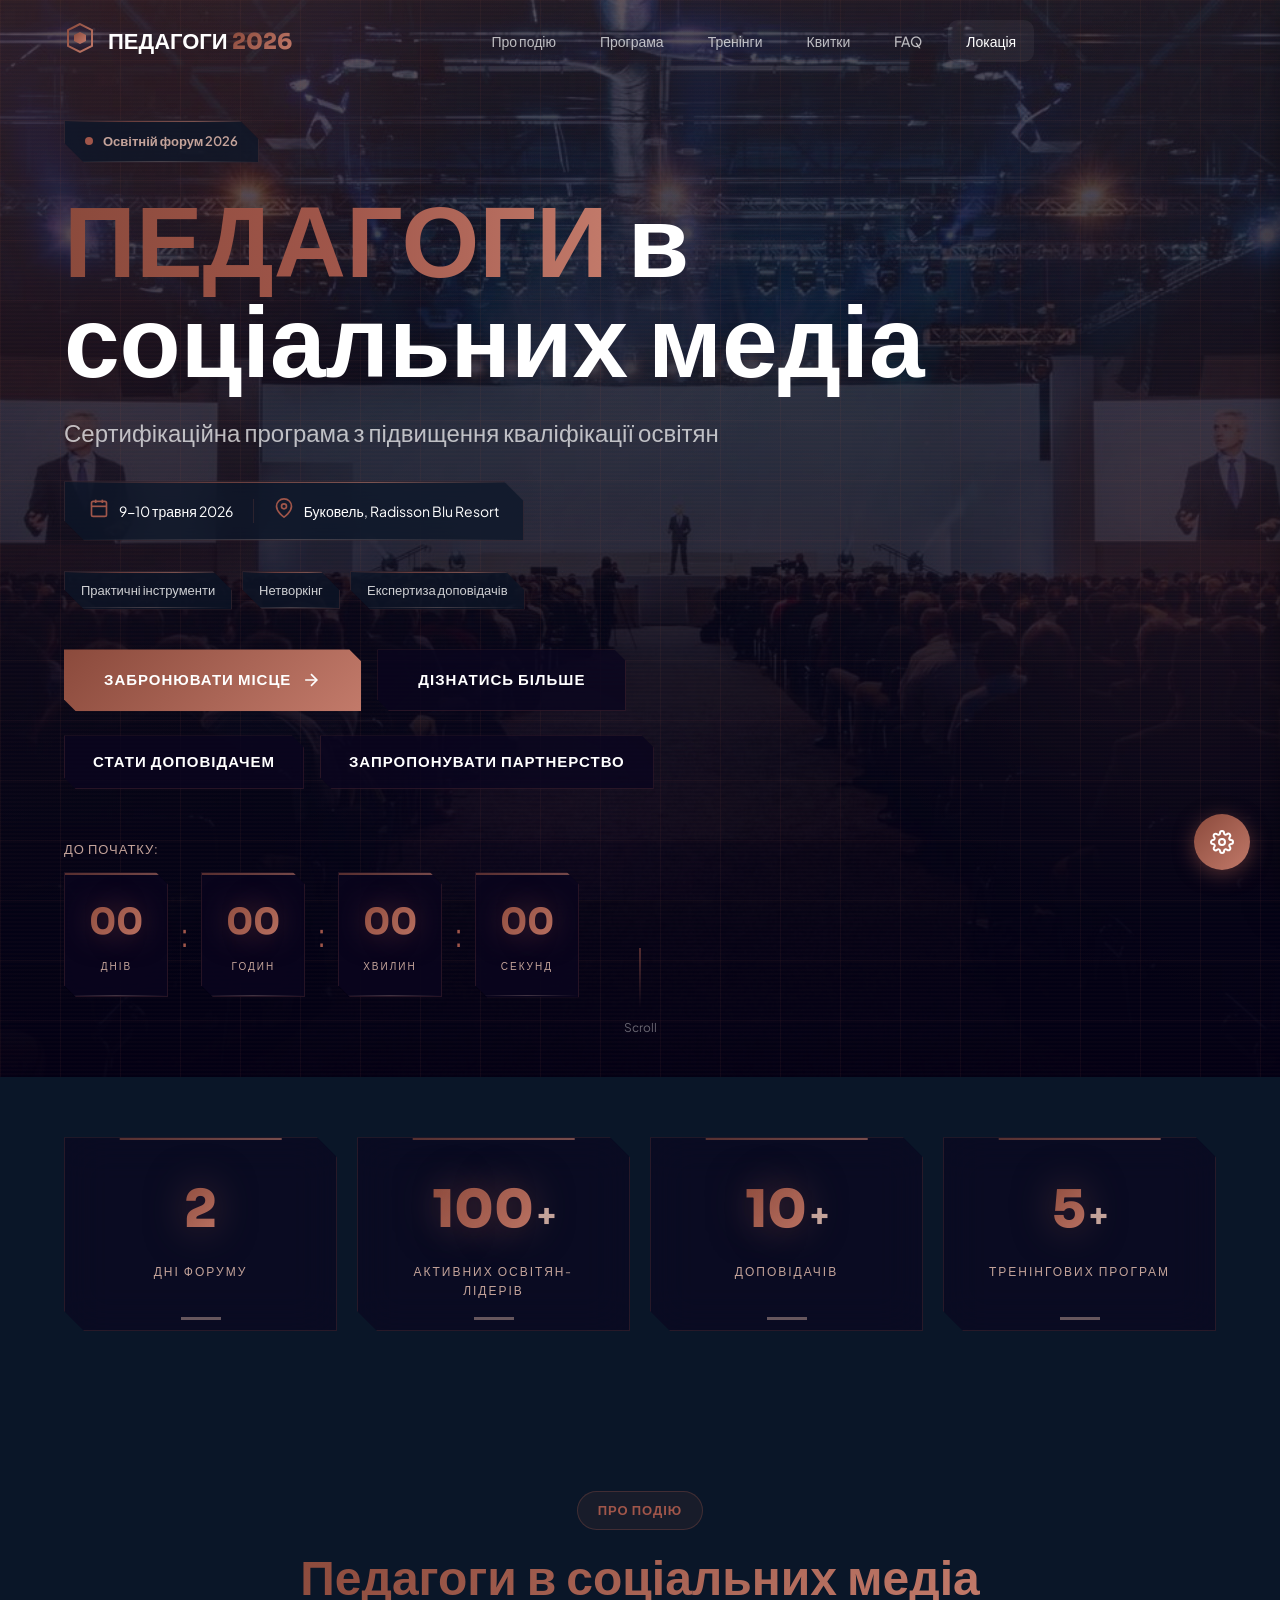
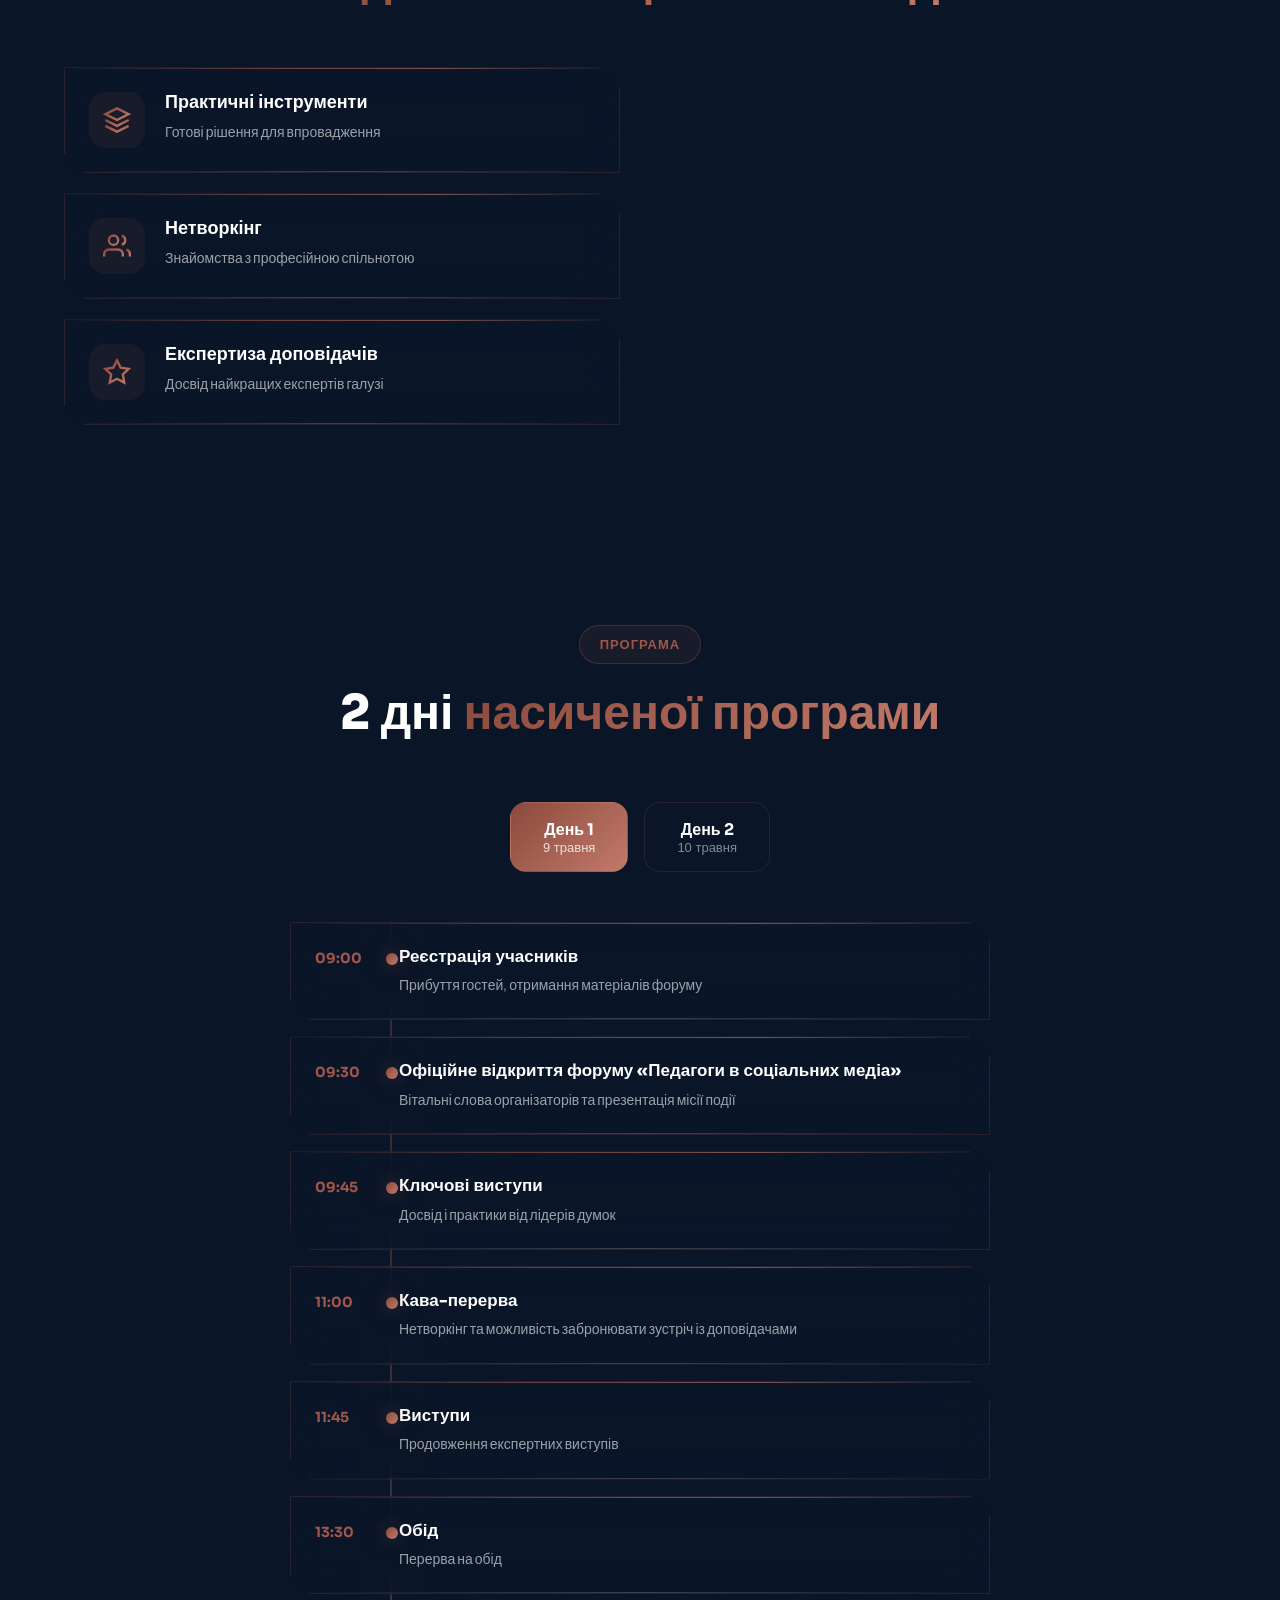
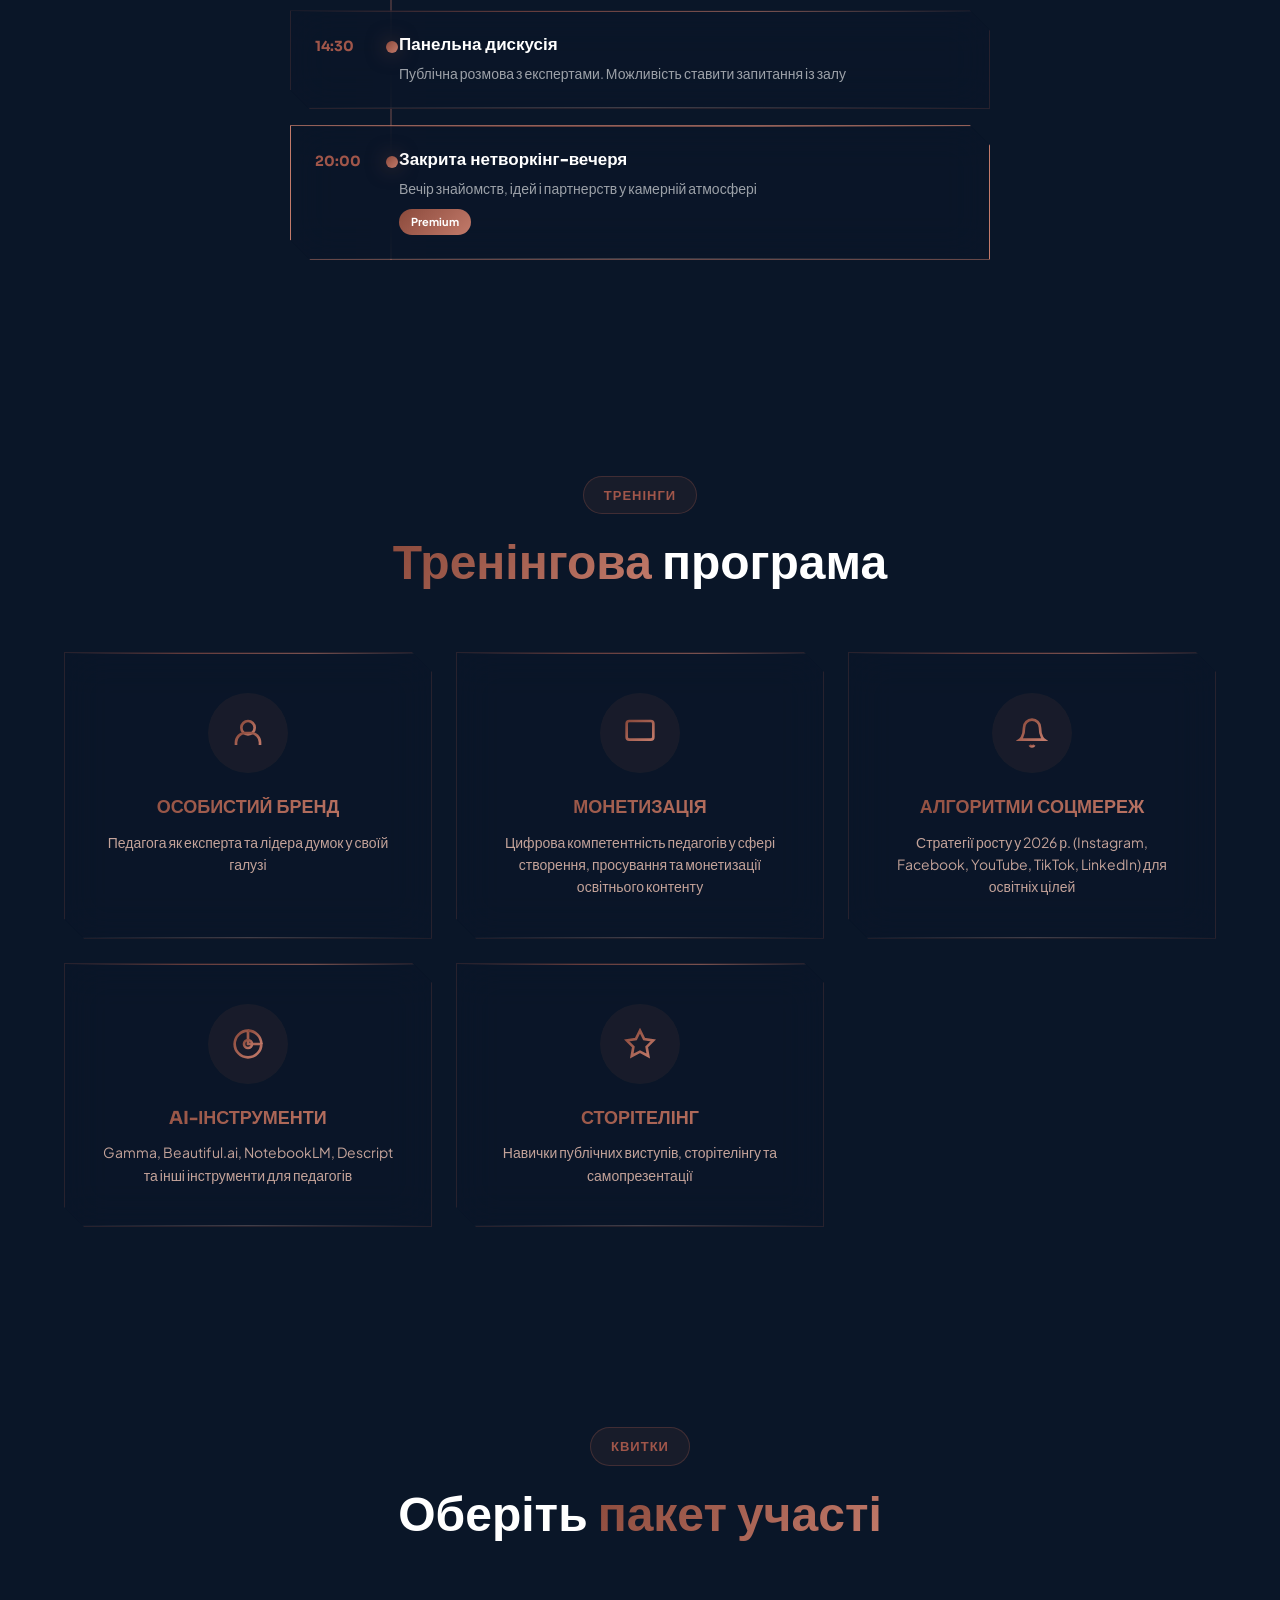
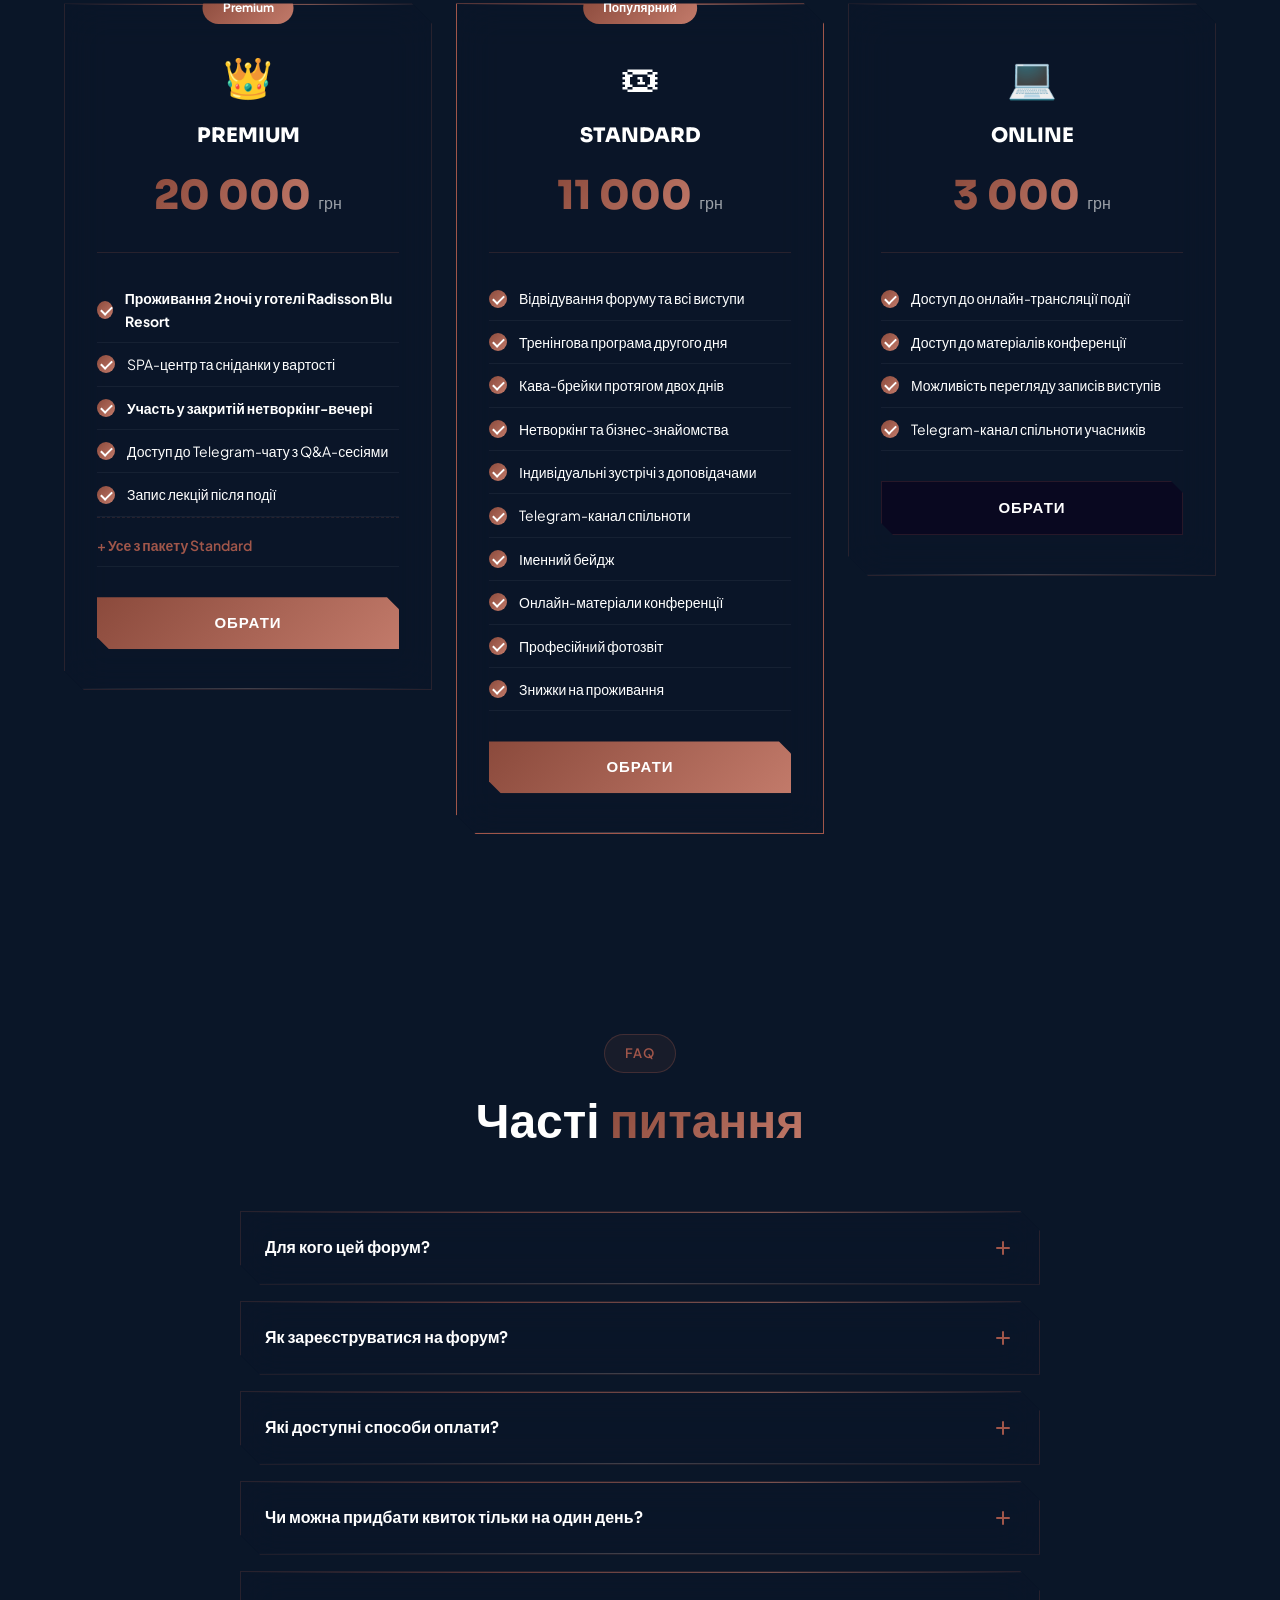
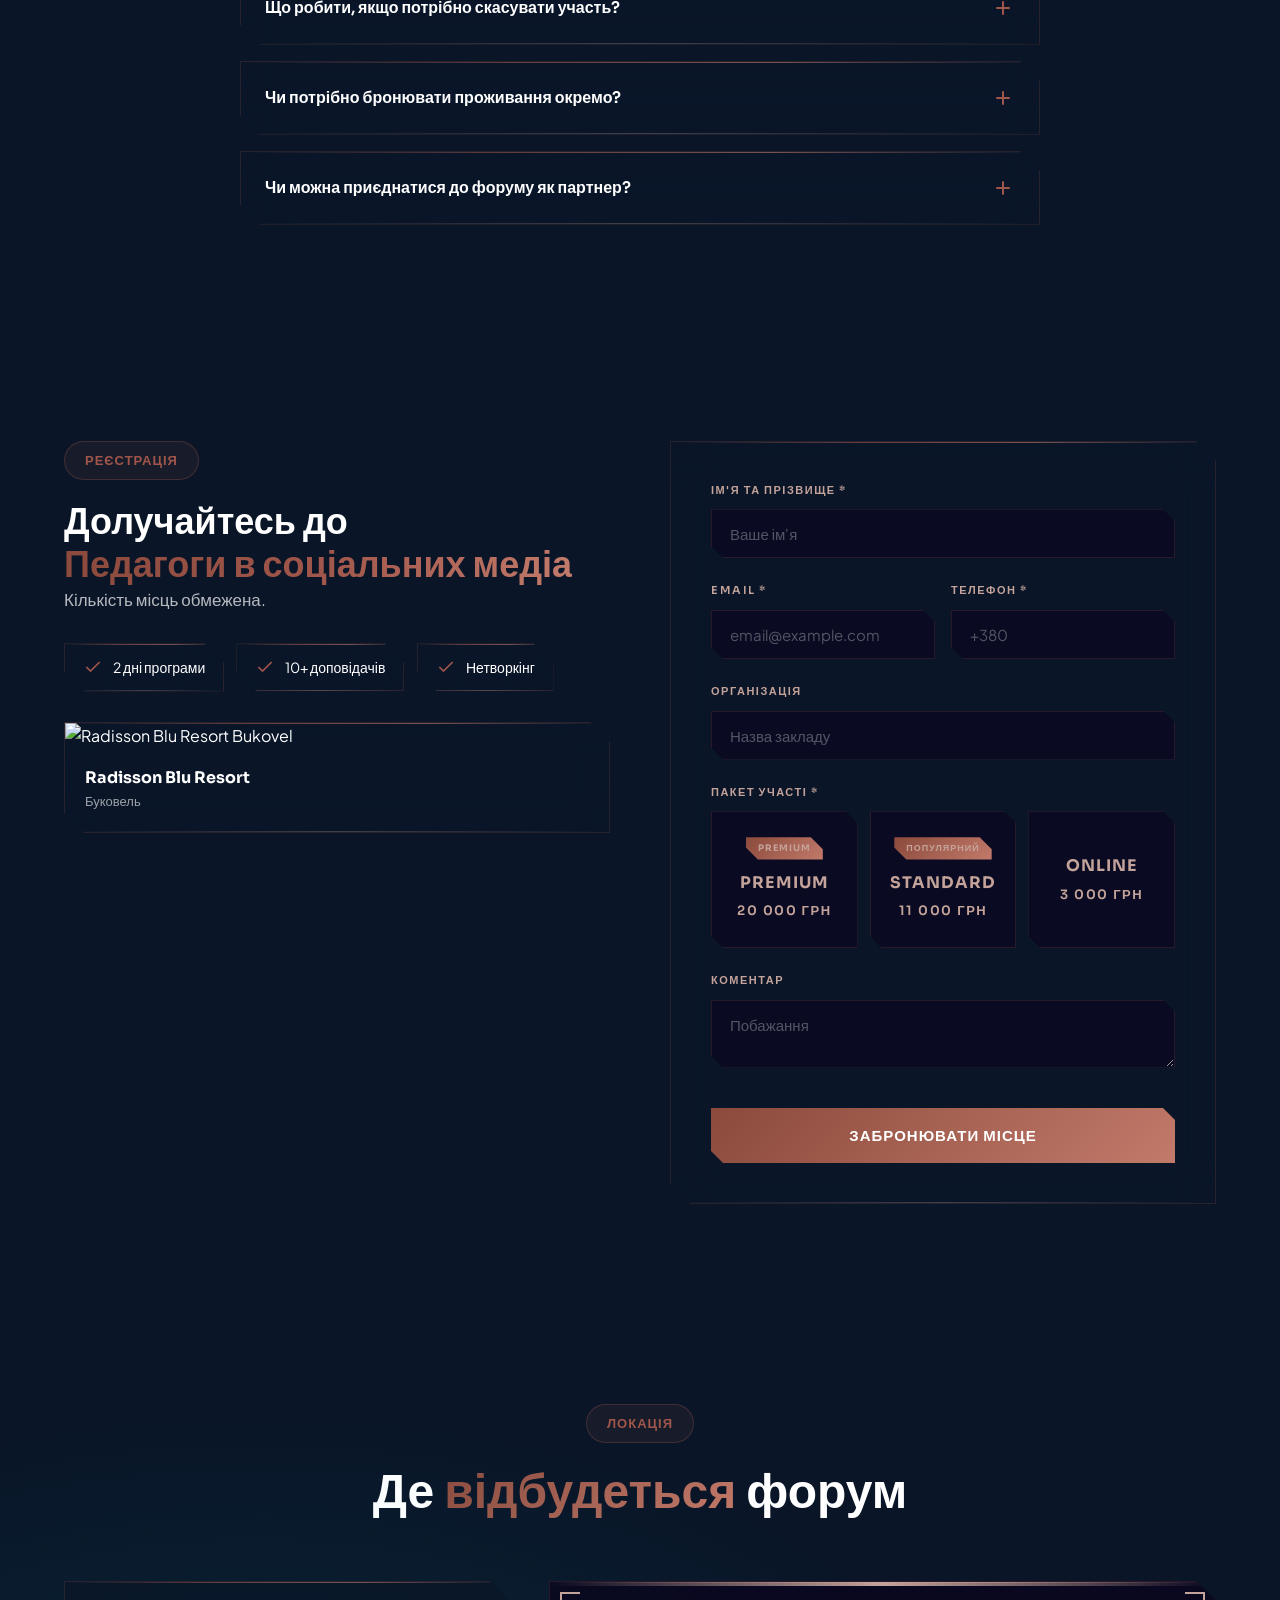
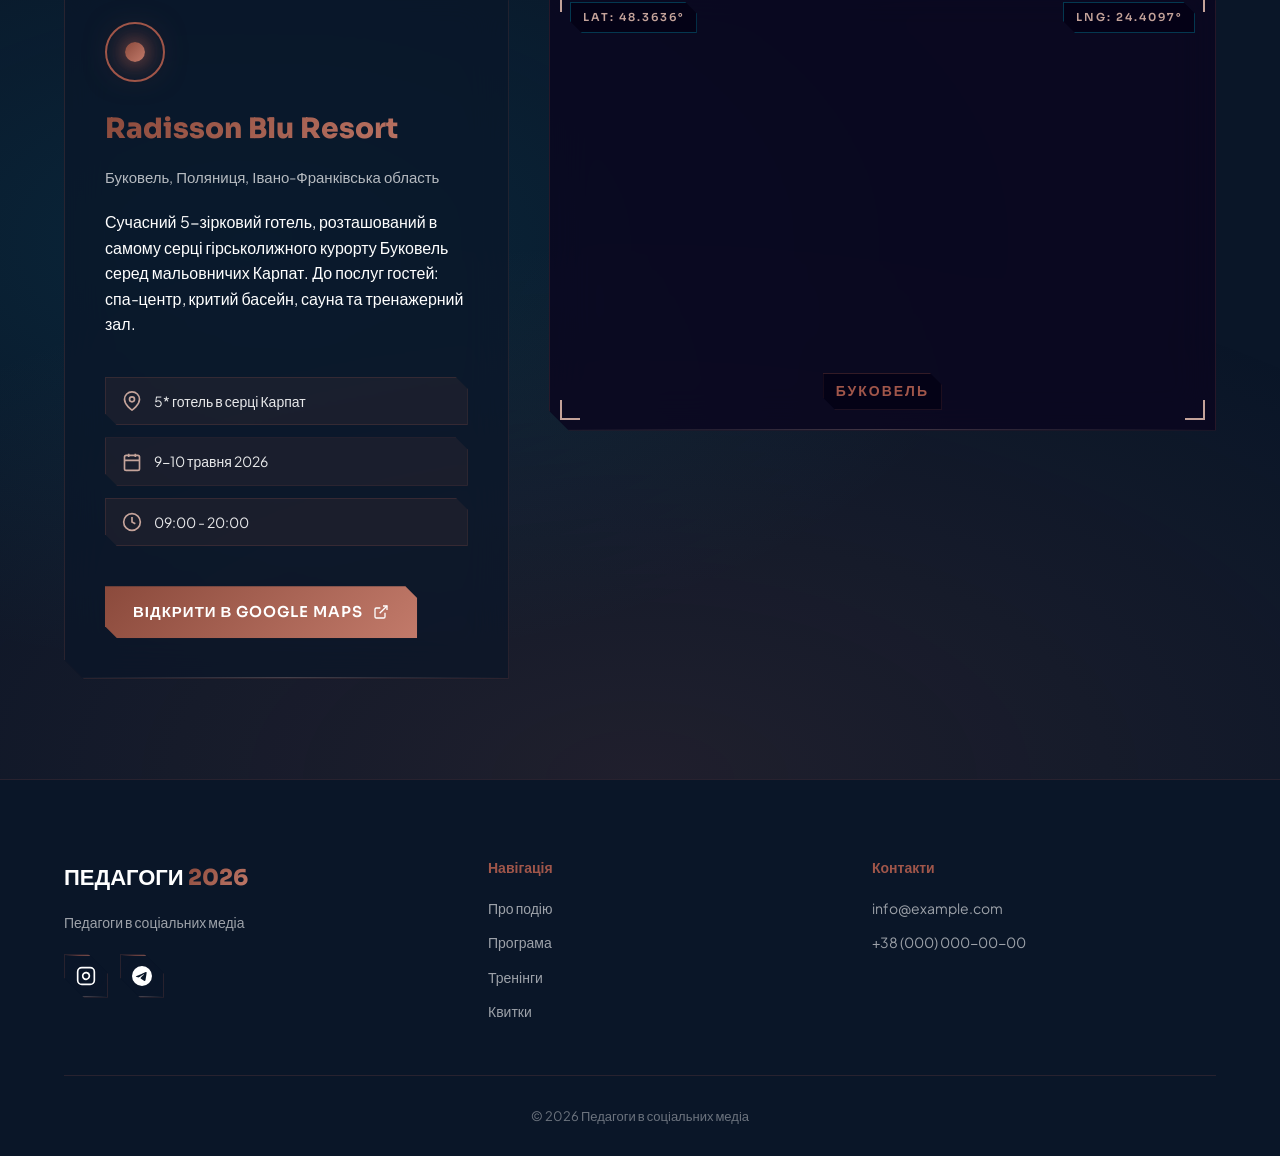
==== commit 76783db7: "Restore original design + add style customizer - Restored original Navy Blue/Terracotta theme - Adde" ====
--- a/index.html
+++ b/index.html
@@ -3,28 +3,51 @@
 <head>
     <meta charset="UTF-8">
     <meta name="viewport" content="width=device-width, initial-scale=1.0">
-    <title>Освітяни 2050 | Освітній форум</title>
-    <meta name="description" content="Освітній форум для педагогів у соціальних медіа. Буковель, Radisson Blu Resort. 5-6 травня 2026.">
+    <title>Педагоги в соціальних медіа | Освітній форум 2026</title>
+    <meta name="description" content="Сертифікаційна програма з підвищення кваліфікації освітян. Буковель, Radisson Blu Resort. 9-10 травня 2026.">
     <link rel="preconnect" href="https://fonts.googleapis.com">
     <link rel="preconnect" href="https://fonts.gstatic.com" crossorigin>
-    <link href="https://fonts.googleapis.com/css2?family=Manrope:wght@400;500;600;700;800&family=Space+Grotesk:wght@400;500;600;700&display=swap" rel="stylesheet">
+    <link href="https://fonts.googleapis.com/css2?family=Plus+Jakarta+Sans:wght@400;500;600;700;800&family=Sora:wght@400;500;600;700;800&display=swap" rel="stylesheet">
     <link rel="stylesheet" href="styles.css">
 </head>
 <body>
+    <!-- Animated Background -->
+    <div class="bg-animation">
+        <div class="bg-gradient"></div>
+        <div class="bg-orbs">
+            <div class="orb orb--1"></div>
+            <div class="orb orb--2"></div>
+            <div class="orb orb--3"></div>
+        </div>
+    </div>
+
     <!-- Header -->
     <header class="header" id="header">
         <div class="container">
-            <a href="#" class="logo">ОСВІТЯНИ<span>2050</span></a>
+            <a href="#" class="logo">
+                <span class="logo__icon">
+                    <svg width="32" height="32" viewBox="0 0 32 32" fill="none">
+                        <path d="M16 2L4 8v16l12 6 12-6V8L16 2z" stroke="url(#logoGrad)" stroke-width="2" fill="none"/>
+                        <path d="M16 10l-6 3v6l6 3 6-3v-6l-6-3z" fill="url(#logoGrad)"/>
+                        <defs>
+                            <linearGradient id="logoGrad" x1="0%" y1="0%" x2="100%" y2="100%">
+                                <stop offset="0%" stop-color="#8b4a3c"/>
+                                <stop offset="100%" stop-color="#c27a6a"/>
+                            </linearGradient>
+                        </defs>
+                    </svg>
+                </span>
+                <span class="logo__text">ПЕДАГОГИ<span>2026</span></span>
+            </a>
             <nav class="nav" id="nav">
                 <a href="#about" class="nav__link">Про подію</a>
                 <a href="#program" class="nav__link">Програма</a>
-                <a href="#speakers" class="nav__link">Спікери</a>
+                <a href="#training" class="nav__link">Тренінги</a>
                 <a href="#tickets" class="nav__link">Квитки</a>
                 <a href="#faq" class="nav__link">FAQ</a>
-                <a href="#form" class="nav__link">Реєстрація</a>
+                <a href="#location" class="nav__link">Локація</a>
             </nav>
             <div class="header__actions">
-                <a href="#tickets" class="btn btn--primary">Купити квитки</a>
                 <button class="burger" id="burger" aria-label="Меню">
                     <span></span>
                     <span></span>
@@ -37,36 +60,32 @@
     <!-- Hero Section -->
     <section class="hero">
         <div class="hero__bg">
-            <div class="hero__image">
-                <img src="https://images.unsplash.com/photo-1540575467063-178a50c2df87?w=1920&h=1080&fit=crop" alt="Conference">
-            </div>
-            <div class="hero__overlay"></div>
-            <div class="hero__gradient"></div>
-            <div class="hero__lines"></div>
-            <div class="hero__shapes">
-                <div class="shape shape--1"></div>
-                <div class="shape shape--2"></div>
-                <div class="shape shape--3"></div>
-            </div>
-        </div>
-        <div class="container">
-            <div class="hero__content" data-aos="fade-up">
-                <div class="hero__badge">
-                    <span class="hero__badge-dot"></span>
-                    Освітній форум
-                </div>
+            <img src="./img/photo_2026-03-08_16-32-30.jpg" alt="" class="hero__bg-image">
+            <div class="hero__bg-overlay"></div>
+            <div class="hero__bg-grid"></div>
+            <div class="hero__bg-scanlines"></div>
+        </div>
+        <div class="hero__content">
+            <div class="container">
+                <div class="hero__badge glass">
+                    <span class="pulse"></span>
+                    <span>Освітній форум 2026</span>
+                </div>
+
                 <h1 class="hero__title">
                     <span class="hero__title-line">
-                        <span class="hero__title-accent" data-text="ОСВІТЯНИ">ОСВІТЯНИ</span>
+                        <span class="text-gradient-animated">ПЕДАГОГИ</span>
                     </span>
                     <span class="hero__title-line">
-                        <span class="hero__title-year">2050</span>
+                        <span class="hero__subtitle-text">в соціальних медіа</span>
                     </span>
                 </h1>
-                <p class="hero__subtitle">Педагоги в соціальних медіа</p>
-                <div class="hero__info">
-                    <div class="hero__info-item">
-                        <div class="hero__info-icon">
+
+                <p class="hero__subtitle">Сертифікаційна програма з підвищення кваліфікації освітян</p>
+
+                <div class="hero__meta glass">
+                    <div class="hero__meta-item">
+                        <div class="hero__meta-icon">
                             <svg width="20" height="20" viewBox="0 0 24 24" fill="none" stroke="currentColor" stroke-width="2">
                                 <rect x="3" y="4" width="18" height="18" rx="2" ry="2"></rect>
                                 <line x1="16" y1="2" x2="16" y2="6"></line>
@@ -74,10 +93,11 @@
                                 <line x1="3" y1="10" x2="21" y2="10"></line>
                             </svg>
                         </div>
-                        <span>5-6 травня 2026</span>
-                    </div>
-                    <div class="hero__info-item">
-                        <div class="hero__info-icon">
+                        <span>9-10 травня 2026</span>
+                    </div>
+                    <div class="hero__meta-divider"></div>
+                    <div class="hero__meta-item">
+                        <div class="hero__meta-icon">
                             <svg width="20" height="20" viewBox="0 0 24 24" fill="none" stroke="currentColor" stroke-width="2">
                                 <path d="M21 10c0 7-9 13-9 13s-9-6-9-13a9 9 0 0 1 18 0z"></path>
                                 <circle cx="12" cy="10" r="3"></circle>
@@ -86,46 +106,60 @@
                         <span>Буковель, Radisson Blu Resort</span>
                     </div>
                 </div>
+
                 <div class="hero__tags">
-                    <span class="tag tag--animated">Трансформація освіти</span>
-                    <span class="tag tag--animated">Практичні інструменти</span>
-                    <span class="tag tag--animated">Нетворкінг</span>
-                </div>
+                    <span class="tag glass">Практичні інструменти</span>
+                    <span class="tag glass">Нетворкінг</span>
+                    <span class="tag glass">Експертиза доповідачів</span>
+                </div>
+
                 <div class="hero__buttons">
                     <a href="#form" class="btn btn--primary btn--large btn--glow">
-                        <span>Зареєструватись</span>
+                        <span>Забронювати місце</span>
                         <svg width="20" height="20" viewBox="0 0 24 24" fill="none" stroke="currentColor" stroke-width="2">
                             <line x1="5" y1="12" x2="19" y2="12"></line>
                             <polyline points="12 5 19 12 12 19"></polyline>
                         </svg>
                     </a>
-                    <a href="#about" class="btn btn--outline btn--large">Дізнатись більше</a>
-                </div>
+                    <a href="#about" class="btn btn--glass btn--large">
+                        <span>Дізнатись більше</span>
+                    </a>
+                </div>
+
+                <div class="hero__buttons hero__buttons--secondary">
+                    <a href="#form" class="btn btn--glass" data-hide-package="true" data-form-type="speaker">
+                        <span>Стати доповідачем</span>
+                    </a>
+                    <a href="#form" class="btn btn--glass" data-hide-package="true" data-form-type="partner">
+                        <span>Запропонувати партнерство</span>
+                    </a>
+                </div>
+
                 <div class="hero__countdown">
-                    <p class="hero__countdown-label">До початку форуму:</p>
-                    <div class="countdown" id="countdown">
-                        <div class="countdown__item">
+                    <p class="hero__countdown-label">До початку:</p>
+                    <div class="countdown">
+                        <div class="countdown__item glass">
                             <span class="countdown__number" id="days">00</span>
                             <span class="countdown__label">днів</span>
                         </div>
                         <div class="countdown__separator">:</div>
-                        <div class="countdown__item">
+                        <div class="countdown__item glass">
                             <span class="countdown__number" id="hours">00</span>
                             <span class="countdown__label">годин</span>
                         </div>
                         <div class="countdown__separator">:</div>
-                        <div class="countdown__item">
+                        <div class="countdown__item glass">
                             <span class="countdown__number" id="minutes">00</span>
                             <span class="countdown__label">хвилин</span>
                         </div>
                         <div class="countdown__separator">:</div>
-                        <div class="countdown__item">
+                        <div class="countdown__item glass">
                             <span class="countdown__number" id="seconds">00</span>
                             <span class="countdown__label">секунд</span>
                         </div>
                     </div>
                     <script>
-                    var countdownEnd = new Date("May 5, 2026 09:00:00").getTime();
+                    var countdownEnd = new Date("May 9, 2026 09:00:00").getTime();
                     function updateCountdown(){
                         var now = new Date().getTime();
                         var t = countdownEnd - now;
@@ -145,25 +179,22 @@
                 </div>
             </div>
         </div>
+
+        <div class="hero__visual">
+            <div class="hero__card hero__card--1 glass">
+                <img src="https://images.unsplash.com/photo-1540575467063-178a50c2df87?w=400&h=300&fit=crop" alt="">
+            </div>
+            <div class="hero__card hero__card--2 glass">
+                <img src="https://images.unsplash.com/photo-1591115765373-5207764f72e7?w=400&h=300&fit=crop" alt="">
+            </div>
+            <div class="hero__card hero__card--3 glass">
+                <img src="https://images.unsplash.com/photo-1475721027785-f74eccf877e2?w=400&h=300&fit=crop" alt="">
+            </div>
+        </div>
+
         <div class="hero__scroll">
-            <div class="hero__scroll-mouse">
-                <div class="hero__scroll-wheel"></div>
-            </div>
+            <div class="hero__scroll-line"></div>
             <span>Scroll</span>
-        </div>
-        <div class="hero__social">
-            <a href="#" class="hero__social-link" aria-label="Instagram">
-                <svg width="20" height="20" viewBox="0 0 24 24" fill="none" stroke="currentColor" stroke-width="2">
-                    <rect x="2" y="2" width="20" height="20" rx="5" ry="5"></rect>
-                    <path d="M16 11.37A4 4 0 1 1 12.63 8 4 4 0 0 1 16 11.37z"></path>
-                    <line x1="17.5" y1="6.5" x2="17.51" y2="6.5"></line>
-                </svg>
-            </a>
-            <a href="#" class="hero__social-link" aria-label="Telegram">
-                <svg width="20" height="20" viewBox="0 0 24 24" fill="currentColor">
-                    <path d="M11.944 0A12 12 0 0 0 0 12a12 12 0 0 0 12 12 12 12 0 0 0 12-12A12 12 0 0 0 12 0a12 12 0 0 0-.056 0zm4.962 7.224c.1-.002.321.023.465.14a.506.506 0 0 1 .171.325c.016.093.036.306.02.472-.18 1.898-.962 6.502-1.36 8.627-.168.9-.499 1.201-.82 1.23-.696.065-1.225-.46-1.9-.902-1.056-.693-1.653-1.124-2.678-1.8-1.185-.78-.417-1.21.258-1.91.177-.184 3.247-2.977 3.307-3.23.007-.032.014-.15-.056-.212s-.174-.041-.249-.024c-.106.024-1.793 1.14-5.061 3.345-.48.33-.913.49-1.302.48-.428-.008-1.252-.241-1.865-.44-.752-.245-1.349-.374-1.297-.789.027-.216.325-.437.893-.663 3.498-1.524 5.83-2.529 6.998-3.014 3.332-1.386 4.025-1.627 4.476-1.635z"/>
-                </svg>
-            </a>
         </div>
     </section>
 
@@ -171,24 +202,24 @@
     <section class="stats">
         <div class="container">
             <div class="stats__grid">
-                <div class="stats__item">
+                <div class="stats__item glass">
                     <span class="stats__number" data-count="2">0</span>
                     <span class="stats__label">дні форуму</span>
                 </div>
-                <div class="stats__item">
-                    <span class="stats__number" data-count="500">0</span>
+                <div class="stats__item glass">
+                    <span class="stats__number" data-count="100">0</span>
                     <span class="stats__suffix">+</span>
-                    <span class="stats__label">учасників</span>
-                </div>
-                <div class="stats__item">
-                    <span class="stats__number" data-count="20">0</span>
-                    <span class="stats__suffix">+</span>
-                    <span class="stats__label">спікерів</span>
-                </div>
-                <div class="stats__item">
+                    <span class="stats__label">активних освітян-лідерів</span>
+                </div>
+                <div class="stats__item glass">
                     <span class="stats__number" data-count="10">0</span>
                     <span class="stats__suffix">+</span>
-                    <span class="stats__label">воркшопів</span>
+                    <span class="stats__label">доповідачів</span>
+                </div>
+                <div class="stats__item glass">
+                    <span class="stats__number" data-count="5">0</span>
+                    <span class="stats__suffix">+</span>
+                    <span class="stats__label">тренінгових програм</span>
                 </div>
             </div>
         </div>
@@ -199,45 +230,50 @@
         <div class="container">
             <div class="section-header">
                 <span class="section-tag">Про подію</span>
-                <h2 class="section-title">Простір стратегій та рішень для трансформації школи</h2>
-            </div>
-            <div class="about__content">
-                <div class="about__text">
-                    <p><strong>«Освітяни 2050»</strong> — це простір стратегій, інструментів та рішень, які допоможуть трансформувати школи вже сьогодні.</p>
-                    <p>Мета форуму — дати учасникам практичні інструменти та знання для трансформації школи, команди та освітніх процесів уже сьогодні.</p>
-                </div>
+                <h2 class="section-title"><span class="text-gradient">Педагоги в соціальних медіа</span></h2>
+            </div>
+            <div class="about__grid about__grid--centered">
                 <div class="about__features">
-                    <div class="feature">
+                    <div class="feature glass">
                         <div class="feature__icon">
-                            <svg width="24" height="24" viewBox="0 0 24 24" fill="none" stroke="currentColor" stroke-width="2">
+                            <svg width="28" height="28" viewBox="0 0 24 24" fill="none" stroke="url(#grad1)" stroke-width="2">
+                                <defs><linearGradient id="grad1" x1="0%" y1="0%" x2="100%" y2="100%"><stop offset="0%" stop-color="#8b4a3c"/><stop offset="100%" stop-color="#c27a6a"/></linearGradient></defs>
                                 <path d="M12 2L2 7l10 5 10-5-10-5z"></path>
                                 <path d="M2 17l10 5 10-5"></path>
                                 <path d="M2 12l10 5 10-5"></path>
                             </svg>
                         </div>
-                        <h3>Практичні інструменти</h3>
-                        <p>Готові рішення для впровадження в школі</p>
-                    </div>
-                    <div class="feature">
+                        <div class="feature__content">
+                            <h3>Практичні інструменти</h3>
+                            <p>Готові рішення для впровадження</p>
+                        </div>
+                    </div>
+                    <div class="feature glass">
                         <div class="feature__icon">
-                            <svg width="24" height="24" viewBox="0 0 24 24" fill="none" stroke="currentColor" stroke-width="2">
+                            <svg width="28" height="28" viewBox="0 0 24 24" fill="none" stroke="url(#grad2)" stroke-width="2">
+                                <defs><linearGradient id="grad2" x1="0%" y1="0%" x2="100%" y2="100%"><stop offset="0%" stop-color="#8b4a3c"/><stop offset="100%" stop-color="#c27a6a"/></linearGradient></defs>
                                 <path d="M17 21v-2a4 4 0 0 0-4-4H5a4 4 0 0 0-4 4v2"></path>
                                 <circle cx="9" cy="7" r="4"></circle>
                                 <path d="M23 21v-2a4 4 0 0 0-3-3.87"></path>
                                 <path d="M16 3.13a4 4 0 0 1 0 7.75"></path>
                             </svg>
                         </div>
-                        <h3>Нетворкінг</h3>
-                        <p>Знайомства з професійною спільнотою</p>
-                    </div>
-                    <div class="feature">
+                        <div class="feature__content">
+                            <h3>Нетворкінг</h3>
+                            <p>Знайомства з професійною спільнотою</p>
+                        </div>
+                    </div>
+                    <div class="feature glass">
                         <div class="feature__icon">
-                            <svg width="24" height="24" viewBox="0 0 24 24" fill="none" stroke="currentColor" stroke-width="2">
+                            <svg width="28" height="28" viewBox="0 0 24 24" fill="none" stroke="url(#grad3)" stroke-width="2">
+                                <defs><linearGradient id="grad3" x1="0%" y1="0%" x2="100%" y2="100%"><stop offset="0%" stop-color="#8b4a3c"/><stop offset="100%" stop-color="#c27a6a"/></linearGradient></defs>
                                 <polygon points="12 2 15.09 8.26 22 9.27 17 14.14 18.18 21.02 12 17.77 5.82 21.02 7 14.14 2 9.27 8.91 8.26 12 2"></polygon>
                             </svg>
                         </div>
-                        <h3>Експертиза</h3>
-                        <p>Досвід найкращих спікерів галузі</p>
+                        <div class="feature__content">
+                            <h3>Експертиза доповідачів</h3>
+                            <p>Досвід найкращих експертів галузі</p>
+                        </div>
                     </div>
                 </div>
             </div>
@@ -249,92 +285,121 @@
         <div class="container">
             <div class="section-header">
                 <span class="section-tag">Програма</span>
-                <h2 class="section-title">2 дні насиченої програми</h2>
+                <h2 class="section-title">2 дні <span class="text-gradient">насиченої програми</span></h2>
             </div>
             <div class="program__tabs">
-                <button class="program__tab active" data-day="1">День 1 <span>5 травня 2026</span></button>
-                <button class="program__tab" data-day="2">День 2 <span>6 травня 2026</span></button>
+                <button class="program__tab active" data-day="1">
+                    <span class="program__tab-day">День 1</span>
+                    <span class="program__tab-date">9 травня</span>
+                </button>
+                <button class="program__tab" data-day="2">
+                    <span class="program__tab-day">День 2</span>
+                    <span class="program__tab-date">10 травня</span>
+                </button>
             </div>
             <div class="program__content">
                 <div class="program__day active" data-day="1">
-                    <div class="program__item">
-                        <div class="program__time">09:00 - 10:00</div>
-                        <div class="program__info">
-                            <h3>Реєстрація та welcome-кава</h3>
-                            <p>Знайомство з учасниками та отримання матеріалів</p>
-                        </div>
-                    </div>
-                    <div class="program__item">
-                        <div class="program__time">10:00 - 11:30</div>
-                        <div class="program__info">
-                            <h3>Відкриття форуму. Пленарна сесія</h3>
-                            <p>Вступне слово та огляд трендів освіти 2050</p>
-                        </div>
-                    </div>
-                    <div class="program__item">
-                        <div class="program__time">11:30 - 13:00</div>
-                        <div class="program__info">
-                            <h3>Панельна дискусія</h3>
-                            <p>Соціальні медіа як інструмент педагога</p>
-                        </div>
-                    </div>
-                    <div class="program__item">
-                        <div class="program__time">13:00 - 14:00</div>
-                        <div class="program__info">
-                            <h3>Обід та нетворкінг</h3>
-                            <p>Час для неформального спілкування</p>
-                        </div>
-                    </div>
-                    <div class="program__item">
-                        <div class="program__time">14:00 - 17:00</div>
-                        <div class="program__info">
-                            <h3>Виступи спікерів на основній сцені</h3>
-                            <p>Практичні кейси та інструменти</p>
-                        </div>
-                    </div>
-                    <div class="program__item program__item--highlight">
-                        <div class="program__time">19:00 - 22:00</div>
-                        <div class="program__info">
-                            <h3>Закрита нетворкінг-вечеря</h3>
-                            <p>Тільки для VIP-учасників</p>
-                            <span class="program__badge">VIP</span>
+                    <div class="program__timeline">
+                        <div class="program__item glass">
+                            <div class="program__time">09:00</div>
+                            <div class="program__dot"></div>
+                            <div class="program__info">
+                                <h3>Реєстрація учасників</h3>
+                                <p>Прибуття гостей, отримання матеріалів форуму</p>
+                            </div>
+                        </div>
+                        <div class="program__item glass">
+                            <div class="program__time">09:30</div>
+                            <div class="program__dot"></div>
+                            <div class="program__info">
+                                <h3>Офіційне відкриття форуму «Педагоги в соціальних медіа»</h3>
+                                <p>Вітальні слова організаторів та презентація місії події</p>
+                            </div>
+                        </div>
+                        <div class="program__item glass">
+                            <div class="program__time">09:45</div>
+                            <div class="program__dot"></div>
+                            <div class="program__info">
+                                <h3>Ключові виступи</h3>
+                                <p>Досвід і практики від лідерів думок</p>
+                            </div>
+                        </div>
+                        <div class="program__item glass">
+                            <div class="program__time">11:00</div>
+                            <div class="program__dot"></div>
+                            <div class="program__info">
+                                <h3>Кава-перерва</h3>
+                                <p>Нетворкінг та можливість забронювати зустріч із доповідачами</p>
+                            </div>
+                        </div>
+                        <div class="program__item glass">
+                            <div class="program__time">11:45</div>
+                            <div class="program__dot"></div>
+                            <div class="program__info">
+                                <h3>Виступи</h3>
+                                <p>Продовження експертних виступів</p>
+                            </div>
+                        </div>
+                        <div class="program__item glass">
+                            <div class="program__time">13:30</div>
+                            <div class="program__dot"></div>
+                            <div class="program__info">
+                                <h3>Обід</h3>
+                                <p>Перерва на обід</p>
+                            </div>
+                        </div>
+                        <div class="program__item glass">
+                            <div class="program__time">14:30</div>
+                            <div class="program__dot"></div>
+                            <div class="program__info">
+                                <h3>Панельна дискусія</h3>
+                                <p>Публічна розмова з експертами. Можливість ставити запитання із залу</p>
+                            </div>
+                        </div>
+                        <div class="program__item program__item--vip glass">
+                            <div class="program__time">20:00</div>
+                            <div class="program__dot"></div>
+                            <div class="program__info">
+                                <h3>Закрита нетворкінг-вечеря</h3>
+                                <p>Вечір знайомств, ідей і партнерств у камерній атмосфері</p>
+                                <span class="program__badge">Premium</span>
+                            </div>
                         </div>
                     </div>
                 </div>
                 <div class="program__day" data-day="2">
-                    <div class="program__item">
-                        <div class="program__time">09:00 - 10:00</div>
-                        <div class="program__info">
-                            <h3>Ранкова кава</h3>
-                            <p>Початок другого дня</p>
-                        </div>
-                    </div>
-                    <div class="program__item">
-                        <div class="program__time">10:00 - 13:00</div>
-                        <div class="program__info">
-                            <h3>Тренінгова програма</h3>
-                            <p>Практичні воркшопи та майстер-класи</p>
-                        </div>
-                    </div>
-                    <div class="program__item">
-                        <div class="program__time">13:00 - 14:00</div>
-                        <div class="program__info">
-                            <h3>Обід</h3>
-                            <p>Перерва та нетворкінг</p>
-                        </div>
-                    </div>
-                    <div class="program__item">
-                        <div class="program__time">14:00 - 16:00</div>
-                        <div class="program__info">
-                            <h3>Q&A-сесії зі спікерами</h3>
-                            <p>Можливість поставити питання експертам</p>
-                        </div>
-                    </div>
-                    <div class="program__item">
-                        <div class="program__time">16:00 - 17:00</div>
-                        <div class="program__info">
-                            <h3>Закриття форуму</h3>
-                            <p>Підведення підсумків та нагородження</p>
+                    <div class="program__timeline">
+                        <div class="program__item glass">
+                            <div class="program__time">09:00</div>
+                            <div class="program__dot"></div>
+                            <div class="program__info">
+                                <h3>Тренінгова програма</h3>
+                                <p>Практичні тренінги та майстер-класи</p>
+                            </div>
+                        </div>
+                        <div class="program__item glass">
+                            <div class="program__time">11:00</div>
+                            <div class="program__dot"></div>
+                            <div class="program__info">
+                                <h3>Кава-перерва</h3>
+                                <p>Нетворкінг та можливість забронювати зустріч із доповідачами</p>
+                            </div>
+                        </div>
+                        <div class="program__item glass">
+                            <div class="program__time">11:45</div>
+                            <div class="program__dot"></div>
+                            <div class="program__info">
+                                <h3>Тренінгова програма</h3>
+                                <p>Продовження практичних тренінгів і майстер-класів</p>
+                            </div>
+                        </div>
+                        <div class="program__item glass">
+                            <div class="program__time">15:00</div>
+                            <div class="program__dot"></div>
+                            <div class="program__info">
+                                <h3>Закриття форуму</h3>
+                                <p>Підбиття підсумків та нагородження учасників</p>
+                            </div>
                         </div>
                     </div>
                 </div>
@@ -342,125 +407,70 @@
         </div>
     </section>
 
-    <!-- Speakers Section -->
-    <section class="speakers" id="speakers">
+    <!-- Training Program Section -->
+    <section class="training" id="training">
         <div class="container">
             <div class="section-header">
-                <span class="section-tag" data-aos="fade-up">Спікери</span>
-                <h2 class="section-title" data-aos="fade-up" data-aos-delay="100">Експерти галузі</h2>
-                <p class="section-desc" data-aos="fade-up" data-aos-delay="200">Провідні освітяни та лідери думок</p>
-            </div>
-            <div class="speakers__grid">
-                <div class="speaker" data-aos="fade-up" data-aos-delay="0">
-                    <div class="speaker__photo">
-                        <img src="https://images.unsplash.com/photo-1573496359142-b8d87734a5a2?w=400&h=400&fit=crop&crop=face" alt="Олена Коваленко">
-                        <div class="speaker__overlay">
-                            <div class="speaker__social">
-                                <a href="#" aria-label="Instagram"><svg width="20" height="20" viewBox="0 0 24 24" fill="currentColor"><rect x="2" y="2" width="20" height="20" rx="5" ry="5" fill="none" stroke="currentColor" stroke-width="2"></rect><path d="M16 11.37A4 4 0 1 1 12.63 8 4 4 0 0 1 16 11.37z" fill="none" stroke="currentColor" stroke-width="2"></path></svg></a>
-                                <a href="#" aria-label="LinkedIn"><svg width="20" height="20" viewBox="0 0 24 24" fill="currentColor"><path d="M16 8a6 6 0 0 1 6 6v7h-4v-7a2 2 0 0 0-2-2 2 2 0 0 0-2 2v7h-4v-7a6 6 0 0 1 6-6z" fill="none" stroke="currentColor" stroke-width="2"></path><rect x="2" y="9" width="4" height="12" fill="none" stroke="currentColor" stroke-width="2"></rect><circle cx="4" cy="4" r="2" fill="none" stroke="currentColor" stroke-width="2"></circle></svg></a>
-                            </div>
-                        </div>
-                    </div>
-                    <h3 class="speaker__name">Олена Коваленко</h3>
-                    <p class="speaker__role">CEO EdTech Ukraine</p>
-                </div>
-                <div class="speaker" data-aos="fade-up" data-aos-delay="100">
-                    <div class="speaker__photo">
-                        <img src="https://images.unsplash.com/photo-1560250097-0b93528c311a?w=400&h=400&fit=crop&crop=face" alt="Андрій Мельник">
-                        <div class="speaker__overlay">
-                            <div class="speaker__social">
-                                <a href="#" aria-label="Instagram"><svg width="20" height="20" viewBox="0 0 24 24" fill="currentColor"><rect x="2" y="2" width="20" height="20" rx="5" ry="5" fill="none" stroke="currentColor" stroke-width="2"></rect><path d="M16 11.37A4 4 0 1 1 12.63 8 4 4 0 0 1 16 11.37z" fill="none" stroke="currentColor" stroke-width="2"></path></svg></a>
-                                <a href="#" aria-label="LinkedIn"><svg width="20" height="20" viewBox="0 0 24 24" fill="currentColor"><path d="M16 8a6 6 0 0 1 6 6v7h-4v-7a2 2 0 0 0-2-2 2 2 0 0 0-2 2v7h-4v-7a6 6 0 0 1 6-6z" fill="none" stroke="currentColor" stroke-width="2"></path><rect x="2" y="9" width="4" height="12" fill="none" stroke="currentColor" stroke-width="2"></rect><circle cx="4" cy="4" r="2" fill="none" stroke="currentColor" stroke-width="2"></circle></svg></a>
-                            </div>
-                        </div>
-                    </div>
-                    <h3 class="speaker__name">Андрій Мельник</h3>
-                    <p class="speaker__role">Засновник "Нова Школа"</p>
-                </div>
-                <div class="speaker" data-aos="fade-up" data-aos-delay="200">
-                    <div class="speaker__photo">
-                        <img src="https://images.unsplash.com/photo-1580489944761-15a19d654956?w=400&h=400&fit=crop&crop=face" alt="Марія Шевченко">
-                        <div class="speaker__overlay">
-                            <div class="speaker__social">
-                                <a href="#" aria-label="Instagram"><svg width="20" height="20" viewBox="0 0 24 24" fill="currentColor"><rect x="2" y="2" width="20" height="20" rx="5" ry="5" fill="none" stroke="currentColor" stroke-width="2"></rect><path d="M16 11.37A4 4 0 1 1 12.63 8 4 4 0 0 1 16 11.37z" fill="none" stroke="currentColor" stroke-width="2"></path></svg></a>
-                                <a href="#" aria-label="LinkedIn"><svg width="20" height="20" viewBox="0 0 24 24" fill="currentColor"><path d="M16 8a6 6 0 0 1 6 6v7h-4v-7a2 2 0 0 0-2-2 2 2 0 0 0-2 2v7h-4v-7a6 6 0 0 1 6-6z" fill="none" stroke="currentColor" stroke-width="2"></path><rect x="2" y="9" width="4" height="12" fill="none" stroke="currentColor" stroke-width="2"></rect><circle cx="4" cy="4" r="2" fill="none" stroke="currentColor" stroke-width="2"></circle></svg></a>
-                            </div>
-                        </div>
-                    </div>
-                    <h3 class="speaker__name">Марія Шевченко</h3>
-                    <p class="speaker__role">Блогер, 500K+ підписників</p>
-                </div>
-                <div class="speaker" data-aos="fade-up" data-aos-delay="300">
-                    <div class="speaker__photo">
-                        <img src="https://images.unsplash.com/photo-1472099645785-5658abf4ff4e?w=400&h=400&fit=crop&crop=face" alt="Ігор Бондаренко">
-                        <div class="speaker__overlay">
-                            <div class="speaker__social">
-                                <a href="#" aria-label="Instagram"><svg width="20" height="20" viewBox="0 0 24 24" fill="currentColor"><rect x="2" y="2" width="20" height="20" rx="5" ry="5" fill="none" stroke="currentColor" stroke-width="2"></rect><path d="M16 11.37A4 4 0 1 1 12.63 8 4 4 0 0 1 16 11.37z" fill="none" stroke="currentColor" stroke-width="2"></path></svg></a>
-                                <a href="#" aria-label="LinkedIn"><svg width="20" height="20" viewBox="0 0 24 24" fill="currentColor"><path d="M16 8a6 6 0 0 1 6 6v7h-4v-7a2 2 0 0 0-2-2 2 2 0 0 0-2 2v7h-4v-7a6 6 0 0 1 6-6z" fill="none" stroke="currentColor" stroke-width="2"></path><rect x="2" y="9" width="4" height="12" fill="none" stroke="currentColor" stroke-width="2"></rect><circle cx="4" cy="4" r="2" fill="none" stroke="currentColor" stroke-width="2"></circle></svg></a>
-                            </div>
-                        </div>
-                    </div>
-                    <h3 class="speaker__name">Ігор Бондаренко</h3>
-                    <p class="speaker__role">Директор ліцею №1</p>
-                </div>
-                <div class="speaker" data-aos="fade-up" data-aos-delay="400">
-                    <div class="speaker__photo">
-                        <img src="https://images.unsplash.com/photo-1594744803329-e58b31de8bf5?w=400&h=400&fit=crop&crop=face" alt="Наталія Петренко">
-                        <div class="speaker__overlay">
-                            <div class="speaker__social">
-                                <a href="#" aria-label="Instagram"><svg width="20" height="20" viewBox="0 0 24 24" fill="currentColor"><rect x="2" y="2" width="20" height="20" rx="5" ry="5" fill="none" stroke="currentColor" stroke-width="2"></rect><path d="M16 11.37A4 4 0 1 1 12.63 8 4 4 0 0 1 16 11.37z" fill="none" stroke="currentColor" stroke-width="2"></path></svg></a>
-                                <a href="#" aria-label="LinkedIn"><svg width="20" height="20" viewBox="0 0 24 24" fill="currentColor"><path d="M16 8a6 6 0 0 1 6 6v7h-4v-7a2 2 0 0 0-2-2 2 2 0 0 0-2 2v7h-4v-7a6 6 0 0 1 6-6z" fill="none" stroke="currentColor" stroke-width="2"></path><rect x="2" y="9" width="4" height="12" fill="none" stroke="currentColor" stroke-width="2"></rect><circle cx="4" cy="4" r="2" fill="none" stroke="currentColor" stroke-width="2"></circle></svg></a>
-                            </div>
-                        </div>
-                    </div>
-                    <h3 class="speaker__name">Наталія Петренко</h3>
-                    <p class="speaker__role">Психолог, автор книг</p>
-                </div>
-                <div class="speaker" data-aos="fade-up" data-aos-delay="500">
-                    <div class="speaker__photo">
-                        <img src="https://images.unsplash.com/photo-1507003211169-0a1dd7228f2d?w=400&h=400&fit=crop&crop=face" alt="Олексій Савченко">
-                        <div class="speaker__overlay">
-                            <div class="speaker__social">
-                                <a href="#" aria-label="Instagram"><svg width="20" height="20" viewBox="0 0 24 24" fill="currentColor"><rect x="2" y="2" width="20" height="20" rx="5" ry="5" fill="none" stroke="currentColor" stroke-width="2"></rect><path d="M16 11.37A4 4 0 1 1 12.63 8 4 4 0 0 1 16 11.37z" fill="none" stroke="currentColor" stroke-width="2"></path></svg></a>
-                                <a href="#" aria-label="LinkedIn"><svg width="20" height="20" viewBox="0 0 24 24" fill="currentColor"><path d="M16 8a6 6 0 0 1 6 6v7h-4v-7a2 2 0 0 0-2-2 2 2 0 0 0-2 2v7h-4v-7a6 6 0 0 1 6-6z" fill="none" stroke="currentColor" stroke-width="2"></path><rect x="2" y="9" width="4" height="12" fill="none" stroke="currentColor" stroke-width="2"></rect><circle cx="4" cy="4" r="2" fill="none" stroke="currentColor" stroke-width="2"></circle></svg></a>
-                            </div>
-                        </div>
-                    </div>
-                    <h3 class="speaker__name">Олексій Циган</h3>
-                    <p class="speaker__role">SMM-експерт</p>
-                </div>
-                <div class="speaker" data-aos="fade-up" data-aos-delay="600">
-                    <div class="speaker__photo">
-                        <img src="https://images.unsplash.com/photo-1438761681033-6461ffad8d80?w=400&h=400&fit=crop&crop=face" alt="Юлія Кравчук">
-                        <div class="speaker__overlay">
-                            <div class="speaker__social">
-                                <a href="#" aria-label="Instagram"><svg width="20" height="20" viewBox="0 0 24 24" fill="currentColor"><rect x="2" y="2" width="20" height="20" rx="5" ry="5" fill="none" stroke="currentColor" stroke-width="2"></rect><path d="M16 11.37A4 4 0 1 1 12.63 8 4 4 0 0 1 16 11.37z" fill="none" stroke="currentColor" stroke-width="2"></path></svg></a>
-                                <a href="#" aria-label="LinkedIn"><svg width="20" height="20" viewBox="0 0 24 24" fill="currentColor"><path d="M16 8a6 6 0 0 1 6 6v7h-4v-7a2 2 0 0 0-2-2 2 2 0 0 0-2 2v7h-4v-7a6 6 0 0 1 6-6z" fill="none" stroke="currentColor" stroke-width="2"></path><rect x="2" y="9" width="4" height="12" fill="none" stroke="currentColor" stroke-width="2"></rect><circle cx="4" cy="4" r="2" fill="none" stroke="currentColor" stroke-width="2"></circle></svg></a>
-                            </div>
-                        </div>
-                    </div>
-                    <h3 class="speaker__name">Юлія Кравчук</h3>
-                    <p class="speaker__role">Освітній консультант</p>
-                </div>
-                <div class="speaker" data-aos="fade-up" data-aos-delay="700">
-                    <div class="speaker__photo">
-                        <img src="https://images.unsplash.com/photo-1500648767791-00dcc994a43e?w=400&h=400&fit=crop&crop=face" alt="Дмитро Левченко">
-                        <div class="speaker__overlay">
-                            <div class="speaker__social">
-                                <a href="#" aria-label="Instagram"><svg width="20" height="20" viewBox="0 0 24 24" fill="currentColor"><rect x="2" y="2" width="20" height="20" rx="5" ry="5" fill="none" stroke="currentColor" stroke-width="2"></rect><path d="M16 11.37A4 4 0 1 1 12.63 8 4 4 0 0 1 16 11.37z" fill="none" stroke="currentColor" stroke-width="2"></path></svg></a>
-                                <a href="#" aria-label="LinkedIn"><svg width="20" height="20" viewBox="0 0 24 24" fill="currentColor"><path d="M16 8a6 6 0 0 1 6 6v7h-4v-7a2 2 0 0 0-2-2 2 2 0 0 0-2 2v7h-4v-7a6 6 0 0 1 6-6z" fill="none" stroke="currentColor" stroke-width="2"></path><rect x="2" y="9" width="4" height="12" fill="none" stroke="currentColor" stroke-width="2"></rect><circle cx="4" cy="4" r="2" fill="none" stroke="currentColor" stroke-width="2"></circle></svg></a>
-                            </div>
-                        </div>
-                    </div>
-                    <h3 class="speaker__name">Дмитро Жид</h3>
-                    <p class="speaker__role">YouTube-блогер</p>
-                </div>
-            </div>
-            <div class="speakers__more" data-aos="fade-up">
-                <p>+ ще 12 експертів освіти</p>
-            </div>
-            <div class="speakers__cta" data-aos="fade-up">
-                <a href="#form" class="btn btn--outline btn--glow">Стати спікером</a>
+                <span class="section-tag">Тренінги</span>
+                <h2 class="section-title"><span class="text-gradient">Тренінгова</span> програма</h2>
+            </div>
+            <div class="training__grid">
+                <div class="training__item glass">
+                    <div class="training__icon">
+                        <svg width="32" height="32" viewBox="0 0 24 24" fill="none" stroke="url(#trainGrad1)" stroke-width="2">
+                            <defs><linearGradient id="trainGrad1" x1="0%" y1="0%" x2="100%" y2="100%"><stop offset="0%" stop-color="#8b4a3c"/><stop offset="100%" stop-color="#c27a6a"/></linearGradient></defs>
+                            <circle cx="12" cy="8" r="5"></circle>
+                            <path d="M3 21v-2a7 7 0 0 1 7-7h4a7 7 0 0 1 7 7v2"></path>
+                        </svg>
+                    </div>
+                    <h3>ОСОБИСТИЙ БРЕНД</h3>
+                    <p>Педагога як експерта та лідера думок у своїй галузі</p>
+                </div>
+                <div class="training__item glass">
+                    <div class="training__icon">
+                        <svg width="32" height="32" viewBox="0 0 24 24" fill="none" stroke="url(#trainGrad2)" stroke-width="2">
+                            <defs><linearGradient id="trainGrad2" x1="0%" y1="0%" x2="100%" y2="100%"><stop offset="0%" stop-color="#8b4a3c"/><stop offset="100%" stop-color="#c27a6a"/></linearGradient></defs>
+                            <rect x="2" y="3" width="20" height="14" rx="2" ry="2"></rect>
+                            <line x1="8" y1="21" x2="16" y2="21"></line>
+                            <line x1="12" y1="17" x2="12" y2="21"></line>
+                        </svg>
+                    </div>
+                    <h3>МОНЕТИЗАЦІЯ</h3>
+                    <p>Цифрова компетентність педагогів у сфері створення, просування та монетизації освітнього контенту</p>
+                </div>
+                <div class="training__item glass">
+                    <div class="training__icon">
+                        <svg width="32" height="32" viewBox="0 0 24 24" fill="none" stroke="url(#trainGrad3)" stroke-width="2">
+                            <defs><linearGradient id="trainGrad3" x1="0%" y1="0%" x2="100%" y2="100%"><stop offset="0%" stop-color="#8b4a3c"/><stop offset="100%" stop-color="#c27a6a"/></linearGradient></defs>
+                            <path d="M18 8A6 6 0 0 0 6 8c0 7-3 9-3 9h18s-3-2-3-9"></path>
+                            <path d="M13.73 21a2 2 0 0 1-3.46 0"></path>
+                        </svg>
+                    </div>
+                    <h3>АЛГОРИТМИ СОЦМЕРЕЖ</h3>
+                    <p>Стратегії росту у 2026 р. (Instagram, Facebook, YouTube, TikTok, LinkedIn) для освітніх цілей</p>
+                </div>
+                <div class="training__item glass">
+                    <div class="training__icon">
+                        <svg width="32" height="32" viewBox="0 0 24 24" fill="none" stroke="url(#trainGrad4)" stroke-width="2">
+                            <defs><linearGradient id="trainGrad4" x1="0%" y1="0%" x2="100%" y2="100%"><stop offset="0%" stop-color="#8b4a3c"/><stop offset="100%" stop-color="#c27a6a"/></linearGradient></defs>
+                            <path d="M12 2a10 10 0 1 0 10 10H12V2z"></path>
+                            <path d="M12 2a10 10 0 0 1 10 10"></path>
+                            <circle cx="12" cy="12" r="3"></circle>
+                        </svg>
+                    </div>
+                    <h3>AI-ІНСТРУМЕНТИ</h3>
+                    <p>Gamma, Beautiful.ai, NotebookLM, Descript та інші інструменти для педагогів</p>
+                </div>
+                <div class="training__item glass">
+                    <div class="training__icon">
+                        <svg width="32" height="32" viewBox="0 0 24 24" fill="none" stroke="url(#trainGrad5)" stroke-width="2">
+                            <defs><linearGradient id="trainGrad5" x1="0%" y1="0%" x2="100%" y2="100%"><stop offset="0%" stop-color="#8b4a3c"/><stop offset="100%" stop-color="#c27a6a"/></linearGradient></defs>
+                            <polygon points="12 2 15.09 8.26 22 9.27 17 14.14 18.18 21.02 12 17.77 5.82 21.02 7 14.14 2 9.27 8.91 8.26 12 2"></polygon>
+                        </svg>
+                    </div>
+                    <h3>СТОРІТЕЛІНГ</h3>
+                    <p>Навички публічних виступів, сторітелінгу та самопрезентації</p>
+                </div>
             </div>
         </div>
     </section>
@@ -470,44 +480,31 @@
         <div class="container">
             <div class="section-header">
                 <span class="section-tag">Квитки</span>
-                <h2 class="section-title">Оберіть свій пакет участі</h2>
+                <h2 class="section-title">Оберіть <span class="text-gradient">пакет участі</span></h2>
             </div>
             <div class="tickets__grid">
-                <!-- Online Package -->
-                <div class="ticket">
+                <div class="ticket ticket--premium glass">
+                    <div class="ticket__badge ticket__badge--premium">Premium</div>
                     <div class="ticket__header">
-                        <span class="ticket__icon">💻</span>
-                        <h3 class="ticket__name">ONLINE</h3>
+                        <span class="ticket__icon">👑</span>
+                        <h3 class="ticket__name">PREMIUM</h3>
                         <div class="ticket__price">
-                            <span class="ticket__amount">3 000</span>
+                            <span class="ticket__amount">20 000</span>
                             <span class="ticket__currency">грн</span>
                         </div>
                     </div>
                     <ul class="ticket__features">
-                        <li>
-                            <svg width="16" height="16" viewBox="0 0 24 24" fill="none" stroke="currentColor" stroke-width="3">
-                                <polyline points="20 6 9 17 4 12"></polyline>
-                            </svg>
-                            Доступ до онлайн-трансляції події
-                        </li>
-                        <li>
-                            <svg width="16" height="16" viewBox="0 0 24 24" fill="none" stroke="currentColor" stroke-width="3">
-                                <polyline points="20 6 9 17 4 12"></polyline>
-                            </svg>
-                            Доступ до матеріалів конференції
-                        </li>
-                        <li>
-                            <svg width="16" height="16" viewBox="0 0 24 24" fill="none" stroke="currentColor" stroke-width="3">
-                                <polyline points="20 6 9 17 4 12"></polyline>
-                            </svg>
-                            Можливість перегляду записів виступів
-                        </li>
+                        <li><span class="check"></span><strong>Проживання 2 ночі у готелі Radisson Blu Resort</strong></li>
+                        <li><span class="check"></span>SPA-центр та сніданки у вартості</li>
+                        <li><span class="check"></span><strong>Участь у закритій нетворкінг-вечері</strong></li>
+                        <li><span class="check"></span>Доступ до Telegram-чату з Q&A-сесіями</li>
+                        <li><span class="check"></span>Запис лекцій після події</li>
+                        <li class="ticket__divider">+ Усе з пакету Standard</li>
                     </ul>
-                    <a href="#form" class="btn btn--outline btn--block select-package-btn" data-package="online">Обрати пакет</a>
-                </div>
-
-                <!-- Package B -->
-                <div class="ticket ticket--popular">
+                    <a href="#form" class="btn btn--primary btn--block btn--glow select-package-btn" data-package="premium">Обрати</a>
+                </div>
+
+                <div class="ticket ticket--popular glass">
                     <div class="ticket__badge">Популярний</div>
                     <div class="ticket__header">
                         <span class="ticket__icon">🎟</span>
@@ -518,117 +515,36 @@
                         </div>
                     </div>
                     <ul class="ticket__features">
-                        <li>
-                            <svg width="16" height="16" viewBox="0 0 24 24" fill="none" stroke="currentColor" stroke-width="3">
-                                <polyline points="20 6 9 17 4 12"></polyline>
-                            </svg>
-                            Відвідування форуму та доступ до всіх виступів
-                        </li>
-                        <li>
-                            <svg width="16" height="16" viewBox="0 0 24 24" fill="none" stroke="currentColor" stroke-width="3">
-                                <polyline points="20 6 9 17 4 12"></polyline>
-                            </svg>
-                            Тренінгова програма другого дня
-                        </li>
-                        <li>
-                            <svg width="16" height="16" viewBox="0 0 24 24" fill="none" stroke="currentColor" stroke-width="3">
-                                <polyline points="20 6 9 17 4 12"></polyline>
-                            </svg>
-                            Кава-брейки протягом двох днів
-                        </li>
-                        <li>
-                            <svg width="16" height="16" viewBox="0 0 24 24" fill="none" stroke="currentColor" stroke-width="3">
-                                <polyline points="20 6 9 17 4 12"></polyline>
-                            </svg>
-                            Нетворкінг та бізнес-знайомства
-                        </li>
-                        <li>
-                            <svg width="16" height="16" viewBox="0 0 24 24" fill="none" stroke="currentColor" stroke-width="3">
-                                <polyline points="20 6 9 17 4 12"></polyline>
-                            </svg>
-                            Індивідуальні зустрічі зі спікерами
-                        </li>
-                        <li>
-                            <svg width="16" height="16" viewBox="0 0 24 24" fill="none" stroke="currentColor" stroke-width="3">
-                                <polyline points="20 6 9 17 4 12"></polyline>
-                            </svg>
-                            Закритий Telegram-канал спільноти
-                        </li>
-                        <li>
-                            <svg width="16" height="16" viewBox="0 0 24 24" fill="none" stroke="currentColor" stroke-width="3">
-                                <polyline points="20 6 9 17 4 12"></polyline>
-                            </svg>
-                            Іменний бейдж
-                        </li>
-                        <li>
-                            <svg width="16" height="16" viewBox="0 0 24 24" fill="none" stroke="currentColor" stroke-width="3">
-                                <polyline points="20 6 9 17 4 12"></polyline>
-                            </svg>
-                            Онлайн-матеріали конференції
-                        </li>
-                        <li>
-                            <svg width="16" height="16" viewBox="0 0 24 24" fill="none" stroke="currentColor" stroke-width="3">
-                                <polyline points="20 6 9 17 4 12"></polyline>
-                            </svg>
-                            Професійний фотозвіт з події
-                        </li>
-                        <li>
-                            <svg width="16" height="16" viewBox="0 0 24 24" fill="none" stroke="currentColor" stroke-width="3">
-                                <polyline points="20 6 9 17 4 12"></polyline>
-                            </svg>
-                            Знижки на проживання
-                        </li>
+                        <li><span class="check"></span>Відвідування форуму та всі виступи</li>
+                        <li><span class="check"></span>Тренінгова програма другого дня</li>
+                        <li><span class="check"></span>Кава-брейки протягом двох днів</li>
+                        <li><span class="check"></span>Нетворкінг та бізнес-знайомства</li>
+                        <li><span class="check"></span>Індивідуальні зустрічі з доповідачами</li>
+                        <li><span class="check"></span>Telegram-канал спільноти</li>
+                        <li><span class="check"></span>Іменний бейдж</li>
+                        <li><span class="check"></span>Онлайн-матеріали конференції</li>
+                        <li><span class="check"></span>Професійний фотозвіт</li>
+                        <li><span class="check"></span>Знижки на проживання</li>
                     </ul>
-                    <a href="#form" class="btn btn--primary btn--block select-package-btn" data-package="standard">Обрати пакет</a>
-                </div>
-
-                <!-- VIP Package -->
-                <div class="ticket ticket--vip">
-                    <div class="ticket__badge ticket__badge--vip">VIP</div>
+                    <a href="#form" class="btn btn--primary btn--block btn--glow select-package-btn" data-package="standard">Обрати</a>
+                </div>
+
+                <div class="ticket glass">
                     <div class="ticket__header">
-                        <span class="ticket__icon">👑</span>
-                        <h3 class="ticket__name">VIP</h3>
+                        <span class="ticket__icon">💻</span>
+                        <h3 class="ticket__name">ONLINE</h3>
                         <div class="ticket__price">
-                            <span class="ticket__amount">20 000</span>
+                            <span class="ticket__amount">3 000</span>
                             <span class="ticket__currency">грн</span>
                         </div>
                     </div>
                     <ul class="ticket__features">
-                        <li>
-                            <svg width="16" height="16" viewBox="0 0 24 24" fill="none" stroke="currentColor" stroke-width="3">
-                                <polyline points="20 6 9 17 4 12"></polyline>
-                            </svg>
-                            <strong>Проживання 2 ночі у Radisson Blu Resort</strong>
-                        </li>
-                        <li>
-                            <svg width="16" height="16" viewBox="0 0 24 24" fill="none" stroke="currentColor" stroke-width="3">
-                                <polyline points="20 6 9 17 4 12"></polyline>
-                            </svg>
-                            SPA-центр та сніданки включено
-                        </li>
-                        <li>
-                            <svg width="16" height="16" viewBox="0 0 24 24" fill="none" stroke="currentColor" stroke-width="3">
-                                <polyline points="20 6 9 17 4 12"></polyline>
-                            </svg>
-                            <strong>Закрита нетворкінг-вечеря</strong>
-                        </li>
-                        <li>
-                            <svg width="16" height="16" viewBox="0 0 24 24" fill="none" stroke="currentColor" stroke-width="3">
-                                <polyline points="20 6 9 17 4 12"></polyline>
-                            </svg>
-                            Q&A-сесії зі спікерами
-                        </li>
-                        <li>
-                            <svg width="16" height="16" viewBox="0 0 24 24" fill="none" stroke="currentColor" stroke-width="3">
-                                <polyline points="20 6 9 17 4 12"></polyline>
-                            </svg>
-                            Запис лекцій після події
-                        </li>
-                        <li class="ticket__features-divider">
-                            + Усе, що входить до пакету Standard
-                        </li>
+                        <li><span class="check"></span>Доступ до онлайн-трансляції події</li>
+                        <li><span class="check"></span>Доступ до матеріалів конференції</li>
+                        <li><span class="check"></span>Можливість перегляду записів виступів</li>
+                        <li><span class="check"></span>Telegram-канал спільноти учасників</li>
                     </ul>
-                    <a href="#form" class="btn btn--primary btn--block select-package-btn" data-package="vip">Обрати пакет</a>
+                    <a href="#form" class="btn btn--glass btn--block select-package-btn" data-package="online">Обрати</a>
                 </div>
             </div>
         </div>
@@ -639,67 +555,70 @@
         <div class="container">
             <div class="section-header">
                 <span class="section-tag">FAQ</span>
-                <h2 class="section-title">Часті питання</h2>
+                <h2 class="section-title">Часті <span class="text-gradient">питання</span></h2>
             </div>
             <div class="faq__list">
-                <div class="faq__item">
+                <div class="faq__item glass">
                     <button class="faq__question">
-                        <span>Як проходить реєстрація на форум?</span>
-                        <svg width="24" height="24" viewBox="0 0 24 24" fill="none" stroke="currentColor" stroke-width="2">
-                            <line x1="12" y1="5" x2="12" y2="19"></line>
-                            <line x1="5" y1="12" x2="19" y2="12"></line>
-                        </svg>
+                        <span>Для кого цей форум?</span>
+                        <div class="faq__icon"><span></span><span></span></div>
                     </button>
                     <div class="faq__answer">
-                        <p>Після оплати квитка ви отримаєте підтвердження на email. У день форуму пройдіть реєстрацію на ресепшені та отримайте іменний бейдж.</p>
-                    </div>
-                </div>
-                <div class="faq__item">
+                        <p>Подія створена для педагогів, освітян, керівників навчальних закладів, освітніх блогерів та тих, хто хоче розвивати свій бренд у сфері освіти.</p>
+                    </div>
+                </div>
+                <div class="faq__item glass">
                     <button class="faq__question">
-                        <span>Чи можна повернути квиток?</span>
-                        <svg width="24" height="24" viewBox="0 0 24 24" fill="none" stroke="currentColor" stroke-width="2">
-                            <line x1="12" y1="5" x2="12" y2="19"></line>
-                            <line x1="5" y1="12" x2="19" y2="12"></line>
-                        </svg>
+                        <span>Як зареєструватися на форум?</span>
+                        <div class="faq__icon"><span></span><span></span></div>
                     </button>
                     <div class="faq__answer">
-                        <p>Так, повернення можливе за 14 днів до початку форуму. Детальніше — у Публічній оферті.</p>
-                    </div>
-                </div>
-                <div class="faq__item">
+                        <p>Щоб взяти участь, потрібно заповнити форму реєстрації на сайті та обрати відповідний пакет участі.</p>
+                    </div>
+                </div>
+                <div class="faq__item glass">
                     <button class="faq__question">
-                        <span>Чи буде харчування на форумі?</span>
-                        <svg width="24" height="24" viewBox="0 0 24 24" fill="none" stroke="currentColor" stroke-width="2">
-                            <line x1="12" y1="5" x2="12" y2="19"></line>
-                            <line x1="5" y1="12" x2="19" y2="12"></line>
-                        </svg>
+                        <span>Які доступні способи оплати?</span>
+                        <div class="faq__icon"><span></span><span></span></div>
                     </button>
                     <div class="faq__answer">
-                        <p>Так, для всіх офлайн-учасників передбачені кава-брейки. VIP-пакет включає сніданки в готелі.</p>
-                    </div>
-                </div>
-                <div class="faq__item">
+                        <p>Оплатити участь у форумі можна онлайн банківською карткою під час реєстрації на сайті. Після успішної оплати учасник отримує підтвердження реєстрації на електронну пошту. За потреби можлива оплата за рахунком. Для цього достатньо вказати відповідний запит під час реєстрації або зв'язатися з організаторами.</p>
+                    </div>
+                </div>
+                <div class="faq__item glass">
                     <button class="faq__question">
-                        <span>Чи можна перейти на інший пакет після покупки?</span>
-                        <svg width="24" height="24" viewBox="0 0 24 24" fill="none" stroke="currentColor" stroke-width="2">
-                            <line x1="12" y1="5" x2="12" y2="19"></line>
-                            <line x1="5" y1="12" x2="19" y2="12"></line>
-                        </svg>
+                        <span>Чи можна придбати квиток тільки на один день?</span>
+                        <div class="faq__icon"><span></span><span></span></div>
                     </button>
                     <div class="faq__answer">
-                        <p>Так, ви можете апгрейднути свій пакет, доплативши різницю. Зверніться до нашого менеджера.</p>
-                    </div>
-                </div>
-                <div class="faq__item">
+                        <p>Ні, участь передбачає повну програму на два дні, щоб забезпечити інтегроване навчання та доступ до тренінгів.</p>
+                    </div>
+                </div>
+                <div class="faq__item glass">
                     <button class="faq__question">
-                        <span>Як отримати доступ до онлайн-трансляції?</span>
-                        <svg width="24" height="24" viewBox="0 0 24 24" fill="none" stroke="currentColor" stroke-width="2">
-                            <line x1="12" y1="5" x2="12" y2="19"></line>
-                            <line x1="5" y1="12" x2="19" y2="12"></line>
-                        </svg>
+                        <span>Що робити, якщо потрібно скасувати участь?</span>
+                        <div class="faq__icon"><span></span><span></span></div>
                     </button>
                     <div class="faq__answer">
-                        <p>Посилання на трансляцію буде надіслано на вашу електронну пошту за день до початку форуму.</p>
+                        <p>У разі необхідності скасування або зміни даних учасника слід зв'язатися з організаторами. Умови повернення коштів залежать від обраного пакета та термінів.</p>
+                    </div>
+                </div>
+                <div class="faq__item glass">
+                    <button class="faq__question">
+                        <span>Чи потрібно бронювати проживання окремо?</span>
+                        <div class="faq__icon"><span></span><span></span></div>
+                    </button>
+                    <div class="faq__answer">
+                        <p>Для учасників пакета Premium проживання вже включено. Учасники пакета Standard можуть самостійно забронювати номер у Radisson Blu Resort Bukovel або в інших готелях курорту Буковель.</p>
+                    </div>
+                </div>
+                <div class="faq__item glass">
+                    <button class="faq__question">
+                        <span>Чи можна приєднатися до форуму як партнер?</span>
+                        <div class="faq__icon"><span></span><span></span></div>
+                    </button>
+                    <div class="faq__answer">
+                        <p>Так, є можливість співпраці та партнерства. Для деталей зверніться до організаторів.</p>
                     </div>
                 </div>
             </div>
@@ -708,92 +627,79 @@
 
     <!-- Registration Form Section -->
     <section class="form-section" id="form">
-        <div class="form-section__bg">
-            <div class="form-section__gradient"></div>
-            <div class="form-section__particles" id="particles"></div>
-        </div>
         <div class="container">
             <div class="form-section__wrapper">
-                <div class="form-section__info" data-aos="fade-right">
+                <div class="form-section__info">
                     <span class="section-tag">Реєстрація</span>
-                    <h2 class="section-title">Долучайтесь до<br><span class="text-gradient">ОСВІТЯНИ 2050</span></h2>
-                    <p class="form-section__desc">Забронюйте своє місце на форумі вже зараз. Кількість місць обмежена.</p>
+                    <h2 class="section-title">Долучайтесь до<br><span class="text-gradient-animated">Педагоги в соціальних медіа</span></h2>
+                    <p class="form-section__desc">Кількість місць обмежена.</p>
 
                     <div class="form-section__benefits">
-                        <div class="benefit-item">
-                            <div class="benefit-item__icon">
-                                <svg width="24" height="24" viewBox="0 0 24 24" fill="none" stroke="currentColor" stroke-width="2">
-                                    <polyline points="20 6 9 17 4 12"></polyline>
-                                </svg>
-                            </div>
-                            <span>2 дні насиченої програми</span>
-                        </div>
-                        <div class="benefit-item">
-                            <div class="benefit-item__icon">
-                                <svg width="24" height="24" viewBox="0 0 24 24" fill="none" stroke="currentColor" stroke-width="2">
-                                    <polyline points="20 6 9 17 4 12"></polyline>
-                                </svg>
-                            </div>
-                            <span>20+ топових спікерів</span>
-                        </div>
-                        <div class="benefit-item">
-                            <div class="benefit-item__icon">
-                                <svg width="24" height="24" viewBox="0 0 24 24" fill="none" stroke="currentColor" stroke-width="2">
-                                    <polyline points="20 6 9 17 4 12"></polyline>
-                                </svg>
-                            </div>
-                            <span>Нетворкінг з колегами</span>
-                        </div>
-                        <div class="benefit-item">
-                            <div class="benefit-item__icon">
-                                <svg width="24" height="24" viewBox="0 0 24 24" fill="none" stroke="currentColor" stroke-width="2">
-                                    <polyline points="20 6 9 17 4 12"></polyline>
-                                </svg>
-                            </div>
-                            <span>Практичні інструменти</span>
-                        </div>
-                    </div>
-
-                    <div class="form-section__location">
-                        <div class="location-card">
-                            <img src="https://images.unsplash.com/photo-1566073771259-6a8506099945?w=600&h=400&fit=crop" alt="Radisson Blu Resort Bukovel">
-                            <div class="location-card__content">
-                                <h4>Radisson Blu Resort</h4>
-                                <p>Буковель, Карпати</p>
-                            </div>
-                        </div>
-                    </div>
-                </div>
-
-                <div class="form-section__form" data-aos="fade-left">
+                        <div class="benefit glass">
+                            <svg width="20" height="20" viewBox="0 0 24 24" fill="none" stroke="currentColor" stroke-width="2"><polyline points="20 6 9 17 4 12"></polyline></svg>
+                            <span>2 дні програми</span>
+                        </div>
+                        <div class="benefit glass">
+                            <svg width="20" height="20" viewBox="0 0 24 24" fill="none" stroke="currentColor" stroke-width="2"><polyline points="20 6 9 17 4 12"></polyline></svg>
+                            <span>10+ доповідачів</span>
+                        </div>
+                        <div class="benefit glass">
+                            <svg width="20" height="20" viewBox="0 0 24 24" fill="none" stroke="currentColor" stroke-width="2"><polyline points="20 6 9 17 4 12"></polyline></svg>
+                            <span>Нетворкінг</span>
+                        </div>
+                    </div>
+
+                    <div class="form-section__location glass">
+                        <img src="img/hotel.jpg" alt="Radisson Blu Resort Bukovel">
+                        <div class="form-section__location-info">
+                            <h4>Radisson Blu Resort</h4>
+                            <p>Буковель</p>
+                        </div>
+                    </div>
+                </div>
+
+                <div class="form-section__form glass">
                     <form class="registration-form" id="registrationForm">
                         <div class="form-group">
                             <label for="name">Ім'я та прізвище *</label>
-                            <input type="text" id="name" name="name" required placeholder="Введіть ваше ім'я">
-                            <div class="input-line"></div>
+                            <input type="text" id="name" name="name" required placeholder="Ваше ім'я">
+                        </div>
+
+                        <div class="form-row">
+                            <div class="form-group">
+                                <label for="email">Email *</label>
+                                <input type="email" id="email" name="email" required placeholder="email@example.com">
+                            </div>
+                            <div class="form-group">
+                                <label for="phone">Телефон *</label>
+                                <input type="tel" id="phone" name="phone" required placeholder="+380">
+                            </div>
                         </div>
 
                         <div class="form-group">
-                            <label for="email">Email *</label>
-                            <input type="email" id="email" name="email" required placeholder="example@email.com">
-                            <div class="input-line"></div>
+                            <label for="organization">Організація</label>
+                            <input type="text" id="organization" name="organization" placeholder="Назва закладу">
                         </div>
 
                         <div class="form-group">
-                            <label for="phone">Телефон *</label>
-                            <input type="tel" id="phone" name="phone" required placeholder="+380 (__) ___-__-__">
-                            <div class="input-line"></div>
-                        </div>
-
-                        <div class="form-group">
-                            <label for="organization">Організація / Школа</label>
-                            <input type="text" id="organization" name="organization" placeholder="Назва закладу">
-                            <div class="input-line"></div>
-                        </div>
-
-                        <div class="form-group">
-                            <label>Оберіть пакет участі *</label>
+                            <label>Пакет участі *</label>
                             <div class="package-selector" id="packageSelector">
+                                <label class="package-option">
+                                    <input type="radio" name="package" value="premium">
+                                    <div class="package-option__content">
+                                        <span class="package-option__badge package-option__badge--premium">Premium</span>
+                                        <span class="package-option__name">PREMIUM</span>
+                                        <span class="package-option__price">20 000 грн</span>
+                                    </div>
+                                </label>
+                                <label class="package-option">
+                                    <input type="radio" name="package" value="standard">
+                                    <div class="package-option__content">
+                                        <span class="package-option__badge">Популярний</span>
+                                        <span class="package-option__name">STANDARD</span>
+                                        <span class="package-option__price">11 000 грн</span>
+                                    </div>
+                                </label>
                                 <label class="package-option">
                                     <input type="radio" name="package" value="online">
                                     <div class="package-option__content">
@@ -801,82 +707,111 @@
                                         <span class="package-option__price">3 000 грн</span>
                                     </div>
                                 </label>
-                                <label class="package-option package-option--popular">
-                                    <input type="radio" name="package" value="standard">
-                                    <div class="package-option__content">
-                                        <span class="package-option__badge">Популярний</span>
-                                        <span class="package-option__name">STANDARD</span>
-                                        <span class="package-option__price">11 000 грн</span>
-                                    </div>
-                                </label>
-                                <label class="package-option package-option--vip">
-                                    <input type="radio" name="package" value="vip">
-                                    <div class="package-option__content">
-                                        <span class="package-option__badge">VIP</span>
-                                        <span class="package-option__name">VIP</span>
-                                        <span class="package-option__price">20 000 грн</span>
-                                    </div>
-                                </label>
-                            </div>
-                            <div class="package-error-message" id="packageError">
-                                <svg width="20" height="20" viewBox="0 0 24 24" fill="none" stroke="currentColor" stroke-width="2">
-                                    <circle cx="12" cy="12" r="10"></circle>
-                                    <line x1="12" y1="8" x2="12" y2="12"></line>
-                                    <line x1="12" y1="16" x2="12.01" y2="16"></line>
-                                </svg>
-                                Обов'язково оберіть пакет участі!
+                            </div>
+                            <div class="package-error" id="packageError">
+                                <svg width="16" height="16" viewBox="0 0 24 24" fill="none" stroke="currentColor" stroke-width="2"><circle cx="12" cy="12" r="10"></circle><line x1="12" y1="8" x2="12" y2="12"></line><line x1="12" y1="16" x2="12.01" y2="16"></line></svg>
+                                Оберіть пакет
                             </div>
                         </div>
 
                         <div class="form-group">
-                            <label for="comment">Коментар (необов'язково)</label>
-                            <textarea id="comment" name="comment" rows="3" placeholder="Ваші побажання або питання"></textarea>
-                            <div class="input-line"></div>
-                        </div>
-
-                        <button type="submit" class="btn btn--primary btn--large btn--block btn--submit">
+                            <label for="comment">Коментар</label>
+                            <textarea id="comment" name="comment" rows="2" placeholder="Побажання"></textarea>
+                        </div>
+
+                        <button type="submit" class="btn btn--primary btn--large btn--block btn--glow btn--submit">
                             <span class="btn__text">Забронювати місце</span>
-                            <span class="btn__loader">
-                                <svg width="24" height="24" viewBox="0 0 24 24" fill="none" stroke="currentColor" stroke-width="2">
-                                    <circle cx="12" cy="12" r="10" stroke-dasharray="60" stroke-dashoffset="20"></circle>
-                                </svg>
-                            </span>
+                            <span class="btn__loader"></span>
                         </button>
-
-                        <p class="form-note">* Обов'язкові поля. Після відправки форми з вами зв'яжеться наш менеджер.</p>
                     </form>
 
                     <div class="form-success" id="formSuccess">
                         <div class="form-success__icon">
-                            <svg width="64" height="64" viewBox="0 0 24 24" fill="none" stroke="currentColor" stroke-width="2">
+                            <svg width="48" height="48" viewBox="0 0 24 24" fill="none" stroke="currentColor" stroke-width="2">
                                 <circle cx="12" cy="12" r="10"></circle>
                                 <polyline points="16 10 11 15 8 12"></polyline>
                             </svg>
                         </div>
-                        <h3>Дякуємо за реєстрацію!</h3>
-                        <p>Ми надіслали підтвердження на вашу електронну пошту. Наш менеджер зв'яжеться з вами найближчим часом.</p>
+                        <h3>Дякуємо!</h3>
+                        <p>Підтвердження надіслано на пошту.</p>
                     </div>
                 </div>
             </div>
         </div>
     </section>
 
-    <!-- CTA Section -->
-    <section class="cta">
+    <!-- Map Section -->
+    <section class="map-section" id="location">
+        <div class="map-section__overlay"></div>
         <div class="container">
-            <div class="cta__content" data-aos="zoom-in">
-                <div class="cta__icon">
-                    <svg width="48" height="48" viewBox="0 0 24 24" fill="none" stroke="currentColor" stroke-width="1.5">
-                        <path d="M12 2L2 7l10 5 10-5-10-5z"></path>
-                        <path d="M2 17l10 5 10-5"></path>
-                        <path d="M2 12l10 5 10-5"></path>
-                    </svg>
-                </div>
-                <h2>Готові трансформувати освіту?</h2>
-                <p>Приєднуйтесь до форуму та станьте частиною спільноти інноваційних педагогів</p>
-                <div class="cta__buttons">
-                    <a href="#tickets" class="btn btn--primary btn--large btn--glow">Обрати квиток</a>
-                    <a href="#form" class="btn btn--outline btn--large">Зареєструватись</a>
+            <div class="section-header">
+                <span class="section-tag">Локація</span>
+                <h2 class="section-title">Де <span class="text-gradient">відбудеться</span> форум</h2>
+            </div>
+            <div class="map-section__content">
+                <div class="map-section__info glass">
+                    <div class="location-marker">
+                        <div class="location-marker__pulse"></div>
+                        <div class="location-marker__dot"></div>
+                    </div>
+                    <h3>Radisson Blu Resort</h3>
+                    <p class="map-section__address">Буковель, Поляниця, Івано-Франківська область</p>
+                    <p class="map-section__description">Сучасний 5-зірковий готель, розташований в самому серці гірськолижного курорту Буковель серед мальовничих Карпат. До послуг гостей: спа-центр, критий басейн, сауна та тренажерний зал.</p>
+                    <div class="map-section__details">
+                        <div class="map-detail">
+                            <svg width="20" height="20" viewBox="0 0 24 24" fill="none" stroke="currentColor" stroke-width="2">
+                                <path d="M21 10c0 7-9 13-9 13s-9-6-9-13a9 9 0 0 1 18 0z"></path>
+                                <circle cx="12" cy="10" r="3"></circle>
+                            </svg>
+                            <span>5* готель в серці Карпат</span>
+                        </div>
+                        <div class="map-detail">
+                            <svg width="20" height="20" viewBox="0 0 24 24" fill="none" stroke="currentColor" stroke-width="2">
+                                <rect x="3" y="4" width="18" height="18" rx="2" ry="2"></rect>
+                                <line x1="16" y1="2" x2="16" y2="6"></line>
+                                <line x1="8" y1="2" x2="8" y2="6"></line>
+                                <line x1="3" y1="10" x2="21" y2="10"></line>
+                            </svg>
+                            <span>9-10 травня 2026</span>
+                        </div>
+                        <div class="map-detail">
+                            <svg width="20" height="20" viewBox="0 0 24 24" fill="none" stroke="currentColor" stroke-width="2">
+                                <circle cx="12" cy="12" r="10"></circle>
+                                <polyline points="12 6 12 12 16 14"></polyline>
+                            </svg>
+                            <span>09:00 - 20:00</span>
+                        </div>
+                    </div>
+                    <a href="https://maps.google.com/?q=Radisson+Blu+Resort+Bukovel" target="_blank" class="btn btn--primary btn--glow">
+                        <span>Відкрити в Google Maps</span>
+                        <svg width="16" height="16" viewBox="0 0 24 24" fill="none" stroke="currentColor" stroke-width="2">
+                            <path d="M18 13v6a2 2 0 0 1-2 2H5a2 2 0 0 1-2-2V8a2 2 0 0 1 2-2h6"></path>
+                            <polyline points="15 3 21 3 21 9"></polyline>
+                            <line x1="10" y1="14" x2="21" y2="3"></line>
+                        </svg>
+                    </a>
+                </div>
+                <div class="map-section__visual">
+                    <div class="map-frame glass">
+                        <div class="map-frame__scanline"></div>
+                        <div class="map-frame__corner map-frame__corner--tl"></div>
+                        <div class="map-frame__corner map-frame__corner--tr"></div>
+                        <div class="map-frame__corner map-frame__corner--bl"></div>
+                        <div class="map-frame__corner map-frame__corner--br"></div>
+                        <iframe
+                            src="https://www.google.com/maps/embed?pb=!1m18!1m12!1m3!1d2621.5!2d24.4097!3d48.3636!2m3!1f0!2f0!3f0!3m2!1i1024!2i768!4f13.1!3m3!1m2!1s0x4737079f0e6c6e6f%3A0x8b8c9f9c9c9c9c9c!2sRadisson%20Blu%20Resort%2C%20Bukovel!5e0!3m2!1sen!2sua!4v1234567890"
+                            width="100%"
+                            height="100%"
+                            style="border:0; filter: saturate(0.3) brightness(0.7) contrast(1.2);"
+                            allowfullscreen=""
+                            loading="lazy">
+                        </iframe>
+                        <div class="map-frame__hud">
+                            <div class="hud-element hud-element--1">LAT: 48.3636°</div>
+                            <div class="hud-element hud-element--2">LNG: 24.4097°</div>
+                            <div class="hud-element hud-element--3">БУКОВЕЛЬ</div>
+                        </div>
+                    </div>
                 </div>
             </div>
         </div>
@@ -887,21 +822,13 @@
         <div class="container">
             <div class="footer__main">
                 <div class="footer__brand">
-                    <a href="#" class="logo">ОСВІТЯНИ<span>2050</span></a>
-                    <p>Освітній форум для педагогів у соціальних медіа</p>
+                    <a href="#" class="logo">
+                        <span class="logo__text">ПЕДАГОГИ<span>2026</span></span>
+                    </a>
+                    <p>Педагоги в соціальних медіа</p>
                     <div class="footer__social">
-                        <a href="#" class="social-link" aria-label="Instagram">
-                            <svg width="24" height="24" viewBox="0 0 24 24" fill="none" stroke="currentColor" stroke-width="2">
-                                <rect x="2" y="2" width="20" height="20" rx="5" ry="5"></rect>
-                                <path d="M16 11.37A4 4 0 1 1 12.63 8 4 4 0 0 1 16 11.37z"></path>
-                                <line x1="17.5" y1="6.5" x2="17.51" y2="6.5"></line>
-                            </svg>
-                        </a>
-                        <a href="#" class="social-link" aria-label="Telegram">
-                            <svg width="24" height="24" viewBox="0 0 24 24" fill="currentColor">
-                                <path d="M11.944 0A12 12 0 0 0 0 12a12 12 0 0 0 12 12 12 12 0 0 0 12-12A12 12 0 0 0 12 0a12 12 0 0 0-.056 0zm4.962 7.224c.1-.002.321.023.465.14a.506.506 0 0 1 .171.325c.016.093.036.306.02.472-.18 1.898-.962 6.502-1.36 8.627-.168.9-.499 1.201-.82 1.23-.696.065-1.225-.46-1.9-.902-1.056-.693-1.653-1.124-2.678-1.8-1.185-.78-.417-1.21.258-1.91.177-.184 3.247-2.977 3.307-3.23.007-.032.014-.15-.056-.212s-.174-.041-.249-.024c-.106.024-1.793 1.14-5.061 3.345-.48.33-.913.49-1.302.48-.428-.008-1.252-.241-1.865-.44-.752-.245-1.349-.374-1.297-.789.027-.216.325-.437.893-.663 3.498-1.524 5.83-2.529 6.998-3.014 3.332-1.386 4.025-1.627 4.476-1.635z"/>
-                            </svg>
-                        </a>
+                        <a href="#" class="social-link glass"><svg width="20" height="20" viewBox="0 0 24 24" fill="none" stroke="currentColor" stroke-width="2"><rect x="2" y="2" width="20" height="20" rx="5" ry="5"></rect><path d="M16 11.37A4 4 0 1 1 12.63 8 4 4 0 0 1 16 11.37z"></path></svg></a>
+                        <a href="#" class="social-link glass"><svg width="20" height="20" viewBox="0 0 24 24" fill="currentColor"><path d="M11.944 0A12 12 0 0 0 0 12a12 12 0 0 0 12 12 12 12 0 0 0 12-12A12 12 0 0 0 12 0a12 12 0 0 0-.056 0zm4.962 7.224c.1-.002.321.023.465.14a.506.506 0 0 1 .171.325c.016.093.036.306.02.472-.18 1.898-.962 6.502-1.36 8.627-.168.9-.499 1.201-.82 1.23-.696.065-1.225-.46-1.9-.902-1.056-.693-1.653-1.124-2.678-1.8-1.185-.78-.417-1.21.258-1.91.177-.184 3.247-2.977 3.307-3.23.007-.032.014-.15-.056-.212s-.174-.041-.249-.024c-.106.024-1.793 1.14-5.061 3.345-.48.33-.913.49-1.302.48-.428-.008-1.252-.241-1.865-.44-.752-.245-1.349-.374-1.297-.789.027-.216.325-.437.893-.663 3.498-1.524 5.83-2.529 6.998-3.014 3.332-1.386 4.025-1.627 4.476-1.635z"/></svg></a>
                     </div>
                 </div>
                 <div class="footer__links">
@@ -909,24 +836,18 @@
                         <h4>Навігація</h4>
                         <a href="#about">Про подію</a>
                         <a href="#program">Програма</a>
-                        <a href="#speakers">Спікери</a>
+                        <a href="#training">Тренінги</a>
                         <a href="#tickets">Квитки</a>
-                        <a href="#faq">FAQ</a>
                     </div>
                     <div class="footer__column">
                         <h4>Контакти</h4>
                         <a href="mailto:info@example.com">info@example.com</a>
                         <a href="tel:+380000000000">+38 (000) 000-00-00</a>
                     </div>
-                    <div class="footer__column">
-                        <h4>Документи</h4>
-                        <a href="#">Політика конфіденційності</a>
-                        <a href="#">Публічна оферта</a>
-                    </div>
                 </div>
             </div>
             <div class="footer__bottom">
-                <p>&copy; 2026 Освітяни 2050. Усі права захищені.</p>
+                <p>&copy; 2026 Педагоги в соціальних медіа</p>
             </div>
         </div>
     </footer>
@@ -962,8 +883,8 @@
                 <div class="style-customizer__presets" id="themePresets">
                     <button class="preset-btn active" data-preset="default">
                         <div class="preset-btn__colors">
-                            <span class="preset-btn__color" style="background: #050505;"></span>
-                            <span class="preset-btn__color" style="background: #11DBAC;"></span>
+                            <span class="preset-btn__color" style="background: #0a1628;"></span>
+                            <span class="preset-btn__color" style="background: #c27a6a;"></span>
                             <span class="preset-btn__color" style="background: #ffffff;"></span>
                         </div>
                         <span class="preset-btn__name">За замовчуванням</span>
@@ -976,6 +897,14 @@
                         </div>
                         <span class="preset-btn__name">Океан</span>
                     </button>
+                    <button class="preset-btn" data-preset="emerald">
+                        <div class="preset-btn__colors">
+                            <span class="preset-btn__color" style="background: #050505;"></span>
+                            <span class="preset-btn__color" style="background: #11DBAC;"></span>
+                            <span class="preset-btn__color" style="background: #ffffff;"></span>
+                        </div>
+                        <span class="preset-btn__name">Смарагд</span>
+                    </button>
                     <button class="preset-btn" data-preset="sunset">
                         <div class="preset-btn__colors">
                             <span class="preset-btn__color" style="background: #1a1a2e;"></span>
@@ -984,14 +913,6 @@
                         </div>
                         <span class="preset-btn__name">Захід сонця</span>
                     </button>
-                    <button class="preset-btn" data-preset="forest">
-                        <div class="preset-btn__colors">
-                            <span class="preset-btn__color" style="background: #0d1f0d;"></span>
-                            <span class="preset-btn__color" style="background: #2ecc71;"></span>
-                            <span class="preset-btn__color" style="background: #ecf0f1;"></span>
-                        </div>
-                        <span class="preset-btn__name">Ліс</span>
-                    </button>
                     <button class="preset-btn" data-preset="purple">
                         <div class="preset-btn__colors">
                             <span class="preset-btn__color" style="background: #0f0f1a;"></span>
@@ -1002,8 +923,8 @@
                     </button>
                     <button class="preset-btn" data-preset="light">
                         <div class="preset-btn__colors">
-                            <span class="preset-btn__color" style="background: #ffffff;"></span>
-                            <span class="preset-btn__color" style="background: #0ea5e9;"></span>
+                            <span class="preset-btn__color" style="background: #f8fafc;"></span>
+                            <span class="preset-btn__color" style="background: #8b4a3c;"></span>
                             <span class="preset-btn__color" style="background: #1e293b;"></span>
                         </div>
                         <span class="preset-btn__name">Світла</span>
@@ -1018,27 +939,18 @@
                         <span class="color-picker-item__label">Основний фон</span>
                         <div class="color-picker-item__input-wrapper">
                             <div class="color-picker-item__preview" style="background: var(--color-bg);">
-                                <input type="color" class="color-picker-item__input" data-var="--color-bg" value="#050505">
-                            </div>
-                            <input type="text" class="color-picker-item__hex" data-var="--color-bg" value="#050505" maxlength="7">
+                                <input type="color" class="color-picker-item__input" data-var="--color-bg" value="#0a1628">
+                            </div>
+                            <input type="text" class="color-picker-item__hex" data-var="--color-bg" value="#0a1628" maxlength="7">
                         </div>
                     </div>
                     <div class="color-picker-item">
                         <span class="color-picker-item__label">Фон секцій</span>
                         <div class="color-picker-item__input-wrapper">
                             <div class="color-picker-item__preview" style="background: var(--color-bg-light);">
-                                <input type="color" class="color-picker-item__input" data-var="--color-bg-light" value="#0a0a0a">
-                            </div>
-                            <input type="text" class="color-picker-item__hex" data-var="--color-bg-light" value="#0a0a0a" maxlength="7">
-                        </div>
-                    </div>
-                    <div class="color-picker-item">
-                        <span class="color-picker-item__label">Фон карток</span>
-                        <div class="color-picker-item__input-wrapper">
-                            <div class="color-picker-item__preview" style="background: var(--color-bg-card);">
-                                <input type="color" class="color-picker-item__input" data-var="--color-bg-card" value="#111111">
-                            </div>
-                            <input type="text" class="color-picker-item__hex" data-var="--color-bg-card" value="#111111" maxlength="7">
+                                <input type="color" class="color-picker-item__input" data-var="--color-bg-light" value="#0d1b2a">
+                            </div>
+                            <input type="text" class="color-picker-item__hex" data-var="--color-bg-light" value="#0d1b2a" maxlength="7">
                         </div>
                     </div>
                 </div>
@@ -1060,48 +972,33 @@
                         <span class="color-picker-item__label">Приглушений текст</span>
                         <div class="color-picker-item__input-wrapper">
                             <div class="color-picker-item__preview" style="background: var(--color-text-muted);">
-                                <input type="color" class="color-picker-item__input" data-var="--color-text-muted" value="#888888">
-                            </div>
-                            <input type="text" class="color-picker-item__hex" data-var="--color-text-muted" value="#888888" maxlength="7">
+                                <input type="color" class="color-picker-item__input" data-var="--color-text-muted" value="#c4a39a">
+                            </div>
+                            <input type="text" class="color-picker-item__hex" data-var="--color-text-muted" value="#c4a39a" maxlength="7">
                         </div>
                     </div>
                 </div>
             </div>
 
             <div class="style-customizer__section">
-                <h4 class="style-customizer__section-title">Акцентний колір</h4>
+                <h4 class="style-customizer__section-title">Акцентні кольори</h4>
                 <div class="color-picker-group">
                     <div class="color-picker-item">
-                        <span class="color-picker-item__label">Головний акцент</span>
+                        <span class="color-picker-item__label">Основний акцент</span>
                         <div class="color-picker-item__input-wrapper">
-                            <div class="color-picker-item__preview" style="background: var(--color-accent);">
-                                <input type="color" class="color-picker-item__input" data-var="--color-accent" value="#11DBAC">
-                            </div>
-                            <input type="text" class="color-picker-item__hex" data-var="--color-accent" value="#11DBAC" maxlength="7">
-                        </div>
-                    </div>
-                </div>
-            </div>
-
-            <div class="style-customizer__section">
-                <h4 class="style-customizer__section-title">Кольори рамок</h4>
-                <div class="color-picker-group">
+                            <div class="color-picker-item__preview" style="background: var(--color-primary);">
+                                <input type="color" class="color-picker-item__input" data-var="--color-primary" value="#a0564a">
+                            </div>
+                            <input type="text" class="color-picker-item__hex" data-var="--color-primary" value="#a0564a" maxlength="7">
+                        </div>
+                    </div>
                     <div class="color-picker-item">
-                        <span class="color-picker-item__label">Основна рамка</span>
+                        <span class="color-picker-item__label">Другорядний акцент</span>
                         <div class="color-picker-item__input-wrapper">
-                            <div class="color-picker-item__preview" style="background: var(--color-border);">
-                                <input type="color" class="color-picker-item__input" data-var="--color-border" value="#1a1a1a">
-                            </div>
-                            <input type="text" class="color-picker-item__hex" data-var="--color-border" value="#1a1a1a" maxlength="7">
-                        </div>
-                    </div>
-                    <div class="color-picker-item">
-                        <span class="color-picker-item__label">Світла рамка</span>
-                        <div class="color-picker-item__input-wrapper">
-                            <div class="color-picker-item__preview" style="background: var(--color-border-light);">
-                                <input type="color" class="color-picker-item__input" data-var="--color-border-light" value="#2a2a2a">
-                            </div>
-                            <input type="text" class="color-picker-item__hex" data-var="--color-border-light" value="#2a2a2a" maxlength="7">
+                            <div class="color-picker-item__preview" style="background: var(--color-secondary);">
+                                <input type="color" class="color-picker-item__input" data-var="--color-secondary" value="#c27a6a">
+                            </div>
+                            <input type="text" class="color-picker-item__hex" data-var="--color-secondary" value="#c27a6a" maxlength="7">
                         </div>
                     </div>
                 </div>
--- a/styles.css
+++ b/styles.css
@@ -1,82 +1,224 @@
-/* Variables as CSS custom properties */
+/* ==========================================
+   CREATIVE V2 - Navy Blue / Terracotta Theme
+   Fonts: Sora + Plus Jakarta Sans
+   ========================================== */
+
 :root {
-    --color-bg: #050505;
-    --color-bg-light: #0a0a0a;
-    --color-bg-card: #111111;
+    --color-bg: #0a1628;
+    --color-bg-light: #0d1b2a;
+    --color-bg-card: rgba(255, 255, 255, 0.02);
     --color-text: #ffffff;
-    --color-text-muted: #888888;
-    --color-accent: #11DBAC;
-    --color-accent-light: #3de8c0;
-    --color-accent-dark: #0cb890;
-    --color-accent-gradient: linear-gradient(135deg, #11DBAC 0%, #0cb890 50%, #089e7a 100%);
-    --color-accent-glow: rgba(17, 219, 172, 0.4);
-    --color-border: #1a1a1a;
-    --color-border-light: #2a2a2a;
-    --font-primary: 'Space Grotesk', -apple-system, BlinkMacSystemFont, sans-serif;
-    --font-secondary: 'Manrope', -apple-system, BlinkMacSystemFont, sans-serif;
-    --transition-fast: 0.2s ease;
-    --transition-normal: 0.3s ease;
-    --transition-slow: 0.5s ease;
-}
-
-/* Reset & Base */
-*, *::before, *::after {
-    margin: 0;
-    padding: 0;
-    box-sizing: border-box;
-}
-
-html {
-    scroll-behavior: smooth;
-    font-size: 16px;
-}
+    --color-text-muted: #c4a39a;
+    --color-primary: #a0564a;
+    --color-secondary: #c27a6a;
+    --color-cyan: #c4a39a;
+    --color-accent-gradient: linear-gradient(135deg, #8b4a3c 0%, #c27a6a 100%);
+    --color-glow: rgba(160, 86, 74, 0.5);
+    --color-border: rgba(160, 86, 74, 0.3);
+    --font-heading: 'Sora', sans-serif;
+    --font-body: 'Plus Jakarta Sans', sans-serif;
+    --glass-bg: rgba(10, 22, 40, 0.7);
+    --glass-border: rgba(160, 86, 74, 0.2);
+    --transition: 0.3s cubic-bezier(0.4, 0, 0.2, 1);
+    --clip-corner: polygon(0 0, calc(100% - 20px) 0, 100% 20px, 100% 100%, 20px 100%, 0 calc(100% - 20px));
+    --clip-corner-sm: polygon(0 0, calc(100% - 12px) 0, 100% 12px, 100% 100%, 12px 100%, 0 calc(100% - 12px));
+}
+
+* { margin: 0; padding: 0; box-sizing: border-box; }
+
+html { scroll-behavior: smooth; }
 
 body {
-    font-family: var(--font-secondary);
-    background-color: var(--color-bg);
+    font-family: var(--font-body);
+    background: var(--color-bg);
     color: var(--color-text);
     line-height: 1.6;
     overflow-x: hidden;
-    -webkit-font-smoothing: antialiased;
-    -moz-osx-font-smoothing: grayscale;
-}
-
-::selection {
-    background: var(--color-accent);
-    color: var(--color-bg);
-}
-
-a {
-    color: inherit;
-    text-decoration: none;
-    transition: color var(--transition-normal);
-}
-
-img {
-    max-width: 100%;
-    height: auto;
-    display: block;
-}
-
-ul, ol {
-    list-style: none;
-}
-
-/* Container */
+}
+
+/* ==========================================
+   Animated Background
+   ========================================== */
+.bg-animation {
+    position: fixed;
+    inset: 0;
+    z-index: -1;
+    overflow: hidden;
+}
+
+.bg-gradient {
+    position: absolute;
+    inset: 0;
+    background:
+        radial-gradient(ellipse 80% 50% at 50% -20%, rgba(160, 86, 74, 0.3), transparent),
+        radial-gradient(ellipse 60% 50% at 100% 50%, rgba(194, 122, 106, 0.15), transparent),
+        radial-gradient(ellipse 60% 50% at 0% 50%, rgba(160, 86, 74, 0.15), transparent);
+}
+
+.bg-orbs .orb {
+    position: absolute;
+    border-radius: 50%;
+    filter: blur(80px);
+    animation: float 20s ease-in-out infinite;
+}
+
+.orb--1 {
+    width: 600px; height: 600px;
+    background: rgba(160, 86, 74, 0.3);
+    top: -200px; left: -200px;
+}
+
+.orb--2 {
+    width: 400px; height: 400px;
+    background: rgba(194, 122, 106, 0.25);
+    top: 50%; right: -100px;
+    animation-delay: -7s;
+}
+
+.orb--3 {
+    width: 300px; height: 300px;
+    background: rgba(139, 92, 246, 0.2);
+    bottom: -100px; left: 30%;
+    animation-delay: -14s;
+}
+
+@keyframes float {
+    0%, 100% { transform: translate(0, 0) scale(1); }
+    25% { transform: translate(30px, -30px) scale(1.05); }
+    50% { transform: translate(-20px, 20px) scale(0.95); }
+    75% { transform: translate(20px, 10px) scale(1.02); }
+}
+
+/* ==========================================
+   Glass Effect - Sci-Fi Style
+   ========================================== */
+.glass {
+    background: var(--glass-bg);
+    backdrop-filter: blur(20px);
+    -webkit-backdrop-filter: blur(20px);
+    border: 1px solid var(--glass-border);
+    clip-path: var(--clip-corner);
+    position: relative;
+}
+
+.glass::before {
+    content: '';
+    position: absolute;
+    top: 0;
+    left: 0;
+    right: 0;
+    height: 1px;
+    background: linear-gradient(90deg, transparent, var(--color-primary), var(--color-secondary), transparent);
+    opacity: 0.6;
+}
+
+.glass::after {
+    content: '';
+    position: absolute;
+    bottom: 0;
+    left: 0;
+    right: 0;
+    height: 1px;
+    background: linear-gradient(90deg, transparent, var(--color-cyan), transparent);
+    opacity: 0.3;
+}
+
+/* Sci-Fi Scan Line Effect */
+.scanline {
+    position: relative;
+    overflow: hidden;
+}
+
+.scanline::before {
+    content: '';
+    position: absolute;
+    top: 0;
+    left: 0;
+    right: 0;
+    bottom: 0;
+    background: repeating-linear-gradient(
+        0deg,
+        transparent,
+        transparent 2px,
+        rgba(160, 86, 74, 0.03) 2px,
+        rgba(160, 86, 74, 0.03) 4px
+    );
+    pointer-events: none;
+    z-index: 1;
+}
+
+/* Cyber Grid */
+.cyber-grid {
+    background-image:
+        linear-gradient(rgba(160, 86, 74, 0.1) 1px, transparent 1px),
+        linear-gradient(90deg, rgba(160, 86, 74, 0.1) 1px, transparent 1px);
+    background-size: 50px 50px;
+}
+
+/* Glitch Effect */
+@keyframes glitch {
+    0%, 90%, 100% { transform: translate(0); }
+    92% { transform: translate(-2px, 1px); }
+    94% { transform: translate(2px, -1px); }
+    96% { transform: translate(-1px, 2px); }
+    98% { transform: translate(1px, -2px); }
+}
+
+/* Neon Glow */
+.neon-glow {
+    text-shadow:
+        0 0 10px var(--color-primary),
+        0 0 20px var(--color-primary),
+        0 0 40px var(--color-primary);
+}
+
+/* Corner Decorations */
+.corner-deco {
+    position: relative;
+}
+
+.corner-deco::before,
+.corner-deco::after {
+    content: '';
+    position: absolute;
+    width: 30px;
+    height: 30px;
+    border: 2px solid var(--color-primary);
+    opacity: 0.5;
+}
+
+.corner-deco::before {
+    top: -5px;
+    left: -5px;
+    border-right: none;
+    border-bottom: none;
+}
+
+.corner-deco::after {
+    bottom: -5px;
+    right: -5px;
+    border-left: none;
+    border-top: none;
+}
+
+/* ==========================================
+   Container
+   ========================================== */
 .container {
-    width: 100%;
-    max-width: 1280px;
+    max-width: 1200px;
     margin: 0 auto;
     padding: 0 24px;
 }
 
-@media (min-width: 768px) {
-    .container {
-        padding: 0 48px;
-    }
-}
-
-/* Text gradient utility */
+/* ==========================================
+   Typography
+   ========================================== */
+h1, h2, h3, h4, h5, h6 {
+    font-family: var(--font-heading);
+    font-weight: 700;
+    line-height: 1.2;
+}
+
 .text-gradient {
     background: var(--color-accent-gradient);
     -webkit-background-clip: text;
@@ -84,22 +226,37 @@
     background-clip: text;
 }
 
-/* Buttons */
+.text-gradient-animated {
+    background: linear-gradient(90deg, #8b4a3c, #a0564a, #c27a6a, #a0564a, #8b4a3c);
+    background-size: 200% auto;
+    -webkit-background-clip: text;
+    -webkit-text-fill-color: transparent;
+    animation: gradientMove 3s linear infinite;
+}
+
+@keyframes gradientMove {
+    to { background-position: 200% center; }
+}
+
+/* ==========================================
+   Buttons
+   ========================================== */
 .btn {
     display: inline-flex;
     align-items: center;
     justify-content: center;
     gap: 10px;
-    padding: 16px 32px;
-    font-family: var(--font-primary);
-    font-size: 14px;
+    padding: 14px 28px;
+    font-family: var(--font-heading);
     font-weight: 600;
-    border-radius: 12px;
+    font-size: 15px;
+    letter-spacing: 1px;
+    text-transform: uppercase;
     border: none;
+    clip-path: var(--clip-corner-sm);
     cursor: pointer;
-    transition: all var(--transition-normal);
-    text-transform: uppercase;
-    letter-spacing: 1px;
+    text-decoration: none;
+    transition: var(--transition);
     position: relative;
     overflow: hidden;
 }
@@ -111,8 +268,8 @@
     left: -100%;
     width: 100%;
     height: 100%;
-    background: linear-gradient(90deg, transparent, rgba(255,255,255,0.2), transparent);
-    transition: left 0.5s ease;
+    background: linear-gradient(90deg, transparent, rgba(255, 255, 255, 0.2), transparent);
+    transition: 0.5s;
 }
 
 .btn:hover::before {
@@ -121,107 +278,49 @@
 
 .btn--primary {
     background: var(--color-accent-gradient);
-    color: var(--color-bg);
-    box-shadow: 0 4px 20px var(--color-accent-glow);
+    color: #fff;
+    box-shadow: 0 0 20px rgba(160, 86, 74, 0.3);
 }
 
 .btn--primary:hover {
     transform: translateY(-3px);
-    box-shadow: 0 8px 30px var(--color-accent-glow);
-}
-
-.btn--outline {
-    background: transparent;
-    color: var(--color-text);
-    border: 1px solid var(--color-border-light);
-}
-
-.btn--outline:hover {
-    border-color: var(--color-accent);
-    color: var(--color-accent);
-    background: rgba(17, 219, 172, 0.05);
+    box-shadow:
+        0 0 30px rgba(160, 86, 74, 0.5),
+        0 0 60px rgba(160, 86, 74, 0.3),
+        inset 0 0 20px rgba(255, 255, 255, 0.1);
+}
+
+.btn--glass {
+    background: rgba(10, 5, 30, 0.8);
+    border: 1px solid var(--glass-border);
+    color: #fff;
+}
+
+.btn--glass:hover {
+    background: rgba(160, 86, 74, 0.2);
+    border-color: var(--color-primary);
+    box-shadow: 0 0 20px rgba(160, 86, 74, 0.3);
 }
 
 .btn--large {
-    padding: 20px 40px;
+    padding: 18px 40px;
     font-size: 15px;
 }
 
-.btn--block {
-    width: 100%;
-}
+.btn--block { width: 100%; }
 
 .btn--glow {
-    animation: btnGlow 2s ease-in-out infinite;
-}
-
-@keyframes btnGlow {
-    0%, 100% {
-        box-shadow: 0 4px 20px var(--color-accent-glow);
-    }
-    50% {
-        box-shadow: 0 4px 40px var(--color-accent-glow), 0 0 60px rgba(17, 219, 172, 0.2);
-    }
-}
-
-.btn--submit .btn__loader {
-    display: none;
-}
-
-.btn--submit.loading .btn__text {
-    opacity: 0;
-}
-
-.btn--submit.loading .btn__loader {
-    display: block;
-    position: absolute;
-    animation: spin 1s linear infinite;
-}
-
-@keyframes spin {
-    from { transform: rotate(0deg); }
-    to { transform: rotate(360deg); }
-}
-
-/* Section styling */
-.section-header {
-    text-align: center;
-    margin-bottom: 80px;
-}
-
-.section-tag {
-    display: inline-block;
-    padding: 10px 20px;
-    background: rgba(17, 219, 172, 0.1);
-    color: var(--color-accent);
-    font-family: var(--font-primary);
-    font-size: 12px;
-    font-weight: 600;
-    text-transform: uppercase;
-    letter-spacing: 2px;
-    border-radius: 30px;
-    border: 1px solid rgba(17, 219, 172, 0.2);
-    margin-bottom: 24px;
-}
-
-.section-title {
-    font-family: var(--font-primary);
-    font-size: clamp(32px, 5vw, 56px);
-    font-weight: 700;
-    line-height: 1.1;
-    margin-bottom: 20px;
-    letter-spacing: -1px;
-}
-
-.section-desc {
-    font-size: 18px;
-    color: var(--color-text-muted);
-    max-width: 600px;
-    margin: 0 auto;
-    line-height: 1.7;
-}
-
-/* Header */
+    animation: btnPulse 2s ease-in-out infinite;
+}
+
+@keyframes btnPulse {
+    0%, 100% { box-shadow: 0 0 20px rgba(160, 86, 74, 0.3); }
+    50% { box-shadow: 0 0 40px rgba(160, 86, 74, 0.5), 0 0 60px rgba(194, 122, 106, 0.3); }
+}
+
+/* ==========================================
+   Header
+   ========================================== */
 .header {
     position: fixed;
     top: 0;
@@ -229,15 +328,14 @@
     right: 0;
     z-index: 1000;
     padding: 20px 0;
-    transition: all var(--transition-normal);
+    transition: var(--transition);
 }
 
 .header.scrolled {
-    background: rgba(5, 5, 5, 0.9);
+    background: rgba(10, 1, 24, 0.9);
     backdrop-filter: blur(20px);
-    -webkit-backdrop-filter: blur(20px);
-    padding: 16px 0;
-    border-bottom: 1px solid var(--color-border);
+    padding: 12px 0;
+    border-bottom: 1px solid var(--glass-border);
 }
 
 .header .container {
@@ -247,1740 +345,1643 @@
 }
 
 .logo {
-    font-family: var(--font-primary);
-    font-size: 26px;
-    font-weight: 700;
-    letter-spacing: -1px;
-    position: relative;
-}
-
-.logo span {
-    color: var(--color-accent);
+    display: flex;
+    align-items: center;
+    gap: 12px;
+    text-decoration: none;
+}
+
+.logo__text {
+    font-family: var(--font-heading);
+    font-size: 22px;
+    font-weight: 800;
+    color: #fff;
+}
+
+.logo__text span {
+    background: var(--color-accent-gradient);
+    -webkit-background-clip: text;
+    -webkit-text-fill-color: transparent;
+    margin-left: 4px;
 }
 
 .nav {
-    display: none;
-    gap: 40px;
-}
-
-@media (min-width: 1024px) {
-    .nav {
-        display: flex;
-    }
+    display: flex;
+    gap: 8px;
 }
 
 .nav__link {
-    font-family: var(--font-primary);
+    padding: 10px 18px;
+    color: rgba(255, 255, 255, 0.7);
+    text-decoration: none;
+    font-weight: 500;
     font-size: 14px;
-    font-weight: 500;
-    color: var(--color-text-muted);
-    transition: all var(--transition-normal);
-    position: relative;
-}
-
-.nav__link::after {
-    content: '';
-    position: absolute;
-    bottom: -4px;
-    left: 0;
-    width: 0;
-    height: 2px;
-    background: var(--color-accent);
-    transition: width var(--transition-normal);
+    border-radius: 10px;
+    transition: var(--transition);
 }
 
 .nav__link:hover,
 .nav__link.active {
-    color: var(--color-text);
-}
-
-.nav__link:hover::after,
-.nav__link.active::after {
-    width: 100%;
-}
-
-.nav.active {
-    display: flex;
-    flex-direction: column;
-    position: fixed;
-    top: 0;
-    left: 0;
-    right: 0;
-    bottom: 0;
-    background: var(--color-bg);
-    padding: 100px 40px;
-    gap: 32px;
-    z-index: 999;
-}
-
-.nav.active .nav__link {
-    font-size: 28px;
-    font-weight: 600;
-}
-
-.header__actions {
-    display: flex;
-    align-items: center;
-    gap: 20px;
-}
-
-.header__actions .btn {
+    color: #fff;
+    background: rgba(255, 255, 255, 0.05);
+}
+
+.header__actions { display: flex; align-items: center; gap: 16px; }
+
+.burger {
     display: none;
-}
-
-@media (min-width: 768px) {
-    .header__actions .btn {
-        display: inline-flex;
-    }
-}
-
-.burger {
-    display: flex;
     flex-direction: column;
     gap: 6px;
     background: none;
     border: none;
     cursor: pointer;
     padding: 8px;
-    z-index: 1001;
-}
-
-@media (min-width: 1024px) {
-    .burger {
-        display: none;
+}
+
+.burger span {
+    width: 24px;
+    height: 2px;
+    background: #fff;
+    border-radius: 2px;
+    transition: var(--transition);
+}
+
+/* ==========================================
+   Hero Section
+   ========================================== */
+.hero {
+    min-height: 100vh;
+    display: flex;
+    align-items: center;
+    padding: 120px 0 80px;
+    position: relative;
+}
+
+.hero__content {
+    flex: 1;
+}
+
+.hero__badge {
+    display: inline-flex;
+    align-items: center;
+    gap: 10px;
+    padding: 10px 20px;
+    font-size: 13px;
+    font-weight: 600;
+    color: var(--color-text-muted);
+    margin-bottom: 30px;
+}
+
+.pulse {
+    width: 8px;
+    height: 8px;
+    background: var(--color-primary);
+    border-radius: 50%;
+    animation: pulse 2s ease-in-out infinite;
+}
+
+@keyframes pulse {
+    0%, 100% { opacity: 1; transform: scale(1); }
+    50% { opacity: 0.5; transform: scale(1.5); }
+}
+
+.hero__title {
+    font-size: clamp(48px, 10vw, 100px);
+    font-weight: 800;
+    line-height: 1;
+    margin-bottom: 20px;
+    animation: glitch 5s infinite;
+}
+
+.hero__title:hover {
+    animation: glitch 0.3s infinite;
+}
+
+.hero__year {
+    font-size: clamp(60px, 12vw, 140px);
+    font-weight: 800;
+    -webkit-text-stroke: 2px var(--color-primary);
+    color: transparent;
+    display: block;
+    text-shadow:
+        0 0 40px rgba(160, 86, 74, 0.5),
+        0 0 80px rgba(160, 86, 74, 0.3);
+    animation: yearGlow 3s ease-in-out infinite;
+}
+
+@keyframes yearGlow {
+    0%, 100% {
+        text-shadow: 0 0 40px rgba(160, 86, 74, 0.5), 0 0 80px rgba(160, 86, 74, 0.3);
+        -webkit-text-stroke-color: var(--color-primary);
     }
-}
-
-.burger span {
+    50% {
+        text-shadow: 0 0 60px rgba(194, 122, 106, 0.6), 0 0 100px rgba(194, 122, 106, 0.4);
+        -webkit-text-stroke-color: var(--color-secondary);
+    }
+}
+
+.hero__subtitle {
+    font-size: clamp(18px, 3vw, 24px);
+    color: rgba(255, 255, 255, 0.7);
+    margin-bottom: 30px;
+}
+
+.hero__meta {
+    display: inline-flex;
+    align-items: center;
+    gap: 20px;
+    padding: 16px 24px;
+    margin-bottom: 30px;
+}
+
+.hero__meta-item {
+    display: flex;
+    align-items: center;
+    gap: 10px;
+    font-size: 14px;
+}
+
+.hero__meta-icon {
+    color: var(--color-primary);
+}
+
+.hero__meta-divider {
+    width: 1px;
+    height: 24px;
+    background: var(--glass-border);
+}
+
+.hero__tags {
+    display: flex;
+    flex-wrap: wrap;
+    gap: 10px;
+    margin-bottom: 40px;
+}
+
+.tag {
+    padding: 8px 16px;
+    font-size: 13px;
+    font-weight: 500;
+    color: rgba(255, 255, 255, 0.8);
+}
+
+.hero__buttons {
+    display: flex;
+    gap: 16px;
+    margin-bottom: 24px;
+}
+
+.hero__buttons--secondary {
+    margin-bottom: 50px;
+}
+
+.hero__countdown {
+    text-align: left;
+}
+
+.hero__countdown-label {
+    font-size: 13px;
+    color: var(--color-text-muted);
+    margin-bottom: 12px;
+    text-transform: uppercase;
+    letter-spacing: 1px;
+}
+
+.countdown {
+    display: flex;
+    gap: 12px;
+}
+
+.countdown__item {
+    padding: 20px 24px;
+    text-align: center;
+    min-width: 90px;
+    position: relative;
+    background: rgba(10, 5, 30, 0.8);
+    border: 1px solid var(--glass-border);
+    clip-path: var(--clip-corner-sm);
+}
+
+.countdown__item::before {
+    content: '';
+    position: absolute;
+    top: 0;
+    left: 0;
+    right: 0;
+    height: 2px;
+    background: var(--color-accent-gradient);
+}
+
+.countdown__number {
     display: block;
-    width: 28px;
-    height: 2px;
-    background: var(--color-text);
-    transition: all var(--transition-normal);
-    transform-origin: center;
-}
-
-.burger.active span:nth-child(1) {
-    transform: rotate(45deg) translate(6px, 6px);
-}
-
-.burger.active span:nth-child(2) {
-    opacity: 0;
-    transform: scaleX(0);
-}
-
-.burger.active span:nth-child(3) {
-    transform: rotate(-45deg) translate(6px, -6px);
-}
-
-/* Hero Section */
-.hero {
-    position: relative;
-    min-height: 100vh;
-    display: flex;
-    align-items: center;
-    padding: 140px 0 100px;
+    font-family: var(--font-heading);
+    font-size: 36px;
+    font-weight: 700;
+    background: var(--color-accent-gradient);
+    -webkit-background-clip: text;
+    -webkit-text-fill-color: transparent;
+    text-shadow: 0 0 30px rgba(160, 86, 74, 0.5);
+    animation: countGlow 2s ease-in-out infinite;
+}
+
+@keyframes countGlow {
+    0%, 100% { filter: brightness(1); }
+    50% { filter: brightness(1.2); }
+}
+
+.countdown__label {
+    font-size: 10px;
+    color: var(--color-cyan);
+    text-transform: uppercase;
+    letter-spacing: 2px;
+    margin-top: 4px;
+}
+
+.countdown__separator {
+    font-size: 32px;
+    color: var(--color-primary);
+    display: flex;
+    align-items: center;
+    animation: blink 1s step-end infinite;
+}
+
+@keyframes blink {
+    0%, 100% { opacity: 1; }
+    50% { opacity: 0.3; }
+}
+
+.hero__visual {
+    position: absolute;
+    right: 5%;
+    top: 50%;
+    transform: translateY(-50%);
+    width: 400px;
+    height: 500px;
+    display: none;
+}
+
+.hero__card {
+    position: absolute;
+    border-radius: 20px;
     overflow: hidden;
-}
-
-.hero__bg {
-    position: absolute;
-    inset: 0;
-    z-index: -1;
-}
-
-.hero__image {
-    position: absolute;
-    inset: 0;
-}
-
-.hero__image img {
+    box-shadow: 0 25px 50px rgba(0, 0, 0, 0.3);
+    transition: var(--transition);
+}
+
+.hero__card img {
     width: 100%;
     height: 100%;
     object-fit: cover;
-    opacity: 0.3;
-    filter: grayscale(30%);
-}
-
-.hero__overlay {
-    position: absolute;
-    inset: 0;
-    background: linear-gradient(to bottom,
-        rgba(5, 5, 5, 0.7) 0%,
-        rgba(5, 5, 5, 0.85) 50%,
-        rgba(5, 5, 5, 1) 100%
-    );
-}
-
-.hero__gradient {
-    position: absolute;
-    width: 800px;
-    height: 800px;
-    background: radial-gradient(circle, rgba(17, 219, 172, 0.15) 0%, transparent 60%);
-    top: -300px;
-    right: -300px;
-    animation: pulse 10s ease-in-out infinite;
-}
-
-.hero__lines {
-    position: absolute;
-    inset: 0;
-    background-image:
-        linear-gradient(rgba(26, 26, 26, 0.4) 1px, transparent 1px),
-        linear-gradient(90deg, rgba(26, 26, 26, 0.4) 1px, transparent 1px);
-    background-size: 80px 80px;
+}
+
+.hero__card--1 { width: 250px; top: 0; right: 0; transform: rotate(6deg); }
+.hero__card--2 { width: 200px; top: 50%; left: 0; transform: rotate(-4deg); }
+.hero__card--3 { width: 180px; bottom: 0; right: 40px; transform: rotate(3deg); }
+
+.hero__scroll {
+    position: absolute;
+    bottom: 40px;
+    left: 50%;
+    transform: translateX(-50%);
+    display: flex;
+    flex-direction: column;
+    align-items: center;
+    gap: 10px;
+    color: rgba(255, 255, 255, 0.4);
+    font-size: 12px;
+}
+
+.hero__scroll-line {
+    width: 1px;
+    height: 60px;
+    background: linear-gradient(to bottom, var(--color-primary), transparent);
+    animation: scrollLine 2s ease-in-out infinite;
+}
+
+@keyframes scrollLine {
+    0%, 100% { opacity: 0.3; transform: scaleY(1); }
+    50% { opacity: 1; transform: scaleY(1.2); }
+}
+
+/* ==========================================
+   Stats Section
+   ========================================== */
+.stats {
+    padding: 60px 0;
+}
+
+.stats__grid {
+    display: grid;
+    grid-template-columns: repeat(4, 1fr);
+    gap: 20px;
+}
+
+.stats__item {
+    padding: 30px;
+    text-align: center;
+    transition: var(--transition);
+    position: relative;
+    background: rgba(10, 5, 30, 0.6);
+    border: 1px solid var(--glass-border);
+    clip-path: var(--clip-corner);
+}
+
+.stats__item::before {
+    content: '';
+    position: absolute;
+    top: 0;
+    left: 50%;
+    transform: translateX(-50%);
+    width: 60%;
+    height: 2px;
+    background: var(--color-accent-gradient);
+}
+
+.stats__item::after {
+    content: '';
+    position: absolute;
+    bottom: 10px;
+    left: 50%;
+    transform: translateX(-50%);
+    width: 40px;
+    height: 3px;
+    background: var(--color-cyan);
     opacity: 0.5;
-    mask-image: radial-gradient(ellipse at center, black 0%, transparent 70%);
-    -webkit-mask-image: radial-gradient(ellipse at center, black 0%, transparent 70%);
-}
-
-.hero__shapes {
-    position: absolute;
-    inset: 0;
-    overflow: hidden;
-    pointer-events: none;
-}
-
-.shape {
-    position: absolute;
-    border: 1px solid rgba(17, 219, 172, 0.2);
-    border-radius: 50%;
-}
-
-.shape--1 {
-    width: 400px;
-    height: 400px;
-    top: 10%;
-    right: 5%;
-    animation: float 20s ease-in-out infinite;
-}
-
-.shape--2 {
-    width: 200px;
-    height: 200px;
-    bottom: 20%;
-    left: 10%;
-    animation: float 15s ease-in-out infinite reverse;
-}
-
-.shape--3 {
-    width: 100px;
-    height: 100px;
-    top: 40%;
-    left: 30%;
-    background: rgba(17, 219, 172, 0.05);
-    animation: float 12s ease-in-out infinite;
-}
-
-@keyframes float {
-    0%, 100% {
-        transform: translate(0, 0) rotate(0deg);
-    }
-    25% {
-        transform: translate(20px, -20px) rotate(5deg);
-    }
-    50% {
-        transform: translate(0, -40px) rotate(0deg);
-    }
-    75% {
-        transform: translate(-20px, -20px) rotate(-5deg);
-    }
-}
-
-.hero__content {
-    max-width: 900px;
-    position: relative;
-    z-index: 1;
-}
-
-.hero__badge {
-    display: inline-flex;
-    align-items: center;
-    gap: 10px;
-    padding: 12px 24px;
-    background: rgba(17, 219, 172, 0.1);
-    border: 1px solid rgba(17, 219, 172, 0.3);
-    color: var(--color-accent);
-    font-family: var(--font-primary);
+}
+
+.stats__item:hover {
+    transform: translateY(-8px);
+    border-color: var(--color-primary);
+    box-shadow: 0 20px 40px rgba(160, 86, 74, 0.2);
+}
+
+.stats__number {
+    font-family: var(--font-heading);
+    font-size: 52px;
+    font-weight: 800;
+    background: var(--color-accent-gradient);
+    -webkit-background-clip: text;
+    -webkit-text-fill-color: transparent;
+    text-shadow: 0 0 40px rgba(160, 86, 74, 0.5);
+}
+
+.stats__suffix {
+    font-family: var(--font-heading);
+    font-size: 32px;
+    font-weight: 700;
+    color: var(--color-cyan);
+}
+
+.stats__label {
+    display: block;
+    font-size: 12px;
+    color: var(--color-text-muted);
+    margin-top: 10px;
+    text-transform: uppercase;
+    letter-spacing: 2px;
+}
+
+/* ==========================================
+   Section Header
+   ========================================== */
+.section-header {
+    text-align: center;
+    margin-bottom: 60px;
+}
+
+.section-tag {
+    display: inline-block;
+    padding: 8px 20px;
+    background: rgba(160, 86, 74, 0.1);
+    border: 1px solid rgba(160, 86, 74, 0.3);
+    border-radius: 30px;
     font-size: 13px;
     font-weight: 600;
+    color: var(--color-primary);
     text-transform: uppercase;
-    letter-spacing: 3px;
-    border-radius: 50px;
-    margin-bottom: 32px;
-    animation: fadeInDown 0.8s ease;
-}
-
-.hero__badge-dot {
-    width: 8px;
-    height: 8px;
-    background: var(--color-accent);
+    letter-spacing: 1px;
+    margin-bottom: 20px;
+}
+
+.section-title {
+    font-size: clamp(32px, 5vw, 48px);
+    font-weight: 800;
+    line-height: 1.2;
+}
+
+/* ==========================================
+   About Section
+   ========================================== */
+.about {
+    padding: 100px 0;
+}
+
+.about__grid {
+    display: grid;
+    grid-template-columns: 1fr 1fr;
+    gap: 40px;
+}
+
+.about__text {
+    padding: 40px;
+    font-size: 17px;
+    line-height: 1.8;
+}
+
+.about__text p { margin-bottom: 20px; }
+.about__text strong { color: var(--color-primary); }
+
+.about__features {
+    display: flex;
+    flex-direction: column;
+    gap: 20px;
+}
+
+.feature {
+    display: flex;
+    gap: 20px;
+    padding: 24px;
+    transition: var(--transition);
+}
+
+.feature:hover {
+    transform: translateX(10px);
+    border-color: var(--color-primary);
+}
+
+.feature__icon {
+    flex-shrink: 0;
+    width: 56px;
+    height: 56px;
+    display: flex;
+    align-items: center;
+    justify-content: center;
+    background: rgba(160, 86, 74, 0.1);
+    border-radius: 16px;
+}
+
+.feature__content h3 {
+    font-size: 18px;
+    margin-bottom: 6px;
+}
+
+.feature__content p {
+    font-size: 14px;
+    color: rgba(255, 255, 255, 0.6);
+}
+
+/* ==========================================
+   Program Section
+   ========================================== */
+.program {
+    padding: 100px 0;
+}
+
+.program__tabs {
+    display: flex;
+    justify-content: center;
+    gap: 16px;
+    margin-bottom: 50px;
+}
+
+.program__tab {
+    padding: 16px 32px;
+    background: var(--glass-bg);
+    border: 1px solid var(--glass-border);
+    border-radius: 16px;
+    cursor: pointer;
+    transition: var(--transition);
+    text-align: center;
+}
+
+.program__tab-day {
+    display: block;
+    font-family: var(--font-heading);
+    font-size: 16px;
+    font-weight: 700;
+    color: #fff;
+}
+
+.program__tab-date {
+    font-size: 13px;
+    color: rgba(255, 255, 255, 0.5);
+}
+
+.program__tab.active,
+.program__tab:hover {
+    background: var(--color-accent-gradient);
+    border-color: transparent;
+}
+
+.program__tab.active .program__tab-date {
+    color: rgba(255, 255, 255, 0.8);
+}
+
+.program__day { display: none; }
+.program__day.active { display: block; }
+
+.program__timeline {
+    max-width: 700px;
+    margin: 0 auto;
+    position: relative;
+}
+
+.program__timeline::before {
+    content: '';
+    position: absolute;
+    left: 100px;
+    top: 0;
+    bottom: 0;
+    width: 2px;
+    background: linear-gradient(to bottom, var(--color-primary), var(--color-secondary));
+    opacity: 0.3;
+}
+
+.program__item {
+    display: flex;
+    gap: 24px;
+    padding: 24px;
+    margin-bottom: 16px;
+    position: relative;
+}
+
+.program__time {
+    flex-shrink: 0;
+    width: 60px;
+    font-family: var(--font-heading);
+    font-size: 14px;
+    font-weight: 700;
+    color: var(--color-primary);
+}
+
+.program__dot {
+    position: absolute;
+    left: 95px;
+    top: 30px;
+    width: 12px;
+    height: 12px;
+    background: var(--color-accent-gradient);
     border-radius: 50%;
-    animation: blink 2s ease-in-out infinite;
-}
-
-@keyframes blink {
-    0%, 100% { opacity: 1; }
-    50% { opacity: 0.3; }
-}
-
-.hero__title {
-    margin-bottom: 24px;
-}
-
-.hero__title-line {
-    display: block;
+    box-shadow: 0 0 20px var(--color-glow);
+}
+
+.program__info h3 {
+    font-size: 17px;
+    margin-bottom: 6px;
+}
+
+.program__info p {
+    font-size: 14px;
+    color: rgba(255, 255, 255, 0.6);
+}
+
+.program__badge {
+    display: inline-block;
+    padding: 4px 12px;
+    background: var(--color-accent-gradient);
+    border-radius: 20px;
+    font-size: 11px;
+    font-weight: 700;
+    margin-top: 10px;
+}
+
+.program__item--vip {
+    border-color: var(--color-secondary);
+}
+
+/* ==========================================
+   Speakers Section
+   ========================================== */
+.speakers {
+    padding: 100px 0;
+}
+
+.speakers__grid {
+    display: grid;
+    grid-template-columns: repeat(6, 1fr);
+    gap: 24px;
+}
+
+.speaker {
+    padding: 24px;
+    text-align: center;
+    transition: var(--transition);
+}
+
+.speaker:hover {
+    transform: translateY(-10px);
+    border-color: var(--color-primary);
+}
+
+.speaker__photo {
+    width: 120px;
+    height: 120px;
+    margin: 0 auto 20px;
+    border-radius: 50%;
     overflow: hidden;
-}
-
-.hero__title-accent {
-    display: inline-block;
-    font-family: var(--font-primary);
-    font-size: clamp(56px, 12vw, 120px);
+    border: 3px solid transparent;
+    background: var(--color-accent-gradient);
+    padding: 3px;
+}
+
+.speaker__photo img {
+    width: 100%;
+    height: 100%;
+    object-fit: cover;
+    border-radius: 50%;
+}
+
+.speaker__name {
+    font-size: 15px;
     font-weight: 700;
-    line-height: 1;
-    letter-spacing: -3px;
-    animation: slideInUp 0.8s ease 0.2s both;
-    position: relative;
-}
-
-.hero__title-accent::after {
-    content: attr(data-text);
-    position: absolute;
-    left: 0;
-    top: 0;
+    margin-bottom: 6px;
+}
+
+.speaker__role {
+    font-size: 12px;
+    color: var(--color-text-muted);
+}
+
+.speakers__more {
+    text-align: center;
+    margin-top: 40px;
+    font-size: 16px;
+    color: var(--color-primary);
+    font-weight: 600;
+}
+
+/* ==========================================
+   Training Program Section
+   ========================================== */
+.training {
+    padding: 100px 0;
+}
+
+.training__grid {
+    display: grid;
+    grid-template-columns: repeat(3, 1fr);
+    gap: 24px;
+}
+
+.training__item {
+    padding: 40px 32px;
+    text-align: center;
+    transition: all var(--transition);
+}
+
+.training__item:hover {
+    transform: translateY(-8px);
+    border-color: var(--color-primary);
+}
+
+.training__icon {
+    width: 80px;
+    height: 80px;
+    background: rgba(160, 86, 74, 0.1);
+    border-radius: 50%;
+    display: flex;
+    align-items: center;
+    justify-content: center;
+    margin: 0 auto 24px;
+}
+
+.training__item h3 {
+    font-family: var(--font-heading);
+    font-size: 18px;
+    font-weight: 700;
+    margin-bottom: 12px;
     background: var(--color-accent-gradient);
     -webkit-background-clip: text;
     -webkit-text-fill-color: transparent;
     background-clip: text;
-    opacity: 0;
-    animation: textGlow 3s ease-in-out infinite;
-}
-
-@keyframes textGlow {
-    0%, 100% { opacity: 0; }
-    50% { opacity: 0.5; }
-}
-
-.hero__title-year {
-    display: inline-block;
-    font-family: var(--font-primary);
-    font-size: clamp(56px, 12vw, 120px);
+}
+
+.training__item p {
+    font-size: 14px;
+    color: var(--color-text-muted);
+    line-height: 1.6;
+}
+
+@media (max-width: 1024px) {
+    .training__grid {
+        grid-template-columns: repeat(2, 1fr);
+    }
+}
+
+@media (max-width: 768px) {
+    .training__grid {
+        grid-template-columns: 1fr;
+    }
+}
+
+/* ==========================================
+   Tickets Section
+   ========================================== */
+.tickets {
+    padding: 100px 0;
+}
+
+.tickets__grid {
+    display: grid;
+    grid-template-columns: repeat(3, 1fr);
+    gap: 24px;
+    align-items: start;
+}
+
+.ticket {
+    padding: 40px 32px;
+    position: relative;
+    transition: var(--transition);
+}
+
+.ticket:hover {
+    transform: translateY(-10px);
+}
+
+.ticket--popular {
+    border-color: var(--color-primary);
+    transform: scale(1.05);
+}
+
+.ticket--popular:hover {
+    transform: scale(1.05) translateY(-10px);
+}
+
+.ticket--vip {
+    border-color: var(--color-secondary);
+}
+
+.ticket__badge {
+    position: absolute;
+    top: -12px;
+    left: 50%;
+    transform: translateX(-50%);
+    padding: 6px 20px;
+    background: var(--color-accent-gradient);
+    border-radius: 20px;
+    font-size: 12px;
     font-weight: 700;
-    line-height: 1;
-    letter-spacing: -3px;
+    white-space: nowrap;
+}
+
+.ticket__badge--vip {
+    background: linear-gradient(135deg, #fbbf24, #f59e0b);
+}
+
+.ticket__header {
+    text-align: center;
+    padding-bottom: 24px;
+    border-bottom: 1px solid var(--glass-border);
+    margin-bottom: 24px;
+}
+
+.ticket__icon {
+    font-size: 40px;
+    display: block;
+    margin-bottom: 16px;
+}
+
+.ticket__name {
+    font-size: 20px;
+    font-weight: 800;
+    margin-bottom: 16px;
+}
+
+.ticket__amount {
+    font-family: var(--font-heading);
+    font-size: 40px;
+    font-weight: 800;
     background: var(--color-accent-gradient);
     -webkit-background-clip: text;
     -webkit-text-fill-color: transparent;
-    background-clip: text;
-    animation: slideInUp 0.8s ease 0.4s both;
-}
-
-@keyframes slideInUp {
-    from {
-        transform: translateY(100%);
-        opacity: 0;
-    }
-    to {
-        transform: translateY(0);
-        opacity: 1;
-    }
-}
-
-@keyframes fadeInDown {
-    from {
-        transform: translateY(-20px);
-        opacity: 0;
-    }
-    to {
-        transform: translateY(0);
-        opacity: 1;
-    }
-}
-
-.hero__subtitle {
-    font-family: var(--font-secondary);
-    font-size: clamp(20px, 3vw, 32px);
-    font-weight: 400;
-    color: var(--color-text-muted);
-    margin-bottom: 40px;
-    animation: fadeIn 0.8s ease 0.6s both;
-}
-
-@keyframes fadeIn {
-    from { opacity: 0; }
-    to { opacity: 1; }
-}
-
-.hero__info {
-    display: flex;
-    flex-wrap: wrap;
-    gap: 32px;
-    margin-bottom: 32px;
-    animation: fadeIn 0.8s ease 0.7s both;
-}
-
-.hero__info-item {
+}
+
+.ticket__currency {
+    font-size: 16px;
+    color: rgba(255, 255, 255, 0.6);
+    margin-left: 4px;
+}
+
+.ticket__features {
+    list-style: none;
+    margin-bottom: 30px;
+}
+
+.ticket__features li {
     display: flex;
     align-items: center;
     gap: 12px;
+    padding: 10px 0;
+    font-size: 14px;
+    border-bottom: 1px solid rgba(255, 255, 255, 0.05);
+}
+
+.ticket__features .check {
+    width: 18px;
+    height: 18px;
+    background: var(--color-accent-gradient);
+    border-radius: 50%;
+    position: relative;
+}
+
+.ticket__features .check::after {
+    content: '';
+    position: absolute;
+    left: 6px;
+    top: 3px;
+    width: 5px;
+    height: 9px;
+    border: solid #fff;
+    border-width: 0 2px 2px 0;
+    transform: rotate(45deg);
+}
+
+.ticket__divider {
+    color: var(--color-primary);
+    font-weight: 600;
+    font-size: 13px;
+    padding-top: 16px !important;
+    border-top: 1px dashed var(--glass-border) !important;
+}
+
+/* ==========================================
+   FAQ Section
+   ========================================== */
+.faq {
+    padding: 100px 0;
+}
+
+.faq__list {
+    max-width: 800px;
+    margin: 0 auto;
+}
+
+.faq__item {
+    margin-bottom: 16px;
+    overflow: hidden;
+}
+
+.faq__question {
+    width: 100%;
+    display: flex;
+    justify-content: space-between;
+    align-items: center;
+    padding: 24px;
+    background: transparent;
+    border: none;
+    color: #fff;
+    font-family: var(--font-heading);
     font-size: 16px;
-    color: var(--color-text);
-}
-
-.hero__info-icon {
-    width: 44px;
-    height: 44px;
-    display: flex;
-    align-items: center;
-    justify-content: center;
-    background: rgba(17, 219, 172, 0.1);
-    border: 1px solid rgba(17, 219, 172, 0.2);
-    border-radius: 12px;
-    color: var(--color-accent);
-}
-
-.hero__tags {
+    font-weight: 600;
+    text-align: left;
+    cursor: pointer;
+}
+
+.faq__icon {
+    width: 24px;
+    height: 24px;
+    position: relative;
+}
+
+.faq__icon span {
+    position: absolute;
+    background: var(--color-primary);
+    border-radius: 2px;
+    transition: var(--transition);
+}
+
+.faq__icon span:first-child {
+    width: 14px;
+    height: 2px;
+    top: 50%;
+    left: 50%;
+    transform: translate(-50%, -50%);
+}
+
+.faq__icon span:last-child {
+    width: 2px;
+    height: 14px;
+    top: 50%;
+    left: 50%;
+    transform: translate(-50%, -50%);
+}
+
+.faq__item.active .faq__icon span:last-child {
+    transform: translate(-50%, -50%) rotate(90deg);
+    opacity: 0;
+}
+
+.faq__answer {
+    max-height: 0;
+    overflow: hidden;
+    transition: max-height 0.3s ease;
+}
+
+.faq__item.active .faq__answer {
+    max-height: 200px;
+}
+
+.faq__answer p {
+    padding: 0 24px 24px;
+    font-size: 15px;
+    color: rgba(255, 255, 255, 0.7);
+    line-height: 1.7;
+}
+
+/* ==========================================
+   Form Section
+   ========================================== */
+.form-section {
+    padding: 100px 0;
+}
+
+.form-section__wrapper {
+    display: grid;
+    grid-template-columns: 1fr 1fr;
+    gap: 60px;
+    align-items: start;
+}
+
+.form-section__info .section-title {
+    text-align: left;
+    font-size: 36px;
+}
+
+.form-section__desc {
+    font-size: 17px;
+    color: rgba(255, 255, 255, 0.7);
+    margin-bottom: 30px;
+}
+
+.form-section__benefits {
     display: flex;
     flex-wrap: wrap;
     gap: 12px;
-    margin-bottom: 48px;
-    animation: fadeIn 0.8s ease 0.8s both;
-}
-
-.tag {
-    padding: 10px 20px;
-    background: rgba(255, 255, 255, 0.03);
-    border: 1px solid var(--color-border);
-    border-radius: 30px;
+    margin-bottom: 30px;
+}
+
+.benefit {
+    display: flex;
+    align-items: center;
+    gap: 10px;
+    padding: 12px 18px;
     font-size: 14px;
-    color: var(--color-text-muted);
-    transition: all var(--transition-normal);
-}
-
-.tag--animated:hover {
-    border-color: var(--color-accent);
-    color: var(--color-accent);
-    transform: translateY(-2px);
-}
-
-.hero__buttons {
-    display: flex;
-    flex-wrap: wrap;
-    gap: 20px;
-    margin-bottom: 60px;
-    animation: fadeIn 0.8s ease 0.9s both;
-}
-
-.hero__countdown {
-    animation: fadeIn 0.8s ease 1s both;
-}
-
-.hero__countdown-label {
-    font-size: 14px;
-    color: var(--color-text-muted);
+}
+
+.benefit svg {
+    color: var(--color-primary);
+}
+
+.form-section__location {
+    overflow: hidden;
+    padding: 0;
+}
+
+.form-section__location img {
+    width: 100%;
+    height: 320px;
+    object-fit: cover;
+    object-position: bottom;
+}
+
+.form-section__location-info {
+    padding: 20px;
+}
+
+.form-section__location-info h4 {
+    font-size: 16px;
+    margin-bottom: 4px;
+}
+
+.form-section__location-info p {
+    font-size: 13px;
+    color: rgba(255, 255, 255, 0.6);
+}
+
+.form-section__form {
+    padding: 40px;
+}
+
+.form-group {
+    margin-bottom: 24px;
+}
+
+.form-group label {
+    display: block;
+    font-family: var(--font-heading);
+    font-size: 11px;
+    font-weight: 600;
+    color: var(--color-cyan);
     text-transform: uppercase;
-    letter-spacing: 2px;
-    margin-bottom: 16px;
-}
-
-.countdown {
-    display: flex;
-    align-items: center;
-    gap: 8px;
-}
-
-.countdown__item {
+    letter-spacing: 1.5px;
+    margin-bottom: 10px;
+}
+
+.form-group input,
+.form-group textarea {
+    width: 100%;
+    padding: 14px 18px;
+    background: rgba(10, 5, 30, 0.6);
+    border: 1px solid var(--glass-border);
+    clip-path: var(--clip-corner-sm);
+    color: #fff;
+    font-family: var(--font-body);
+    font-size: 15px;
+    transition: var(--transition);
+    position: relative;
+}
+
+.form-group input:focus,
+.form-group textarea:focus {
+    outline: none;
+    border-color: var(--color-primary);
+    background: rgba(160, 86, 74, 0.1);
+    box-shadow: 0 0 20px rgba(160, 86, 74, 0.2), inset 0 0 20px rgba(160, 86, 74, 0.05);
+}
+
+.form-group input::placeholder,
+.form-group textarea::placeholder {
+    color: rgba(255, 255, 255, 0.3);
+}
+
+/* Sci-fi input wrapper for glow effect */
+.form-group {
+    position: relative;
+}
+
+.form-group input:focus::before,
+.form-group textarea:focus::before {
+    content: '';
+    position: absolute;
+    top: 0;
+    left: 0;
+    right: 0;
+    height: 2px;
+    background: var(--color-accent-gradient);
+}
+
+.form-row {
+    display: grid;
+    grid-template-columns: 1fr 1fr;
+    gap: 16px;
+}
+
+.package-selector {
+    display: grid;
+    grid-template-columns: repeat(3, 1fr);
+    gap: 12px;
+}
+
+.package-option {
+    cursor: pointer;
+    display: block;
+    height: 100%;
+}
+
+.package-option input { display: none; }
+
+.package-option__content {
+    padding: 20px 16px;
+    height: 100%;
+    min-height: 120px;
+    display: flex;
+    flex-direction: column;
+    justify-content: center;
+    align-items: center;
+    background: rgba(10, 5, 30, 0.6);
+    border: 1px solid var(--glass-border);
+    clip-path: var(--clip-corner-sm);
     text-align: center;
-    padding: 16px 20px;
-    background: rgba(255, 255, 255, 0.03);
-    border: 1px solid var(--color-border);
-    border-radius: 12px;
-    min-width: 80px;
-}
-
-.countdown__number {
-    display: block;
-    font-family: var(--font-primary);
-    font-size: 32px;
+    transition: var(--transition);
+    position: relative;
+}
+
+.package-option__content::before {
+    content: '';
+    position: absolute;
+    top: 0;
+    left: 0;
+    right: 0;
+    height: 2px;
+    background: transparent;
+    transition: var(--transition);
+}
+
+.package-option:hover .package-option__content {
+    border-color: var(--color-primary);
+    background: rgba(160, 86, 74, 0.1);
+}
+
+.package-option input:checked + .package-option__content {
+    border-color: var(--color-primary);
+    background: rgba(160, 86, 74, 0.15);
+    box-shadow:
+        0 0 30px rgba(160, 86, 74, 0.3),
+        inset 0 0 30px rgba(160, 86, 74, 0.1);
+}
+
+.package-option input:checked + .package-option__content::before {
+    background: var(--color-accent-gradient);
+    box-shadow: 0 0 20px var(--color-primary);
+}
+
+.package-option__badge {
+    display: inline-block;
+    padding: 4px 12px;
+    background: var(--color-accent-gradient);
+    clip-path: var(--clip-corner-sm);
+    font-size: 9px;
     font-weight: 700;
-    color: var(--color-accent);
-    line-height: 1;
-}
-
-.countdown__label {
-    display: block;
-    font-size: 11px;
-    color: var(--color-text-muted);
     text-transform: uppercase;
     letter-spacing: 1px;
-    margin-top: 4px;
-}
-
-.countdown__separator {
-    font-family: var(--font-primary);
+    margin-bottom: 10px;
+}
+
+.package-option__badge--vip {
+    background: linear-gradient(135deg, #fbbf24, #f59e0b);
+}
+
+.package-option__name {
+    display: block;
+    font-family: var(--font-heading);
+    font-size: 16px;
+    font-weight: 700;
+    margin-bottom: 6px;
+    letter-spacing: 1px;
+}
+
+.package-option__price {
+    font-size: 13px;
+    color: var(--color-cyan);
+    font-weight: 600;
+}
+
+.package-error {
+    display: none;
+    align-items: center;
+    gap: 8px;
+    margin-top: 12px;
+    padding: 12px 16px;
+    background: rgba(239, 68, 68, 0.1);
+    border: 1px solid rgba(239, 68, 68, 0.3);
+    clip-path: var(--clip-corner-sm);
+    color: #f87171;
+    font-size: 13px;
+}
+
+.btn--submit {
+    margin-top: 10px;
+    position: relative;
+}
+
+.btn--submit.loading .btn__text { opacity: 0; }
+.btn--submit.loading .btn__loader { opacity: 1; }
+
+.btn__loader {
+    position: absolute;
+    width: 24px;
+    height: 24px;
+    border: 3px solid rgba(255, 255, 255, 0.3);
+    border-top-color: #fff;
+    border-radius: 50%;
+    opacity: 0;
+    animation: spin 1s linear infinite;
+}
+
+@keyframes spin { to { transform: rotate(360deg); } }
+
+.form-success {
+    display: none;
+    text-align: center;
+    padding: 40px;
+}
+
+.form-success.active {
+    display: block;
+    animation: successAppear 0.5s ease-out;
+}
+
+@keyframes successAppear {
+    0% { opacity: 0; transform: scale(0.9); }
+    100% { opacity: 1; transform: scale(1); }
+}
+
+.form-success__icon {
+    width: 80px;
+    height: 80px;
+    margin: 0 auto 20px;
+    background: var(--color-accent-gradient);
+    clip-path: polygon(50% 0%, 100% 25%, 100% 75%, 50% 100%, 0% 75%, 0% 25%);
+    display: flex;
+    align-items: center;
+    justify-content: center;
+    animation: iconPulse 2s ease-in-out infinite;
+}
+
+@keyframes iconPulse {
+    0%, 100% { box-shadow: 0 0 20px var(--color-primary); }
+    50% { box-shadow: 0 0 40px var(--color-primary), 0 0 60px var(--color-secondary); }
+}
+
+.form-success__icon svg {
+    stroke: #fff;
+}
+
+.form-success h3 {
     font-size: 24px;
-    font-weight: 700;
-    color: var(--color-accent);
-    animation: blink 1s ease-in-out infinite;
-}
-
-.hero__scroll {
-    position: absolute;
-    bottom: 40px;
+    margin-bottom: 10px;
+}
+
+.form-success p {
+    color: rgba(255, 255, 255, 0.7);
+}
+
+/* ==========================================
+   Hero Background - Sci-Fi Style
+   ========================================== */
+.hero__bg {
+    position: absolute;
+    inset: 0;
+    z-index: -1;
+    overflow: hidden;
+}
+
+.hero__bg-image {
+    position: absolute;
+    inset: 0;
+    width: 100%;
+    height: 100%;
+    object-fit: cover;
+    opacity: 0.4;
+}
+
+.hero__bg-overlay {
+    position: absolute;
+    inset: 0;
+    background:
+        linear-gradient(180deg, rgba(3, 0, 20, 0.3) 0%, rgba(3, 0, 20, 0.6) 50%, rgba(3, 0, 20, 0.95) 100%),
+        linear-gradient(135deg, rgba(160, 86, 74, 0.2) 0%, transparent 50%),
+        linear-gradient(225deg, rgba(194, 122, 106, 0.15) 0%, transparent 50%);
+}
+
+.hero__bg-grid {
+    position: absolute;
+    inset: 0;
+    background-image:
+        linear-gradient(rgba(160, 86, 74, 0.08) 1px, transparent 1px),
+        linear-gradient(90deg, rgba(160, 86, 74, 0.08) 1px, transparent 1px);
+    background-size: 60px 60px;
+    animation: gridMove 20s linear infinite;
+}
+
+@keyframes gridMove {
+    0% { background-position: 0 0; }
+    100% { background-position: 60px 60px; }
+}
+
+.hero__bg-scanlines {
+    position: absolute;
+    inset: 0;
+    background: repeating-linear-gradient(
+        0deg,
+        transparent,
+        transparent 2px,
+        rgba(160, 86, 74, 0.03) 2px,
+        rgba(160, 86, 74, 0.03) 4px
+    );
+    pointer-events: none;
+    animation: scanlineMove 8s linear infinite;
+}
+
+@keyframes scanlineMove {
+    0% { background-position: 0 0; }
+    100% { background-position: 0 100px; }
+}
+
+/* ==========================================
+   Map Section - Sci-Fi Style
+   ========================================== */
+.map-section {
+    padding: 100px 0;
+    position: relative;
+    overflow: hidden;
+}
+
+.map-section__overlay {
+    position: absolute;
+    inset: 0;
+    background:
+        radial-gradient(ellipse 80% 50% at 50% 100%, rgba(160, 86, 74, 0.15), transparent),
+        radial-gradient(ellipse 60% 40% at 20% 50%, rgba(6, 182, 212, 0.1), transparent);
+    pointer-events: none;
+}
+
+.map-section__content {
+    display: grid;
+    grid-template-columns: 1fr 1.5fr;
+    gap: 40px;
+    align-items: stretch;
+}
+
+.map-section__info {
+    padding: 40px;
+    display: flex;
+    flex-direction: column;
+    gap: 20px;
+}
+
+.map-section__info h3 {
+    font-size: 28px;
+    font-weight: 800;
+    background: var(--color-accent-gradient);
+    -webkit-background-clip: text;
+    -webkit-text-fill-color: transparent;
+}
+
+.map-section__address {
+    color: rgba(255, 255, 255, 0.7);
+    font-size: 15px;
+}
+
+/* Location Marker Animation */
+.location-marker {
+    position: relative;
+    width: 60px;
+    height: 60px;
+    margin-bottom: 10px;
+}
+
+.location-marker__dot {
+    position: absolute;
+    top: 50%;
     left: 50%;
-    transform: translateX(-50%);
-    display: flex;
-    flex-direction: column;
-    align-items: center;
-    gap: 12px;
-    color: var(--color-text-muted);
-    font-size: 11px;
-    text-transform: uppercase;
-    letter-spacing: 2px;
-}
-
-.hero__scroll-mouse {
-    width: 24px;
-    height: 40px;
-    border: 2px solid var(--color-text-muted);
-    border-radius: 12px;
-    position: relative;
-}
-
-.hero__scroll-wheel {
-    width: 4px;
-    height: 8px;
-    background: var(--color-accent);
-    border-radius: 2px;
-    position: absolute;
+    transform: translate(-50%, -50%);
+    width: 20px;
+    height: 20px;
+    background: var(--color-accent-gradient);
+    border-radius: 50%;
+    box-shadow: 0 0 20px var(--color-primary), 0 0 40px var(--color-primary);
+}
+
+.location-marker__pulse {
+    position: absolute;
+    top: 50%;
     left: 50%;
-    top: 8px;
-    transform: translateX(-50%);
-    animation: scrollWheel 2s ease-in-out infinite;
-}
-
-@keyframes scrollWheel {
-    0%, 100% {
-        transform: translateX(-50%) translateY(0);
+    transform: translate(-50%, -50%);
+    width: 60px;
+    height: 60px;
+    border: 2px solid var(--color-primary);
+    border-radius: 50%;
+    animation: markerPulse 2s ease-out infinite;
+}
+
+@keyframes markerPulse {
+    0% {
+        transform: translate(-50%, -50%) scale(0.3);
         opacity: 1;
     }
     100% {
-        transform: translateX(-50%) translateY(16px);
+        transform: translate(-50%, -50%) scale(1);
         opacity: 0;
     }
 }
 
-.hero__social {
-    position: absolute;
-    right: 48px;
-    top: 50%;
-    transform: translateY(-50%);
-    display: none;
+.map-section__details {
+    display: flex;
     flex-direction: column;
-    gap: 20px;
-}
-
-@media (min-width: 1200px) {
-    .hero__social {
-        display: flex;
-    }
-}
-
-.hero__social-link {
-    width: 48px;
-    height: 48px;
-    display: flex;
-    align-items: center;
-    justify-content: center;
-    background: rgba(255, 255, 255, 0.03);
-    border: 1px solid var(--color-border);
-    border-radius: 50%;
-    color: var(--color-text-muted);
-    transition: all var(--transition-normal);
-}
-
-.hero__social-link:hover {
-    border-color: var(--color-accent);
-    color: var(--color-accent);
-    transform: scale(1.1);
-}
-
-/* Stats Section */
-.stats {
-    padding: 100px 0;
-    background: var(--color-bg-light);
-    border-top: 1px solid var(--color-border);
-    border-bottom: 1px solid var(--color-border);
+    gap: 12px;
+    margin: 20px 0;
+}
+
+.map-detail {
+    display: flex;
+    align-items: center;
+    gap: 12px;
+    padding: 12px 16px;
+    background: rgba(160, 86, 74, 0.1);
+    border: 1px solid rgba(160, 86, 74, 0.2);
+    clip-path: var(--clip-corner-sm);
+    font-size: 14px;
+    color: rgba(255, 255, 255, 0.9);
+}
+
+.map-detail svg {
+    color: var(--color-cyan);
+    flex-shrink: 0;
+}
+
+.map-section__info .btn {
+    margin-top: auto;
+    align-self: flex-start;
+}
+
+/* Map Frame - Sci-Fi HUD Style */
+.map-section__visual {
     position: relative;
+}
+
+.map-frame {
+    position: relative;
+    height: 450px;
     overflow: hidden;
-}
-
-.stats::before {
-    content: '';
-    position: absolute;
-    width: 500px;
-    height: 500px;
-    background: radial-gradient(circle, rgba(17, 219, 172, 0.08) 0%, transparent 70%);
-    left: -200px;
-    top: -200px;
-}
-
-.stats__grid {
-    display: grid;
-    grid-template-columns: repeat(2, 1fr);
-    gap: 40px;
-}
-
-@media (min-width: 768px) {
-    .stats__grid {
-        grid-template-columns: repeat(4, 1fr);
-    }
-}
-
-.stats__item {
-    text-align: center;
-    padding: 24px;
+    background: rgba(10, 5, 30, 0.8);
+}
+
+.map-frame iframe {
     position: relative;
-}
-
-.stats__item::after {
-    content: '';
-    position: absolute;
-    right: 0;
-    top: 50%;
-    transform: translateY(-50%);
-    width: 1px;
-    height: 60%;
-    background: linear-gradient(to bottom, transparent, var(--color-border), transparent);
-}
-
-.stats__item:last-child::after {
-    display: none;
-}
-
-@media (max-width: 767px) {
-    .stats__item:nth-child(2)::after,
-    .stats__item:nth-child(4)::after {
-        display: none;
-    }
-}
-
-.stats__number {
-    font-family: var(--font-primary);
-    font-size: clamp(40px, 7vw, 64px);
-    font-weight: 700;
-    background: var(--color-accent-gradient);
-    -webkit-background-clip: text;
-    -webkit-text-fill-color: transparent;
-    background-clip: text;
-    line-height: 1;
-}
-
-.stats__suffix {
-    font-family: var(--font-primary);
-    font-size: clamp(28px, 5vw, 40px);
-    font-weight: 700;
-    color: var(--color-accent);
-}
-
-.stats__label {
-    display: block;
-    font-size: 14px;
-    color: var(--color-text-muted);
-    text-transform: uppercase;
-    letter-spacing: 2px;
-    margin-top: 12px;
-}
-
-/* About Section */
-.about {
-    padding: 140px 0;
-    position: relative;
-}
-
-.about__content {
-    display: grid;
-    gap: 80px;
-}
-
-@media (min-width: 1024px) {
-    .about__content {
-        grid-template-columns: 1fr 1fr;
-        align-items: start;
-    }
-}
-
-.about__text p {
-    font-size: 18px;
-    color: var(--color-text-muted);
-    margin-bottom: 28px;
-    line-height: 1.9;
-}
-
-.about__text p strong {
-    color: var(--color-text);
-    font-weight: 600;
-}
-
-.about__features {
-    display: grid;
-    gap: 24px;
-}
-
-.feature {
-    padding: 36px;
-    background: var(--color-bg-card);
-    border: 1px solid var(--color-border);
-    border-radius: 20px;
-    transition: all var(--transition-normal);
-    position: relative;
-    overflow: hidden;
-}
-
-.feature::before {
-    content: '';
+    z-index: 1;
+}
+
+.map-frame__scanline {
     position: absolute;
     top: 0;
     left: 0;
-    width: 100%;
-    height: 3px;
-    background: var(--color-accent-gradient);
-    transform: scaleX(0);
-    transform-origin: left;
-    transition: transform var(--transition-normal);
-}
-
-.feature:hover {
-    border-color: rgba(17, 219, 172, 0.3);
-    transform: translateY(-6px);
-    box-shadow: 0 20px 40px rgba(0, 0, 0, 0.3);
-}
-
-.feature:hover::before {
-    transform: scaleX(1);
-}
-
-.feature__icon {
-    width: 60px;
-    height: 60px;
-    display: flex;
-    align-items: center;
-    justify-content: center;
-    background: rgba(17, 219, 172, 0.1);
-    border-radius: 16px;
-    margin-bottom: 24px;
-    transition: all var(--transition-normal);
-}
-
-.feature:hover .feature__icon {
-    background: var(--color-accent);
-}
-
-.feature__icon svg {
-    color: var(--color-accent);
-    transition: color var(--transition-normal);
-}
-
-.feature:hover .feature__icon svg {
-    color: var(--color-bg);
-}
-
-.feature h3 {
-    font-family: var(--font-primary);
-    font-size: 22px;
+    right: 0;
+    height: 4px;
+    background: linear-gradient(90deg, transparent, var(--color-cyan), transparent);
+    z-index: 10;
+    animation: scannerMove 3s ease-in-out infinite;
+}
+
+@keyframes scannerMove {
+    0%, 100% { top: 0; opacity: 0; }
+    10% { opacity: 1; }
+    90% { opacity: 1; }
+    100% { top: calc(100% - 4px); opacity: 0; }
+}
+
+.map-frame__corner {
+    position: absolute;
+    width: 30px;
+    height: 30px;
+    z-index: 10;
+    pointer-events: none;
+}
+
+.map-frame__corner::before,
+.map-frame__corner::after {
+    content: '';
+    position: absolute;
+    background: var(--color-cyan);
+}
+
+.map-frame__corner--tl {
+    top: 10px;
+    left: 10px;
+}
+.map-frame__corner--tl::before {
+    top: 0;
+    left: 0;
+    width: 20px;
+    height: 2px;
+}
+.map-frame__corner--tl::after {
+    top: 0;
+    left: 0;
+    width: 2px;
+    height: 20px;
+}
+
+.map-frame__corner--tr {
+    top: 10px;
+    right: 10px;
+}
+.map-frame__corner--tr::before {
+    top: 0;
+    right: 0;
+    width: 20px;
+    height: 2px;
+}
+.map-frame__corner--tr::after {
+    top: 0;
+    right: 0;
+    width: 2px;
+    height: 20px;
+}
+
+.map-frame__corner--bl {
+    bottom: 10px;
+    left: 10px;
+}
+.map-frame__corner--bl::before {
+    bottom: 0;
+    left: 0;
+    width: 20px;
+    height: 2px;
+}
+.map-frame__corner--bl::after {
+    bottom: 0;
+    left: 0;
+    width: 2px;
+    height: 20px;
+}
+
+.map-frame__corner--br {
+    bottom: 10px;
+    right: 10px;
+}
+.map-frame__corner--br::before {
+    bottom: 0;
+    right: 0;
+    width: 20px;
+    height: 2px;
+}
+.map-frame__corner--br::after {
+    bottom: 0;
+    right: 0;
+    width: 2px;
+    height: 20px;
+}
+
+/* HUD Elements */
+.map-frame__hud {
+    position: absolute;
+    inset: 0;
+    z-index: 5;
+    pointer-events: none;
+}
+
+.hud-element {
+    position: absolute;
+    font-family: var(--font-heading);
+    font-size: 11px;
     font-weight: 600;
-    margin-bottom: 12px;
-}
-
-.feature p {
-    font-size: 15px;
-    color: var(--color-text-muted);
-    line-height: 1.7;
-}
-
-/* Program Section */
-.program {
-    padding: 140px 0;
-    background: var(--color-bg-light);
-    position: relative;
-}
-
-.program__tabs {
-    display: flex;
-    justify-content: center;
-    gap: 16px;
-    margin-bottom: 60px;
-}
-
-.program__tab {
-    padding: 20px 40px;
-    background: transparent;
-    border: 1px solid var(--color-border);
-    border-radius: 12px;
-    color: var(--color-text-muted);
-    font-family: var(--font-primary);
-    font-size: 16px;
-    font-weight: 600;
-    cursor: pointer;
-    transition: all var(--transition-normal);
-}
-
-.program__tab span {
-    display: block;
-    font-size: 12px;
-    font-weight: 400;
-    margin-top: 6px;
-    opacity: 0.7;
-}
-
-.program__tab.active,
-.program__tab:hover {
-    background: var(--color-accent-gradient);
-    border-color: transparent;
-    color: var(--color-bg);
-}
-
-.program__tab.active span,
-.program__tab:hover span {
-    opacity: 1;
-}
-
-.program__day {
-    display: none;
-    max-width: 900px;
-    margin: 0 auto;
-}
-
-.program__day.active {
-    display: block;
-    animation: fadeIn 0.5s ease;
-}
-
-.program__item {
+    letter-spacing: 2px;
+    text-transform: uppercase;
+    color: var(--color-cyan);
+    padding: 6px 12px;
+    background: rgba(3, 0, 20, 0.8);
+    border: 1px solid rgba(6, 182, 212, 0.3);
+    clip-path: var(--clip-corner-sm);
+    animation: hudBlink 4s ease-in-out infinite;
+}
+
+.hud-element--1 {
+    top: 20px;
+    left: 20px;
+}
+
+.hud-element--2 {
+    top: 20px;
+    right: 20px;
+    animation-delay: -1s;
+}
+
+.hud-element--3 {
+    bottom: 20px;
+    left: 50%;
+    transform: translateX(-50%);
+    font-size: 14px;
+    color: var(--color-primary);
+    border-color: rgba(160, 86, 74, 0.3);
+    animation-delay: -2s;
+}
+
+@keyframes hudBlink {
+    0%, 90%, 100% { opacity: 1; }
+    95% { opacity: 0.5; }
+}
+
+/* ==========================================
+   Footer
+   ========================================== */
+.footer {
+    padding: 80px 0 30px;
+    border-top: 1px solid var(--glass-border);
+}
+
+.footer__main {
     display: grid;
-    grid-template-columns: 140px 1fr;
-    gap: 32px;
-    padding: 32px 0;
-    border-bottom: 1px solid var(--color-border);
-    transition: all var(--transition-normal);
-}
-
-.program__item:hover {
-    background: rgba(255, 255, 255, 0.02);
-    padding-left: 20px;
-    margin-left: -20px;
-    padding-right: 20px;
-    margin-right: -20px;
-    border-radius: 12px;
-}
-
-@media (max-width: 576px) {
-    .program__item {
-        grid-template-columns: 1fr;
-        gap: 12px;
-    }
-}
-
-.program__item--highlight {
-    background: rgba(17, 219, 172, 0.05);
-    border: 1px solid rgba(17, 219, 172, 0.2);
-    border-radius: 16px;
-    padding: 32px;
-    margin-top: 32px;
-}
-
-.program__time {
-    font-family: var(--font-primary);
-    font-size: 15px;
-    font-weight: 600;
-    color: var(--color-accent);
-}
-
-.program__info h3 {
-    font-family: var(--font-primary);
-    font-size: 20px;
-    font-weight: 600;
-    margin-bottom: 8px;
-}
-
-.program__info p {
-    font-size: 15px;
-    color: var(--color-text-muted);
-}
-
-.program__badge {
-    display: inline-block;
-    padding: 6px 14px;
-    background: var(--color-accent-gradient);
-    border-radius: 6px;
-    font-size: 11px;
-    font-weight: 700;
-    text-transform: uppercase;
-    letter-spacing: 1px;
-    color: var(--color-bg);
-    margin-top: 12px;
-}
-
-/* Speakers Section */
-.speakers {
-    padding: 140px 0;
-    position: relative;
-}
-
-.speakers__grid {
-    display: grid;
-    grid-template-columns: repeat(2, 1fr);
-    gap: 32px;
-    margin-bottom: 60px;
-}
-
-@media (min-width: 768px) {
-    .speakers__grid {
-        grid-template-columns: repeat(4, 1fr);
-    }
-}
-
-.speakers__more {
-    text-align: center;
-    font-family: var(--font-primary);
-    font-size: 20px;
-    color: var(--color-accent);
+    grid-template-columns: 1fr 2fr;
+    gap: 60px;
     margin-bottom: 40px;
 }
 
-.speakers__cta {
-    text-align: center;
-}
-
-.speaker {
-    text-align: center;
-}
-
-.speaker__photo {
-    position: relative;
-    width: 100%;
-    aspect-ratio: 1;
-    border-radius: 20px;
-    margin-bottom: 20px;
-    overflow: hidden;
-}
-
-.speaker__photo img {
-    width: 100%;
-    height: 100%;
-    object-fit: cover;
-    transition: all 0.5s ease;
-}
-
-.speaker:hover .speaker__photo img {
-    transform: scale(1.1);
-    filter: brightness(0.7);
-}
-
-.speaker__overlay {
-    position: absolute;
-    inset: 0;
-    display: flex;
-    align-items: center;
-    justify-content: center;
-    background: linear-gradient(to top, rgba(17, 219, 172, 0.8) 0%, transparent 100%);
-    opacity: 0;
-    transition: all var(--transition-normal);
-}
-
-.speaker:hover .speaker__overlay {
-    opacity: 1;
-}
-
-.speaker__social {
-    display: flex;
-    gap: 16px;
-}
-
-.speaker__social a {
+.footer__brand p {
+    margin-top: 16px;
+    font-size: 14px;
+    color: rgba(255, 255, 255, 0.6);
+}
+
+.footer__social {
+    display: flex;
+    gap: 12px;
+    margin-top: 20px;
+}
+
+.social-link {
     width: 44px;
     height: 44px;
     display: flex;
     align-items: center;
     justify-content: center;
-    background: rgba(0, 0, 0, 0.3);
-    border-radius: 50%;
-    color: white;
-    transition: all var(--transition-normal);
-    transform: translateY(20px);
-}
-
-.speaker:hover .speaker__social a {
-    transform: translateY(0);
-}
-
-.speaker__social a:hover {
-    background: var(--color-bg);
-    transform: scale(1.1) !important;
-}
-
-.speaker__name {
-    font-family: var(--font-primary);
-    font-size: 18px;
-    font-weight: 600;
-    margin-bottom: 6px;
-}
-
-.speaker__role {
-    font-size: 14px;
-    color: var(--color-text-muted);
-}
-
-/* Tickets Section */
-.tickets {
-    padding: 140px 0;
-    background: var(--color-bg-light);
-    position: relative;
-}
-
-.tickets__grid {
-    display: grid;
-    gap: 32px;
-}
-
-@media (min-width: 1024px) {
-    .tickets__grid {
-        grid-template-columns: repeat(3, 1fr);
-        align-items: start;
-    }
-}
-
-.ticket {
-    position: relative;
-    background: var(--color-bg-card);
-    border: 1px solid var(--color-border);
-    border-radius: 24px;
-    padding: 40px;
-    transition: all var(--transition-slow);
-}
-
-.ticket:hover {
-    transform: translateY(-12px);
-    box-shadow: 0 30px 60px rgba(0, 0, 0, 0.4);
-}
-
-.ticket--popular {
-    border-color: var(--color-accent);
-    background: linear-gradient(135deg, rgba(17, 219, 172, 0.05) 0%, var(--color-bg-card) 100%);
-}
-
-.ticket--popular::before {
-    content: '';
-    position: absolute;
-    inset: -1px;
-    border-radius: 24px;
-    padding: 1px;
-    background: var(--color-accent-gradient);
-    mask: linear-gradient(#fff 0 0) content-box, linear-gradient(#fff 0 0);
-    mask-composite: exclude;
-    -webkit-mask-composite: xor;
-    pointer-events: none;
-}
-
-.ticket--vip {
-    background: linear-gradient(135deg, rgba(17, 219, 172, 0.08) 0%, rgba(139, 92, 246, 0.05) 100%);
-}
-
-.ticket__badge {
-    position: absolute;
-    top: -14px;
-    left: 50%;
-    transform: translateX(-50%);
-    padding: 8px 24px;
-    background: var(--color-accent-gradient);
-    border-radius: 30px;
-    font-family: var(--font-primary);
-    font-size: 12px;
-    font-weight: 700;
-    text-transform: uppercase;
-    letter-spacing: 1px;
-    color: var(--color-bg);
-}
-
-.ticket__badge--vip {
-    background: linear-gradient(135deg, #fbbf24 0%, #f59e0b 100%);
-}
-
-.ticket__header {
-    text-align: center;
-    padding-bottom: 32px;
-    border-bottom: 1px solid var(--color-border);
-    margin-bottom: 32px;
-}
-
-.ticket__icon {
-    font-size: 48px;
-    margin-bottom: 20px;
-    display: block;
-}
-
-.ticket__name {
-    font-family: var(--font-primary);
-    font-size: 28px;
-    font-weight: 700;
-    margin-bottom: 20px;
-    letter-spacing: -1px;
-}
-
-.ticket__price {
-    display: flex;
-    align-items: baseline;
-    justify-content: center;
-    gap: 6px;
-}
-
-.ticket__amount {
-    font-family: var(--font-primary);
-    font-size: 48px;
-    font-weight: 700;
-    background: var(--color-accent-gradient);
-    -webkit-background-clip: text;
-    -webkit-text-fill-color: transparent;
-    background-clip: text;
-    letter-spacing: -2px;
-}
-
-.ticket__currency {
-    font-size: 18px;
-    color: var(--color-text-muted);
-}
-
-.ticket__features {
-    margin-bottom: 36px;
-}
-
-.ticket__features li {
-    display: flex;
-    align-items: flex-start;
-    gap: 14px;
-    padding: 14px 0;
-    font-size: 15px;
-    color: var(--color-text-muted);
-    border-bottom: 1px solid rgba(42, 42, 42, 0.5);
-}
-
-.ticket__features li:last-child {
-    border-bottom: none;
-}
-
-.ticket__features li svg {
-    flex-shrink: 0;
-    color: var(--color-accent);
-    margin-top: 3px;
-}
-
-.ticket__features li strong {
-    color: var(--color-text);
-    font-weight: 500;
-}
-
-.ticket__features-divider {
-    font-style: italic;
-    color: var(--color-accent) !important;
-    padding-top: 20px !important;
-    margin-top: 12px;
-    border-top: 1px dashed var(--color-border) !important;
-    border-bottom: none !important;
-}
-
-/* FAQ Section */
-.faq {
-    padding: 140px 0;
-}
-
-.faq__list {
-    max-width: 800px;
-    margin: 0 auto;
-}
-
-.faq__item {
-    border-bottom: 1px solid var(--color-border);
-}
-
-.faq__item.active .faq__question svg {
-    transform: rotate(45deg);
-    color: var(--color-accent);
-}
-
-.faq__item.active .faq__answer {
-    max-height: 300px;
-    padding-bottom: 28px;
-    opacity: 1;
-}
-
-.faq__question {
-    width: 100%;
-    display: flex;
-    align-items: center;
-    justify-content: space-between;
-    gap: 20px;
-    padding: 28px 0;
-    background: none;
-    border: none;
-    color: var(--color-text);
-    font-family: var(--font-primary);
-    font-size: 18px;
-    font-weight: 600;
-    text-align: left;
-    cursor: pointer;
-    transition: color var(--transition-normal);
-}
-
-.faq__question:hover {
-    color: var(--color-accent);
-}
-
-.faq__question svg {
-    flex-shrink: 0;
-    transition: all var(--transition-normal);
-    color: var(--color-text-muted);
-}
-
-.faq__answer {
-    max-height: 0;
-    overflow: hidden;
-    opacity: 0;
-    transition: all 0.4s ease;
-}
-
-.faq__answer p {
-    font-size: 16px;
-    color: var(--color-text-muted);
-    line-height: 1.8;
-}
-
-/* Form Section */
-.form-section {
-    padding: 140px 0;
-    background: var(--color-bg-light);
-    position: relative;
-    overflow: hidden;
-}
-
-.form-section__bg {
-    position: absolute;
-    inset: 0;
-    z-index: 0;
-}
-
-.form-section__gradient {
-    position: absolute;
-    width: 600px;
-    height: 600px;
-    background: radial-gradient(circle, rgba(17, 219, 172, 0.1) 0%, transparent 60%);
-    bottom: -200px;
-    right: -200px;
-}
-
-.form-section__particles {
-    position: absolute;
-    inset: 0;
-}
-
-.form-section__wrapper {
-    display: grid;
-    gap: 80px;
-    position: relative;
-    z-index: 1;
-}
-
-@media (min-width: 1024px) {
-    .form-section__wrapper {
-        grid-template-columns: 1fr 1fr;
-        align-items: start;
-    }
-}
-
-.form-section__info {
-    padding-right: 40px;
-}
-
-.form-section__desc {
-    font-size: 18px;
-    color: var(--color-text-muted);
-    line-height: 1.8;
-    margin-bottom: 40px;
-}
-
-.form-section__benefits {
-    display: flex;
-    flex-direction: column;
-    gap: 20px;
-    margin-bottom: 48px;
-}
-
-.benefit-item {
-    display: flex;
-    align-items: center;
-    gap: 16px;
-    padding: 16px 20px;
-    background: rgba(17, 219, 172, 0.05);
-    border: 1px solid rgba(17, 219, 172, 0.1);
-    border-radius: 12px;
-    transition: all var(--transition-normal);
-}
-
-.benefit-item:hover {
-    border-color: rgba(17, 219, 172, 0.3);
-    transform: translateX(8px);
-}
-
-.benefit-item__icon {
-    width: 40px;
-    height: 40px;
-    display: flex;
-    align-items: center;
-    justify-content: center;
-    background: var(--color-accent);
-    border-radius: 10px;
-    flex-shrink: 0;
-}
-
-.benefit-item__icon svg {
-    color: var(--color-bg);
-}
-
-.benefit-item span {
-    font-size: 16px;
-    font-weight: 500;
-}
-
-.location-card {
-    position: relative;
-    border-radius: 20px;
-    overflow: hidden;
-    height: 200px;
-}
-
-.location-card img {
-    width: 100%;
-    height: 100%;
-    object-fit: cover;
-}
-
-.location-card__content {
-    position: absolute;
-    bottom: 0;
-    left: 0;
-    right: 0;
-    padding: 24px;
-    background: linear-gradient(to top, rgba(0,0,0,0.9) 0%, transparent 100%);
-}
-
-.location-card h4 {
-    font-family: var(--font-primary);
-    font-size: 20px;
-    font-weight: 600;
-    margin-bottom: 4px;
-}
-
-.location-card p {
-    font-size: 14px;
-    color: var(--color-text-muted);
-}
-
-/* Registration Form */
-.form-section__form {
-    position: relative;
-}
-
-.registration-form {
-    background: var(--color-bg-card);
-    border: 1px solid var(--color-border);
-    border-radius: 24px;
-    padding: 48px;
-}
-
-.form-group {
-    margin-bottom: 28px;
-    position: relative;
-}
-
-.form-group label {
-    display: block;
-    font-family: var(--font-primary);
-    font-size: 14px;
-    font-weight: 500;
-    color: var(--color-text-muted);
-    margin-bottom: 10px;
-    text-transform: uppercase;
-    letter-spacing: 1px;
-}
-
-.form-group input[type="text"],
-.form-group input[type="email"],
-.form-group input[type="tel"],
-.form-group textarea {
-    width: 100%;
-    padding: 16px 0;
-    background: transparent;
-    border: none;
-    border-bottom: 1px solid var(--color-border);
-    color: var(--color-text);
-    font-family: var(--font-secondary);
-    font-size: 16px;
-    transition: border-color var(--transition-normal);
-    outline: none;
-}
-
-.form-group input:focus,
-.form-group textarea:focus {
-    border-color: var(--color-accent);
-}
-
-.form-group input::placeholder,
-.form-group textarea::placeholder {
-    color: var(--color-text-muted);
-    opacity: 0.5;
-}
-
-.input-line {
-    position: absolute;
-    bottom: 0;
-    left: 0;
-    width: 0;
-    height: 2px;
-    background: var(--color-accent-gradient);
-    transition: width var(--transition-normal);
-}
-
-.form-group input:focus ~ .input-line,
-.form-group textarea:focus ~ .input-line {
-    width: 100%;
-}
-
-.form-group textarea {
-    resize: vertical;
-    min-height: 100px;
-}
-
-/* Package Selector */
-.package-selector {
-    display: grid;
-    gap: 12px;
-}
-
-.package-option {
-    position: relative;
-    cursor: pointer;
-}
-
-.package-option input {
-    position: absolute;
-    opacity: 0;
-    pointer-events: none;
-}
-
-.package-option__content {
-    display: flex;
-    align-items: center;
-    justify-content: space-between;
-    padding: 20px 24px;
-    background: rgba(255, 255, 255, 0.02);
-    border: 1px solid var(--color-border);
-    border-radius: 12px;
-    transition: all var(--transition-normal);
-}
-
-.package-option input:checked + .package-option__content {
-    border-color: var(--color-accent);
-    background: rgba(17, 219, 172, 0.05);
-}
-
-.package-option:hover .package-option__content {
-    border-color: rgba(17, 219, 172, 0.5);
-}
-
-/* Package validation error */
-.package-selector.error .package-option .package-option__content {
-    border-color: #ef4444 !important;
-    background: rgba(239, 68, 68, 0.05);
-    box-shadow: 0 0 0 3px rgba(239, 68, 68, 0.2);
-}
-
-.package-selector.error .package-option {
-    animation: shake 0.5s ease;
-}
-
-.package-selector.error .package-option:nth-child(2) {
-    animation-delay: 0.1s;
-}
-
-.package-selector.error .package-option:nth-child(3) {
-    animation-delay: 0.2s;
-}
-
-.package-error-message {
-    display: none;
-    color: #ef4444;
-    font-size: 14px;
-    font-weight: 500;
-    margin-top: 16px;
-    padding: 14px 18px;
-    background: rgba(239, 68, 68, 0.1);
-    border: 1px solid rgba(239, 68, 68, 0.3);
-    border-radius: 10px;
-    text-align: center;
-}
-
-.package-error-message.show {
-    display: flex;
-    align-items: center;
-    justify-content: center;
-    gap: 10px;
-    animation: fadeIn 0.3s ease, shake 0.5s ease;
-}
-
-.package-error-message svg {
-    flex-shrink: 0;
-}
-
-@keyframes shake {
-    0%, 100% { transform: translateX(0); }
-    20% { transform: translateX(-6px); }
-    40% { transform: translateX(6px); }
-    60% { transform: translateX(-6px); }
-    80% { transform: translateX(6px); }
-}
-
-.package-option__badge {
-    position: absolute;
-    top: -8px;
-    right: 16px;
-    padding: 4px 12px;
-    background: var(--color-accent-gradient);
-    border-radius: 20px;
-    font-size: 10px;
-    font-weight: 700;
-    text-transform: uppercase;
-    letter-spacing: 0.5px;
-    color: var(--color-bg);
-}
-
-.package-option--vip .package-option__badge {
-    background: linear-gradient(135deg, #fbbf24 0%, #f59e0b 100%);
-}
-
-.package-option__name {
-    font-family: var(--font-primary);
-    font-size: 16px;
-    font-weight: 600;
-}
-
-.package-option__price {
-    font-family: var(--font-primary);
-    font-size: 18px;
-    font-weight: 700;
-    color: var(--color-accent);
-}
-
-/* Checkbox */
-.form-group--checkbox {
-    margin-top: 8px;
-}
-
-.checkbox-label {
-    display: flex;
-    align-items: flex-start;
-    gap: 14px;
-    cursor: pointer;
-    font-size: 14px;
-    color: var(--color-text-muted);
-    line-height: 1.6;
-}
-
-.checkbox-label input {
-    position: absolute;
-    opacity: 0;
-    pointer-events: none;
-}
-
-.checkmark {
-    width: 22px;
-    height: 22px;
-    border: 1px solid var(--color-border);
-    border-radius: 6px;
-    flex-shrink: 0;
-    position: relative;
-    transition: all var(--transition-normal);
-}
-
-.checkbox-label input:checked + .checkmark {
-    background: var(--color-accent);
-    border-color: var(--color-accent);
-}
-
-.checkbox-label input:checked + .checkmark::after {
-    content: '';
-    position: absolute;
-    left: 7px;
-    top: 3px;
-    width: 6px;
-    height: 11px;
-    border: solid var(--color-bg);
-    border-width: 0 2px 2px 0;
-    transform: rotate(45deg);
-}
-
-.checkbox-label a {
-    color: var(--color-accent);
-    text-decoration: underline;
-}
-
-.checkbox-label a:hover {
-    color: var(--color-accent-light);
-}
-
-.form-note {
-    margin-top: 20px;
-    font-size: 13px;
-    color: var(--color-text-muted);
-    opacity: 0.7;
-}
-
-/* Form Success */
-.form-success {
-    display: none;
-    text-align: center;
-    padding: 80px 48px;
-    background: var(--color-bg-card);
-    border: 1px solid var(--color-border);
-    border-radius: 24px;
-}
-
-.form-success.active {
-    display: block;
-    animation: fadeIn 0.5s ease;
-}
-
-.form-success__icon {
-    width: 100px;
-    height: 100px;
-    display: flex;
-    align-items: center;
-    justify-content: center;
-    background: rgba(17, 219, 172, 0.1);
-    border-radius: 50%;
-    margin: 0 auto 32px;
-}
-
-.form-success__icon svg {
-    color: var(--color-accent);
-}
-
-.form-success h3 {
-    font-family: var(--font-primary);
-    font-size: 28px;
-    font-weight: 700;
-    margin-bottom: 16px;
-}
-
-.form-success p {
-    font-size: 16px;
-    color: var(--color-text-muted);
-    line-height: 1.7;
-}
-
-/* CTA Section */
-.cta {
-    padding: 140px 0;
-    position: relative;
-    overflow: hidden;
-}
-
-.cta::before {
-    content: '';
-    position: absolute;
-    width: 800px;
-    height: 800px;
-    background: radial-gradient(circle, rgba(17, 219, 172, 0.08) 0%, transparent 50%);
-    top: 50%;
-    left: 50%;
-    transform: translate(-50%, -50%);
-}
-
-.cta__content {
-    text-align: center;
-    max-width: 700px;
-    margin: 0 auto;
-    position: relative;
-    z-index: 1;
-}
-
-.cta__icon {
-    width: 80px;
-    height: 80px;
-    display: flex;
-    align-items: center;
-    justify-content: center;
-    background: rgba(17, 219, 172, 0.1);
-    border: 1px solid rgba(17, 219, 172, 0.2);
-    border-radius: 20px;
-    margin: 0 auto 32px;
-    color: var(--color-accent);
-}
-
-.cta__content h2 {
-    font-family: var(--font-primary);
-    font-size: clamp(32px, 5vw, 48px);
-    font-weight: 700;
-    margin-bottom: 20px;
-    letter-spacing: -1px;
-}
-
-.cta__content p {
-    font-size: 18px;
-    color: var(--color-text-muted);
-    margin-bottom: 40px;
-    line-height: 1.7;
-}
-
-.cta__buttons {
-    display: flex;
-    justify-content: center;
-    flex-wrap: wrap;
-    gap: 20px;
-}
-
-/* Footer */
-.footer {
-    padding: 100px 0 48px;
-    border-top: 1px solid var(--color-border);
-}
-
-.footer__main {
-    display: grid;
-    gap: 60px;
-    margin-bottom: 60px;
-}
-
-@media (min-width: 768px) {
-    .footer__main {
-        grid-template-columns: 1.5fr 2fr;
-    }
-}
-
-.footer__brand .logo {
-    margin-bottom: 20px;
-    display: inline-block;
-}
-
-.footer__brand p {
-    font-size: 15px;
-    color: var(--color-text-muted);
-    margin-bottom: 28px;
-    line-height: 1.7;
-}
-
-.footer__social {
-    display: flex;
-    gap: 16px;
+    color: #fff;
+    transition: var(--transition);
+}
+
+.social-link:hover {
+    border-color: var(--color-primary);
+    color: var(--color-primary);
 }
 
 .footer__links {
@@ -1989,119 +1990,84 @@
     gap: 40px;
 }
 
-@media (min-width: 768px) {
-    .footer__links {
-        grid-template-columns: repeat(3, 1fr);
-    }
-}
-
 .footer__column h4 {
-    font-family: var(--font-primary);
     font-size: 14px;
-    font-weight: 600;
-    text-transform: uppercase;
-    letter-spacing: 2px;
-    margin-bottom: 24px;
-    color: var(--color-text);
+    font-weight: 700;
+    margin-bottom: 20px;
+    color: var(--color-primary);
 }
 
 .footer__column a {
     display: block;
-    font-size: 15px;
-    color: var(--color-text-muted);
-    margin-bottom: 14px;
-    transition: all var(--transition-normal);
+    color: rgba(255, 255, 255, 0.6);
+    text-decoration: none;
+    font-size: 14px;
+    margin-bottom: 12px;
+    transition: var(--transition);
 }
 
 .footer__column a:hover {
-    color: var(--color-accent);
-    transform: translateX(4px);
+    color: #fff;
 }
 
 .footer__bottom {
-    padding-top: 48px;
-    border-top: 1px solid var(--color-border);
+    padding-top: 30px;
+    border-top: 1px solid var(--glass-border);
     text-align: center;
-}
-
-.footer__bottom p {
-    font-size: 14px;
-    color: var(--color-text-muted);
-}
-
-.social-link {
-    width: 48px;
-    height: 48px;
-    display: flex;
-    align-items: center;
-    justify-content: center;
-    background: rgba(255, 255, 255, 0.03);
-    border: 1px solid var(--color-border);
-    border-radius: 50%;
-    color: var(--color-text-muted);
-    transition: all var(--transition-normal);
-}
-
-.social-link:hover {
-    border-color: var(--color-accent);
-    color: var(--color-accent);
-    transform: translateY(-4px);
-}
-
-/* Animations */
-@keyframes pulse {
-    0%, 100% {
-        opacity: 0.5;
-        transform: scale(1);
+    font-size: 13px;
+    color: rgba(255, 255, 255, 0.4);
+}
+
+/* ==========================================
+   Responsive
+   ========================================== */
+@media (max-width: 1024px) {
+    .hero__visual { display: none; }
+    .speakers__grid { grid-template-columns: repeat(3, 1fr); }
+    .tickets__grid { grid-template-columns: 1fr; max-width: 400px; margin: 0 auto; }
+    .ticket--popular { transform: none; }
+    .form-section__wrapper { grid-template-columns: 1fr; }
+    .map-section__content { grid-template-columns: 1fr; }
+    .map-frame { height: 350px; }
+}
+
+@media (max-width: 768px) {
+    .nav { display: none; }
+    .burger { display: flex; }
+
+    .nav.active {
+        display: flex;
+        flex-direction: column;
+        position: fixed;
+        top: 70px;
+        left: 0;
+        right: 0;
+        background: rgba(10, 1, 24, 0.98);
+        padding: 20px;
+        border-bottom: 1px solid var(--glass-border);
     }
-    50% {
-        opacity: 0.8;
-        transform: scale(1.05);
-    }
-}
-
-/* AOS-like animations */
-[data-aos] {
-    opacity: 0;
-    transition: all 0.8s ease;
-}
-
-[data-aos="fade-up"] {
-    transform: translateY(40px);
-}
-
-[data-aos="fade-down"] {
-    transform: translateY(-40px);
-}
-
-[data-aos="fade-right"] {
-    transform: translateX(-40px);
-}
-
-[data-aos="fade-left"] {
-    transform: translateX(40px);
-}
-
-[data-aos="zoom-in"] {
-    transform: scale(0.9);
-}
-
-[data-aos].aos-animate {
-    opacity: 1;
-    transform: translate(0) scale(1);
-}
-
-/* Utility classes */
-.sr-only {
-    position: absolute;
-    width: 1px;
-    height: 1px;
-    padding: 0;
-    margin: -1px;
-    overflow: hidden;
-    clip: rect(0, 0, 0, 0);
-    white-space: nowrap;
-    border: 0;
+
+    .stats__grid { grid-template-columns: repeat(2, 1fr); }
+    .about__grid { grid-template-columns: 1fr; }
+    .speakers__grid { grid-template-columns: repeat(2, 1fr); }
+    .form-row { grid-template-columns: 1fr; }
+    .package-selector { grid-template-columns: 1fr; }
+    .footer__main { grid-template-columns: 1fr; }
+    .footer__links { grid-template-columns: 1fr; }
+
+    .hero__buttons { flex-direction: column; }
+    .countdown { flex-wrap: wrap; justify-content: center; }
+    .map-section__info { padding: 30px; }
+    .map-frame { height: 300px; }
+    .hud-element--3 { display: none; }
+}
+
+@media (max-width: 480px) {
+    .hero__title { font-size: 40px; }
+    .hero__year { font-size: 60px; }
+    .stats__grid { grid-template-columns: 1fr; }
+    .speakers__grid { grid-template-columns: 1fr; }
+    .section-title { font-size: 28px; }
 }
 
 /* ==========================================
@@ -2121,19 +2087,19 @@
     display: flex;
     align-items: center;
     justify-content: center;
-    box-shadow: 0 4px 20px var(--color-accent-glow);
-    transition: all var(--transition-normal);
+    box-shadow: 0 4px 20px var(--color-glow);
+    transition: all var(--transition);
 }
 
 .style-customizer-toggle:hover {
     transform: scale(1.1) rotate(90deg);
-    box-shadow: 0 8px 30px var(--color-accent-glow);
+    box-shadow: 0 8px 30px var(--color-glow);
 }
 
 .style-customizer-toggle svg {
     width: 24px;
     height: 24px;
-    color: var(--color-bg);
+    color: #fff;
 }
 
 .style-customizer {
@@ -2143,7 +2109,7 @@
     width: 380px;
     max-width: 90vw;
     height: 100vh;
-    background: var(--color-bg-card);
+    background: var(--color-bg);
     border-left: 1px solid var(--color-border);
     z-index: 9999;
     transition: right 0.4s cubic-bezier(0.4, 0, 0.2, 1);
@@ -2163,12 +2129,12 @@
     border-bottom: 1px solid var(--color-border);
     position: sticky;
     top: 0;
-    background: var(--color-bg-card);
+    background: var(--color-bg);
     z-index: 1;
 }
 
 .style-customizer__title {
-    font-family: var(--font-primary);
+    font-family: var(--font-heading);
     font-size: 20px;
     font-weight: 600;
     display: flex;
@@ -2177,7 +2143,7 @@
 }
 
 .style-customizer__title svg {
-    color: var(--color-accent);
+    color: var(--color-secondary);
 }
 
 .style-customizer__close {
@@ -2191,7 +2157,7 @@
     align-items: center;
     justify-content: center;
     color: var(--color-text-muted);
-    transition: all var(--transition-normal);
+    transition: all var(--transition);
 }
 
 .style-customizer__close:hover {
@@ -2209,7 +2175,7 @@
 }
 
 .style-customizer__section-title {
-    font-family: var(--font-primary);
+    font-family: var(--font-heading);
     font-size: 12px;
     font-weight: 600;
     text-transform: uppercase;
@@ -2242,12 +2208,12 @@
     background: rgba(255, 255, 255, 0.02);
     border: 1px solid var(--color-border);
     border-radius: 12px;
-    transition: all var(--transition-normal);
+    transition: all var(--transition);
 }
 
 .color-picker-item:hover {
-    border-color: var(--color-accent);
-    background: rgba(17, 219, 172, 0.02);
+    border-color: var(--color-secondary);
+    background: rgba(194, 122, 106, 0.05);
 }
 
 .color-picker-item__label {
@@ -2268,14 +2234,14 @@
     border-radius: 8px;
     border: 2px solid var(--color-border);
     cursor: pointer;
-    transition: all var(--transition-normal);
+    transition: all var(--transition);
     position: relative;
     overflow: hidden;
 }
 
 .color-picker-item__preview:hover {
     transform: scale(1.1);
-    border-color: var(--color-accent);
+    border-color: var(--color-secondary);
 }
 
 .color-picker-item__input {
@@ -2289,20 +2255,20 @@
 .color-picker-item__hex {
     width: 80px;
     padding: 8px 12px;
-    background: var(--color-bg);
+    background: var(--color-bg-light);
     border: 1px solid var(--color-border);
     border-radius: 8px;
     color: var(--color-text);
-    font-family: var(--font-primary);
+    font-family: var(--font-heading);
     font-size: 12px;
     text-transform: uppercase;
     text-align: center;
-    transition: all var(--transition-normal);
+    transition: all var(--transition);
 }
 
 .color-picker-item__hex:focus {
     outline: none;
-    border-color: var(--color-accent);
+    border-color: var(--color-secondary);
 }
 
 .style-customizer__presets {
@@ -2318,7 +2284,7 @@
     border: 1px solid var(--color-border);
     border-radius: 12px;
     cursor: pointer;
-    transition: all var(--transition-normal);
+    transition: all var(--transition);
     display: flex;
     flex-direction: column;
     align-items: center;
@@ -2326,13 +2292,13 @@
 }
 
 .preset-btn:hover {
-    border-color: var(--color-accent);
+    border-color: var(--color-secondary);
     transform: translateY(-2px);
 }
 
 .preset-btn.active {
-    border-color: var(--color-accent);
-    background: rgba(17, 219, 172, 0.05);
+    border-color: var(--color-secondary);
+    background: rgba(194, 122, 106, 0.1);
 }
 
 .preset-btn__colors {
@@ -2364,13 +2330,13 @@
 .style-customizer__btn {
     padding: 14px 20px;
     border-radius: 10px;
-    font-family: var(--font-primary);
+    font-family: var(--font-heading);
     font-size: 13px;
     font-weight: 600;
     text-transform: uppercase;
     letter-spacing: 1px;
     cursor: pointer;
-    transition: all var(--transition-normal);
+    transition: all var(--transition);
     display: flex;
     align-items: center;
     justify-content: center;
@@ -2396,9 +2362,9 @@
 }
 
 .style-customizer__btn--export:hover {
-    border-color: var(--color-accent);
-    color: var(--color-accent);
-    background: rgba(17, 219, 172, 0.05);
+    border-color: var(--color-secondary);
+    color: var(--color-secondary);
+    background: rgba(194, 122, 106, 0.05);
 }
 
 .style-customizer__saved-indicator {
@@ -2407,15 +2373,15 @@
     justify-content: center;
     gap: 8px;
     padding: 12px;
-    background: rgba(17, 219, 172, 0.1);
-    border: 1px solid rgba(17, 219, 172, 0.2);
+    background: rgba(194, 122, 106, 0.1);
+    border: 1px solid rgba(194, 122, 106, 0.2);
     border-radius: 10px;
-    color: var(--color-accent);
+    color: var(--color-secondary);
     font-size: 13px;
     font-weight: 500;
     opacity: 0;
     transform: translateY(10px);
-    transition: all var(--transition-normal);
+    transition: all var(--transition);
 }
 
 .style-customizer__saved-indicator.show {
@@ -2431,57 +2397,10 @@
     z-index: 9998;
     opacity: 0;
     visibility: hidden;
-    transition: all var(--transition-normal);
+    transition: all var(--transition);
 }
 
 .style-customizer-overlay.active {
     opacity: 1;
     visibility: visible;
 }
-
-/* Responsive adjustments */
-@media (max-width: 768px) {
-    .hero__countdown {
-        display: block;
-    }
-
-    .countdown {
-        flex-wrap: wrap;
-        justify-content: center;
-    }
-
-    .countdown__item {
-        min-width: 65px;
-        padding: 12px 8px;
-    }
-
-    .countdown__number {
-        font-size: 22px;
-    }
-
-    .countdown__label {
-        font-size: 9px;
-    }
-
-    .countdown__separator {
-        font-size: 18px;
-    }
-
-    .registration-form {
-        padding: 32px 24px;
-    }
-
-    .form-section__info {
-        padding-right: 0;
-    }
-
-    .hero__buttons {
-        flex-direction: column;
-        align-items: flex-start;
-    }
-
-    .hero__buttons .btn {
-        width: 100%;
-        justify-content: center;
-    }
-}
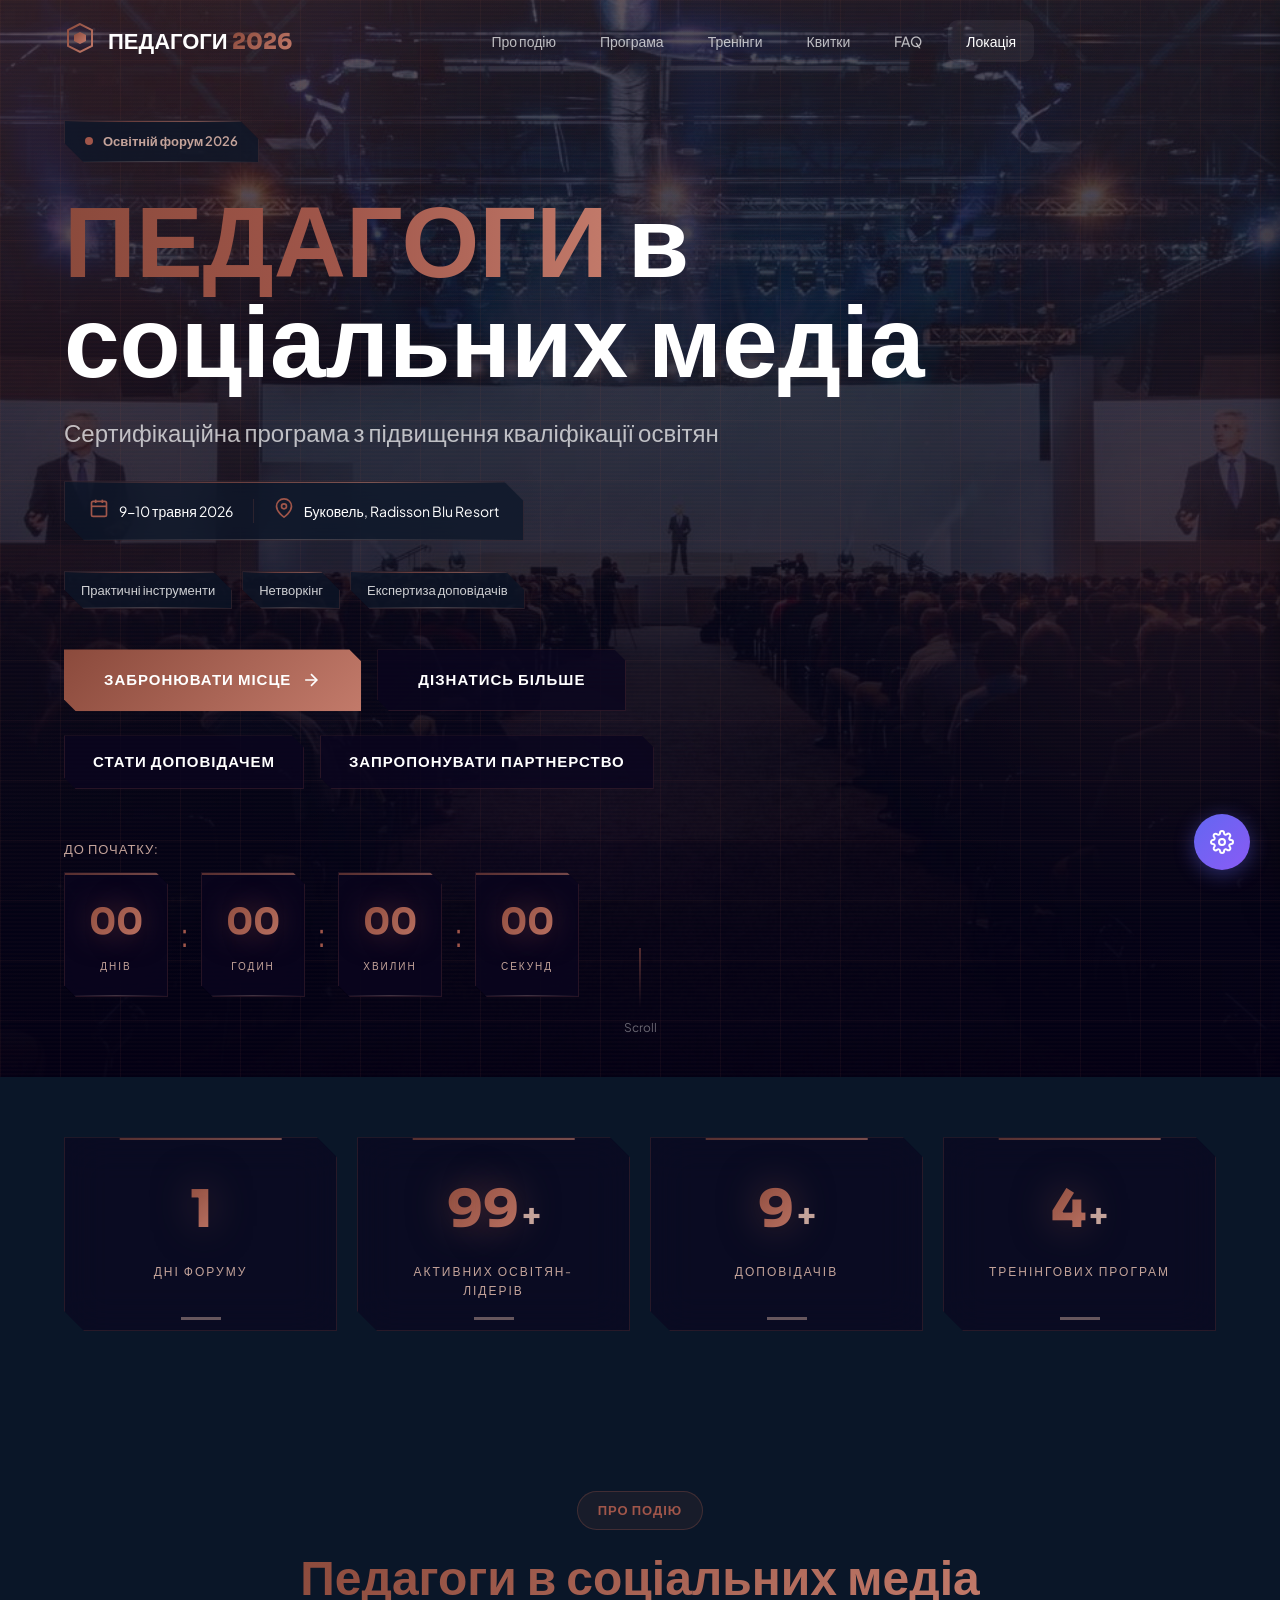
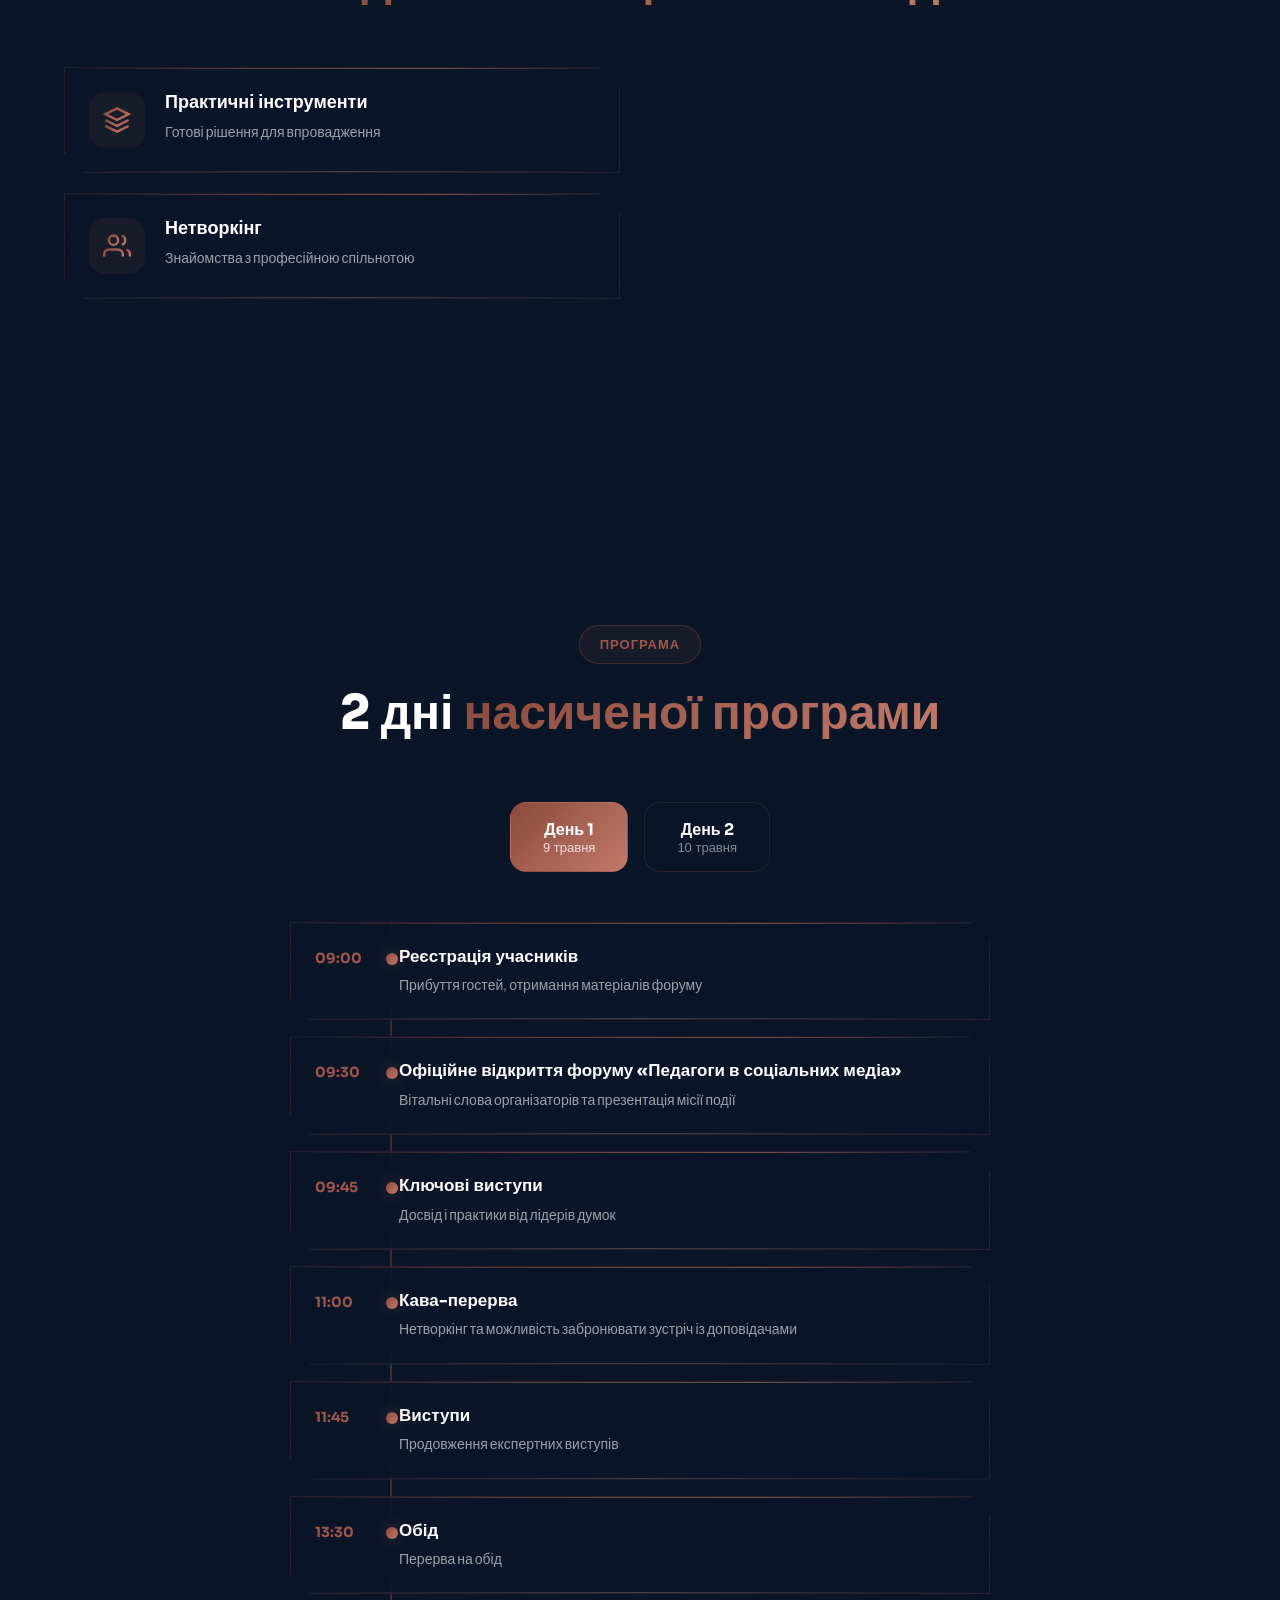
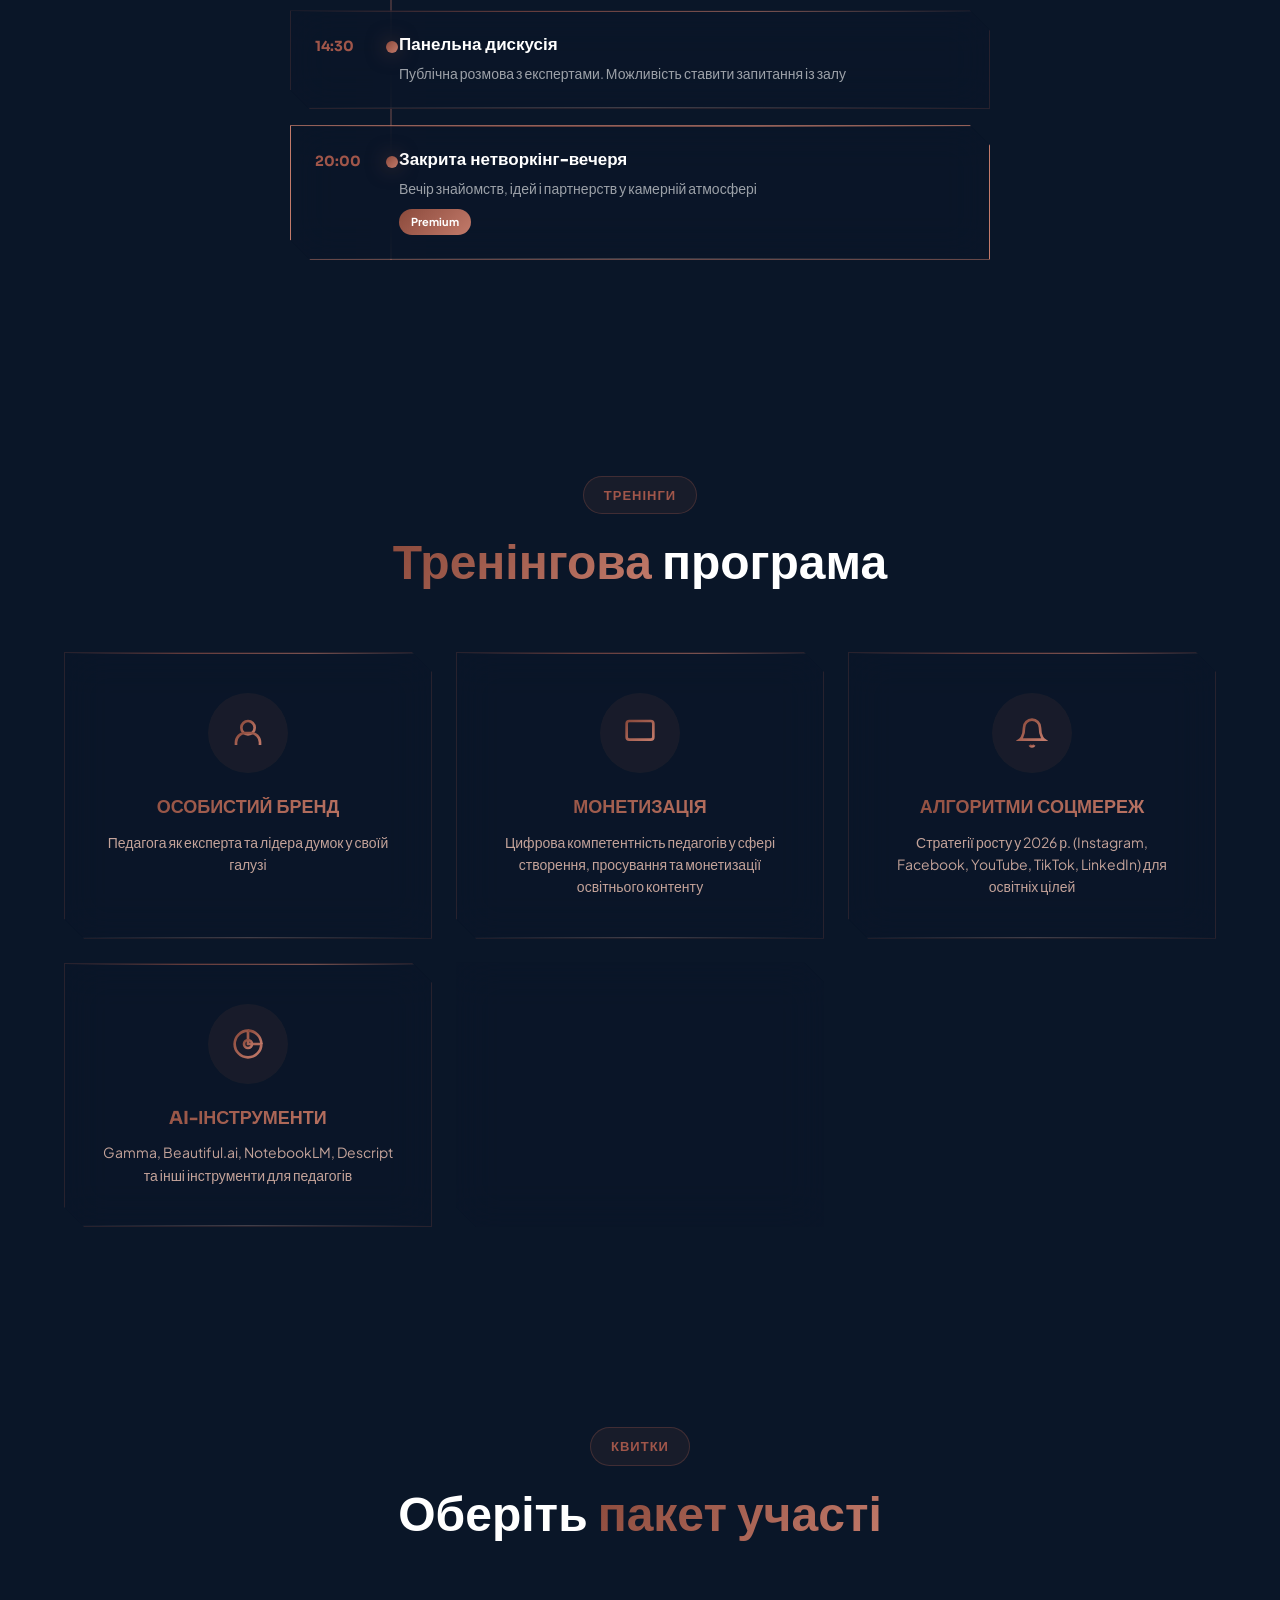
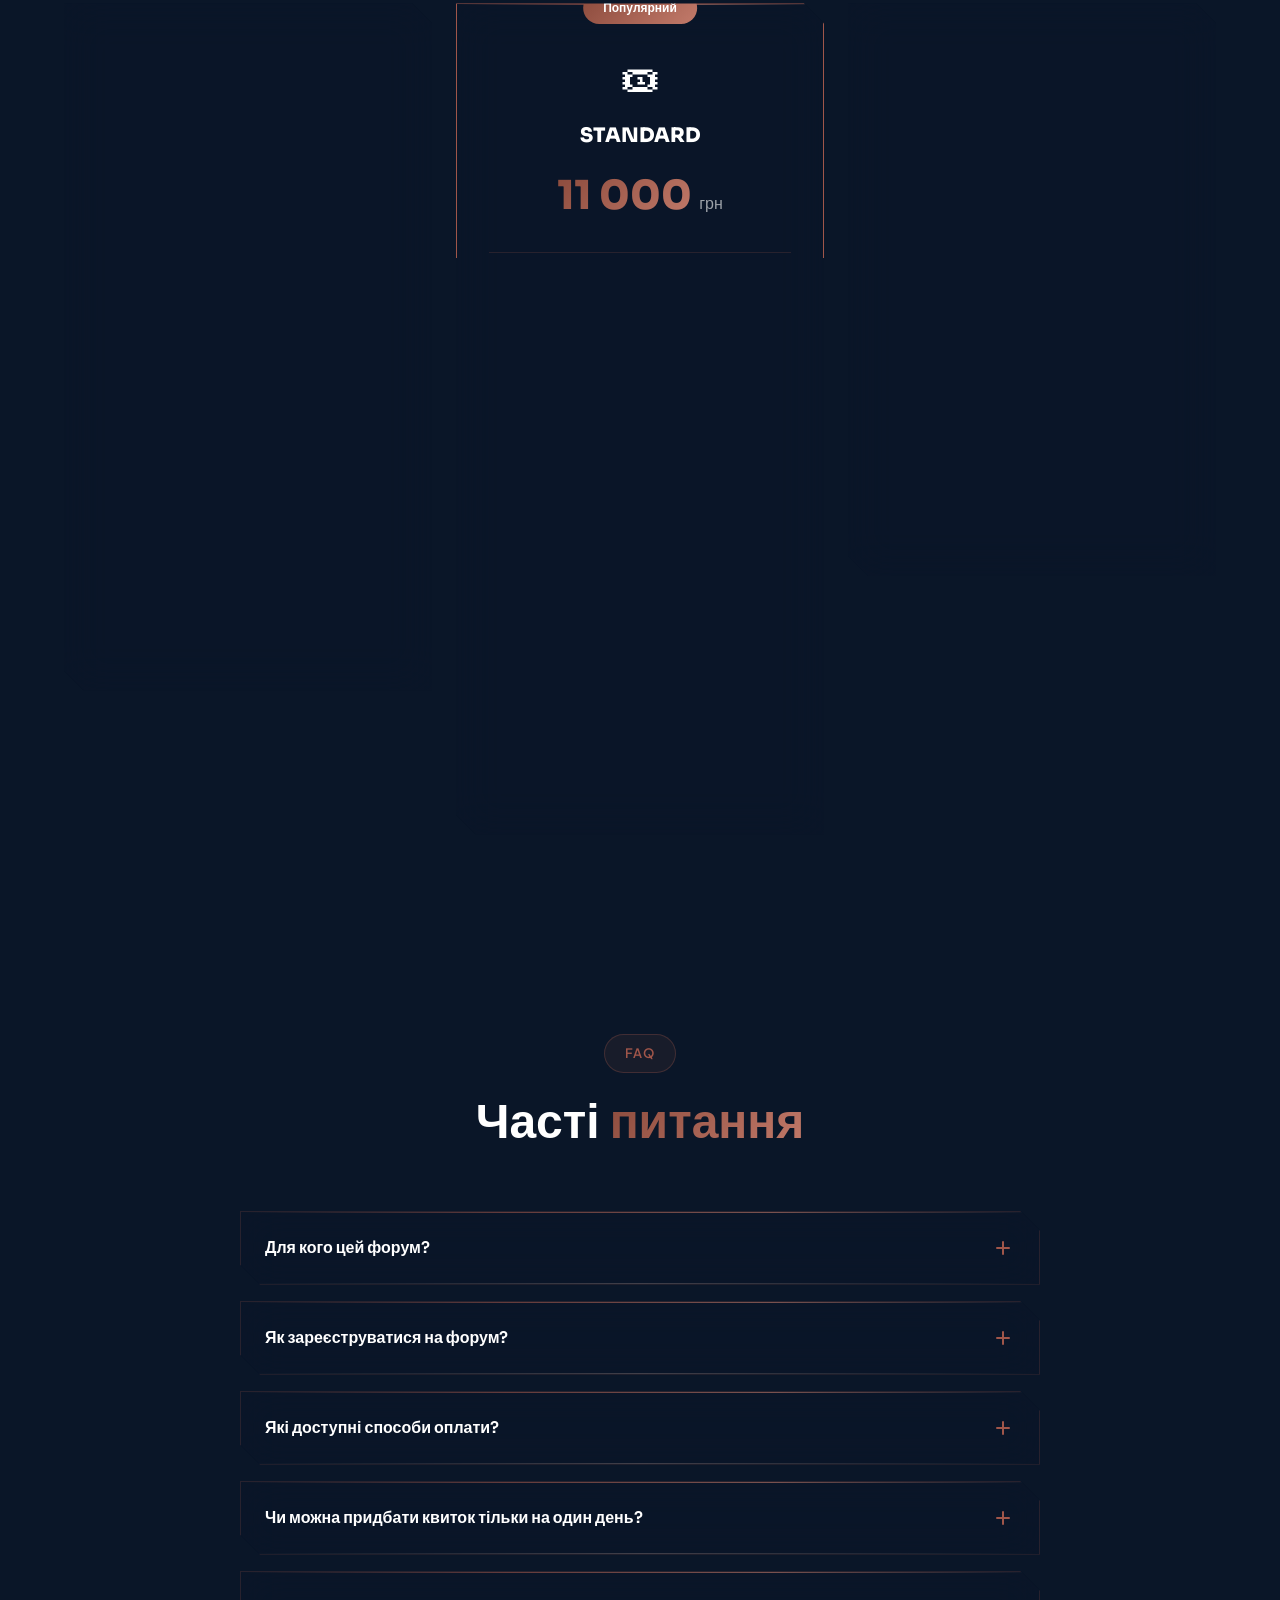
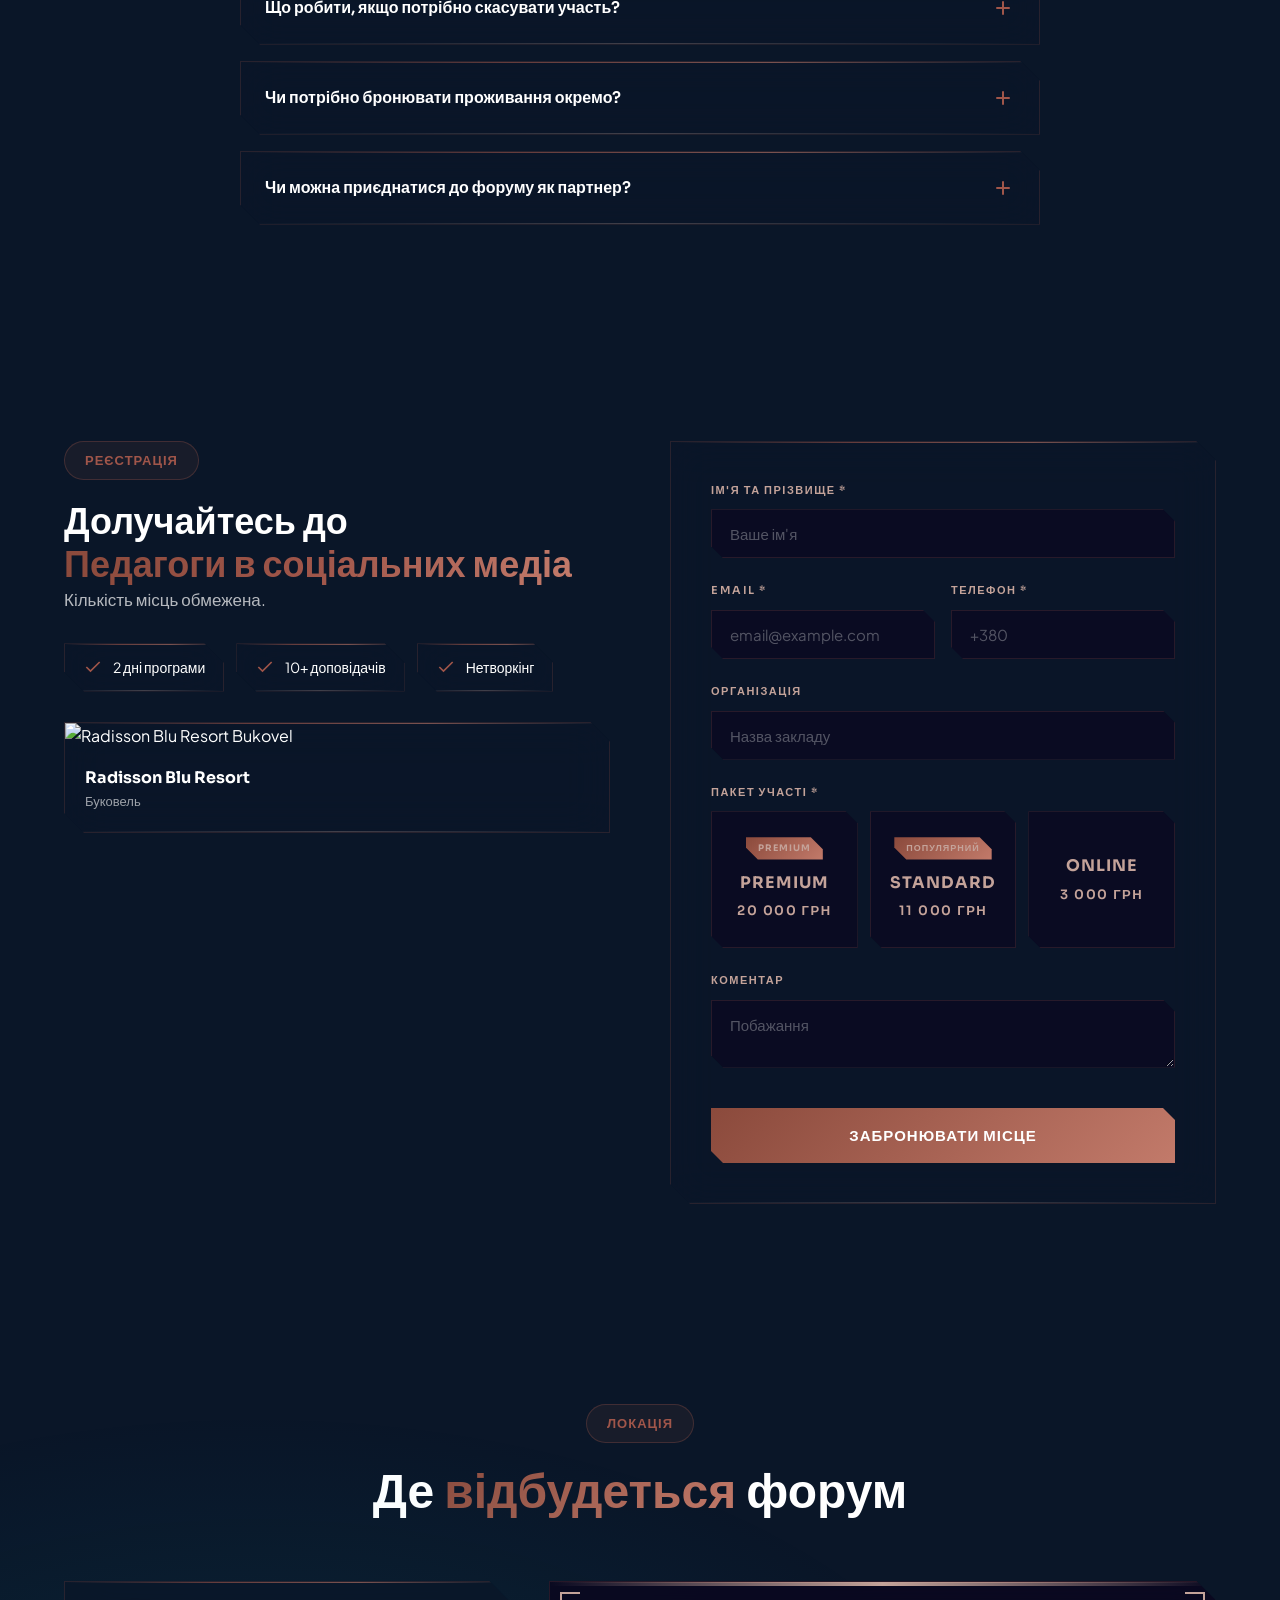
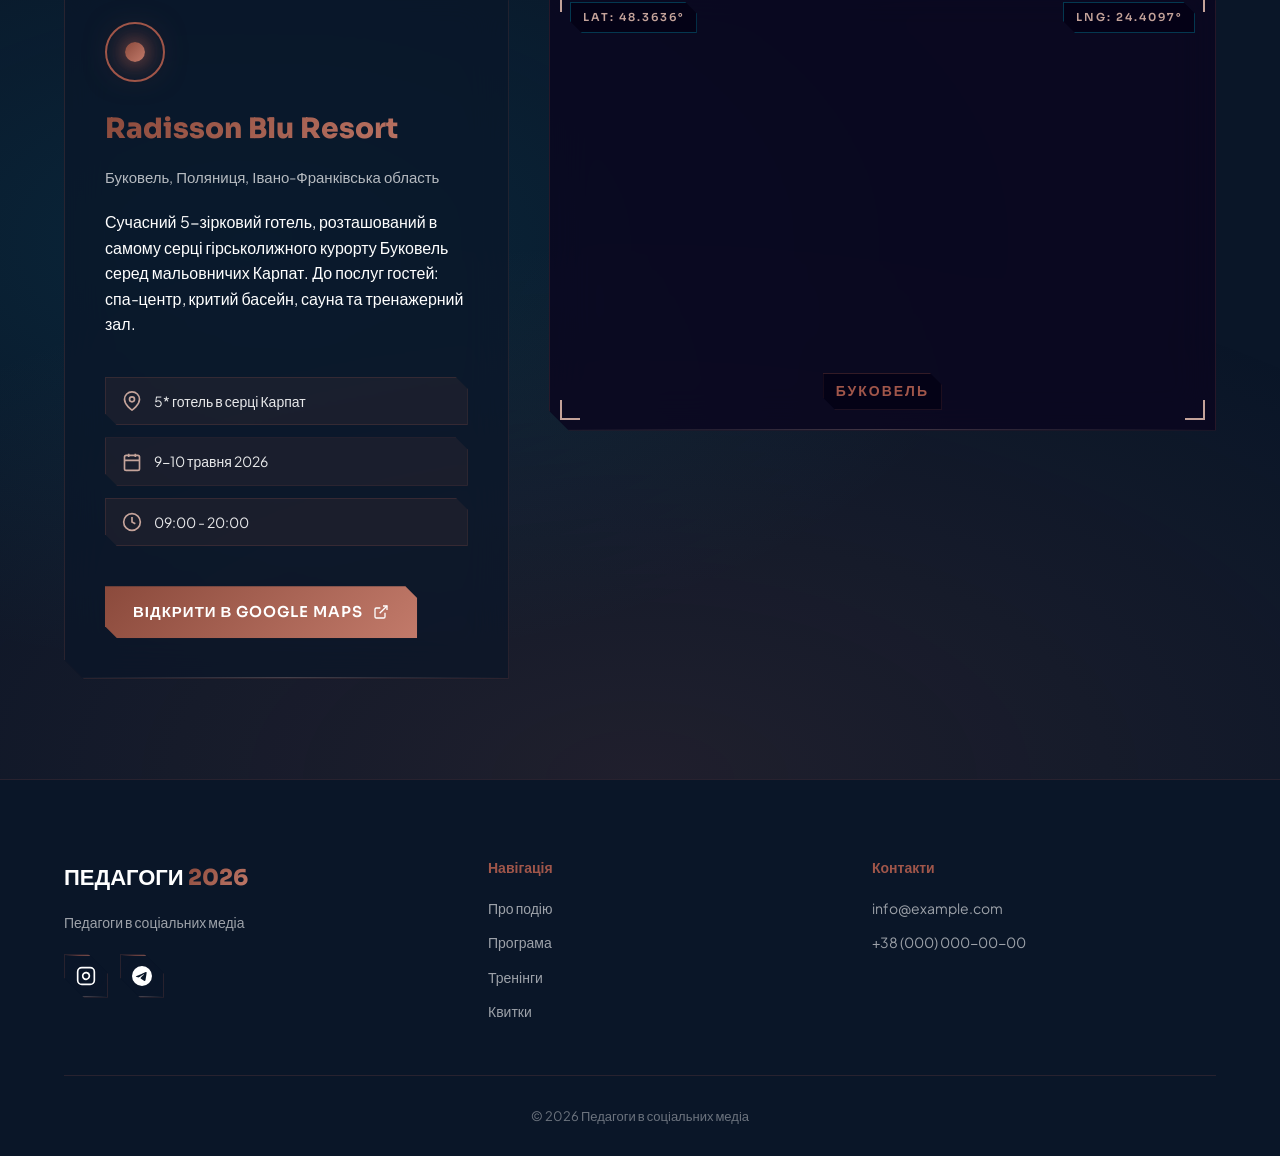
==== commit 4db9b938: "Fix: Panel uses fixed colors + add Education theme - Style customizer panel now has fixed purple the" ====
--- a/index.html
+++ b/index.html
@@ -929,6 +929,14 @@
                         </div>
                         <span class="preset-btn__name">Світла</span>
                     </button>
+                    <button class="preset-btn" data-preset="education">
+                        <div class="preset-btn__colors">
+                            <span class="preset-btn__color" style="background: #fefefe;"></span>
+                            <span class="preset-btn__color" style="background: #3182ce;"></span>
+                            <span class="preset-btn__color" style="background: #2d3748;"></span>
+                        </div>
+                        <span class="preset-btn__name">Освітня</span>
+                    </button>
                 </div>
             </div>
 
--- a/styles.css
+++ b/styles.css
@@ -2071,7 +2071,7 @@
 }
 
 /* ==========================================
-   Style Customizer Panel
+   Style Customizer Panel (Fixed colors - not affected by theme)
    ========================================== */
 .style-customizer-toggle {
     position: fixed;
@@ -2079,7 +2079,7 @@
     right: 30px;
     width: 56px;
     height: 56px;
-    background: var(--color-accent-gradient);
+    background: linear-gradient(135deg, #6366f1 0%, #8b5cf6 100%);
     border: none;
     border-radius: 50%;
     cursor: pointer;
@@ -2087,13 +2087,13 @@
     display: flex;
     align-items: center;
     justify-content: center;
-    box-shadow: 0 4px 20px var(--color-glow);
-    transition: all var(--transition);
+    box-shadow: 0 4px 20px rgba(99, 102, 241, 0.4);
+    transition: all 0.3s ease;
 }
 
 .style-customizer-toggle:hover {
     transform: scale(1.1) rotate(90deg);
-    box-shadow: 0 8px 30px var(--color-glow);
+    box-shadow: 0 8px 30px rgba(99, 102, 241, 0.5);
 }
 
 .style-customizer-toggle svg {
@@ -2109,8 +2109,8 @@
     width: 380px;
     max-width: 90vw;
     height: 100vh;
-    background: var(--color-bg);
-    border-left: 1px solid var(--color-border);
+    background: #1a1a2e;
+    border-left: 1px solid rgba(99, 102, 241, 0.3);
     z-index: 9999;
     transition: right 0.4s cubic-bezier(0.4, 0, 0.2, 1);
     overflow-y: auto;
@@ -2126,38 +2126,39 @@
     align-items: center;
     justify-content: space-between;
     padding: 24px;
-    border-bottom: 1px solid var(--color-border);
+    border-bottom: 1px solid rgba(99, 102, 241, 0.2);
     position: sticky;
     top: 0;
-    background: var(--color-bg);
+    background: #1a1a2e;
     z-index: 1;
 }
 
 .style-customizer__title {
-    font-family: var(--font-heading);
+    font-family: var(--font-heading), 'Sora', sans-serif;
     font-size: 20px;
     font-weight: 600;
     display: flex;
     align-items: center;
     gap: 12px;
+    color: #ffffff;
 }
 
 .style-customizer__title svg {
-    color: var(--color-secondary);
+    color: #8b5cf6;
 }
 
 .style-customizer__close {
     width: 40px;
     height: 40px;
     background: rgba(255, 255, 255, 0.05);
-    border: 1px solid var(--color-border);
+    border: 1px solid rgba(255, 255, 255, 0.1);
     border-radius: 10px;
     cursor: pointer;
     display: flex;
     align-items: center;
     justify-content: center;
-    color: var(--color-text-muted);
-    transition: all var(--transition);
+    color: #a0a0a0;
+    transition: all 0.3s ease;
 }
 
 .style-customizer__close:hover {
@@ -2175,12 +2176,12 @@
 }
 
 .style-customizer__section-title {
-    font-family: var(--font-heading);
+    font-family: var(--font-heading), 'Sora', sans-serif;
     font-size: 12px;
     font-weight: 600;
     text-transform: uppercase;
     letter-spacing: 2px;
-    color: var(--color-text-muted);
+    color: #a0a0a0;
     margin-bottom: 16px;
     display: flex;
     align-items: center;
@@ -2191,7 +2192,7 @@
     content: '';
     flex: 1;
     height: 1px;
-    background: var(--color-border);
+    background: rgba(255, 255, 255, 0.1);
 }
 
 .color-picker-group {
@@ -2205,21 +2206,21 @@
     align-items: center;
     justify-content: space-between;
     padding: 12px 16px;
-    background: rgba(255, 255, 255, 0.02);
-    border: 1px solid var(--color-border);
+    background: rgba(255, 255, 255, 0.03);
+    border: 1px solid rgba(255, 255, 255, 0.1);
     border-radius: 12px;
-    transition: all var(--transition);
+    transition: all 0.3s ease;
 }
 
 .color-picker-item:hover {
-    border-color: var(--color-secondary);
-    background: rgba(194, 122, 106, 0.05);
+    border-color: rgba(139, 92, 246, 0.5);
+    background: rgba(139, 92, 246, 0.05);
 }
 
 .color-picker-item__label {
     font-size: 14px;
     font-weight: 500;
-    color: var(--color-text);
+    color: #ffffff;
 }
 
 .color-picker-item__input-wrapper {
@@ -2232,16 +2233,16 @@
     width: 36px;
     height: 36px;
     border-radius: 8px;
-    border: 2px solid var(--color-border);
+    border: 2px solid rgba(255, 255, 255, 0.2);
     cursor: pointer;
-    transition: all var(--transition);
+    transition: all 0.3s ease;
     position: relative;
     overflow: hidden;
 }
 
 .color-picker-item__preview:hover {
     transform: scale(1.1);
-    border-color: var(--color-secondary);
+    border-color: #8b5cf6;
 }
 
 .color-picker-item__input {
@@ -2255,20 +2256,20 @@
 .color-picker-item__hex {
     width: 80px;
     padding: 8px 12px;
-    background: var(--color-bg-light);
-    border: 1px solid var(--color-border);
+    background: #0f0f1a;
+    border: 1px solid rgba(255, 255, 255, 0.1);
     border-radius: 8px;
-    color: var(--color-text);
-    font-family: var(--font-heading);
+    color: #ffffff;
+    font-family: var(--font-heading), 'Sora', sans-serif;
     font-size: 12px;
     text-transform: uppercase;
     text-align: center;
-    transition: all var(--transition);
+    transition: all 0.3s ease;
 }
 
 .color-picker-item__hex:focus {
     outline: none;
-    border-color: var(--color-secondary);
+    border-color: #8b5cf6;
 }
 
 .style-customizer__presets {
@@ -2280,11 +2281,11 @@
 
 .preset-btn {
     padding: 16px;
-    background: rgba(255, 255, 255, 0.02);
-    border: 1px solid var(--color-border);
+    background: rgba(255, 255, 255, 0.03);
+    border: 1px solid rgba(255, 255, 255, 0.1);
     border-radius: 12px;
     cursor: pointer;
-    transition: all var(--transition);
+    transition: all 0.3s ease;
     display: flex;
     flex-direction: column;
     align-items: center;
@@ -2292,13 +2293,13 @@
 }
 
 .preset-btn:hover {
-    border-color: var(--color-secondary);
+    border-color: #8b5cf6;
     transform: translateY(-2px);
 }
 
 .preset-btn.active {
-    border-color: var(--color-secondary);
-    background: rgba(194, 122, 106, 0.1);
+    border-color: #8b5cf6;
+    background: rgba(139, 92, 246, 0.15);
 }
 
 .preset-btn__colors {
@@ -2316,7 +2317,7 @@
 .preset-btn__name {
     font-size: 12px;
     font-weight: 500;
-    color: var(--color-text);
+    color: #ffffff;
 }
 
 .style-customizer__actions {
@@ -2324,19 +2325,19 @@
     flex-direction: column;
     gap: 12px;
     padding-top: 24px;
-    border-top: 1px solid var(--color-border);
+    border-top: 1px solid rgba(255, 255, 255, 0.1);
 }
 
 .style-customizer__btn {
     padding: 14px 20px;
     border-radius: 10px;
-    font-family: var(--font-heading);
+    font-family: var(--font-heading), 'Sora', sans-serif;
     font-size: 13px;
     font-weight: 600;
     text-transform: uppercase;
     letter-spacing: 1px;
     cursor: pointer;
-    transition: all var(--transition);
+    transition: all 0.3s ease;
     display: flex;
     align-items: center;
     justify-content: center;
@@ -2345,8 +2346,8 @@
 
 .style-customizer__btn--reset {
     background: transparent;
-    border: 1px solid var(--color-border);
-    color: var(--color-text-muted);
+    border: 1px solid rgba(255, 255, 255, 0.1);
+    color: #a0a0a0;
 }
 
 .style-customizer__btn--reset:hover {
@@ -2357,14 +2358,14 @@
 
 .style-customizer__btn--export {
     background: transparent;
-    border: 1px solid var(--color-border);
-    color: var(--color-text-muted);
+    border: 1px solid rgba(255, 255, 255, 0.1);
+    color: #a0a0a0;
 }
 
 .style-customizer__btn--export:hover {
-    border-color: var(--color-secondary);
-    color: var(--color-secondary);
-    background: rgba(194, 122, 106, 0.05);
+    border-color: #8b5cf6;
+    color: #8b5cf6;
+    background: rgba(139, 92, 246, 0.05);
 }
 
 .style-customizer__saved-indicator {
@@ -2373,15 +2374,15 @@
     justify-content: center;
     gap: 8px;
     padding: 12px;
-    background: rgba(194, 122, 106, 0.1);
-    border: 1px solid rgba(194, 122, 106, 0.2);
+    background: rgba(34, 197, 94, 0.1);
+    border: 1px solid rgba(34, 197, 94, 0.2);
     border-radius: 10px;
-    color: var(--color-secondary);
+    color: #22c55e;
     font-size: 13px;
     font-weight: 500;
     opacity: 0;
     transform: translateY(10px);
-    transition: all var(--transition);
+    transition: all 0.3s ease;
 }
 
 .style-customizer__saved-indicator.show {
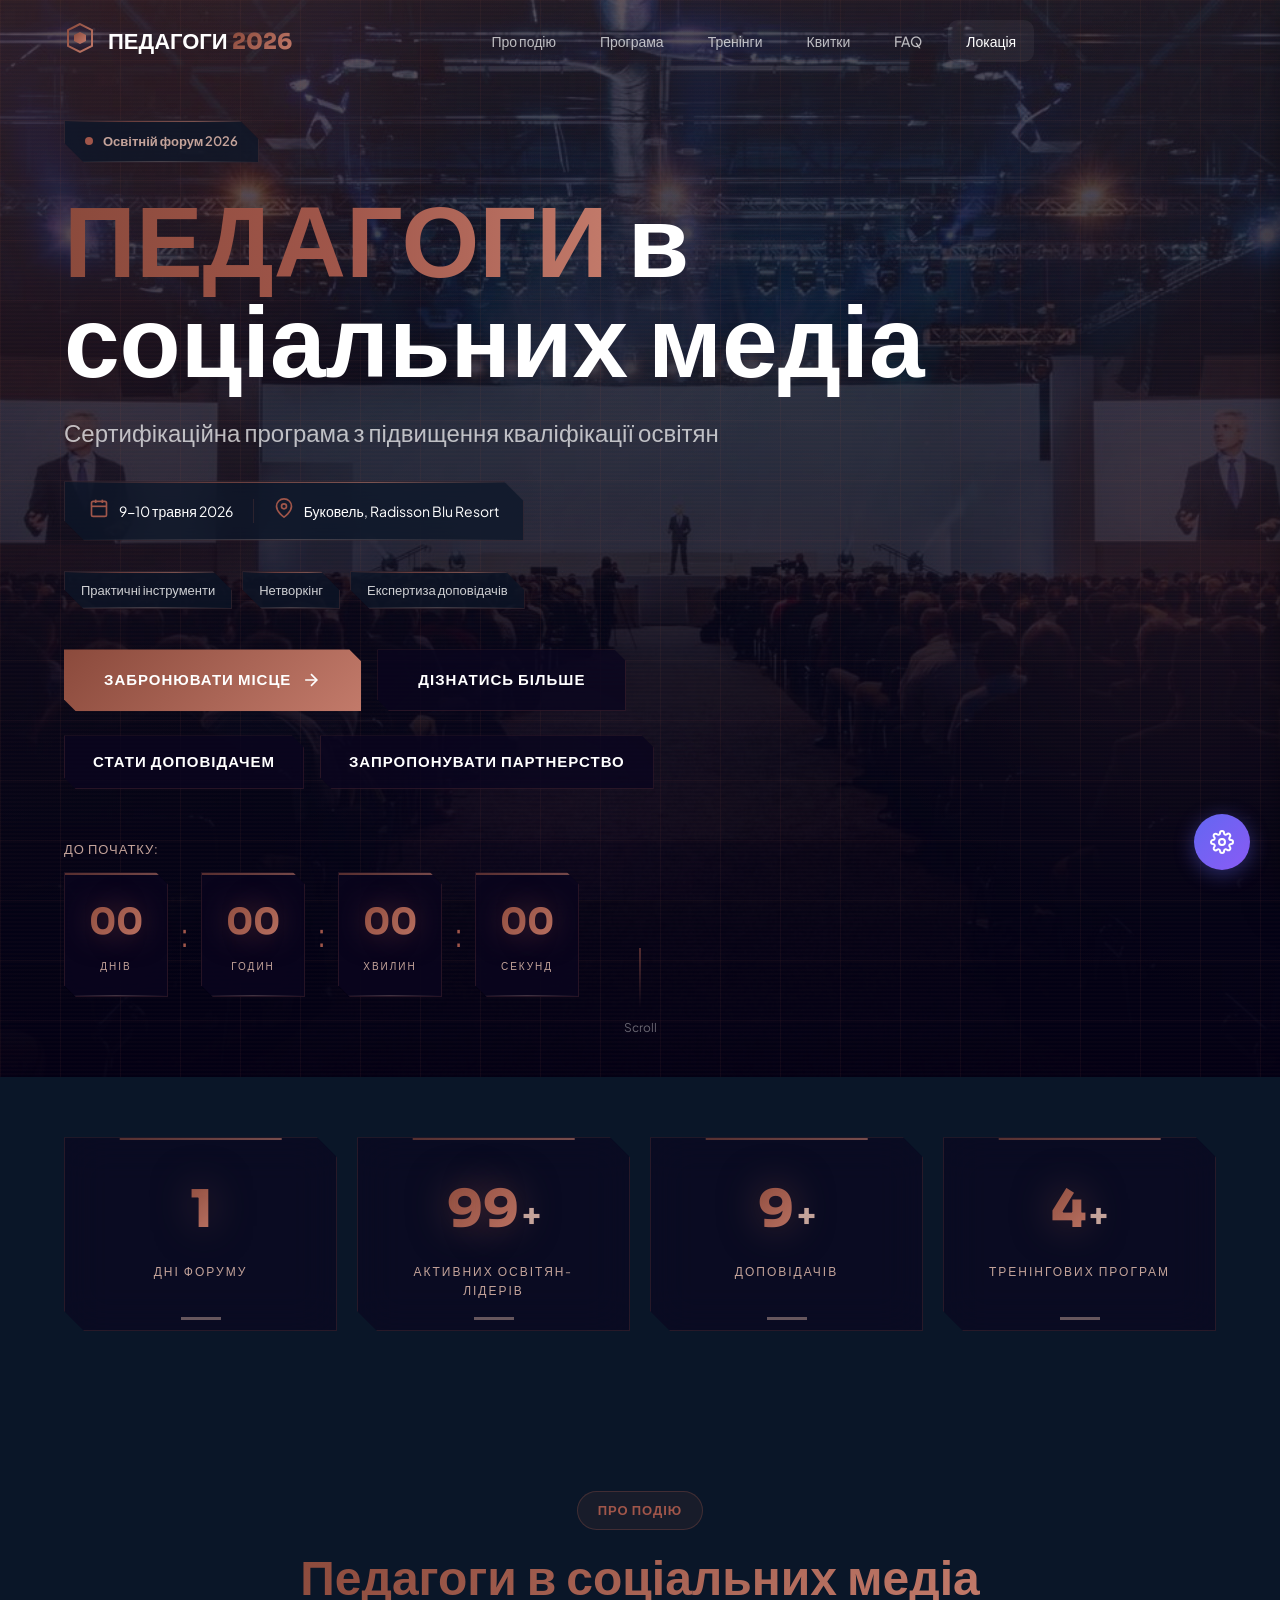
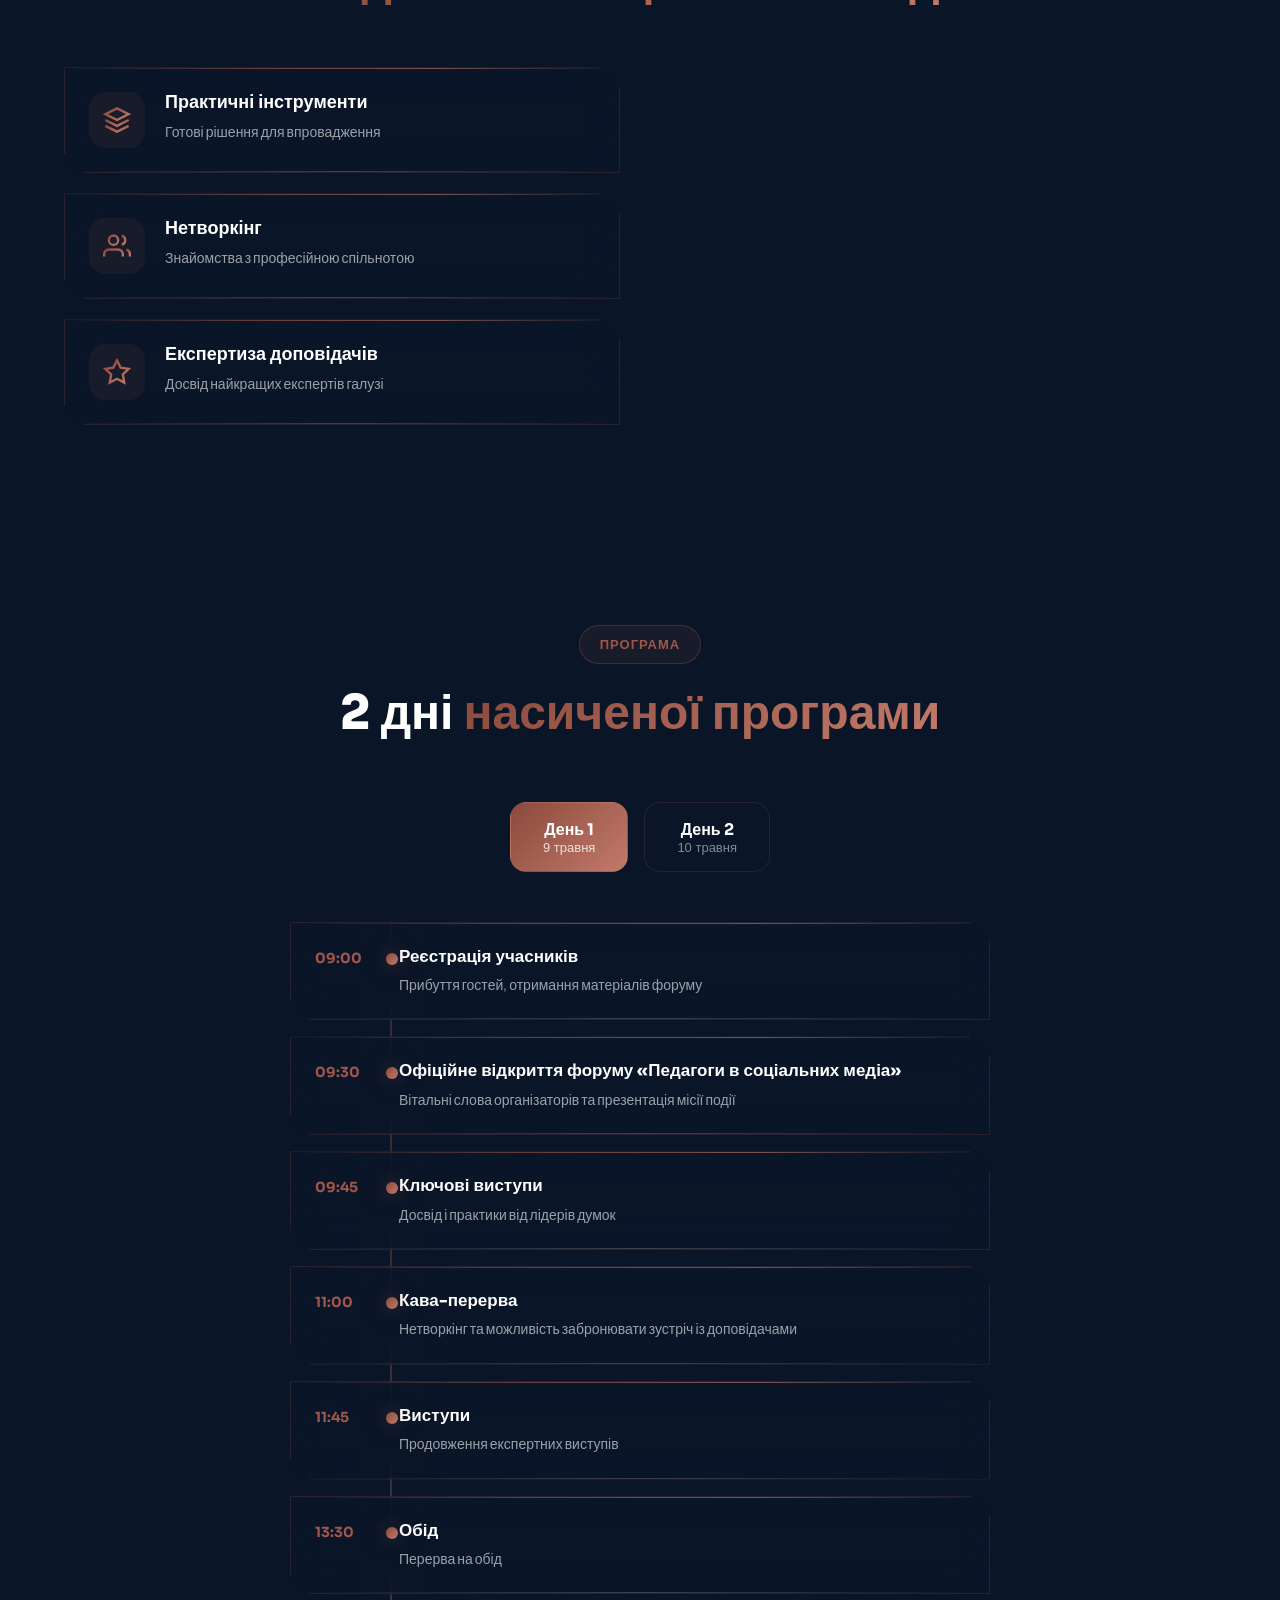
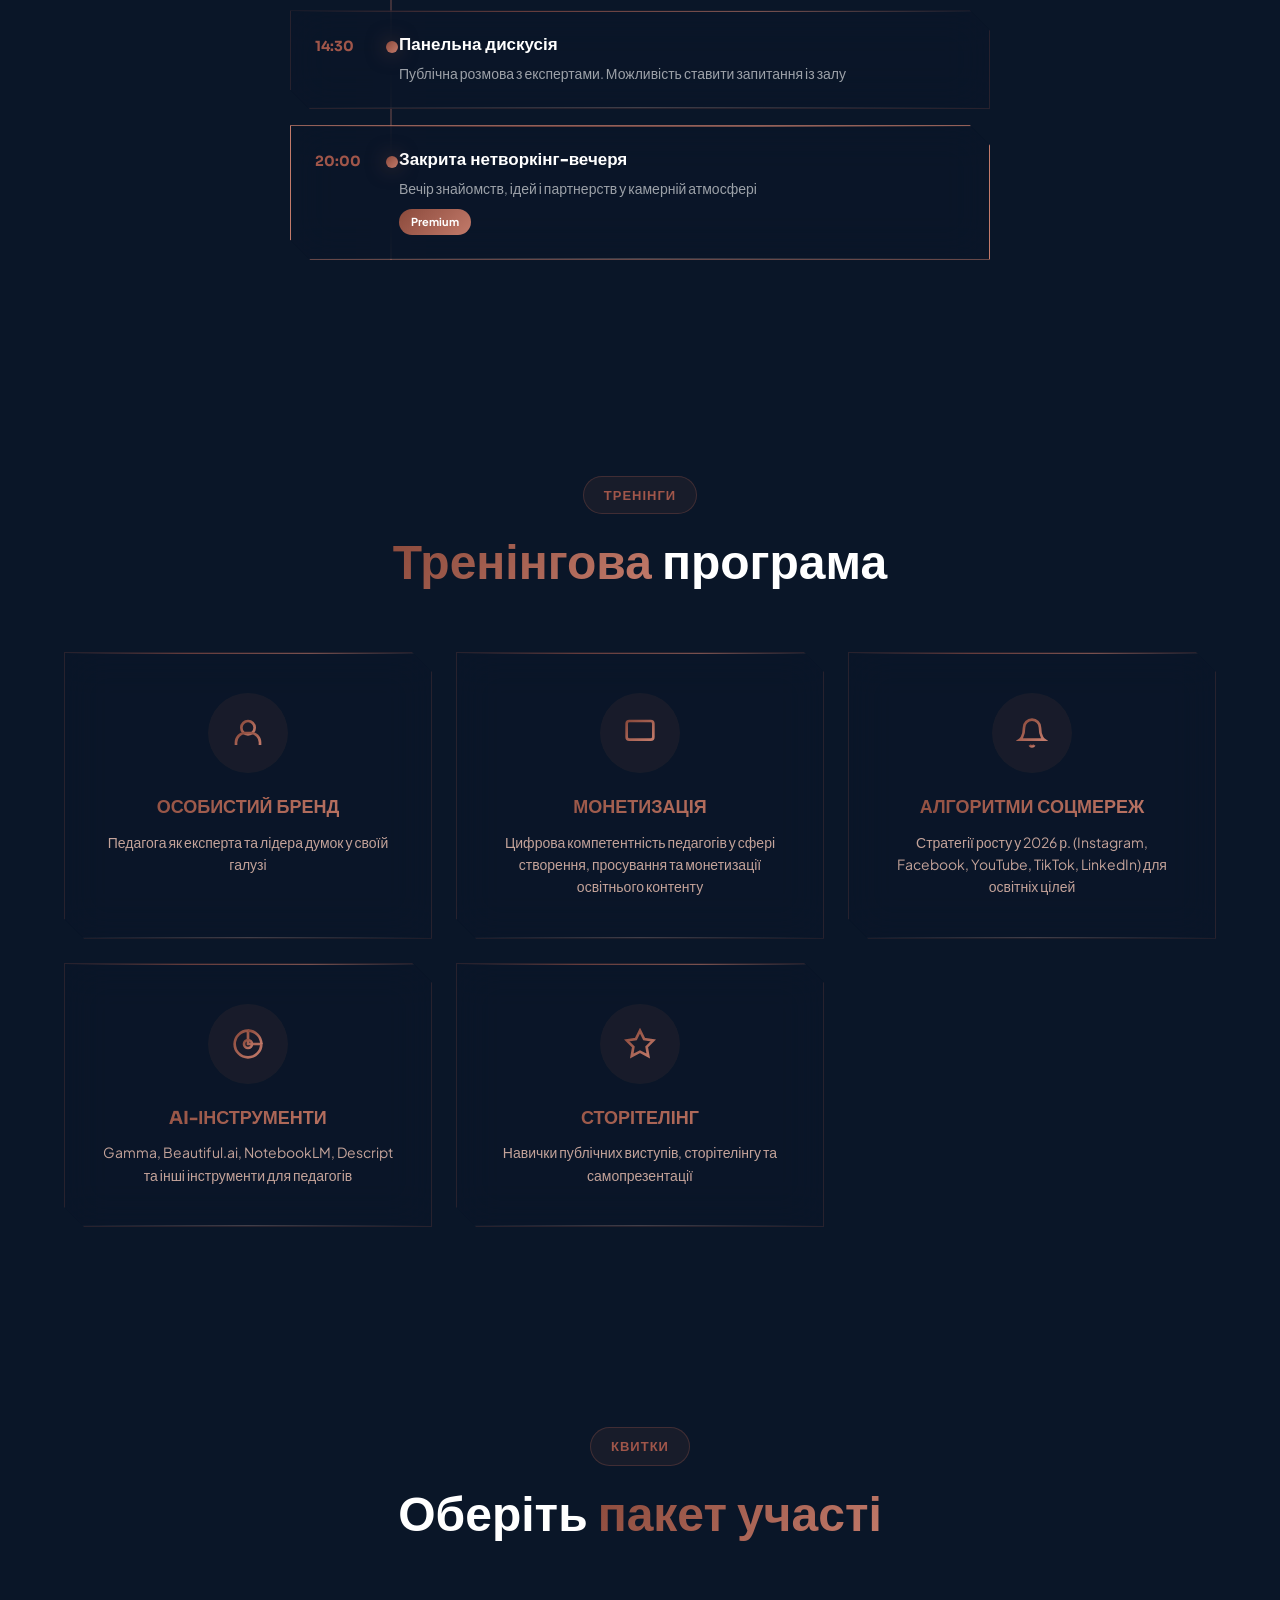
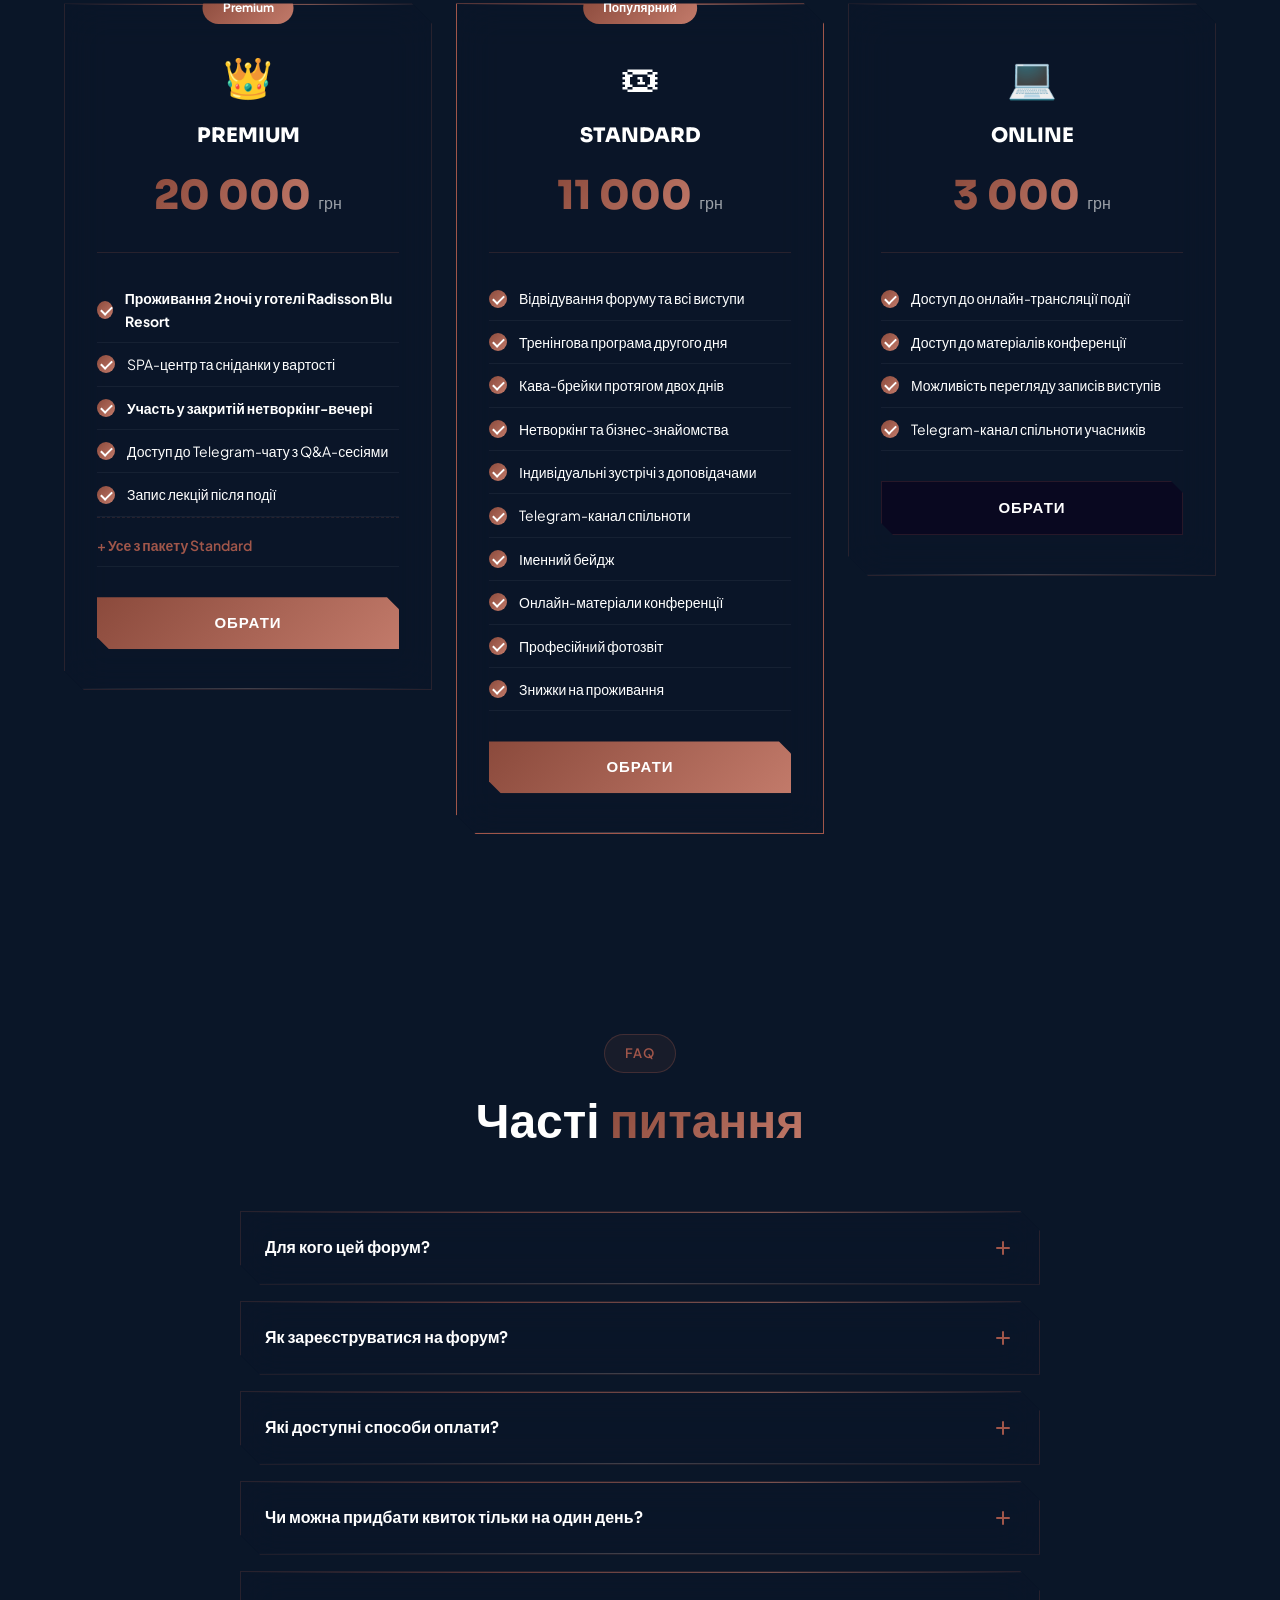
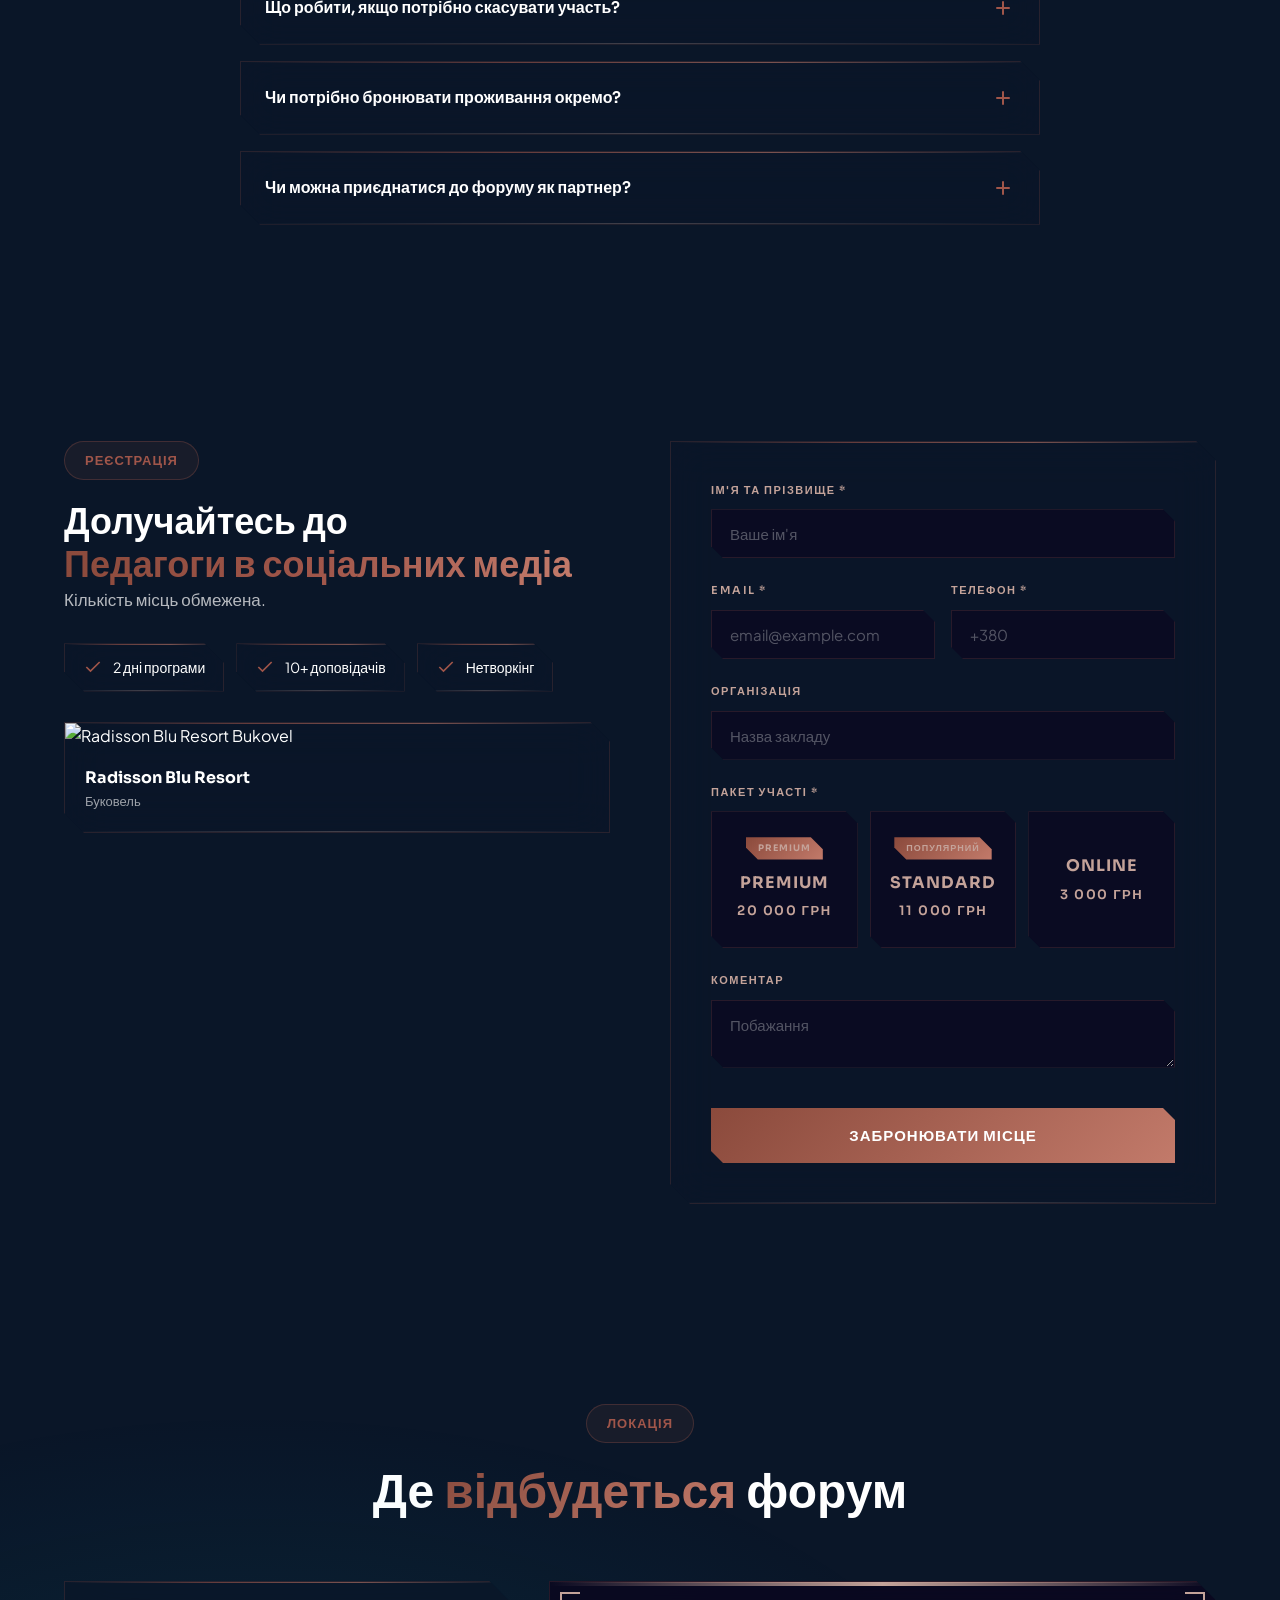
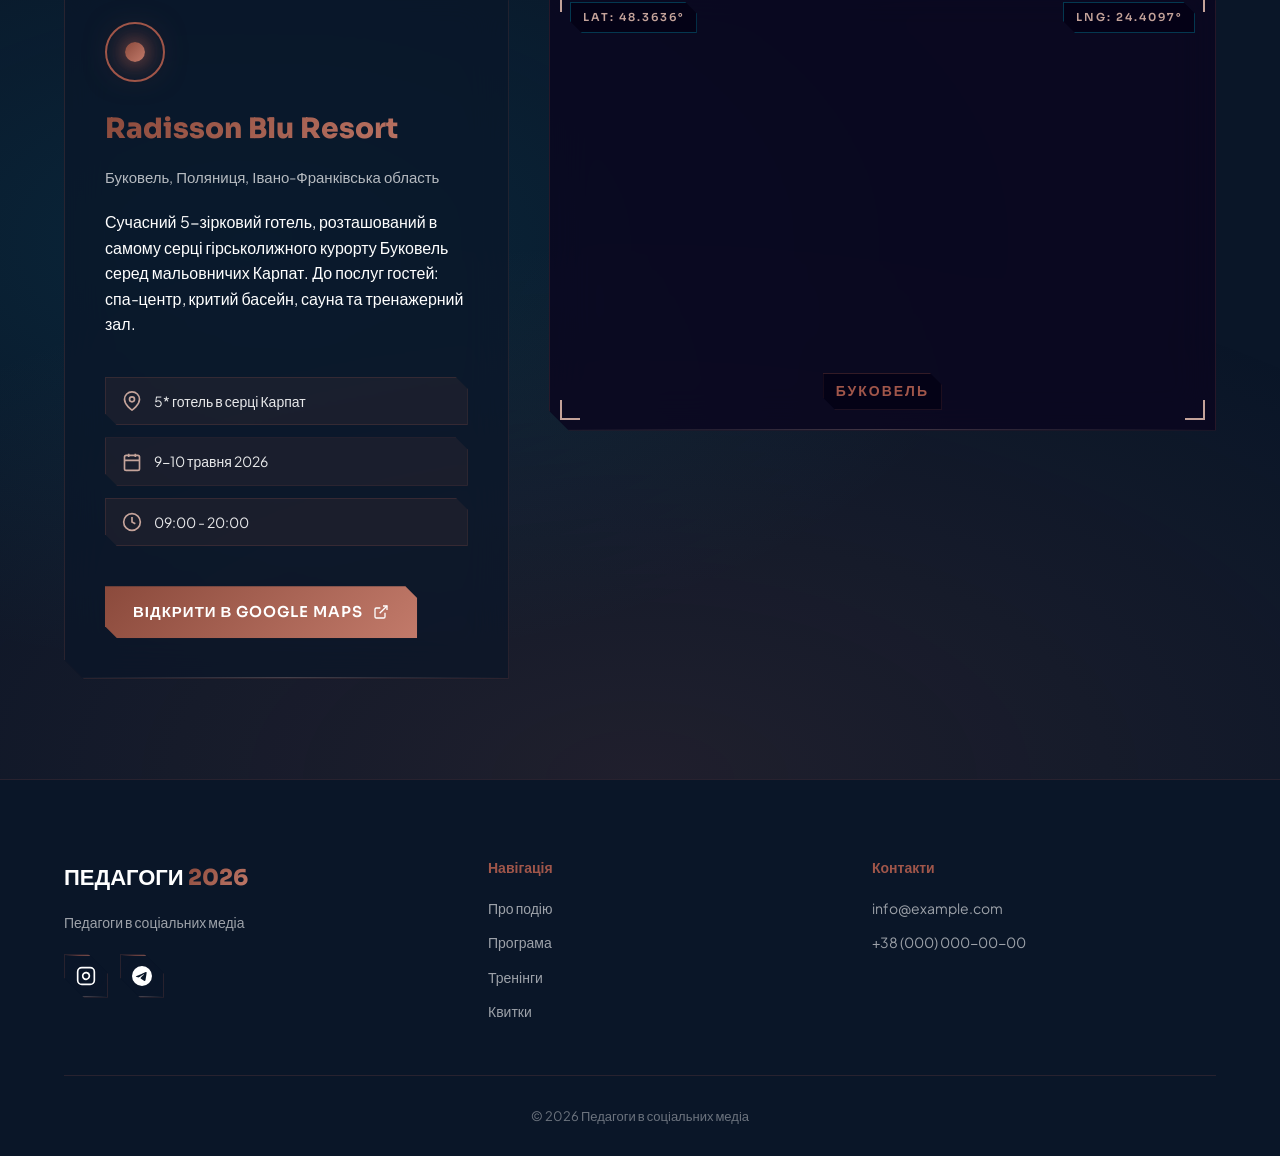
==== commit def769cf: "Add 7 light themes with proper card/text colors - Added glass-bg and color-bg-card variables for pro" ====
--- a/index.html
+++ b/index.html
@@ -879,7 +879,7 @@
         </div>
         <div class="style-customizer__content">
             <div class="style-customizer__section">
-                <h4 class="style-customizer__section-title">Готові теми</h4>
+                <h4 class="style-customizer__section-title">Темні теми</h4>
                 <div class="style-customizer__presets" id="themePresets">
                     <button class="preset-btn active" data-preset="default">
                         <div class="preset-btn__colors">
@@ -887,7 +887,7 @@
                             <span class="preset-btn__color" style="background: #c27a6a;"></span>
                             <span class="preset-btn__color" style="background: #ffffff;"></span>
                         </div>
-                        <span class="preset-btn__name">За замовчуванням</span>
+                        <span class="preset-btn__name">Стандартна</span>
                     </button>
                     <button class="preset-btn" data-preset="ocean">
                         <div class="preset-btn__colors">
@@ -921,21 +921,75 @@
                         </div>
                         <span class="preset-btn__name">Фіолетовий</span>
                     </button>
-                    <button class="preset-btn" data-preset="light">
+                </div>
+            </div>
+
+            <div class="style-customizer__section">
+                <h4 class="style-customizer__section-title">Світлі теми</h4>
+                <div class="style-customizer__presets">
+                    <button class="preset-btn" data-preset="light-terracotta">
+                        <div class="preset-btn__colors">
+                            <span class="preset-btn__color" style="background: #faf8f7;"></span>
+                            <span class="preset-btn__color" style="background: #a0564a;"></span>
+                            <span class="preset-btn__color" style="background: #2d2522;"></span>
+                        </div>
+                        <span class="preset-btn__name">Теракота</span>
+                    </button>
+                    <button class="preset-btn" data-preset="light-blue">
                         <div class="preset-btn__colors">
                             <span class="preset-btn__color" style="background: #f8fafc;"></span>
-                            <span class="preset-btn__color" style="background: #8b4a3c;"></span>
+                            <span class="preset-btn__color" style="background: #3b82f6;"></span>
                             <span class="preset-btn__color" style="background: #1e293b;"></span>
                         </div>
-                        <span class="preset-btn__name">Світла</span>
-                    </button>
-                    <button class="preset-btn" data-preset="education">
-                        <div class="preset-btn__colors">
-                            <span class="preset-btn__color" style="background: #fefefe;"></span>
-                            <span class="preset-btn__color" style="background: #3182ce;"></span>
-                            <span class="preset-btn__color" style="background: #2d3748;"></span>
-                        </div>
-                        <span class="preset-btn__name">Освітня</span>
+                        <span class="preset-btn__name">Блакитна</span>
+                    </button>
+                    <button class="preset-btn" data-preset="light-green">
+                        <div class="preset-btn__colors">
+                            <span class="preset-btn__color" style="background: #f0fdf4;"></span>
+                            <span class="preset-btn__color" style="background: #16a34a;"></span>
+                            <span class="preset-btn__color" style="background: #14532d;"></span>
+                        </div>
+                        <span class="preset-btn__name">Зелена</span>
+                    </button>
+                    <button class="preset-btn" data-preset="light-purple">
+                        <div class="preset-btn__colors">
+                            <span class="preset-btn__color" style="background: #faf5ff;"></span>
+                            <span class="preset-btn__color" style="background: #9333ea;"></span>
+                            <span class="preset-btn__color" style="background: #3b0764;"></span>
+                        </div>
+                        <span class="preset-btn__name">Лавандова</span>
+                    </button>
+                    <button class="preset-btn" data-preset="light-orange">
+                        <div class="preset-btn__colors">
+                            <span class="preset-btn__color" style="background: #fffbeb;"></span>
+                            <span class="preset-btn__color" style="background: #d97706;"></span>
+                            <span class="preset-btn__color" style="background: #78350f;"></span>
+                        </div>
+                        <span class="preset-btn__name">Помаранчева</span>
+                    </button>
+                    <button class="preset-btn" data-preset="light-pink">
+                        <div class="preset-btn__colors">
+                            <span class="preset-btn__color" style="background: #fdf2f8;"></span>
+                            <span class="preset-btn__color" style="background: #db2777;"></span>
+                            <span class="preset-btn__color" style="background: #831843;"></span>
+                        </div>
+                        <span class="preset-btn__name">Рожева</span>
+                    </button>
+                    <button class="preset-btn" data-preset="light-cyan">
+                        <div class="preset-btn__colors">
+                            <span class="preset-btn__color" style="background: #ecfeff;"></span>
+                            <span class="preset-btn__color" style="background: #0891b2;"></span>
+                            <span class="preset-btn__color" style="background: #164e63;"></span>
+                        </div>
+                        <span class="preset-btn__name">Бірюзова</span>
+                    </button>
+                    <button class="preset-btn" data-preset="light-neutral">
+                        <div class="preset-btn__colors">
+                            <span class="preset-btn__color" style="background: #fafafa;"></span>
+                            <span class="preset-btn__color" style="background: #404040;"></span>
+                            <span class="preset-btn__color" style="background: #171717;"></span>
+                        </div>
+                        <span class="preset-btn__name">Нейтральна</span>
                     </button>
                 </div>
             </div>
